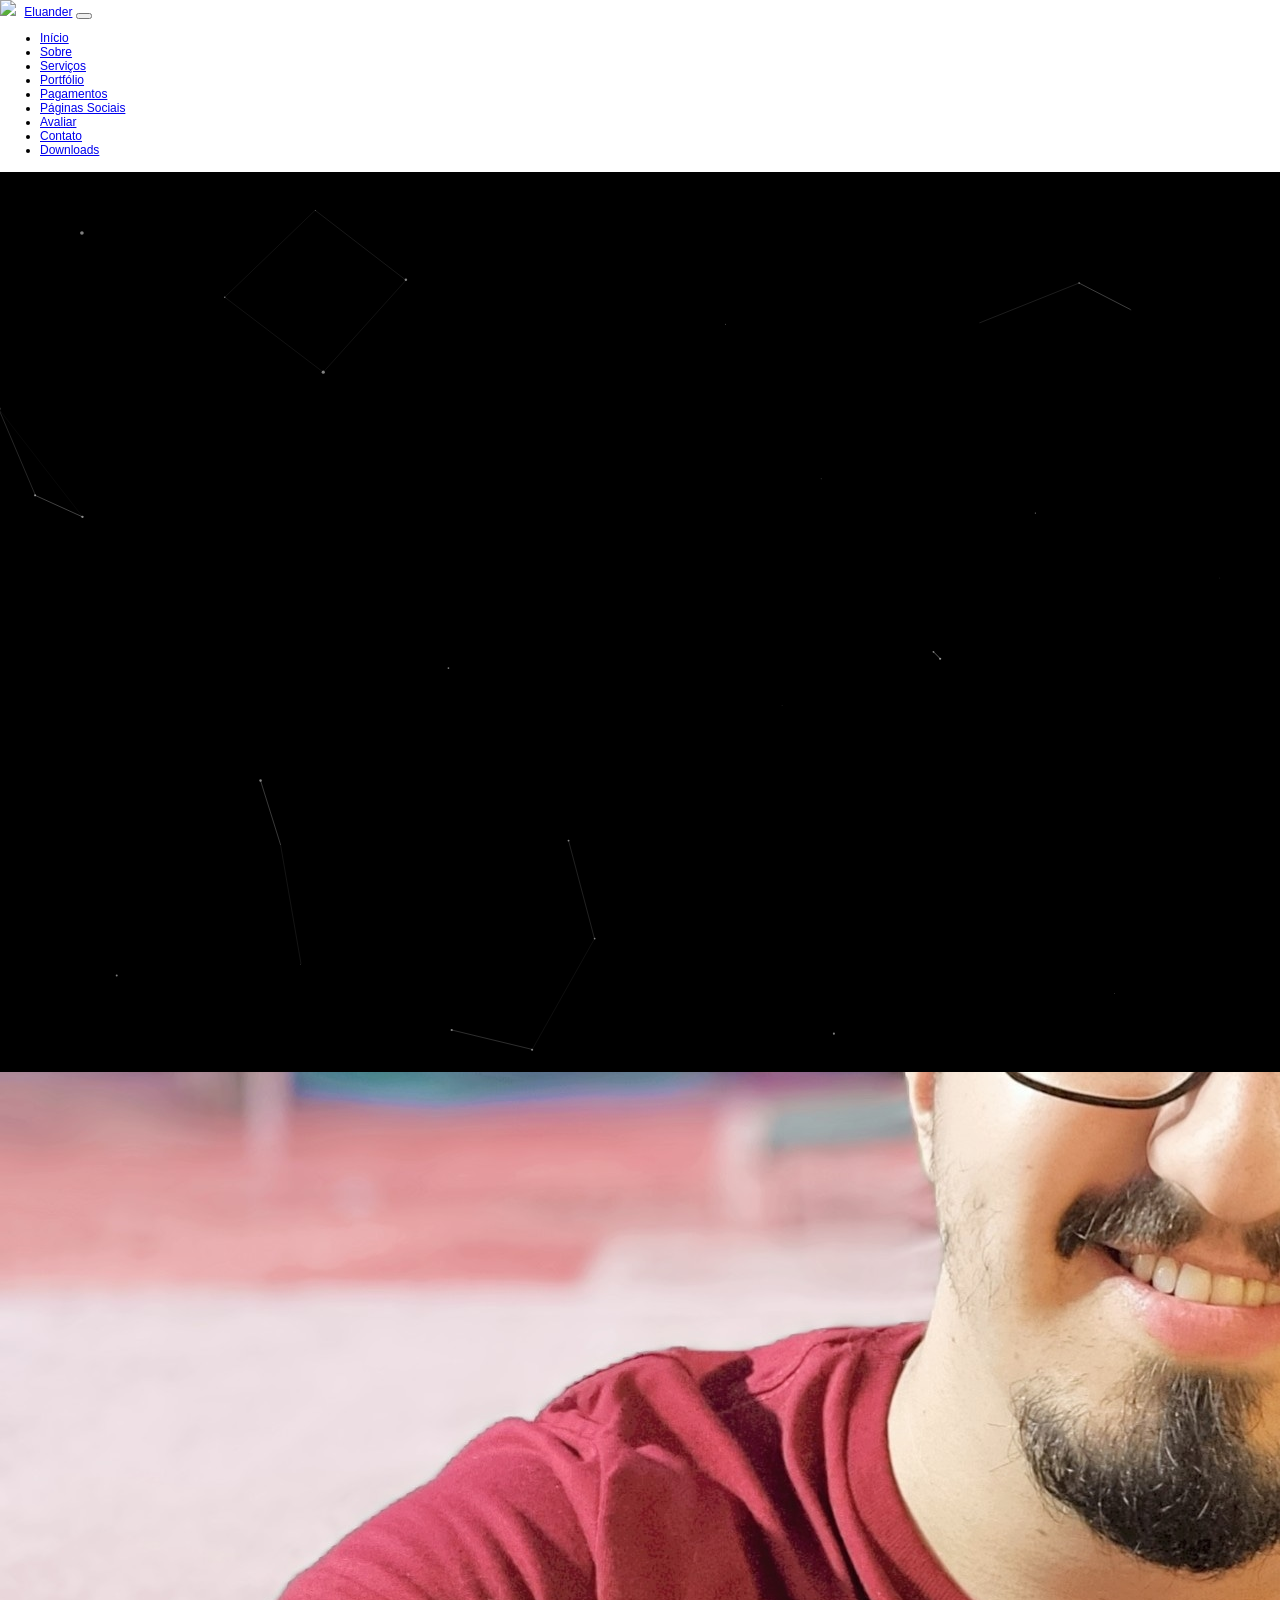
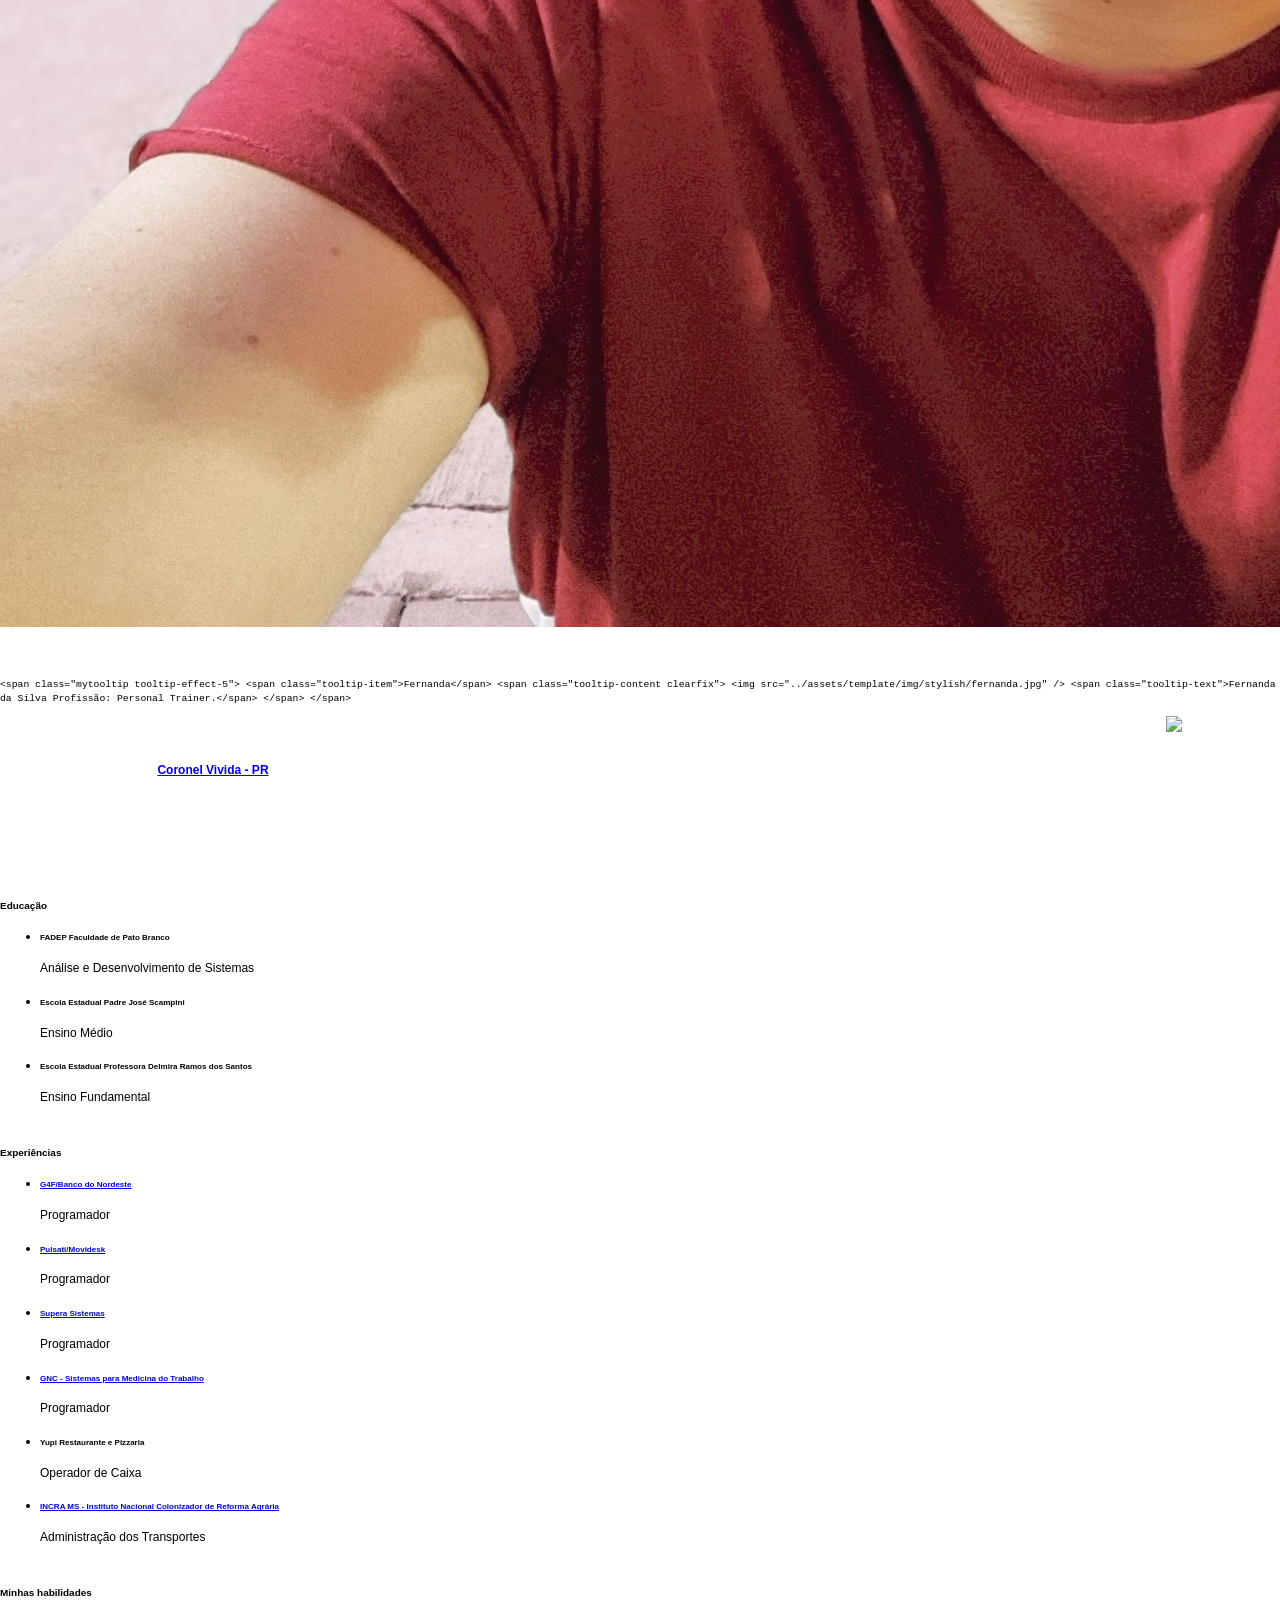
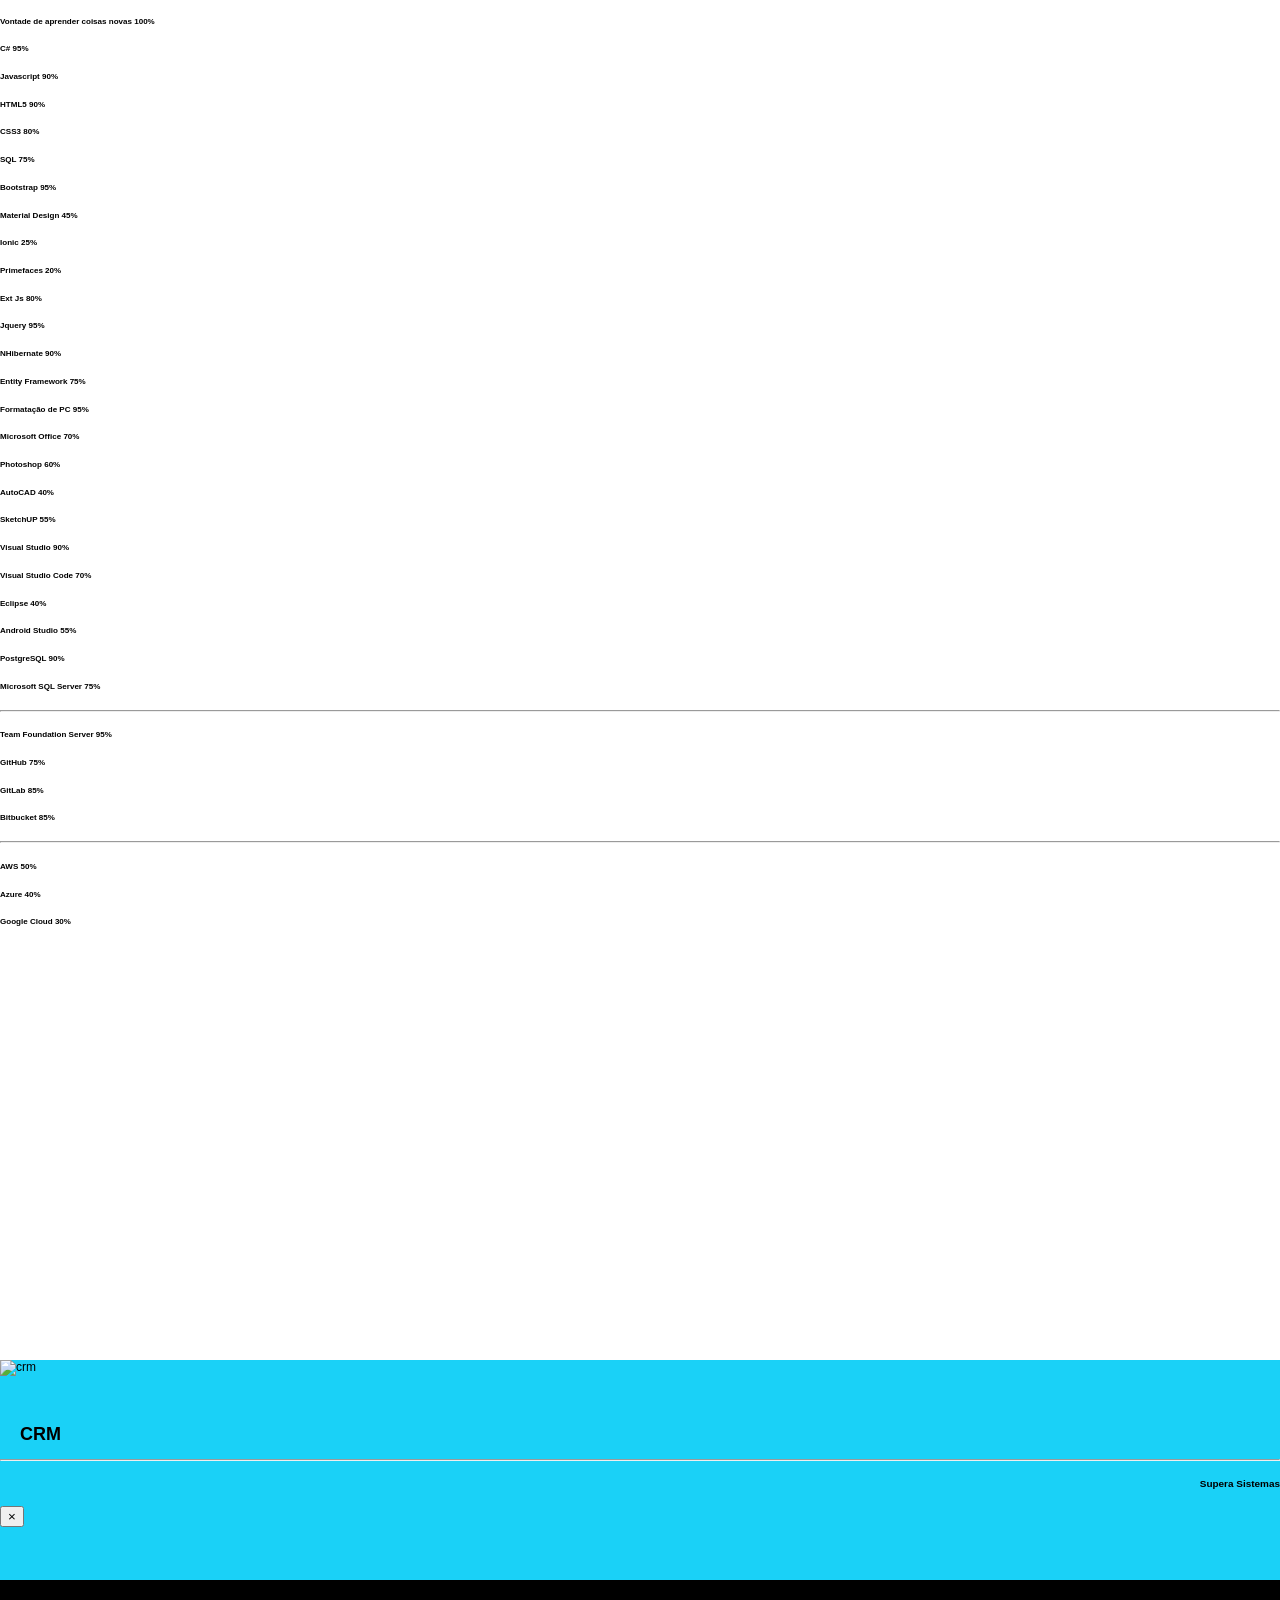
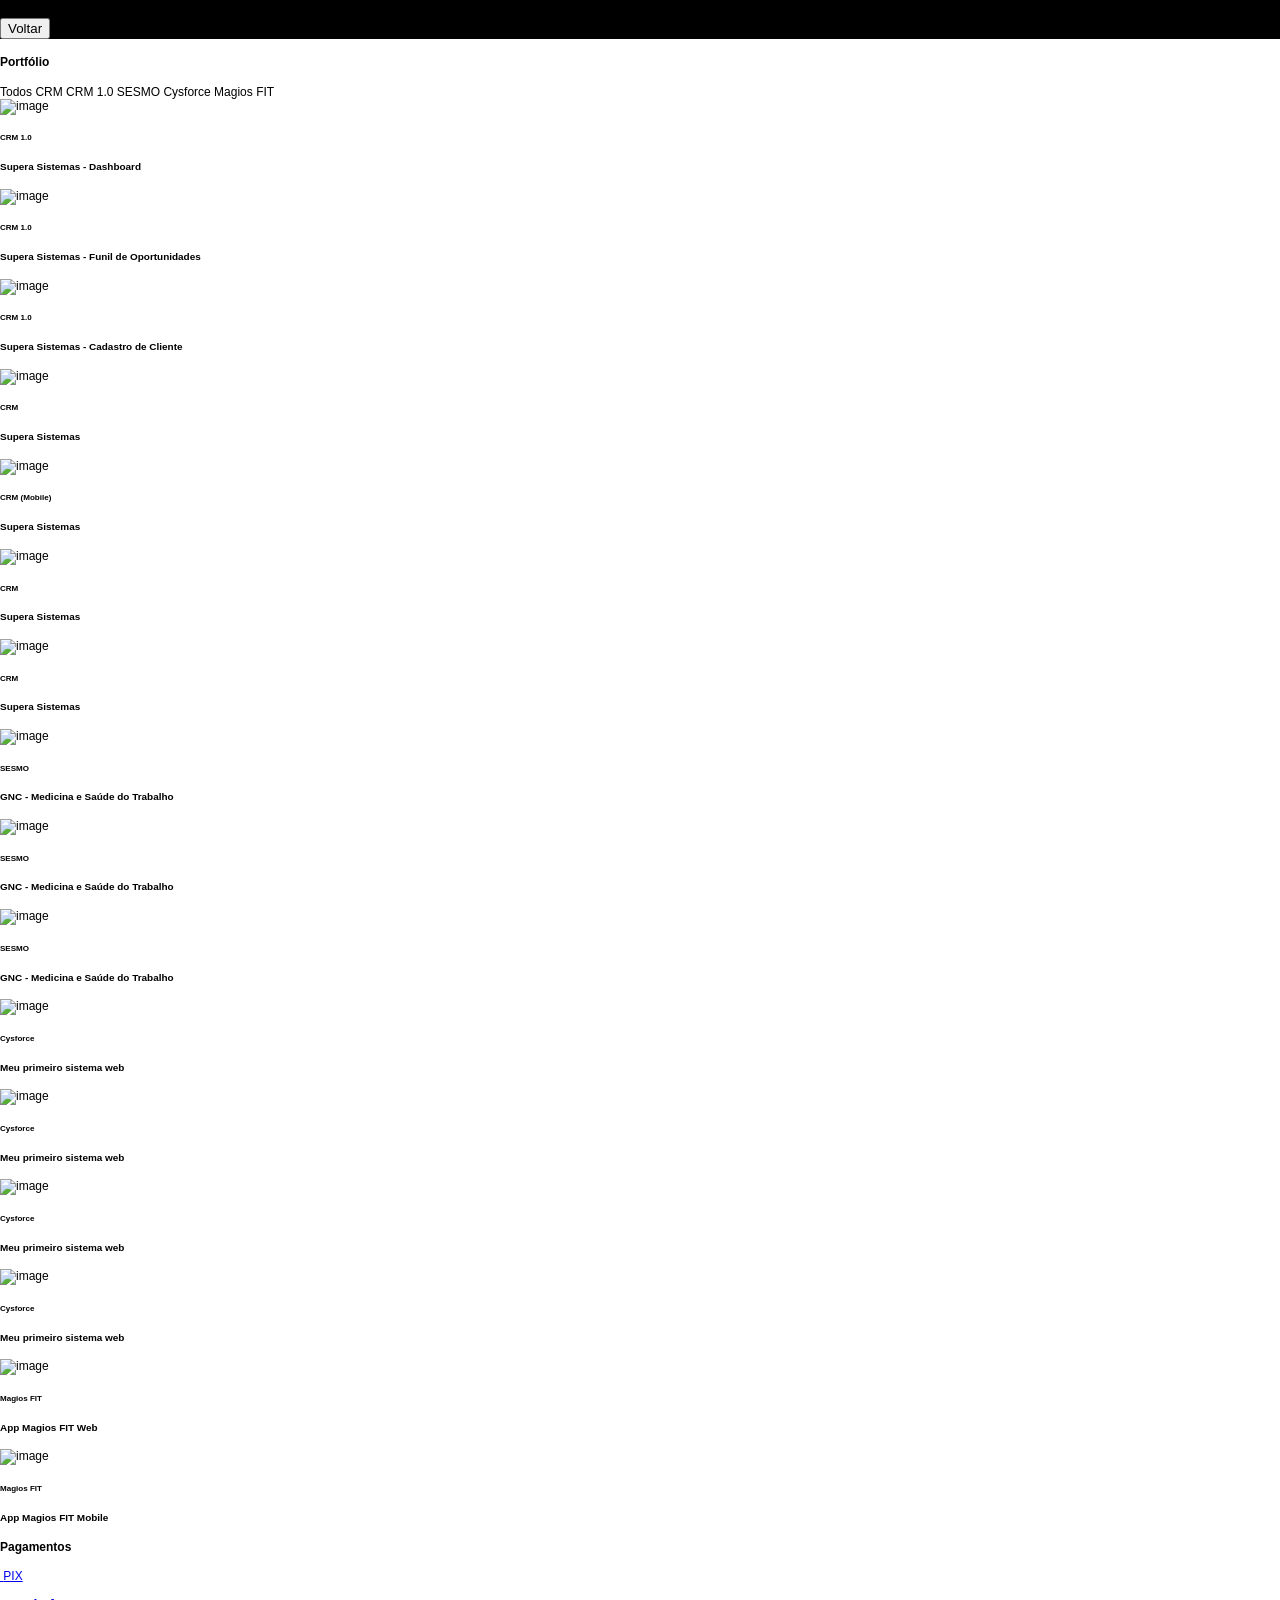
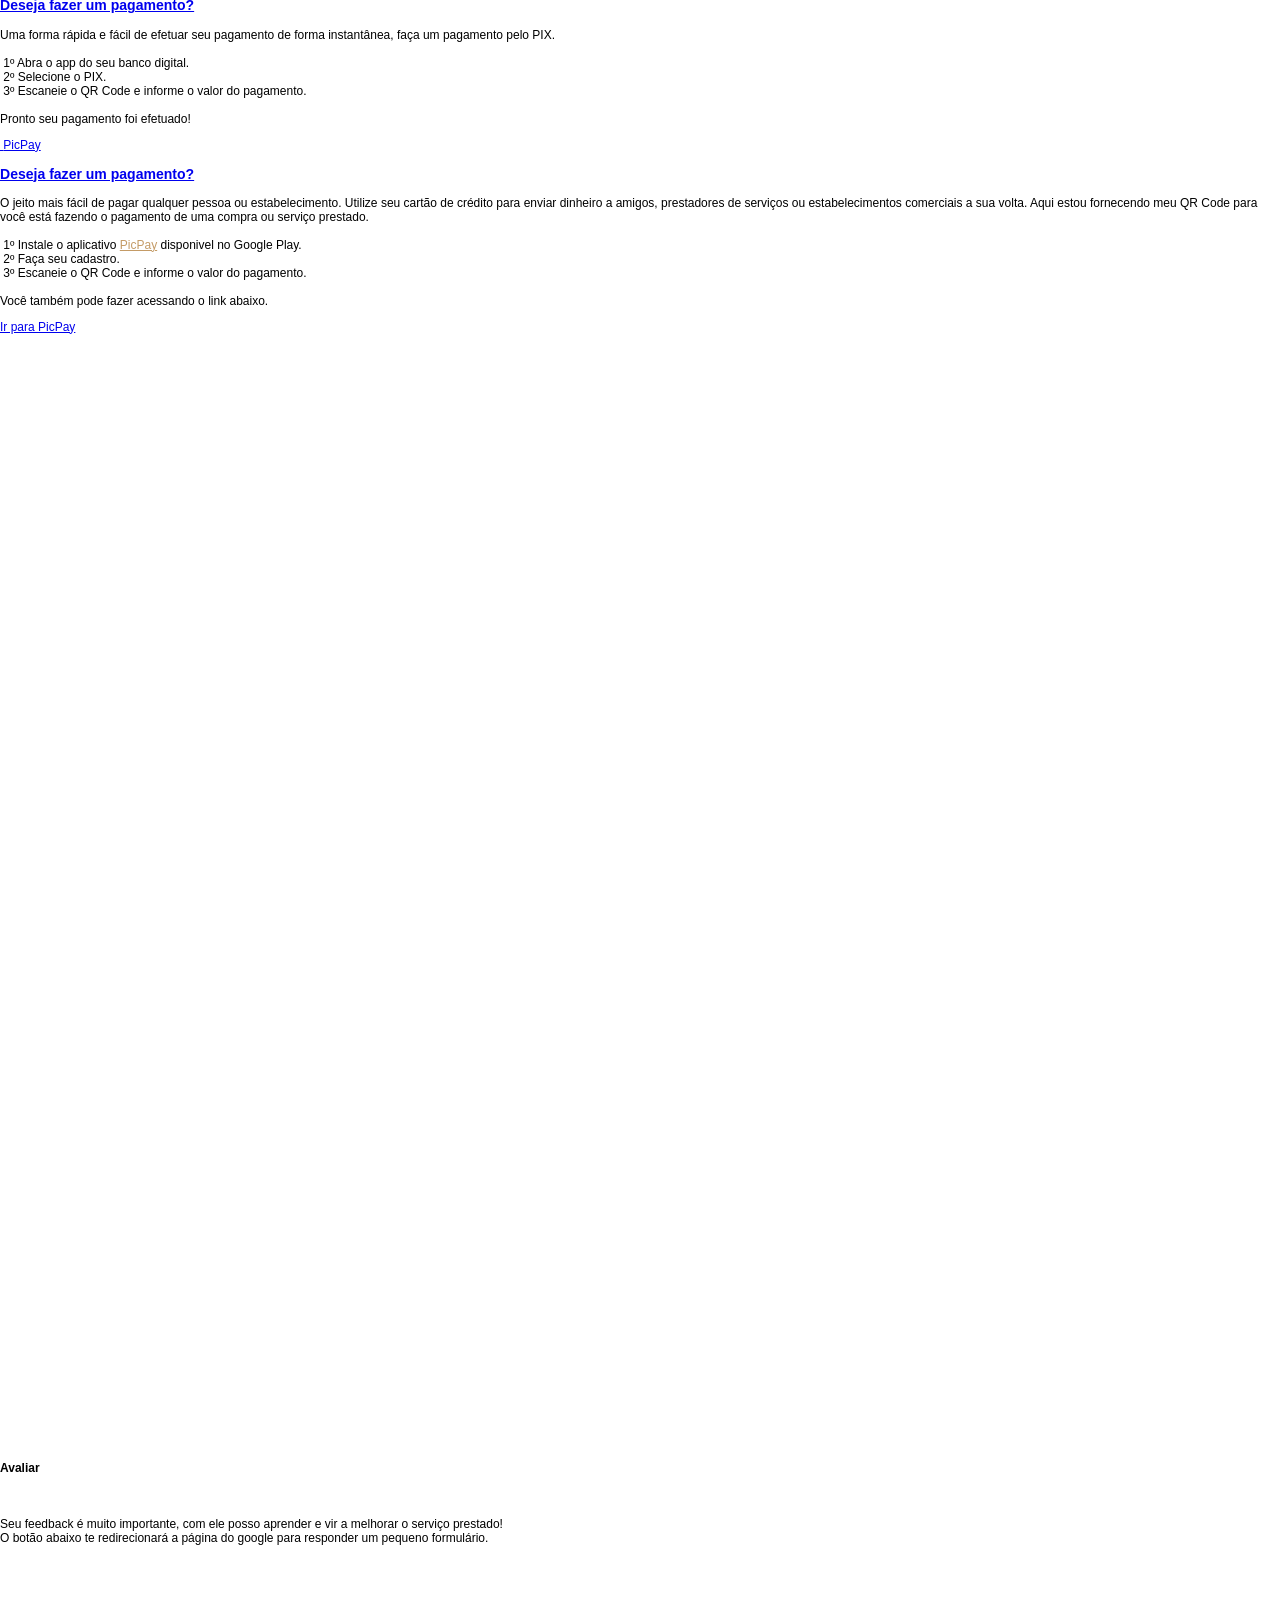
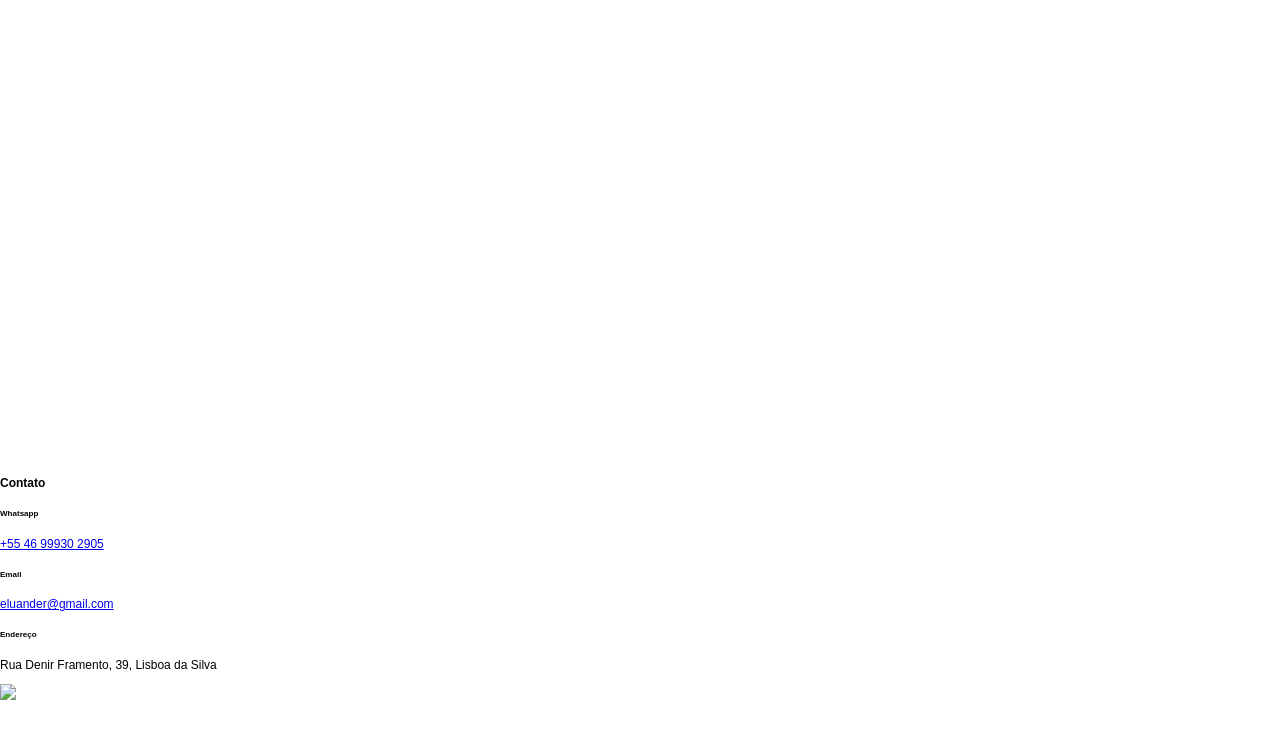
==== index.html @ bae62e08 "Update index.html" ====
<!DOCTYPE html>
 <html lang="pt-BR">
    <head>
    	<!-- Metas -->
        <meta charset="utf-8">
		<meta http-equiv="X-UA-Compatible" content="IE=edge" />
                <meta name="viewport" content="width=device-width, initial-scale=1, maximum-scale=1" />
		<meta name="keywords" content="Eluander J. F. Lopes" />
		
		<meta property="og:locale" content="pt-BR" />
		<meta property="og:type" content="article" />
		<meta property="og:title" content="Eluander J. F. Lopes" />
		<meta property="og:description" content="Desenvolvedor .NET" />
		<meta property="og:url" content="https://eluander.com.br" />
		<meta property="og:site-name" content="Eluander J. F. Lopes" />
		<meta property="og:image" content="https://eluander.com.br/img/png/eluander-logo-dark-full-v2.png" />
	    
	        <link rel="manifest" href="./manifest.json">
	        <link rel="canonical" href="https://eluander.com.br">

		<!-- Title  -->
		<title>Eluander J. F. Lopes</title>

		<!-- Favicon -->
		<link rel="shortcut icon" href="img/favicon.ico" />

		<!-- Fonts -->
		<link href="https://fonts.googleapis.com/css?family=Open+Sans:300,400,500,600,700,800" rel="stylesheet" />
		<link href="https://fonts.googleapis.com/css?family=Josefin+Sans:100i,300,400,600,700" rel="stylesheet">
		
		<!-- Plugins -->
		<link rel="stylesheet" href="css/plugins.css" />
		
		<!-- Complementos -->
		<link href="css/plugins/stylish-tooltip.css" rel="stylesheet">

                <!-- Core Style Css -->
                <link rel="stylesheet" href="css/style.css" />
		
		<!-- particulas banner principal -->
		<style>
			/* ---- reset ---- */
			body {
			  margin: 0;
			  font: normal 75% Arial, Helvetica, sans-serif;
			}

			canvas {
			  display: block;
			  vertical-align: bottom;
			}
			/* ---- particles.js container ---- */

			#particles-js {
			  position: absolute;
			  width: 100%;
			  height: 100%;
			  background-color: #000000;
			}
		</style>
	        
	    	<!-- Global site tag (gtag.js) - Google Analytics -->
		<script async src="https://www.googletagmanager.com/gtag/js?id=UA-54009801-1"></script>
		<script>
  			window.dataLayer = window.dataLayer || [];
  			function gtag(){dataLayer.push(arguments);}
  			gtag('js', new Date());

  			gtag('config', 'UA-54009801-1');
		</script>
		<script data-ad-client="ca-pub-4523560099925599" async src="https://pagead2.googlesyndication.com/pagead/js/adsbygoogle.js"></script>
	    	<script src="https://platform.linkedin.com/badges/js/profile.js" async defer type="text/javascript"></script>
    </head>
    <body class="dark-theme">
	<script> 
		if (navigator.serviceWorker) { 
			navigator.serviceWorker.register('./sw.js')
				.then(function(){
					console.log("Service Worker Registrado");
				})
				.catch(function(){
					console.log("Service NÃO Worker Registrado");
				}); 
		} 
	</script>
	    
    	<!-- =====================================
    	==== Start Loading -->
    	<div class="loading">
    		<div class="text-center middle">
    			<div class="lds-ellipsis"><div></div><div></div><div></div><div></div></div>
    		</div>
    	</div>
    	<!-- End Loading ====
    	======================================= -->

       
    	<!-- =====================================
    	==== Start Navbar -->
		<nav class="navbar navbar-expand-lg">
			<div class="container">

			  <!-- Logo -->
			  <img class="logo" src="img/svg/eluander-logo-v2.svg" style="width: 40px;" />
			  <a class="logo" href="#" style="margin-left: 5px;">Eluander</a>

			  <button class="navbar-toggler" type="button" data-toggle="collapse" data-target="#navbarSupportedContent" aria-controls="navbarSupportedContent" aria-expanded="false" aria-label="Toggle navigation">
			    <span class="icon-bar"><i class="fas fa-bars"></i></span>
			  </button>

			  <!-- navbar links -->
		    	<div class="collapse navbar-collapse" id="navbarSupportedContent">
		    	<ul class="navbar-nav ml-auto">
		    		<li class="nav-item">
		    		<a class="nav-link active" href="#" data-scroll-nav="0">Início</a>
		    		</li>
		    		<li class="nav-item">
		    		<a class="nav-link" href="#" data-scroll-nav="1">Sobre</a>
		    		</li>
		    		<li class="nav-item">
		    		<a class="nav-link" href="#" data-scroll-nav="2">Serviços</a>
		    		</li>
		    		<li class="nav-item">
		    		<a class="nav-link" href="#" data-scroll-nav="3">Portfólio</a>
		    		</li>
		    		<!--<li class="nav-item">
		    				<a class="nav-link" href="#" data-scroll-nav="4">Comentários</a>
		    				</li>
		    				<li class="nav-item">
		    				<a class="nav-link" href="#" data-scroll-nav="5">Blog</a>
		    				</li>-->
		    		<li class="nav-item">
		    		<a class="nav-link" href="#" data-scroll-nav="6">Pagamentos</a>
		    		</li>
		    		<li class="nav-item">
		    		<a class="nav-link" href="#" data-scroll-nav="7">Páginas Sociais</a>
		    		</li>
		    		<li class="nav-item">
		    		<a class="nav-link" href="#" data-scroll-nav="8">Avaliar</a>
		    		</li>
		    		<li class="nav-item">
		    		<a class="nav-link" href="#" data-scroll-nav="9">Contato</a>
		    		</li>
				<li class="nav-item">
		    		<a class="nav-link text-danger" href="./downloads">Downloads</a>
		    		</li>
		    	</ul>
		    	</div>
		    </div>
		</nav>
    	<!-- End Navbar ====
    	======================================= -->


    	<!-- =====================================
    	==== Start Header -->
    	<header class="header valign bg-img" data-scroll-index="0" data-overlay-dark="5" data-background="img/bg7.png" data-stellar-background-ratio="0.5">
		
			<div id="particles-js"></div>
		
    		 <div class="container">
				<div class="row">
				    <div class="vertical-center full-width text-center caption">
					<h2>Bem vindo a minha página</h2>
					<h1 class="cd-headline clip">
					<span class="blc">Eu sou</span>
					<span class="cd-words-wrapper">
						<b class="is-visible"> Eluander</b>
						<b> Desenvolvedor</b>
					</span>
					</h1>
				    </div>
				</div>
			</div>

    		<div class="arrow">
				<a href="#" data-scroll-nav="1">
					<i class="fas fa-chevron-down"></i>
				</a>
			</div>
    	</header>
    	<!-- End Header ====
    	======================================= -->


    	<!-- ========================================= Start Sobre -->
<section class="hero section-padding" data-scroll-index="1">
  <div class="container">
    <div class="row">
      <div class="col-lg-5">
        <div class="hero-img mb-md50">
          <img src="img/hero.jpg" alt="">
        </div>
      </div>
      <div class="col-lg-7">
        <div class="content">
          <h4 class="title title-left" style="color: #fff;">Quem sou eu? </h4>
          <div class="collapse m-t-15" id="tt5" aria-expanded="true">
            <code>&lt;span class="mytooltip tooltip-effect-5"&gt;
                      &lt;span class="tooltip-item"&gt;Fernanda&lt;/span&gt;
                        &lt;span class="tooltip-content clearfix"&gt;
                        &lt;img src="../assets/template/img/stylish/fernanda.jpg" /&gt;
                        &lt;span class="tooltip-text">Fernanda da Silva Profissão: Personal Trainer.&lt;/span&gt;
                      &lt;/span&gt;
                       &lt;/span&gt;
                     </code>
          </div>
          <p style="text-align: justify; color: #fff;">Eu sou <span>Eluander Josué Frigo Lopes</span>, nascido na cidade de Campo
            Grande - MS e após concluir o ensino médio, mudei para o estado do Paraná, onde passei por algumas cidades,
            até conhecer minha esposa <span class="mytooltip tooltip-effect-5">
              <span class="tooltip-item">Fernanda</span> <span class="tooltip-content clearfix">
                <img src="img/stylish/fernanda.jpg" width="180" /><br />
                <span class="tooltip-text p-t-10"><b>Fernanda da Silva</b><br> Profissão: Personal Trainer
                  <br />
                </span>
              </span>
            </span> 
			
			e decidimos morar juntos em <a href="https://www.google.com/maps/place/Cel.+Vivida,+PR"
              target="_blank" title="Ir para Maps"><b>Coronel Vivida -
                PR</b></a>. </p>

          <p style="text-align: justify; color: #fff;">Me formei no ano de 2015 no curso de <i>Análise e Desenvolvimento de
              Sistemas</i>, mas sempre digo que meu maior aprendizado foi adquirido com muitas
            pesquisas, cursos e principalmente na prática dentro das empresas que trabalhei. Trabalho com
            desenvolvimento
            de sistemas web desde o final de 2013 e até hoje não parei mais. Sou curioso e gosto de
            estar aprendendo coisas novas, com muita determinação busco estar evoluindo
            continuamente tanto meu lado pessoal, quanto meu lado profissional.</p>

          <p style="text-align: justify; color: #fff;">Não me contento com pouco, quero sempre mais!</p>


          <div class="social-icon">
            <a href="https://www.facebook.com/eluander" target="_blank" title="facebook">
              <span class="icon"><i class="fab fa-facebook-f"></i></span>
            </a>
            <a href="https://www.instagram.com/eluanderj" target="_blank" title="instagram">
              <span class="icon"><i class="fab fa-instagram"></i></span>
            </a>
            <a href="https://www.linkedin.com/in/eluander" target="_blank" title="linkedin">
              <span class="icon"><i class="fab fa-linkedin-in"></i></span>
            </a>
            <a href="https://br.pinterest.com/eluanderl" target="_blank" title="pinterest">
              <span class="icon"><i class="fab fa-pinterest"></i></span>
            </a>
            <a href="https://github.com/Eluander" target="_blank" title="github">
              <span class="icon"><i class="fab fa-github"></i></span>
            </a>
            <a href="https://www.youtube.com/channel/UCBVFOT9sP1DQ35jrUa_CCkA" target="_blank" title="youtube">
              <span class="icon"><i class="fab fa-youtube"></i></span>
            </a>
          </div>

          <span class="buton text-center">
            <a href="https://api.whatsapp.com/send?phone=5546999302905&text=Continue%20para%20entrar%20em%20contato%20com%20Eluander."
              front="Whatsapp" back="&#xf098;"></a>
          </span>
          <span class="buton buton-bord text-center">
            <a href="CV.pdf" front="Download C.V" back="&#xf019;" download="CV.pdf"></a>
          </span>
          <span class="buton text-center">
            <a href="data/Eluander.apk" front="Baixar meu app" back="&#xf04b;"
              download="Eluander.apk"></a>
          </span>
          <span class="buton buton-bord text-center">
            <a href="mailto:eluander@gmail.com" front="Contrate-me" back="&#xf0e0;"></a>
          </span>
          <span class="buton text-center">
            <a href="https://forms.gle/pGG9yC7GzqDXbv6o6" front="Avaliar" back="&#xf075;" target="_blank"></a>
          </span>
        </div>
      </div>
    </div>
  </div>
</section>
<!-- End Sobre =========================================== -->


<!-- ========================================= Start Profissional -->
<section class="resume bg-img" data-overlay-dark="9" data-background="img/magios/magios-chibi.svg"
  data-scroll-index="1">
  <div class="container">
    <div class="row">
      <div class="col-lg-3 col-sm-6">
        <div class="item mb-md50">
          <span class="icon icon-pencil"></span><br>
          <h5 class="title title-left">Educação</h5>
          <ul>
            <li>
              <h6>FADEP Faculdade de Pato Branco</h6>
              <p>Análise e Desenvolvimento de Sistemas</p>
            </li>
            <li>
              <h6>Escola Estadual Padre José Scampini</h6>
              <p>Ensino Médio</p>
            </li>
            <li>
              <h6>Escola Estadual Professora Delmira Ramos dos Santos</h6>
              <p>Ensino Fundamental</p>
            </li>
          </ul>
        </div>
      </div>
      <div class="col-lg-3 col-sm-6">
        <div class="item mb-md50">
          <span class="icon icon-briefcase"></span><br>
          <h5 class="title title-left">Experiências</h5>
          <ul>
            <li>
              <h6><a href="https://www.bnb.gov.br/" target="_blank" title="Ir para">G4F/Banco do Nordeste <i
                    class="fas fa-sign-in-alt"></i></a></h6>
              <p>Programador</p>
            </li>
            <li>
              <h6><a href="https://www.movidesk.com" target="_blank" title="Ir para">Pulsati/Movidesk <i
                    class="fas fa-sign-in-alt"></i></a></h6>
              <p>Programador</p>
            </li>
            <li>
              <h6><a href="http://www.superasistemas.com.br" target="_blank" title="Ir para">Supera Sistemas <i
                    class="fas fa-sign-in-alt"></i></a></h6>
              <p>Programador</p>
            </li>
            <li>
              <h6><a href="https://www.sesmo.com.br/Gnc" target="_blank" title="Ir para">GNC - Sistemas para Medicina do
                  Trabalho <i class="fas fa-sign-in-alt"></i></a></h6>
              <p>Programador</p>
            </li>
            <li>
              <h6>Yupi Restaurante e Pizzaria</h6>
              <p>Operador de Caixa</p>
            </li>
            <li>
              <h6><a href="http://www.incra.gov.br/ms" target="_blank" title="Ir para">INCRA MS - Instituto Nacional
                  Colonizador de Reforma Agrária <i class="fas fa-sign-in-alt"></i></a></h6>
              <p>Administração dos Transportes</p>
            </li>
          </ul>
        </div>
      </div>
      <div class="col-lg-6">
        <div class="item mb-md50">
          <span class="icon icon-layers"></span><br>
          <h5 class="title title-left">Minhas habilidades</h5>

          <div class="testimonials bg-img">
            <div class="offset-md-1 col-md-10">
              <div class="owl-carousel owl-theme">

                <div class="item skills">
                  <div class="skill">
                    <h6>Vontade de aprender coisas novas <span>100%</span></h6>
                    <div class="skills-progress"><span data-value='100%'></span></div>
                  </div>
			
                  <div class="skill">
                    <h6>C# <span>95%</span></h6>
                    <div class="skills-progress"><span data-value='95%'></span></div>
                  </div>
                  <div class="skill">
                    <h6>Javascript <span>90%</span></h6>
                    <div class="skills-progress"><span data-value='90%'></span></div>
                  </div>
                  <div class="skill">
                    <h6>HTML5 <span>90%</span></h6>
                    <div class="skills-progress"><span data-value='90%'></span></div>
                  </div>
		  <div class="skill">
                    <h6>CSS3 <span>80%</span></h6>
                    <div class="skills-progress"><span data-value='80%'></span></div>
                  </div>
		  <div class="skill">
                    <h6>SQL <span>75%</span></h6>
                    <div class="skills-progress"><span data-value='75%'></span></div>
                  </div>     
		</div>

                <div class="item skills">
                  <div class="skill">
                    <h6>Bootstrap <span>95%</span></h6>
                    <div class="skills-progress"><span data-value='95%'></span></div>
                  </div>
                  <div class="skill">
                    <h6>Material Design <span>45%</span></h6>
                    <div class="skills-progress"><span data-value='45%'></span></div>
                  </div>
                  <div class="skill">
                    <h6>Ionic <span>25%</span></h6>
                    <div class="skills-progress"><span data-value='25%'></span></div>
                  </div>
                  <div class="skill">
                    <h6>Primefaces <span>20%</span></h6>
                    <div class="skills-progress"><span data-value='20%'></span></div>
                  </div>
                  <div class="skill">
                    <h6>Ext Js <span>80%</span></h6>
                    <div class="skills-progress"><span data-value='80%'></span></div>
                  </div>
                  <div class="skill">
                    <h6>Jquery <span>95%</span></h6>
                    <div class="skills-progress"><span data-value='95%'></span></div>
                  </div>
                  <div class="skill">
                    <h6>NHibernate <span>90%</span></h6>
                    <div class="skills-progress"><span data-value='90%'></span></div>
                  </div>
		   <div class="skill">
                    <h6>Entity Framework <span>75%</span></h6>
                    <div class="skills-progress"><span data-value='75%'></span></div>
                  </div>
                </div>

                <div class="item skills">
                  <div class="skill">
                    <h6>Formatação de PC <span>95%</span></h6>
                    <div class="skills-progress"><span data-value='95%'></span></div>
                  </div>
                  <div class="skill">
                    <h6>Microsoft Office <span>70%</span></h6>
                    <div class="skills-progress"><span data-value='70%'></span></div>
                  </div>
                  <div class="skill">
                    <h6>Photoshop <span>60%</span></h6>
                    <div class="skills-progress"><span data-value='60%'></span></div>
                  </div>
                  <div class="skill">
                    <h6>AutoCAD <span>40%</span></h6>
                    <div class="skills-progress"><span data-value='40%'></span></div>
                  </div>
                  <div class="skill">
                    <h6>SketchUP <span>55%</span></h6>
                    <div class="skills-progress"><span data-value='55%'></span></div>
                  </div>
                  <div class="skill">
                    <h6>Visual Studio <span>90%</span></h6>
                    <div class="skills-progress"><span data-value='90%'></span></div>
                  </div>
                  <div class="skill">
                    <h6>Visual Studio Code <span>70%</span></h6>
                    <div class="skills-progress"><span data-value='70%'></span></div>
                  </div>
                  <div class="skill">
                    <h6>Eclipse <span>40%</span></h6>
                    <div class="skills-progress"><span data-value='40%'></span></div>
                  </div>
                  <div class="skill">
                    <h6>Android Studio <span>55%</span></h6>
                    <div class="skills-progress"><span data-value='55%'></span></div>
                  </div>
                </div>

                <div class="item skills">
                  <div class="skill">
                    <h6>PostgreSQL <span>90%</span></h6>
                    <div class="skills-progress"><span data-value='90%'></span></div>
                  </div>
                  <div class="skill">
                    <h6>Microsoft SQL Server <span>75%</span></h6>
                    <div class="skills-progress"><span data-value='75%'></span></div>
                  </div>

                  <hr>

                  <div class="skill">
                    <h6>Team Foundation Server <span>95%</span></h6>
                    <div class="skills-progress"><span data-value='95%'></span></div>
                  </div>
                  <div class="skill">
                    <h6>GitHub <span>75%</span></h6>
                    <div class="skills-progress"><span data-value='75%'></span></div>
                  </div>
                  <div class="skill">
                    <h6>GitLab <span>85%</span></h6>
                    <div class="skills-progress"><span data-value='85%'></span></div>
                  </div>
                  <div class="skill">
                    <h6>Bitbucket <span>85%</span></h6>
                    <div class="skills-progress"><span data-value='85%'></span></div>
                  </div>

                  <hr>

                  <div class="skill">
                    <h6>AWS <span>50%</span></h6>
                    <div class="skills-progress"><span data-value='50%'></span></div>
                  </div>
                  <div class="skill">
                    <h6>Azure <span>40%</span></h6>
                    <div class="skills-progress"><span data-value='40%'></span></div>
                  </div>
		   <div class="skill">
                    <h6>Google Cloud <span>30%</span></h6>
                    <div class="skills-progress"><span data-value='30%'></span></div>
                  </div>
                </div>

              </div>
            </div>
          </div>
        </div>
      </div>
    </div>
  </div>
</section>
<!-- End Profissional =========================================== -->


<!-- ========================================= Start Services -->
<section class="services section-padding" data-scroll-index="2">
  <div class="container">
    <div class="row">

      <div class="section-head full-width">
        <h4 class="title" style="color: #fff;">Meus serviços</h4>
      </div>

      <div class="col-lg-4 col-md-6">
        <div class="item mb-md50">
          <span class="icon icon-laptop"></span>
          <h6 style="color: #fff;">CRM</h6>
          <p style="color: #fff;">Projeto iniciou dentro da Supera Sistemas, onde me deram a oportunidade de desenvolver o sistemas comercial
            desde o início. Meu primeiro contato com sistemas multitency.</p>
        </div>
      </div>
      <div class="col-lg-4 col-md-6 active bolt">
        <div class="item mb-md50">
          <span class="icon icon-layers"></span>
          <h6 style="color: #fff;">Supera Web</h6>
          <p style="color: #fff;">Também da Supera Sistemas, assumi a responsabilidade de manuntenção nesse sistema, ainda quando estava
            desenvolvendo o CRM por ter usado uma tecnologia muito semelhante em outra empresa que trabalhei.</p>

        </div>
      </div>
      <div class="col-lg-4 col-md-6">
        <div class="item mb-md50">
          <span class="icon icon-megaphone"></span>
          <h6 style="color: #fff;">SESMO</h6>
          <p style="color: #fff;">Este foi meu sistema de entrada no mundo da programação, onde trabalhei com profissionais que me ensinaram
            a desenvolver, ensinaram técnicas que levo comigo até hoje.</p>

        </div>
      </div>
      <div class="bord full-width"></div>
      <div class="col-lg-4 col-md-6">
        <div class="item mb-md50">
          <span class="icon icon-shield"></span>
          <h6 style="color: #fff;">Cysforce</h6>
          <p style="color: #fff;">Desenvolvido a fins de apresentação de trabalho de conclusão de curso, sistema desenvolvido para academias
            e me fez aprender a desenvolver um sistema apartir do zero, me levou a muitas pesquisas e me trouxe muito
            conhecimento.</p><br />

        </div>
      </div>
      <div class="col-lg-4 col-md-6 active">
        <div class="item mb-sm50">
          <span class="icon icon-mobile"></span>
          <h6 style="color: #fff;">Restaurante Web</h6>
          <p style="color: #fff;">Pensando controlar o caixa de restaurantes, este passou pro uma melhor analise e passou a ser um sistema
            não voltado somente ao caixa, mas atendendo aos Garçons, Cozinha e Caixa.</p>

        </div>
      </div>
      <div class="col-lg-4 col-md-6">
        <div class="item">
          <span class="icon icon-gears"></span>
          <h6 style="color: #fff;">Cyspert</h6>
          <p style="color: #fff;">Foi desenvolvido para atender supermercados, cuja a idéia do projeto é de criar uma espécie de Folheto de
            Divulgações de Produtos online, posteriormente atendendo diversos varejistas.</p>

        </div>
      </div>

      <!-- Modal -->
      <div class="modal fade" id="modal-crm" role="dialog">
        <div class="modal-dialog modal-lg">

          <!-- Modal content-->
          <div class="modal-content" style="z-index: 1; background-color: black;">
            <div class="modal-header" style="background-color: #1ad1f7; height: 220px;">

              <div class="container">
                <div class="row">

                  <div class="col-xs-12 col-ms-6 col-lg-6 items crm">
                    <div class="item-img">
                      <img src="img/meus-servicos/crm/001.png" class="img-responsive;" alt="crm"
                        style="width: 340px; position: absolute;" />
                      <div class="gallery full-width">
                        <div class="item-img-overlay text-center">

                          <a href="img/meus-servicos/crm/001.png" data-dismiss="modal" class="link">
                            <i class="fas fa-eye" style="padding: 5px; color: #ffb405;"></i>
                          </a>
                        </div>
                      </div>
                    </div>
                  </div>

                  <div class="hidden-xs col-ms-6 col-lg-6">
                    <div class="block" style="padding-top: 35px;">
                      <h2 style="padding-left: 20px; border-bottom: 1px #fff;">CRM</h2>
                      <hr style="margin-top: 0px;" />
                      <h5 style="text-align: right;">Supera Sistemas</h5>
                    </div>
                  </div>
                </div>
              </div>

              <button type="button" class="close" data-dismiss="modal">&times;</button>
            </div>
            <div class="modal-body">
              <p>Some text in the modal.</p>
            </div>
            <div class="modal-footer">
              <button type="button" class="btn btn-primary" data-dismiss="modal">Voltar</button>
            </div>
          </div>

        </div>
      </div>

    </div>
  </div>
</section>
<!-- End Services =========================================== -->


<!-- ========================================= Start Numbers -->
<div class="numbers bg-img" data-stellar-background-ratio="0.5" data-overlay-dark="8"
  data-background="img/b3.jpg" style="display: none;">
  <div class="container">
    <div class="row">
      <div class="col-lg-3 col-md-6">
        <div class="item mb-md50">
          <span class="icon icon-happy"></span>
          <h2 class="count">340</h2>
          <p>Happy Customers</p>
        </div>
      </div>
      <div class="col-lg-3 col-md-6">
        <div class="item mb-md50">
          <span class="icon icon-layers"></span>
          <h2 class="count">950</h2>
          <p>Projects Complated</p>
        </div>
      </div>
      <div class="col-lg-3 col-md-6">
        <div class="item mb-sm50">
          <span class="icon icon-download"></span>
          <h2 class="count">520</h2>
          <p>Files Downloaded</p>
        </div>
      </div>
      <div class="col-lg-3 col-md-6">
        <div class="item">
          <span class="icon icon-pencil"></span>
          <h2 class="count">6350</h2>
          <p>Lines Of Code</p>
        </div>
      </div>
    </div>
  </div>
</div>
<!-- End Numbers =========================================== -->


<!-- ========================================= Start Portfólio -->
<section class="portfolio section-padding" data-scroll-index="3" data-overlay-dark="8">
  <div class="container">
    <div class="row">

      <!-- Section-Head -->
      <div class="section-head full-width">
        <h4 class="title">Portfólio</h4>
      </div>

    </div>

    <div class="row justify-content-center">

      <!-- filter links -->
      <div class="filtering text-center mb-50">
        <span data-filter='*' class="active">Todos</span>
        <span data-filter='.crm'>CRM</span>
        <span data-filter='.crmv1'>CRM 1.0</span>
        <span data-filter='.sesmo'>SESMO</span>
        <span data-filter='.cysforce'>Cysforce</span>
	<span data-filter='.magios-fit'>Magios FIT</span>
      </div>

      <!-- gallery -->
      <div class="gallery full-width">

        <!-- gallery item -->
        <div class="col-md-6 col-lg-4 items crmv1">
          <div class="item-img">
            <img src="img/meus-servicos/crmv1/001.png" alt="image">
            <div class="item-img-overlay text-center valign">
              <div class="overlay-info vertical-center full-width">
                <h6>CRM 1.0</h6>
                <h5>Supera Sistemas - Dashboard</h5>
              </div>
              <a href="img/meus-servicos/crmv1/001.png" class="link">
                <i class="fas fa-eye"></i>
              </a>
            </div>
          </div>
        </div>

        <!-- gallery item -->
        <div class="col-md-6 col-lg-4 items crmv1">
          <div class="item-img">
            <img src="img/meus-servicos/crmv1/002.png" alt="image">
            <div class="item-img-overlay text-center valign">
              <div class="overlay-info vertical-center full-width">
                <h6>CRM 1.0</h6>
                <h5>Supera Sistemas - Funil de Oportunidades</h5>
              </div>
              <a href="img/meus-servicos/crmv1/002.png" class="link">
                <i class="fas fa-eye"></i>
              </a>
            </div>
          </div>
        </div>

        <!-- gallery item -->
        <div class="col-md-6 col-lg-4 items crmv1">
          <div class="item-img">
            <img src="img/meus-servicos/crmv1/003.png" alt="image">
            <div class="item-img-overlay text-center valign">
              <div class="overlay-info vertical-center full-width">
                <h6>CRM 1.0</h6>
                <h5>Supera Sistemas - Cadastro de Cliente</h5>
              </div>
              <a href="img/meus-servicos/crmv1/003.png" class="link">
                <i class="fas fa-eye"></i>
              </a>
            </div>
          </div>
        </div>

        <!-- gallery item -->
        <div class="col-md-6 col-lg-4 items crm">
          <div class="item-img">
            <img src="img/meus-servicos/crm/001.png" alt="image">
            <div class="item-img-overlay text-center valign">
              <div class="overlay-info vertical-center full-width">
                <h6>CRM</h6>
                <h5>Supera Sistemas</h5>
              </div>
              <a href="img/meus-servicos/crm/001.png" class="link">
                <i class="fas fa-eye"></i>
              </a>
            </div>
          </div>
        </div>

        <!-- gallery item -->
        <div class="col-md-6 col-lg-4 items crm">
          <div class="item-img">
            <img src="img/meus-servicos/crm/002.png" alt="image">
            <div class="item-img-overlay text-center valign">
              <div class="overlay-info vertical-center full-width">
                <h6>CRM (Mobile)</h6>
                <h5>Supera Sistemas</h5>
              </div>
              <a href="img/meus-servicos/crm/002.png" class="link">
                <i class="fas fa-eye"></i>
              </a>
            </div>
          </div>
        </div>

        <!-- gallery item -->
        <div class="col-md-6 col-lg-4 items crm">
          <div class="item-img">
            <img src="img/meus-servicos/crm/003.png" alt="image">
            <div class="item-img-overlay text-center valign">
              <div class="overlay-info vertical-center full-width">
                <h6>CRM</h6>
                <h5>Supera Sistemas</h5>
              </div>
              <a href="img/meus-servicos/crm/003.png" class="link">
                <i class="fas fa-eye"></i>
              </a>
            </div>
          </div>
        </div>

        <!-- gallery item -->
        <div class="col-md-6 col-lg-4 items crm">
          <div class="item-img">
            <img src="img/meus-servicos/crm/004.png" alt="image">
            <div class="item-img-overlay text-center valign">
              <div class="overlay-info vertical-center full-width">
                <h6>CRM</h6>
                <h5>Supera Sistemas</h5>
              </div>
              <a href="img/meus-servicos/crm/004.png" class="link">
                <i class="fas fa-eye"></i>
              </a>
            </div>
          </div>
        </div>

        <!-- gallery item -->
        <div class="col-md-6 col-lg-4 items sesmo">
          <div class="item-img">
            <img src="img/meus-servicos/sesmo/001.png" alt="image">
            <div class="item-img-overlay text-center valign">
              <div class="overlay-info vertical-center full-width">
                <h6>SESMO</h6>
                <h5>GNC - Medicina e Saúde do Trabalho</h5>
              </div>
              <a href="img/meus-servicos/sesmo/001.png" class="link">
                <i class="fas fa-eye"></i>
              </a>
            </div>
          </div>
        </div>

        <!-- gallery item -->
        <div class="col-md-6 col-lg-4 items sesmo">
          <div class="item-img">
            <img src="img/meus-servicos/sesmo/002.png" alt="image">
            <div class="item-img-overlay text-center valign">
              <div class="overlay-info vertical-center full-width">
                <h6>SESMO</h6>
                <h5>GNC - Medicina e Saúde do Trabalho</h5>
              </div>
              <a href="img/meus-servicos/sesmo/002.png" class="link">
                <i class="fas fa-eye"></i>
              </a>
            </div>
          </div>
        </div>

        <!-- gallery item -->
        <div class="col-md-6 col-lg-4 items sesmo">
          <div class="item-img">
            <img src="img/meus-servicos/sesmo/003.png" alt="image">
            <div class="item-img-overlay text-center valign">
              <div class="overlay-info vertical-center full-width">
                <h6>SESMO</h6>
                <h5>GNC - Medicina e Saúde do Trabalho</h5>
              </div>
              <a href="img/meus-servicos/sesmo/003.png" class="link">
                <i class="fas fa-eye"></i>
              </a>
            </div>
          </div>
        </div>

        <!-- gallery item -->
        <div class="col-md-6 col-lg-4 items cysforce">
          <div class="item-img">
            <img src="img/meus-servicos/cysforce/001.png" alt="image">
            <div class="item-img-overlay text-center valign">
              <div class="overlay-info vertical-center full-width">
                <h6>Cysforce</h6>
                <h5>Meu primeiro sistema web</h5>
              </div>
              <a href="img/meus-servicos/cysforce/001.png" class="link">
                <i class="fas fa-eye"></i>
              </a>
            </div>
          </div>
        </div>

        <!-- gallery item -->
        <div class="col-md-6 col-lg-4 items cysforce">
          <div class="item-img">
            <img src="img/meus-servicos/cysforce/002.png" alt="image">
            <div class="item-img-overlay text-center valign">
              <div class="overlay-info vertical-center full-width">
                <h6>Cysforce</h6>
                <h5>Meu primeiro sistema web</h5>
              </div>
              <a href="img/meus-servicos/cysforce/002.png" class="link">
                <i class="fas fa-eye"></i>
              </a>
            </div>
          </div>
        </div>

        <!-- gallery item -->
        <div class="col-md-6 col-lg-4 items cysforce">
          <div class="item-img">
            <img src="img/meus-servicos/cysforce/003.png" alt="image">
            <div class="item-img-overlay text-center valign">
              <div class="overlay-info vertical-center full-width">
                <h6>Cysforce</h6>
                <h5>Meu primeiro sistema web</h5>
              </div>
              <a href="img/meus-servicos/cysforce/003.png" class="link">
                <i class="fas fa-eye"></i>
              </a>
            </div>
          </div>
        </div>

        <!-- gallery item -->
        <div class="col-md-6 col-lg-4 items cysforce">
          <div class="item-img">
            <img src="img/meus-servicos/cysforce/004.png" alt="image">
            <div class="item-img-overlay text-center valign">
              <div class="overlay-info vertical-center full-width">
                <h6>Cysforce</h6>
                <h5>Meu primeiro sistema web</h5>
              </div>
              <a href="img/meus-servicos/cysforce/004.png" class="link">
                <i class="fas fa-eye"></i>
              </a>
            </div>
          </div>
        </div>
	      
	<!-- gallery item -->
        <div class="col-md-6 col-lg-4 items magios-fit">
          <div class="item-img">
            <img src="img/meus-servicos/magios-fit/0001.png" alt="image">
            <div class="item-img-overlay text-center valign">
              <div class="overlay-info vertical-center full-width">
                <h6>Magios FIT</h6>
                <h5>App Magios FIT Web</h5>
              </div>
              <a href="img/meus-servicos/magios-fit/0001.png" class="link">
                <i class="fas fa-eye"></i>
              </a>
            </div>
          </div>
        </div>
	     
	<!-- gallery item -->
        <div class="col-md-6 col-lg-4 items magios-fit">
          <div class="item-img">
            <img src="img/meus-servicos/magios-fit/0002.png" alt="image">
            <div class="item-img-overlay text-center valign">
              <div class="overlay-info vertical-center full-width">
                <h6>Magios FIT</h6>
                <h5>App Magios FIT Mobile</h5>
              </div>
              <a href="img/meus-servicos/magios-fit/0002.png" class="link">
                <i class="fas fa-eye"></i>
              </a>
            </div>
          </div>
        </div>

        <div class="clearfix"></div>
      </div>

    </div>
  </div>
</section>
<!-- End Portfolio =========================================== -->


<!-- ========================================= Start Comentários -->
<section class="testimonials section-padding bg-img" data-overlay-dark="8"
  data-background="img/b2.jpg" data-scroll-index="4" style="display: none;">
  <div class="container">
    <div class="row">

      <!-- Section-Head -->
      <div class="section-head full-width mb-50">
        <span class="icon icon-quote"></span><br>
        <h4 class="title">Comentários</h4>
      </div>

      <div class="offset-md-1 col-md-10">
        <div class="owl-carousel owl-theme text-center">
          <div class="citem">
            <p>Lorem Ipsum is simply dummy text of the printing and industry. Lorem Ipsum has been the industry's
              standard dummy, when an unknown printer took a galley of type a type specimen book.</p>
            <h5>Alex Smith</h5>
            <h6>Envato Author</h6>
          </div>
          <div class="citem">
            <p>Lorem Ipsum is simply dummy text of the printing and industry. Lorem Ipsum has been the industry's
              standard dummy, when an unknown printer took a galley of type a type specimen book.</p>
            <h5>Alex Smith</h5>
            <h6>Envato Author</h6>
          </div>
          <div class="citem">
            <p>Lorem Ipsum is simply dummy text of the printing and industry. Lorem Ipsum has been the industry's
              standard dummy, when an unknown printer took a galley of type a type specimen book.</p>
            <h5>Alex Smith</h5>
            <h6>Envato Author</h6>
          </div>
        </div>
      </div>

    </div>
  </div>
</section>
<!-- End Comentários =========================================== -->


<!-- ========================================= Start Blog -->
<section class="blog section-padding" data-scroll-index="5" style="display: none;">
  <div class="container">
    <div class="row">

      <div class="section-head full-width">
        <h4 class="title">Blog</h4>
      </div>

      <div class="owl-carousel owl-theme">
        <div class="pitem">
          <div class="post-img">
            <a href="#0">
              <img src="img/blog/1.jpg" alt="">
            </a>
            <a href="#0" class="tag">WordPress</a>
          </div>
          <div class="content">
            <h3>
              <a href="#0">The Best WordPress Real Estate Themes & Plugins</a>
            </h3>
            <p>Real estate is an uber-competitive marketplace full of businesses competing for the same set of
              consumers. They're all looking for …</p>
            <div class="info">
              <span class="more">
                <a href="#0">Read More</a>
              </span>
              <span class="by">
                <a href="#0">By : Admin</a>
              </span>
            </div>
          </div>
        </div>
        <div class="pitem">
          <div class="post-img">
            <a href="#0">
              <img src="img/blog/2.jpg" alt="">
            </a>
            <a href="#0" class="tag">Trends</a>
          </div>
          <div class="content">
            <h3>
              <a href="#0">4 Deadly Sins of UI and UX Design You Need to Avoid</a>
            </h3>
            <p>It’s not wrong to say that perfection in web design is something that doesn't really exist. But that
              doesn't mean …</p>
            <div class="info">
              <span class="more">
                <a href="#0">Read More</a>
              </span>
              <span class="by">
                <a href="#0">By : Admin</a>
              </span>
            </div>
          </div>
        </div>
        <div class="pitem">
          <div class="post-img">
            <a href="#0">
              <img src="img/blog/3.jpg" alt="">
            </a>
            <a href="#0" class="tag">Trends</a>
          </div>
          <div class="content">
            <h3>
              <a href="#0">The Best Advice for Novice Web Designers in 2018</a>
            </h3>
            <p>When you're just getting started, it's hard to know what advice to listen to, and what to ignore. Finding
              your …</p>
            <div class="info">
              <span class="more">
                <a href="#0">Read More</a>
              </span>
              <span class="by">
                <a href="#0">By : Admin</a>
              </span>
            </div>
          </div>
        </div>
        <div class="pitem">
          <div class="post-img">
            <img src="img/blog/4.jpg" alt="">
            <a href="#0" class="tag">ThemeForest</a>
          </div>
          <div class="content">
            <h3>
              <a href="#0">20 Stellar Science Fiction After Effects Templates</a>
            </h3>
            <p>We’ve assembled a collection of sci-fi After Effects templates most likely to induce awe and wonder and
              tried to pick …</p>
            <div class="info">
              <span class="more">
                <a href="#0">Read More</a>
              </span>
              <span class="by">
                <a href="#0">By : Admin</a>
              </span>
            </div>
          </div>
        </div>
      </div>

    </div>
  </div>
</section>
<!-- End Blog =========================================== -->


<!-- ========================================= Start Pagamentos -->
<section class="blog section-padding bg-img" data-scroll-index="6" data-overlay-dark="8"
  data-background="img/b4.jpg">
  <div class="container">
    <div class="row">

      <div class="section-head full-width">
        <h4 class="title">Pagamentos</h4>
      </div>
      <div class="col-lg-1">
      </div>
      <div class="col-lg-5">

        <div class="pitem">
          <div class="post-img img-center">
            <a href="#0">
              <img src="img/pix/qr.png" alt="">
            </a>
            <a href="#0" class="tag">PIX</a>
          </div>
          <div class="content">
            <h3>
              <a href="#0">Deseja fazer um pagamento?</a>
            </h3>
            <p>Uma forma rápida e fácil de efetuar seu pagamento de forma instantânea, faça um pagamento pelo PIX.
              <br /><br />
              &nbsp;1º Abra o app do seu banco digital.
              <br />
              &nbsp;2º Selecione o PIX.
              <br />
              &nbsp;3º Escaneie o QR Code e informe o valor do pagamento.
              <br /><br />
	       Pronto seu pagamento foi efetuado!
            </p>
            <div class="info">
              <span class="more">
               
              </span>
            </div>
          </div>
        </div>

      </div>
      <div class="col-lg-5">

        <div class="pitem">
          <div class="post-img img-center">
            <a href="#0">
              <img src="img/picpay/picpay-me 2.png" alt="">
            </a>
            <a href="#0" class="tag">PicPay</a>
          </div>
          <div class="content">
            <h3>
              <a href="#0">Deseja fazer um pagamento?</a>
            </h3>
            <p>O jeito mais fácil de pagar qualquer pessoa ou estabelecimento. Utilize seu cartão de crédito para enviar
              dinheiro a amigos, prestadores de serviços ou estabelecimentos comerciais a sua volta. Aqui estou
              fornecendo meu QR Code
              para você está fazendo o pagamento de uma compra ou serviço prestado.
              <br /><br />
              &nbsp;1º Instale o aplicativo <a style="color: #C49B66;"
                href="https://play.google.com/store/apps/details?id=com.picpay">PicPay</a> disponivel no Google Play.
              <br />
              &nbsp;2º Faça seu cadastro.
              <br />
              &nbsp;3º Escaneie o QR Code e informe o valor do pagamento.
              <br /><br />
              Você também pode fazer acessando o link abaixo.</p>
            <div class="info">
              <span class="more">
                <a href="http://picpay.me/eluander" target="_blank">Ir para PicPay</a>
              </span>
            </div>
          </div>
        </div>
      </div>
      <div class="col-lg-1">
      </div>
    </div>
  </div>
</section>
<!-- End Pagamentos =========================================== -->


<!-- ========================================= Start Paginas -->
<section class="blog section-padding" data-scroll-index="7">
  <div class="container">
    <div class="row">

      <div class="section-head full-width">
        <h4 class="title" style="color: #fff;">Social</h4>
      </div>
      
      <div class="col-lg-4" align="center" style="padding: 10px;">

        <iframe src="https://www.facebook.com/plugins/page.php?href=https%3A%2F%2Fwww.facebook.com%2Fmagios.com.br&tabs=timeline&width=340&height=500&small_header=false&adapt_container_width=true&hide_cover=false&show_facepile=true&appId=206495346413510" width="340" height="500" style="border:none;overflow:hidden" scrolling="no" frameborder="0" allowTransparency="true" allow="encrypted-media"></iframe>
 
      </div>
      <div class="col-lg-4" align="center" style="padding: 10px;">

        <div class="badge-base LI-profile-badge" data-locale="pt_BR" data-size="large" data-theme="dark" data-type="HORIZONTAL" data-vanity="eluander" data-version="v1"></div>

      </div>
      <div class="col-lg-4" align="center" style="padding: 10px;">

        <iframe src="https://www.facebook.com/plugins/page.php?href=https%3A%2F%2Fwww.facebook.com%2Feluanderj&tabs=timeline&width=340&height=500&small_header=false&adapt_container_width=true&hide_cover=false&show_facepile=true&appId=206495346413510" width="340" height="500" style="border:none;overflow:hidden" scrolling="no" frameborder="0" allowTransparency="true" allow="encrypted-media"></iframe>

      </div>
      <!-- <div class="col-lg-4" align="center" style="padding: 10px;">

        <iframe src="https://www.facebook.com/plugins/page.php?href=https%3A%2F%2Fwww.facebook.com%2Fassistaanime%2F&tabs=timeline&width=340&height=500&small_header=false&adapt_container_width=true&hide_cover=false&show_facepile=true&appId=206495346413510" width="340" height="500" style="border:none;overflow:hidden" scrolling="no" frameborder="0" allowTransparency="true" allow="encrypted-media"></iframe>

      </div> -->
    </div>
  </div>
</section>
<!-- End Páginas =========================================== -->


<!-- ========================================= Start Paginas -->
<section class="blog section-padding bg-img" data-scroll-index="8" data-overlay-dark="7"
  data-background="img/png/Eluander.Windows-v2.png">
  <div class="container">
    <div class="row">

      <div class="section-head full-width">
        <h4 class="title">Avaliar</h4> <br />
        <p>Seu feedback é muito importante, com ele posso aprender e vir a melhorar o serviço prestado! <br />O
          botão abaixo te redirecionará a página do google para responder um pequeno formulário.</p>
      </div>
      <div class="col-lg-12" align="center">

        <iframe
          src="https://docs.google.com/forms/d/e/1FAIpQLSeqnBvWS1p9iMRJEOq7AoH9pWmzb8mWt1gCUaVdUjW8yCG_8g/viewform?embedded=true"
          width="100%" height="500" frameborder="0" marginheight="0" marginwidth="0">Carregando…</iframe>

      </div>
    </div>
  </div>
</section>
<!-- End Páginas =========================================== -->


<!-- ========================================= Start Contact -->
<section class="contact section-padding bg-img" data-scroll-index="9" data-overlay-dark="9"
  data-background="img/b3.jpg">
  <div class="container">
    <div class="row">

      <div class="section-head full-width">
        <h4 class="title">Contato</h4>
      </div>

      <!-- Section-Head -->
      <div class="section-head full-width mb-50" style="display: none;">
        <h4 class="title">Encaminhar email</h4>
      </div>

      <form class="form full-width" id="contact-form" method="post" action="contact.php" style="display: none;">
        <div class="messages"></div>

        <div class="controls">

          <div class="row">
            <div class="col-md-6">
              <div class="form-group">
                <input id="form_name" type="text" name="name" placeholder="Name *" required="required">
              </div>
            </div>

            <div class="col-md-6">
              <div class="form-group">
                <input id="form_email" type="email" name="email" placeholder="Email *" required="required">
              </div>
            </div>
          </div>
          <div class="row">
            <div class="col-md-12">
              <div class="form-group">
                <input id="form_subject" type="text" name="subject" placeholder="Subject">
              </div>
            </div>
          </div>
          <div class="row">
            <div class="col-md-12">
              <div class="form-group">
                <textarea id="form_message" name="message" placeholder="Your Message *" rows="4"
                  required="required"></textarea>
              </div>
            </div>
          </div>
          <div class="row">
            <div class="col-md-12">
              <div class="form-group">
                <span class="buton buton-lg">
                  <button type="submit" front="Send Message" back="&#xf35d;"></button>
                </span>
              </div>
            </div>
          </div>
        </div>
      </form>

      <div class="info full-width">
        <div class="row">
          <div class="col-md-4">
            <div class="item mb-sm50">
              <span class="icon icon-phone"></span>
              <div class="cont">
                <h6>Whatsapp</h6>
                <p><a
                    href="https://api.whatsapp.com/send?phone=5546999302905&text=Continue%20para%20entrar%20em%20contato%20com%20Eluander."
                    title="Ir para whatsapp">+55 46 99930 2905 <i class="fas fa-sign-in-alt"></i></a></p>
              </div>
            </div>
          </div>
          <div class="col-md-4">
            <div class="item mb-sm50">
              <span class="icon icon-envelope"></span>
              <div class="cont">
                <h6>Email</h6>
                <p><a href="mailto:eluander@gmail.com" title="Ir para email">eluander@gmail.com <i
                      class="fas fa-sign-in-alt"></i></a></p>
              </div>
            </div>
          </div>
          <div class="col-md-4">
            <div class="item">
              <span class="icon icon-map-pin"></span>
              <div class="cont">
                <h6>Endereço</h6>
                <p>Rua Denir Framento, 39, Lisboa da Silva</p>
              </div>
            </div>
          </div>
        </div>
      </div>

    </div>
  </div>
</section>
<!-- End Contact =========================================== -->


<!-- ========================================= Start Footer -->
<footer class="footer">
  <img class="logo" src="img/svg/eluander-logo-full-v2.svg" style="width: 100px;" />
  <img class="logo-chibi" src="img/magios/magios-chibi.svg"
    style="width: 130px; position: relative; left: -45px; top: -5px;" />
  <p style="color: #fff;">Eluander J. F. Lopes &reg; Todos os direitos reservados</p>
</footer>
<!-- End Footer =========================================== -->


       
        <!-- jQuery -->
		<script src="js/jquery-3.0.0.min.js"></script>
		<script src="js/jquery-migrate-3.0.0.min.js"></script>

		<!-- popper.min -->
		<script src="js/popper.min.js"></script>

	  	<!-- bootstrap -->
		<script src="js/bootstrap.min.js"></script>

		<!-- scrollIt -->
		<script src="js/scrollIt.min.js"></script>

		<!-- animated.headline -->
		<script src="js/animated.headline.js"></script>

		<!-- jquery.waypoints.min -->
		<script src="js/jquery.waypoints.min.js"></script>

		<!-- jquery.counterup.min -->
		<script src="js/jquery.counterup.min.js"></script>

		<!-- owl carousel -->
		<script src="js/owl.carousel.min.js"></script>

		<!-- jquery.magnific-popup js -->
		<script src="js/jquery.magnific-popup.min.js"></script>

		<!-- stellar js -->
		<script src="js/jquery.stellar.min.js"></script>

      	<!-- isotope.pkgd.min js -->
      	<script src="js/isotope.pkgd.min.js"></script>

      	<!-- validator js -->
      	<script src="js/validator.js"></script>

      	<!-- custom scripts -->
        <script src="js/scripts.js"></script>
		
		<!-- stylish tooltip -->
		<script src="js/jQuery.style.switcher.js"></script>
		
		<!-- particulas banner principal -->
		<script type="text/javascript">
			var pJS = function(tag_id, params){

			  var canvas_el = document.querySelector('#'+tag_id+' > .particles-js-canvas-el');

			  /* particles.js variables with default values */
			  this.pJS = {
				canvas: {
				  el: canvas_el,
				  w: canvas_el.offsetWidth,
				  h: canvas_el.offsetHeight
				},
				particles: {
				  number: {
					value: 400,
					density: {
					  enable: true,
					  value_area: 800
					}
				  },
				  color: {
					value: '#fff'
				  },
				  shape: {
					type: 'circle',
					stroke: {
					  width: 0,
					  color: '#ff0000'
					},
					polygon: {
					  nb_sides: 5
					},
					image: {
					  src: '',
					  width: 100,
					  height: 100
					}
				  },
				  opacity: {
					value: 1,
					random: false,
					anim: {
					  enable: false,
					  speed: 2,
					  opacity_min: 0,
					  sync: false
					}
				  },
				  size: {
					value: 20,
					random: false,
					anim: {
					  enable: false,
					  speed: 20,
					  size_min: 0,
					  sync: false
					}
				  },
				  line_linked: {
					enable: true,
					distance: 100,
					color: '#fff',
					opacity: 1,
					width: 1
				  },
				  move: {
					enable: true,
					speed: 2,
					direction: 'none',
					random: false,
					straight: false,
					out_mode: 'out',
					bounce: false,
					attract: {
					  enable: false,
					  rotateX: 3000,
					  rotateY: 3000
					}
				  },
				  array: []
				},
				interactivity: {
				  detect_on: 'canvas',
				  events: {
					onhover: {
					  enable: true,
					  mode: 'grab'
					},
					onclick: {
					  enable: true,
					  mode: 'push'
					},
					resize: true
				  },
				  modes: {
					grab:{
					  distance: 100,
					  line_linked:{
						opacity: 1
					  }
					},
					bubble:{
					  distance: 200,
					  size: 80,
					  duration: 0.4
					},
					repulse:{
					  distance: 200,
					  duration: 0.4
					},
					push:{
					  particles_nb: 4
					},
					remove:{
					  particles_nb: 2
					}
				  },
				  mouse:{}
				},
				retina_detect: false,
				fn: {
				  interact: {},
				  modes: {},
				  vendors:{}
				},
				tmp: {}
			  };

			  var pJS = this.pJS;

			  /* params settings */
			  if(params){
				Object.deepExtend(pJS, params);
			  }

			  pJS.tmp.obj = {
				size_value: pJS.particles.size.value,
				size_anim_speed: pJS.particles.size.anim.speed,
				move_speed: pJS.particles.move.speed,
				line_linked_distance: pJS.particles.line_linked.distance,
				line_linked_width: pJS.particles.line_linked.width,
				mode_grab_distance: pJS.interactivity.modes.grab.distance,
				mode_bubble_distance: pJS.interactivity.modes.bubble.distance,
				mode_bubble_size: pJS.interactivity.modes.bubble.size,
				mode_repulse_distance: pJS.interactivity.modes.repulse.distance
			  };


			  pJS.fn.retinaInit = function(){

				if(pJS.retina_detect && window.devicePixelRatio > 1){
				  pJS.canvas.pxratio = window.devicePixelRatio; 
				  pJS.tmp.retina = true;
				} 
				else{
				  pJS.canvas.pxratio = 1;
				  pJS.tmp.retina = false;
				}

				pJS.canvas.w = pJS.canvas.el.offsetWidth * pJS.canvas.pxratio;
				pJS.canvas.h = pJS.canvas.el.offsetHeight * pJS.canvas.pxratio;

				pJS.particles.size.value = pJS.tmp.obj.size_value * pJS.canvas.pxratio;
				pJS.particles.size.anim.speed = pJS.tmp.obj.size_anim_speed * pJS.canvas.pxratio;
				pJS.particles.move.speed = pJS.tmp.obj.move_speed * pJS.canvas.pxratio;
				pJS.particles.line_linked.distance = pJS.tmp.obj.line_linked_distance * pJS.canvas.pxratio;
				pJS.interactivity.modes.grab.distance = pJS.tmp.obj.mode_grab_distance * pJS.canvas.pxratio;
				pJS.interactivity.modes.bubble.distance = pJS.tmp.obj.mode_bubble_distance * pJS.canvas.pxratio;
				pJS.particles.line_linked.width = pJS.tmp.obj.line_linked_width * pJS.canvas.pxratio;
				pJS.interactivity.modes.bubble.size = pJS.tmp.obj.mode_bubble_size * pJS.canvas.pxratio;
				pJS.interactivity.modes.repulse.distance = pJS.tmp.obj.mode_repulse_distance * pJS.canvas.pxratio;

			  };



			  /* ---------- pJS functions - canvas ------------ */

			  pJS.fn.canvasInit = function(){
				pJS.canvas.ctx = pJS.canvas.el.getContext('2d');
			  };

			  pJS.fn.canvasSize = function(){

				pJS.canvas.el.width = pJS.canvas.w;
				pJS.canvas.el.height = pJS.canvas.h;

				if(pJS && pJS.interactivity.events.resize){

				  window.addEventListener('resize', function(){

					  pJS.canvas.w = pJS.canvas.el.offsetWidth;
					  pJS.canvas.h = pJS.canvas.el.offsetHeight;

					  /* resize canvas */
					  if(pJS.tmp.retina){
						pJS.canvas.w *= pJS.canvas.pxratio;
						pJS.canvas.h *= pJS.canvas.pxratio;
					  }

					  pJS.canvas.el.width = pJS.canvas.w;
					  pJS.canvas.el.height = pJS.canvas.h;

					  /* repaint canvas on anim disabled */
					  if(!pJS.particles.move.enable){
						pJS.fn.particlesEmpty();
						pJS.fn.particlesCreate();
						pJS.fn.particlesDraw();
						pJS.fn.vendors.densityAutoParticles();
					  }

					/* density particles enabled */
					pJS.fn.vendors.densityAutoParticles();

				  });

				}

			  };


			  pJS.fn.canvasPaint = function(){
				pJS.canvas.ctx.fillRect(0, 0, pJS.canvas.w, pJS.canvas.h);
			  };

			  pJS.fn.canvasClear = function(){
				pJS.canvas.ctx.clearRect(0, 0, pJS.canvas.w, pJS.canvas.h);
			  };


			  /* --------- pJS functions - particles ----------- */

			  pJS.fn.particle = function(color, opacity, position){

				/* size */
				this.radius = (pJS.particles.size.random ? Math.random() : 1) * pJS.particles.size.value;
				if(pJS.particles.size.anim.enable){
				  this.size_status = false;
				  this.vs = pJS.particles.size.anim.speed / 100;
				  if(!pJS.particles.size.anim.sync){
					this.vs = this.vs * Math.random();
				  }
				}

				/* position */
				this.x = position ? position.x : Math.random() * pJS.canvas.w;
				this.y = position ? position.y : Math.random() * pJS.canvas.h;

				/* check position  - into the canvas */
				if(this.x > pJS.canvas.w - this.radius*2) this.x = this.x - this.radius;
				else if(this.x < this.radius*2) this.x = this.x + this.radius;
				if(this.y > pJS.canvas.h - this.radius*2) this.y = this.y - this.radius;
				else if(this.y < this.radius*2) this.y = this.y + this.radius;

				/* check position - avoid overlap */
				if(pJS.particles.move.bounce){
				  pJS.fn.vendors.checkOverlap(this, position);
				}

				/* color */
				this.color = {};
				if(typeof(color.value) == 'object'){

				  if(color.value instanceof Array){
					var color_selected = color.value[Math.floor(Math.random() * pJS.particles.color.value.length)];
					this.color.rgb = hexToRgb(color_selected);
				  }else{
					if(color.value.r != undefined && color.value.g != undefined && color.value.b != undefined){
					  this.color.rgb = {
						r: color.value.r,
						g: color.value.g,
						b: color.value.b
					  }
					}
					if(color.value.h != undefined && color.value.s != undefined && color.value.l != undefined){
					  this.color.hsl = {
						h: color.value.h,
						s: color.value.s,
						l: color.value.l
					  }
					}
				  }

				}
				else if(color.value == 'random'){
				  this.color.rgb = {
					r: (Math.floor(Math.random() * (255 - 0 + 1)) + 0),
					g: (Math.floor(Math.random() * (255 - 0 + 1)) + 0),
					b: (Math.floor(Math.random() * (255 - 0 + 1)) + 0)
				  }
				}
				else if(typeof(color.value) == 'string'){
				  this.color = color;
				  this.color.rgb = hexToRgb(this.color.value);
				}

				/* opacity */
				this.opacity = (pJS.particles.opacity.random ? Math.random() : 1) * pJS.particles.opacity.value;
				if(pJS.particles.opacity.anim.enable){
				  this.opacity_status = false;
				  this.vo = pJS.particles.opacity.anim.speed / 100;
				  if(!pJS.particles.opacity.anim.sync){
					this.vo = this.vo * Math.random();
				  }
				}

				/* animation - velocity for speed */
				var velbase = {}
				switch(pJS.particles.move.direction){
				  case 'top':
					velbase = { x:0, y:-1 };
				  break;
				  case 'top-right':
					velbase = { x:0.5, y:-0.5 };
				  break;
				  case 'right':
					velbase = { x:1, y:-0 };
				  break;
				  case 'bottom-right':
					velbase = { x:0.5, y:0.5 };
				  break;
				  case 'bottom':
					velbase = { x:0, y:1 };
				  break;
				  case 'bottom-left':
					velbase = { x:-0.5, y:1 };
				  break;
				  case 'left':
					velbase = { x:-1, y:0 };
				  break;
				  case 'top-left':
					velbase = { x:-0.5, y:-0.5 };
				  break;
				  default:
					velbase = { x:0, y:0 };
				  break;
				}

				if(pJS.particles.move.straight){
				  this.vx = velbase.x;
				  this.vy = velbase.y;
				  if(pJS.particles.move.random){
					this.vx = this.vx * (Math.random());
					this.vy = this.vy * (Math.random());
				  }
				}else{
				  this.vx = velbase.x + Math.random()-0.5;
				  this.vy = velbase.y + Math.random()-0.5;
				}

				// var theta = 2.0 * Math.PI * Math.random();
				// this.vx = Math.cos(theta);
				// this.vy = Math.sin(theta);

				this.vx_i = this.vx;
				this.vy_i = this.vy;

				

				/* if shape is image */

				var shape_type = pJS.particles.shape.type;
				if(typeof(shape_type) == 'object'){
				  if(shape_type instanceof Array){
					var shape_selected = shape_type[Math.floor(Math.random() * shape_type.length)];
					this.shape = shape_selected;
				  }
				}else{
				  this.shape = shape_type;
				}

				if(this.shape == 'image'){
				  var sh = pJS.particles.shape;
				  this.img = {
					src: sh.image.src,
					ratio: sh.image.width / sh.image.height
				  }
				  if(!this.img.ratio) this.img.ratio = 1;
				  if(pJS.tmp.img_type == 'svg' && pJS.tmp.source_svg != undefined){
					pJS.fn.vendors.createSvgImg(this);
					if(pJS.tmp.pushing){
					  this.img.loaded = false;
					}
				  }
				}

				

			  };


			  pJS.fn.particle.prototype.draw = function() {

				var p = this;

				if(p.radius_bubble != undefined){
				  var radius = p.radius_bubble; 
				}else{
				  var radius = p.radius;
				}

				if(p.opacity_bubble != undefined){
				  var opacity = p.opacity_bubble;
				}else{
				  var opacity = p.opacity;
				}

				if(p.color.rgb){
				  var color_value = 'rgba('+p.color.rgb.r+','+p.color.rgb.g+','+p.color.rgb.b+','+opacity+')';
				}else{
				  var color_value = 'hsla('+p.color.hsl.h+','+p.color.hsl.s+'%,'+p.color.hsl.l+'%,'+opacity+')';
				}

				pJS.canvas.ctx.fillStyle = color_value;
				pJS.canvas.ctx.beginPath();

				switch(p.shape){

				  case 'circle':
					pJS.canvas.ctx.arc(p.x, p.y, radius, 0, Math.PI * 2, false);
				  break;

				  case 'edge':
					pJS.canvas.ctx.rect(p.x-radius, p.y-radius, radius*2, radius*2);
				  break;

				  case 'triangle':
					pJS.fn.vendors.drawShape(pJS.canvas.ctx, p.x-radius, p.y+radius / 1.66, radius*2, 3, 2);
				  break;

				  case 'polygon':
					pJS.fn.vendors.drawShape(
					  pJS.canvas.ctx,
					  p.x - radius / (pJS.particles.shape.polygon.nb_sides/3.5), // startX
					  p.y - radius / (2.66/3.5), // startY
					  radius*2.66 / (pJS.particles.shape.polygon.nb_sides/3), // sideLength
					  pJS.particles.shape.polygon.nb_sides, // sideCountNumerator
					  1 // sideCountDenominator
					);
				  break;

				  case 'star':
					pJS.fn.vendors.drawShape(
					  pJS.canvas.ctx,
					  p.x - radius*2 / (pJS.particles.shape.polygon.nb_sides/4), // startX
					  p.y - radius / (2*2.66/3.5), // startY
					  radius*2*2.66 / (pJS.particles.shape.polygon.nb_sides/3), // sideLength
					  pJS.particles.shape.polygon.nb_sides, // sideCountNumerator
					  2 // sideCountDenominator
					);
				  break;

				  case 'image':

					function draw(){
					  pJS.canvas.ctx.drawImage(
						img_obj,
						p.x-radius,
						p.y-radius,
						radius*2,
						radius*2 / p.img.ratio
					  );
					}

					if(pJS.tmp.img_type == 'svg'){
					  var img_obj = p.img.obj;
					}else{
					  var img_obj = pJS.tmp.img_obj;
					}

					if(img_obj){
					  draw();
					}

				  break;

				}

				pJS.canvas.ctx.closePath();

				if(pJS.particles.shape.stroke.width > 0){
				  pJS.canvas.ctx.strokeStyle = pJS.particles.shape.stroke.color;
				  pJS.canvas.ctx.lineWidth = pJS.particles.shape.stroke.width;
				  pJS.canvas.ctx.stroke();
				}
				
				pJS.canvas.ctx.fill();
				
			  };


			  pJS.fn.particlesCreate = function(){
				for(var i = 0; i < pJS.particles.number.value; i++) {
				  pJS.particles.array.push(new pJS.fn.particle(pJS.particles.color, pJS.particles.opacity.value));
				}
			  };

			  pJS.fn.particlesUpdate = function(){

				for(var i = 0; i < pJS.particles.array.length; i++){

				  /* the particle */
				  var p = pJS.particles.array[i];

				  // var d = ( dx = pJS.interactivity.mouse.click_pos_x - p.x ) * dx + ( dy = pJS.interactivity.mouse.click_pos_y - p.y ) * dy;
				  // var f = -BANG_SIZE / d;
				  // if ( d < BANG_SIZE ) {
				  //     var t = Math.atan2( dy, dx );
				  //     p.vx = f * Math.cos(t);
				  //     p.vy = f * Math.sin(t);
				  // }

				  /* move the particle */
				  if(pJS.particles.move.enable){
					var ms = pJS.particles.move.speed/2;
					p.x += p.vx * ms;
					p.y += p.vy * ms;
				  }

				  /* change opacity status */
				  if(pJS.particles.opacity.anim.enable) {
					if(p.opacity_status == true) {
					  if(p.opacity >= pJS.particles.opacity.value) p.opacity_status = false;
					  p.opacity += p.vo;
					}else {
					  if(p.opacity <= pJS.particles.opacity.anim.opacity_min) p.opacity_status = true;
					  p.opacity -= p.vo;
					}
					if(p.opacity < 0) p.opacity = 0;
				  }

				  /* change size */
				  if(pJS.particles.size.anim.enable){
					if(p.size_status == true){
					  if(p.radius >= pJS.particles.size.value) p.size_status = false;
					  p.radius += p.vs;
					}else{
					  if(p.radius <= pJS.particles.size.anim.size_min) p.size_status = true;
					  p.radius -= p.vs;
					}
					if(p.radius < 0) p.radius = 0;
				  }

				  /* change particle position if it is out of canvas */
				  if(pJS.particles.move.out_mode == 'bounce'){
					var new_pos = {
					  x_left: p.radius,
					  x_right:  pJS.canvas.w,
					  y_top: p.radius,
					  y_bottom: pJS.canvas.h
					}
				  }else{
					var new_pos = {
					  x_left: -p.radius,
					  x_right: pJS.canvas.w + p.radius,
					  y_top: -p.radius,
					  y_bottom: pJS.canvas.h + p.radius
					}
				  }

				  if(p.x - p.radius > pJS.canvas.w){
					p.x = new_pos.x_left;
					p.y = Math.random() * pJS.canvas.h;
				  }
				  else if(p.x + p.radius < 0){
					p.x = new_pos.x_right;
					p.y = Math.random() * pJS.canvas.h;
				  }
				  if(p.y - p.radius > pJS.canvas.h){
					p.y = new_pos.y_top;
					p.x = Math.random() * pJS.canvas.w;
				  }
				  else if(p.y + p.radius < 0){
					p.y = new_pos.y_bottom;
					p.x = Math.random() * pJS.canvas.w;
				  }

				  /* out of canvas modes */
				  switch(pJS.particles.move.out_mode){
					case 'bounce':
					  if (p.x + p.radius > pJS.canvas.w) p.vx = -p.vx;
					  else if (p.x - p.radius < 0) p.vx = -p.vx;
					  if (p.y + p.radius > pJS.canvas.h) p.vy = -p.vy;
					  else if (p.y - p.radius < 0) p.vy = -p.vy;
					break;
				  }

				  /* events */
				  if(isInArray('grab', pJS.interactivity.events.onhover.mode)){
					pJS.fn.modes.grabParticle(p);
				  }

				  if(isInArray('bubble', pJS.interactivity.events.onhover.mode) || isInArray('bubble', pJS.interactivity.events.onclick.mode)){
					pJS.fn.modes.bubbleParticle(p);
				  }

				  if(isInArray('repulse', pJS.interactivity.events.onhover.mode) || isInArray('repulse', pJS.interactivity.events.onclick.mode)){
					pJS.fn.modes.repulseParticle(p);
				  }

				  /* interaction auto between particles */
				  if(pJS.particles.line_linked.enable || pJS.particles.move.attract.enable){
					for(var j = i + 1; j < pJS.particles.array.length; j++){
					  var p2 = pJS.particles.array[j];

					  /* link particles */
					  if(pJS.particles.line_linked.enable){
						pJS.fn.interact.linkParticles(p,p2);
					  }

					  /* attract particles */
					  if(pJS.particles.move.attract.enable){
						pJS.fn.interact.attractParticles(p,p2);
					  }

					  /* bounce particles */
					  if(pJS.particles.move.bounce){
						pJS.fn.interact.bounceParticles(p,p2);
					  }

					}
				  }


				}

			  };

			  pJS.fn.particlesDraw = function(){

				/* clear canvas */
				pJS.canvas.ctx.clearRect(0, 0, pJS.canvas.w, pJS.canvas.h);

				/* update each particles param */
				pJS.fn.particlesUpdate();

				/* draw each particle */
				for(var i = 0; i < pJS.particles.array.length; i++){
				  var p = pJS.particles.array[i];
				  p.draw();
				}

			  };

			  pJS.fn.particlesEmpty = function(){
				pJS.particles.array = [];
			  };

			  pJS.fn.particlesRefresh = function(){

				/* init all */
				cancelRequestAnimFrame(pJS.fn.checkAnimFrame);
				cancelRequestAnimFrame(pJS.fn.drawAnimFrame);
				pJS.tmp.source_svg = undefined;
				pJS.tmp.img_obj = undefined;
				pJS.tmp.count_svg = 0;
				pJS.fn.particlesEmpty();
				pJS.fn.canvasClear();
				
				/* restart */
				pJS.fn.vendors.start();

			  };


			  /* ---------- pJS functions - particles interaction ------------ */

			  pJS.fn.interact.linkParticles = function(p1, p2){

				var dx = p1.x - p2.x,
					dy = p1.y - p2.y,
					dist = Math.sqrt(dx*dx + dy*dy);

				/* draw a line between p1 and p2 if the distance between them is under the config distance */
				if(dist <= pJS.particles.line_linked.distance){

				  var opacity_line = pJS.particles.line_linked.opacity - (dist / (1/pJS.particles.line_linked.opacity)) / pJS.particles.line_linked.distance;

				  if(opacity_line > 0){        
					
					/* style */
					var color_line = pJS.particles.line_linked.color_rgb_line;
					pJS.canvas.ctx.strokeStyle = 'rgba('+color_line.r+','+color_line.g+','+color_line.b+','+opacity_line+')';
					pJS.canvas.ctx.lineWidth = pJS.particles.line_linked.width;
					//pJS.canvas.ctx.lineCap = 'round'; /* performance issue */
					
					/* path */
					pJS.canvas.ctx.beginPath();
					pJS.canvas.ctx.moveTo(p1.x, p1.y);
					pJS.canvas.ctx.lineTo(p2.x, p2.y);
					pJS.canvas.ctx.stroke();
					pJS.canvas.ctx.closePath();

				  }

				}

			  };


			  pJS.fn.interact.attractParticles  = function(p1, p2){

				/* condensed particles */
				var dx = p1.x - p2.x,
					dy = p1.y - p2.y,
					dist = Math.sqrt(dx*dx + dy*dy);

				if(dist <= pJS.particles.line_linked.distance){

				  var ax = dx/(pJS.particles.move.attract.rotateX*1000),
					  ay = dy/(pJS.particles.move.attract.rotateY*1000);

				  p1.vx -= ax;
				  p1.vy -= ay;

				  p2.vx += ax;
				  p2.vy += ay;

				}
				

			  }


			  pJS.fn.interact.bounceParticles = function(p1, p2){

				var dx = p1.x - p2.x,
					dy = p1.y - p2.y,
					dist = Math.sqrt(dx*dx + dy*dy),
					dist_p = p1.radius+p2.radius;

				if(dist <= dist_p){
				  p1.vx = -p1.vx;
				  p1.vy = -p1.vy;

				  p2.vx = -p2.vx;
				  p2.vy = -p2.vy;
				}

			  }


			  /* ---------- pJS functions - modes events ------------ */

			  pJS.fn.modes.pushParticles = function(nb, pos){

				pJS.tmp.pushing = true;

				for(var i = 0; i < nb; i++){
				  pJS.particles.array.push(
					new pJS.fn.particle(
					  pJS.particles.color,
					  pJS.particles.opacity.value,
					  {
						'x': pos ? pos.pos_x : Math.random() * pJS.canvas.w,
						'y': pos ? pos.pos_y : Math.random() * pJS.canvas.h
					  }
					)
				  )
				  if(i == nb-1){
					if(!pJS.particles.move.enable){
					  pJS.fn.particlesDraw();
					}
					pJS.tmp.pushing = false;
				  }
				}

			  };


			  pJS.fn.modes.removeParticles = function(nb){

				pJS.particles.array.splice(0, nb);
				if(!pJS.particles.move.enable){
				  pJS.fn.particlesDraw();
				}

			  };


			  pJS.fn.modes.bubbleParticle = function(p){

				/* on hover event */
				if(pJS.interactivity.events.onhover.enable && isInArray('bubble', pJS.interactivity.events.onhover.mode)){

				  var dx_mouse = p.x - pJS.interactivity.mouse.pos_x,
					  dy_mouse = p.y - pJS.interactivity.mouse.pos_y,
					  dist_mouse = Math.sqrt(dx_mouse*dx_mouse + dy_mouse*dy_mouse),
					  ratio = 1 - dist_mouse / pJS.interactivity.modes.bubble.distance;

				  function init(){
					p.opacity_bubble = p.opacity;
					p.radius_bubble = p.radius;
				  }

				  /* mousemove - check ratio */
				  if(dist_mouse <= pJS.interactivity.modes.bubble.distance){

					if(ratio >= 0 && pJS.interactivity.status == 'mousemove'){
					  
					  /* size */
					  if(pJS.interactivity.modes.bubble.size != pJS.particles.size.value){

						if(pJS.interactivity.modes.bubble.size > pJS.particles.size.value){
						  var size = p.radius + (pJS.interactivity.modes.bubble.size*ratio);
						  if(size >= 0){
							p.radius_bubble = size;
						  }
						}else{
						  var dif = p.radius - pJS.interactivity.modes.bubble.size,
							  size = p.radius - (dif*ratio);
						  if(size > 0){
							p.radius_bubble = size;
						  }else{
							p.radius_bubble = 0;
						  }
						}

					  }

					  /* opacity */
					  if(pJS.interactivity.modes.bubble.opacity != pJS.particles.opacity.value){

						if(pJS.interactivity.modes.bubble.opacity > pJS.particles.opacity.value){
						  var opacity = pJS.interactivity.modes.bubble.opacity*ratio;
						  if(opacity > p.opacity && opacity <= pJS.interactivity.modes.bubble.opacity){
							p.opacity_bubble = opacity;
						  }
						}else{
						  var opacity = p.opacity - (pJS.particles.opacity.value-pJS.interactivity.modes.bubble.opacity)*ratio;
						  if(opacity < p.opacity && opacity >= pJS.interactivity.modes.bubble.opacity){
							p.opacity_bubble = opacity;
						  }
						}

					  }

					}

				  }else{
					init();
				  }


				  /* mouseleave */
				  if(pJS.interactivity.status == 'mouseleave'){
					init();
				  }
				
				}

				/* on click event */
				else if(pJS.interactivity.events.onclick.enable && isInArray('bubble', pJS.interactivity.events.onclick.mode)){


				  if(pJS.tmp.bubble_clicking){
					var dx_mouse = p.x - pJS.interactivity.mouse.click_pos_x,
						dy_mouse = p.y - pJS.interactivity.mouse.click_pos_y,
						dist_mouse = Math.sqrt(dx_mouse*dx_mouse + dy_mouse*dy_mouse),
						time_spent = (new Date().getTime() - pJS.interactivity.mouse.click_time)/1000;

					if(time_spent > pJS.interactivity.modes.bubble.duration){
					  pJS.tmp.bubble_duration_end = true;
					}

					if(time_spent > pJS.interactivity.modes.bubble.duration*2){
					  pJS.tmp.bubble_clicking = false;
					  pJS.tmp.bubble_duration_end = false;
					}
				  }


				  function process(bubble_param, particles_param, p_obj_bubble, p_obj, id){

					if(bubble_param != particles_param){

					  if(!pJS.tmp.bubble_duration_end){
						if(dist_mouse <= pJS.interactivity.modes.bubble.distance){
						  if(p_obj_bubble != undefined) var obj = p_obj_bubble;
						  else var obj = p_obj;
						  if(obj != bubble_param){
							var value = p_obj - (time_spent * (p_obj - bubble_param) / pJS.interactivity.modes.bubble.duration);
							if(id == 'size') p.radius_bubble = value;
							if(id == 'opacity') p.opacity_bubble = value;
						  }
						}else{
						  if(id == 'size') p.radius_bubble = undefined;
						  if(id == 'opacity') p.opacity_bubble = undefined;
						}
					  }else{
						if(p_obj_bubble != undefined){
						  var value_tmp = p_obj - (time_spent * (p_obj - bubble_param) / pJS.interactivity.modes.bubble.duration),
							  dif = bubble_param - value_tmp;
							  value = bubble_param + dif;
						  if(id == 'size') p.radius_bubble = value;
						  if(id == 'opacity') p.opacity_bubble = value;
						}
					  }

					}

				  }

				  if(pJS.tmp.bubble_clicking){
					/* size */
					process(pJS.interactivity.modes.bubble.size, pJS.particles.size.value, p.radius_bubble, p.radius, 'size');
					/* opacity */
					process(pJS.interactivity.modes.bubble.opacity, pJS.particles.opacity.value, p.opacity_bubble, p.opacity, 'opacity');
				  }

				}

			  };


			  pJS.fn.modes.repulseParticle = function(p){

				if(pJS.interactivity.events.onhover.enable && isInArray('repulse', pJS.interactivity.events.onhover.mode) && pJS.interactivity.status == 'mousemove') {

				  var dx_mouse = p.x - pJS.interactivity.mouse.pos_x,
					  dy_mouse = p.y - pJS.interactivity.mouse.pos_y,
					  dist_mouse = Math.sqrt(dx_mouse*dx_mouse + dy_mouse*dy_mouse);

				  var normVec = {x: dx_mouse/dist_mouse, y: dy_mouse/dist_mouse},
					  repulseRadius = pJS.interactivity.modes.repulse.distance,
					  velocity = 100,
					  repulseFactor = clamp((1/repulseRadius)*(-1*Math.pow(dist_mouse/repulseRadius,2)+1)*repulseRadius*velocity, 0, 50);
				  
				  var pos = {
					x: p.x + normVec.x * repulseFactor,
					y: p.y + normVec.y * repulseFactor
				  }

				  if(pJS.particles.move.out_mode == 'bounce'){
					if(pos.x - p.radius > 0 && pos.x + p.radius < pJS.canvas.w) p.x = pos.x;
					if(pos.y - p.radius > 0 && pos.y + p.radius < pJS.canvas.h) p.y = pos.y;
				  }else{
					p.x = pos.x;
					p.y = pos.y;
				  }
				
				}


				else if(pJS.interactivity.events.onclick.enable && isInArray('repulse', pJS.interactivity.events.onclick.mode)) {

				  if(!pJS.tmp.repulse_finish){
					pJS.tmp.repulse_count++;
					if(pJS.tmp.repulse_count == pJS.particles.array.length){
					  pJS.tmp.repulse_finish = true;
					}
				  }

				  if(pJS.tmp.repulse_clicking){

					var repulseRadius = Math.pow(pJS.interactivity.modes.repulse.distance/6, 3);

					var dx = pJS.interactivity.mouse.click_pos_x - p.x,
						dy = pJS.interactivity.mouse.click_pos_y - p.y,
						d = dx*dx + dy*dy;

					var force = -repulseRadius / d * 1;

					function process(){

					  var f = Math.atan2(dy,dx);
					  p.vx = force * Math.cos(f);
					  p.vy = force * Math.sin(f);

					  if(pJS.particles.move.out_mode == 'bounce'){
						var pos = {
						  x: p.x + p.vx,
						  y: p.y + p.vy
						}
						if (pos.x + p.radius > pJS.canvas.w) p.vx = -p.vx;
						else if (pos.x - p.radius < 0) p.vx = -p.vx;
						if (pos.y + p.radius > pJS.canvas.h) p.vy = -p.vy;
						else if (pos.y - p.radius < 0) p.vy = -p.vy;
					  }

					}

					// default
					if(d <= repulseRadius){
					  process();
					}

					// bang - slow motion mode
					// if(!pJS.tmp.repulse_finish){
					//   if(d <= repulseRadius){
					//     process();
					//   }
					// }else{
					//   process();
					// }
					

				  }else{

					if(pJS.tmp.repulse_clicking == false){

					  p.vx = p.vx_i;
					  p.vy = p.vy_i;
					
					}

				  }

				}

			  }


			  pJS.fn.modes.grabParticle = function(p){

				if(pJS.interactivity.events.onhover.enable && pJS.interactivity.status == 'mousemove'){

				  var dx_mouse = p.x - pJS.interactivity.mouse.pos_x,
					  dy_mouse = p.y - pJS.interactivity.mouse.pos_y,
					  dist_mouse = Math.sqrt(dx_mouse*dx_mouse + dy_mouse*dy_mouse);

				  /* draw a line between the cursor and the particle if the distance between them is under the config distance */
				  if(dist_mouse <= pJS.interactivity.modes.grab.distance){

					var opacity_line = pJS.interactivity.modes.grab.line_linked.opacity - (dist_mouse / (1/pJS.interactivity.modes.grab.line_linked.opacity)) / pJS.interactivity.modes.grab.distance;

					if(opacity_line > 0){

					  /* style */
					  var color_line = pJS.particles.line_linked.color_rgb_line;
					  pJS.canvas.ctx.strokeStyle = 'rgba('+251+','+195+','+94+','+opacity_line+')';
					  pJS.canvas.ctx.lineWidth = pJS.particles.line_linked.width;
					  //pJS.canvas.ctx.lineCap = 'round'; /* performance issue */
					  
					  /* path */
					  pJS.canvas.ctx.beginPath();
					  pJS.canvas.ctx.moveTo(p.x, p.y);
					  pJS.canvas.ctx.lineTo(pJS.interactivity.mouse.pos_x, pJS.interactivity.mouse.pos_y);
					  pJS.canvas.ctx.stroke();
					  pJS.canvas.ctx.closePath();

					}

				  }

				}

			  };



			  /* ---------- pJS functions - vendors ------------ */

			  pJS.fn.vendors.eventsListeners = function(){

				/* events target element */
				if(pJS.interactivity.detect_on == 'window'){
				  pJS.interactivity.el = window;
				}else{
				  pJS.interactivity.el = pJS.canvas.el;
				}


				/* detect mouse pos - on hover / click event */
				if(pJS.interactivity.events.onhover.enable || pJS.interactivity.events.onclick.enable){

				  /* el on mousemove */
				  pJS.interactivity.el.addEventListener('mousemove', function(e){

					if(pJS.interactivity.el == window){
					  var pos_x = e.clientX,
						  pos_y = e.clientY;
					}
					else{
					  var pos_x = e.offsetX || e.clientX,
						  pos_y = e.offsetY || e.clientY;
					}

					pJS.interactivity.mouse.pos_x = pos_x;
					pJS.interactivity.mouse.pos_y = pos_y;

					if(pJS.tmp.retina){
					  pJS.interactivity.mouse.pos_x *= pJS.canvas.pxratio;
					  pJS.interactivity.mouse.pos_y *= pJS.canvas.pxratio;
					}

					pJS.interactivity.status = 'mousemove';

				  });

				  /* el on onmouseleave */
				  pJS.interactivity.el.addEventListener('mouseleave', function(e){

					pJS.interactivity.mouse.pos_x = null;
					pJS.interactivity.mouse.pos_y = null;
					pJS.interactivity.status = 'mouseleave';

				  });

				}

				/* on click event */
				if(pJS.interactivity.events.onclick.enable){

				  pJS.interactivity.el.addEventListener('click', function(){

					pJS.interactivity.mouse.click_pos_x = pJS.interactivity.mouse.pos_x;
					pJS.interactivity.mouse.click_pos_y = pJS.interactivity.mouse.pos_y;
					pJS.interactivity.mouse.click_time = new Date().getTime();

					if(pJS.interactivity.events.onclick.enable){

					  switch(pJS.interactivity.events.onclick.mode){

						case 'push':
						  if(pJS.particles.move.enable){
							pJS.fn.modes.pushParticles(pJS.interactivity.modes.push.particles_nb, pJS.interactivity.mouse);
						  }else{
							if(pJS.interactivity.modes.push.particles_nb == 1){
							  pJS.fn.modes.pushParticles(pJS.interactivity.modes.push.particles_nb, pJS.interactivity.mouse);
							}
							else if(pJS.interactivity.modes.push.particles_nb > 1){
							  pJS.fn.modes.pushParticles(pJS.interactivity.modes.push.particles_nb);
							}
						  }
						break;

						case 'remove':
						  pJS.fn.modes.removeParticles(pJS.interactivity.modes.remove.particles_nb);
						break;

						case 'bubble':
						  pJS.tmp.bubble_clicking = true;
						break;

						case 'repulse':
						  pJS.tmp.repulse_clicking = true;
						  pJS.tmp.repulse_count = 0;
						  pJS.tmp.repulse_finish = false;
						  setTimeout(function(){
							pJS.tmp.repulse_clicking = false;
						  }, pJS.interactivity.modes.repulse.duration*1000)
						break;

					  }

					}

				  });
					
				}


			  };

			  pJS.fn.vendors.densityAutoParticles = function(){

				if(pJS.particles.number.density.enable){

				  /* calc area */
				  var area = pJS.canvas.el.width * pJS.canvas.el.height / 1000;
				  if(pJS.tmp.retina){
					area = area/(pJS.canvas.pxratio*2);
				  }

				  /* calc number of particles based on density area */
				  var nb_particles = area * pJS.particles.number.value / pJS.particles.number.density.value_area;

				  /* add or remove X particles */
				  var missing_particles = pJS.particles.array.length - nb_particles;
				  if(missing_particles < 0) pJS.fn.modes.pushParticles(Math.abs(missing_particles));
				  else pJS.fn.modes.removeParticles(missing_particles);

				}

			  };


			  pJS.fn.vendors.checkOverlap = function(p1, position){
				for(var i = 0; i < pJS.particles.array.length; i++){
				  var p2 = pJS.particles.array[i];

				  var dx = p1.x - p2.x,
					  dy = p1.y - p2.y,
					  dist = Math.sqrt(dx*dx + dy*dy);

				  if(dist <= p1.radius + p2.radius){
					p1.x = position ? position.x : Math.random() * pJS.canvas.w;
					p1.y = position ? position.y : Math.random() * pJS.canvas.h;
					pJS.fn.vendors.checkOverlap(p1);
				  }
				}
			  };


			  pJS.fn.vendors.createSvgImg = function(p){

				/* set color to svg element */
				var svgXml = pJS.tmp.source_svg,
					rgbHex = /#([0-9A-F]{3,6})/gi,
					coloredSvgXml = svgXml.replace(rgbHex, function (m, r, g, b) {
					  if(p.color.rgb){
						var color_value = 'rgba('+p.color.rgb.r+','+p.color.rgb.g+','+p.color.rgb.b+','+p.opacity+')';
					  }else{
						var color_value = 'hsla('+p.color.hsl.h+','+p.color.hsl.s+'%,'+p.color.hsl.l+'%,'+p.opacity+')';
					  }
					  return color_value;
					});

				/* prepare to create img with colored svg */
				var svg = new Blob([coloredSvgXml], {type: 'image/svg+xml;charset=utf-8'}),
					DOMURL = window.URL || window.webkitURL || window,
					url = DOMURL.createObjectURL(svg);

				/* create particle img obj */
				var img = new Image();
				img.addEventListener('load', function(){
				  p.img.obj = img;
				  p.img.loaded = true;
				  DOMURL.revokeObjectURL(url);
				  pJS.tmp.count_svg++;
				});
				img.src = url;

			  };


			  pJS.fn.vendors.destroypJS = function(){
				cancelAnimationFrame(pJS.fn.drawAnimFrame);
				canvas_el.remove();
				pJSDom = null;
			  };


			  pJS.fn.vendors.drawShape = function(c, startX, startY, sideLength, sideCountNumerator, sideCountDenominator){

				// By Programming Thomas - https://programmingthomas.wordpress.com/2013/04/03/n-sided-shapes/
				var sideCount = sideCountNumerator * sideCountDenominator;
				var decimalSides = sideCountNumerator / sideCountDenominator;
				var interiorAngleDegrees = (180 * (decimalSides - 2)) / decimalSides;
				var interiorAngle = Math.PI - Math.PI * interiorAngleDegrees / 180; // convert to radians
				c.save();
				c.beginPath();
				c.translate(startX, startY);
				c.moveTo(0,0);
				for (var i = 0; i < sideCount; i++) {
				  c.lineTo(sideLength,0);
				  c.translate(sideLength,0);
				  c.rotate(interiorAngle);
				}
				//c.stroke();
				c.fill();
				c.restore();

			  };

			  pJS.fn.vendors.exportImg = function(){
				window.open(pJS.canvas.el.toDataURL('image/png'), '_blank');
			  };


			  pJS.fn.vendors.loadImg = function(type){

				pJS.tmp.img_error = undefined;

				if(pJS.particles.shape.image.src != ''){

				  if(type == 'svg'){

					var xhr = new XMLHttpRequest();
					xhr.open('GET', pJS.particles.shape.image.src);
					xhr.onreadystatechange = function (data) {
					  if(xhr.readyState == 4){
						if(xhr.status == 200){
						  pJS.tmp.source_svg = data.currentTarget.response;
						  pJS.fn.vendors.checkBeforeDraw();
						}else{
						  console.log('Error pJS - Image not found');
						  pJS.tmp.img_error = true;
						}
					  }
					}
					xhr.send();

				  }else{

					var img = new Image();
					img.addEventListener('load', function(){
					  pJS.tmp.img_obj = img;
					  pJS.fn.vendors.checkBeforeDraw();
					});
					img.src = pJS.particles.shape.image.src;

				  }

				}else{
				  console.log('Error pJS - No image.src');
				  pJS.tmp.img_error = true;
				}

			  };


			  pJS.fn.vendors.draw = function(){

				if(pJS.particles.shape.type == 'image'){

				  if(pJS.tmp.img_type == 'svg'){

					if(pJS.tmp.count_svg >= pJS.particles.number.value){
					  pJS.fn.particlesDraw();
					  if(!pJS.particles.move.enable) cancelRequestAnimFrame(pJS.fn.drawAnimFrame);
					  else pJS.fn.drawAnimFrame = requestAnimFrame(pJS.fn.vendors.draw);
					}else{
					  //console.log('still loading...');
					  if(!pJS.tmp.img_error) pJS.fn.drawAnimFrame = requestAnimFrame(pJS.fn.vendors.draw);
					}

				  }else{

					if(pJS.tmp.img_obj != undefined){
					  pJS.fn.particlesDraw();
					  if(!pJS.particles.move.enable) cancelRequestAnimFrame(pJS.fn.drawAnimFrame);
					  else pJS.fn.drawAnimFrame = requestAnimFrame(pJS.fn.vendors.draw);
					}else{
					  if(!pJS.tmp.img_error) pJS.fn.drawAnimFrame = requestAnimFrame(pJS.fn.vendors.draw);
					}

				  }

				}else{
				  pJS.fn.particlesDraw();
				  if(!pJS.particles.move.enable) cancelRequestAnimFrame(pJS.fn.drawAnimFrame);
				  else pJS.fn.drawAnimFrame = requestAnimFrame(pJS.fn.vendors.draw);
				}

			  };


			  pJS.fn.vendors.checkBeforeDraw = function(){

				// if shape is image
				if(pJS.particles.shape.type == 'image'){

				  if(pJS.tmp.img_type == 'svg' && pJS.tmp.source_svg == undefined){
					pJS.tmp.checkAnimFrame = requestAnimFrame(check);
				  }else{
					//console.log('images loaded! cancel check');
					cancelRequestAnimFrame(pJS.tmp.checkAnimFrame);
					if(!pJS.tmp.img_error){
					  pJS.fn.vendors.init();
					  pJS.fn.vendors.draw();
					}
					
				  }

				}else{
				  pJS.fn.vendors.init();
				  pJS.fn.vendors.draw();
				}

			  };


			  pJS.fn.vendors.init = function(){

				/* init canvas + particles */
				pJS.fn.retinaInit();
				pJS.fn.canvasInit();
				pJS.fn.canvasSize();
				pJS.fn.canvasPaint();
				pJS.fn.particlesCreate();
				pJS.fn.vendors.densityAutoParticles();

				/* particles.line_linked - convert hex colors to rgb */
				pJS.particles.line_linked.color_rgb_line = hexToRgb(pJS.particles.line_linked.color);

			  };


			  pJS.fn.vendors.start = function(){

				if(isInArray('image', pJS.particles.shape.type)){
				  pJS.tmp.img_type = pJS.particles.shape.image.src.substr(pJS.particles.shape.image.src.length - 3);
				  pJS.fn.vendors.loadImg(pJS.tmp.img_type);
				}else{
				  pJS.fn.vendors.checkBeforeDraw();
				}

			  };




			  /* ---------- pJS - start ------------ */


			  pJS.fn.vendors.eventsListeners();

			  pJS.fn.vendors.start();
			  


			};

			/* ---------- global functions - vendors ------------ */

			Object.deepExtend = function(destination, source) {
			  for (var property in source) {
				if (source[property] && source[property].constructor &&
				 source[property].constructor === Object) {
				  destination[property] = destination[property] || {};
				  arguments.callee(destination[property], source[property]);
				} else {
				  destination[property] = source[property];
				}
			  }
			  return destination;
			};

			window.requestAnimFrame = (function(){
			  return  window.requestAnimationFrame ||
				window.webkitRequestAnimationFrame ||
				window.mozRequestAnimationFrame    ||
				window.oRequestAnimationFrame      ||
				window.msRequestAnimationFrame     ||
				function(callback){
				  window.setTimeout(callback, 1000 / 60);
				};
			})();

			window.cancelRequestAnimFrame = ( function() {
			  return window.cancelAnimationFrame         ||
				window.webkitCancelRequestAnimationFrame ||
				window.mozCancelRequestAnimationFrame    ||
				window.oCancelRequestAnimationFrame      ||
				window.msCancelRequestAnimationFrame     ||
				clearTimeout
			} )();

			function hexToRgb(hex){
			  // By Tim Down - http://stackoverflow.com/a/5624139/3493650
			  // Expand shorthand form (e.g. "03F") to full form (e.g. "0033FF")
			  var shorthandRegex = /^#?([a-f\d])([a-f\d])([a-f\d])$/i;
			  hex = hex.replace(shorthandRegex, function(m, r, g, b) {
				 return r + r + g + g + b + b;
			  });
			  var result = /^#?([a-f\d]{2})([a-f\d]{2})([a-f\d]{2})$/i.exec(hex);
			  return result ? {
				  r: parseInt(result[1], 16),
				  g: parseInt(result[2], 16),
				  b: parseInt(result[3], 16)
			  } : null;
			};

			function clamp(number, min, max) {
			  return Math.min(Math.max(number, min), max);
			};

			function isInArray(value, array) {
			  return array.indexOf(value) > -1;
			}


			/* ---------- particles.js functions - start ------------ */

			window.pJSDom = [];

			window.particlesJS = function(tag_id, params){

			  //console.log(params);

			  /* no string id? so it's object params, and set the id with default id */
			  if(typeof(tag_id) != 'string'){
				params = tag_id;
				tag_id = 'particles-js';
			  }

			  /* no id? set the id to default id */
			  if(!tag_id){
				tag_id = 'particles-js';
			  }

			  /* pJS elements */
			  var pJS_tag = document.getElementById(tag_id),
				  pJS_canvas_class = 'particles-js-canvas-el',
				  exist_canvas = pJS_tag.getElementsByClassName(pJS_canvas_class);

			  /* remove canvas if exists into the pJS target tag */
			  if(exist_canvas.length){
				while(exist_canvas.length > 0){
				  pJS_tag.removeChild(exist_canvas[0]);
				}
			  }

			  /* create canvas element */
			  var canvas_el = document.createElement('canvas');
			  canvas_el.className = pJS_canvas_class;

			  /* set size canvas */
			  canvas_el.style.width = "100%";
			  canvas_el.style.height = "100%";

			  /* append canvas */
			  var canvas = document.getElementById(tag_id).appendChild(canvas_el);

			  /* launch particle.js */
			  if(canvas != null){
				pJSDom.push(new pJS(tag_id, params));
			  }

			};

			window.particlesJS.load = function(tag_id, path_config_json, callback){

			  /* load json config */
			  var xhr = new XMLHttpRequest();
			  xhr.open('GET', path_config_json);
			  xhr.onreadystatechange = function (data) {
				if(xhr.readyState == 4){
				  if(xhr.status == 200){
					var params = JSON.parse(data.currentTarget.response);
					window.particlesJS(tag_id, params);
					if(callback) callback();
				  }else{
					console.log('Error pJS - XMLHttpRequest status: '+xhr.status);
					console.log('Error pJS - File config not found');
				  }
				}
			  };
			  xhr.send();

			};
        </script>
		<script type="text/javascript">
			particlesJS("particles-js", {
			  "particles": {
				"number": {
				  "value": 20,
				  "density": {
					"enable": true,
					"value_area": 800
				  }
				},
				"color": {
				  "value": "#ffffff"
				},
				"shape": {
				  "type": "circle",
				  "stroke": {
					"width": 0,
					"color": "#000000"
				  },
				  "polygon": {
					"nb_sides": 5
				  },
				  "image": {
					"src": "img/github.svg",
					"width": 100,
					"height": 100
				  }
				},
				"opacity": {
				  "value": 0.5,
				  "random": false,
				  "anim": {
					"enable": false,
					"speed": 1,
					"opacity_min": 0.1,
					"sync": false
				  }
				},
				"size": {
				  "value": 2,
				  "random": true,
				  "anim": {
					"enable": false,
					"speed": 40,
					"size_min": 0.1,
					"sync": false
				  }
				},
				"line_linked": {
				  "enable": true,
				  "distance": 150,
				  "color": "#ffffff",
				  "opacity": 0.4,
				  "width": 1
				},
				"move": {
				  "enable": true,
				  "speed": 2,
				  "direction": "none",
				  "random": false,
				  "straight": false,
				  "out_mode": "out",
				  "bounce": false,
				  "attract": {
					"enable": false,
					"rotateX": 600,
					"rotateY": 1200
				  }
				}
			  },
			  "interactivity": {
				"detect_on": "canvas",
				"events": {
				  "onhover": {
					"enable": true,
					"mode": "grab"
				  },
				  "onclick": {
					"enable": true,
					"mode": "push"
				  },
				  "resize": true
				},
				"modes": {
				  "grab": {
					"distance": 150,
					"line_linked": {
					  "opacity": 1
					}
				  },
				  "bubble": {
					"distance": 400,
					"size": 40,
					"duration": 2,
					"opacity": 8,
					"speed": 3
				  },
				  "repulse": {
					"distance": 200,
					"duration": 0.4
				  },
				  "push": {
					"particles_nb": 4
				  },
				  "remove": {
					"particles_nb": 2
				  }
				}
			  },
			  "retina_detect": true
			});
			
		</script>

<!-- person json -->
<script src="js/person.js"></script>

    </body>
</html>
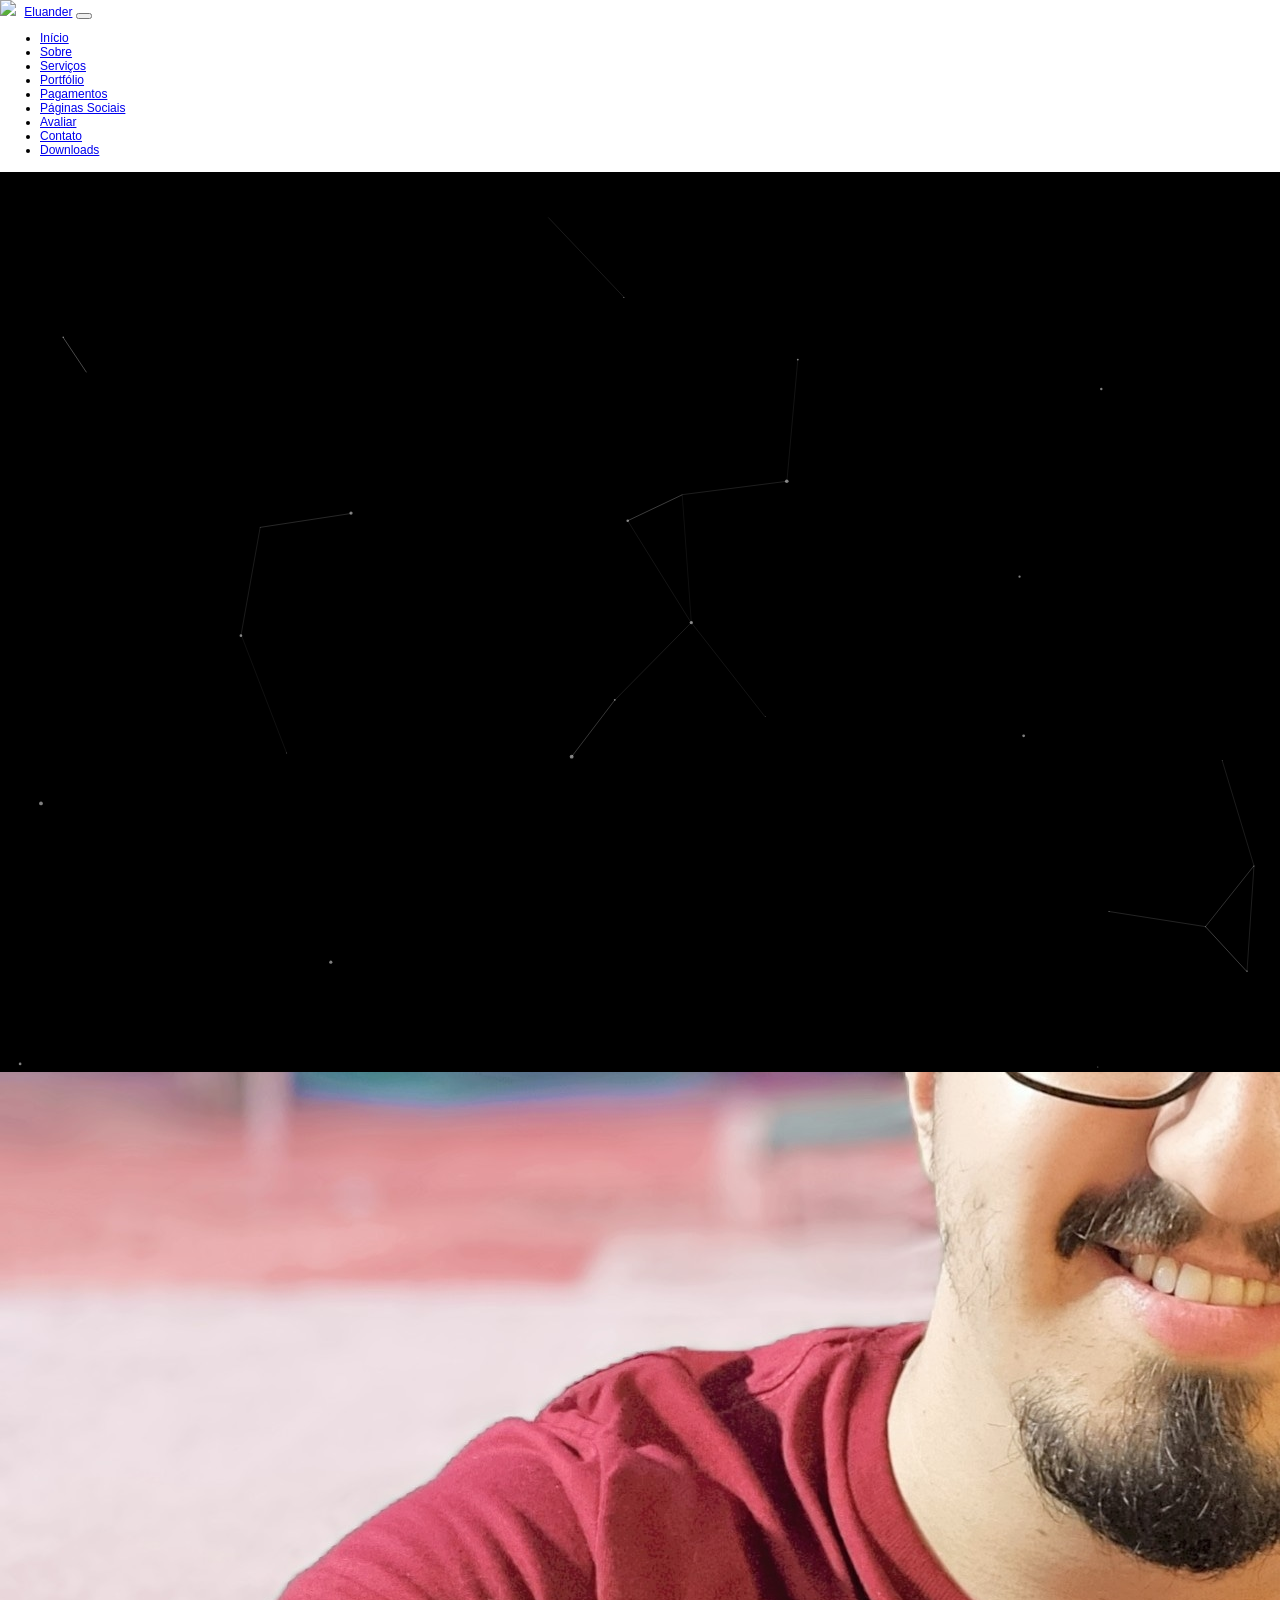
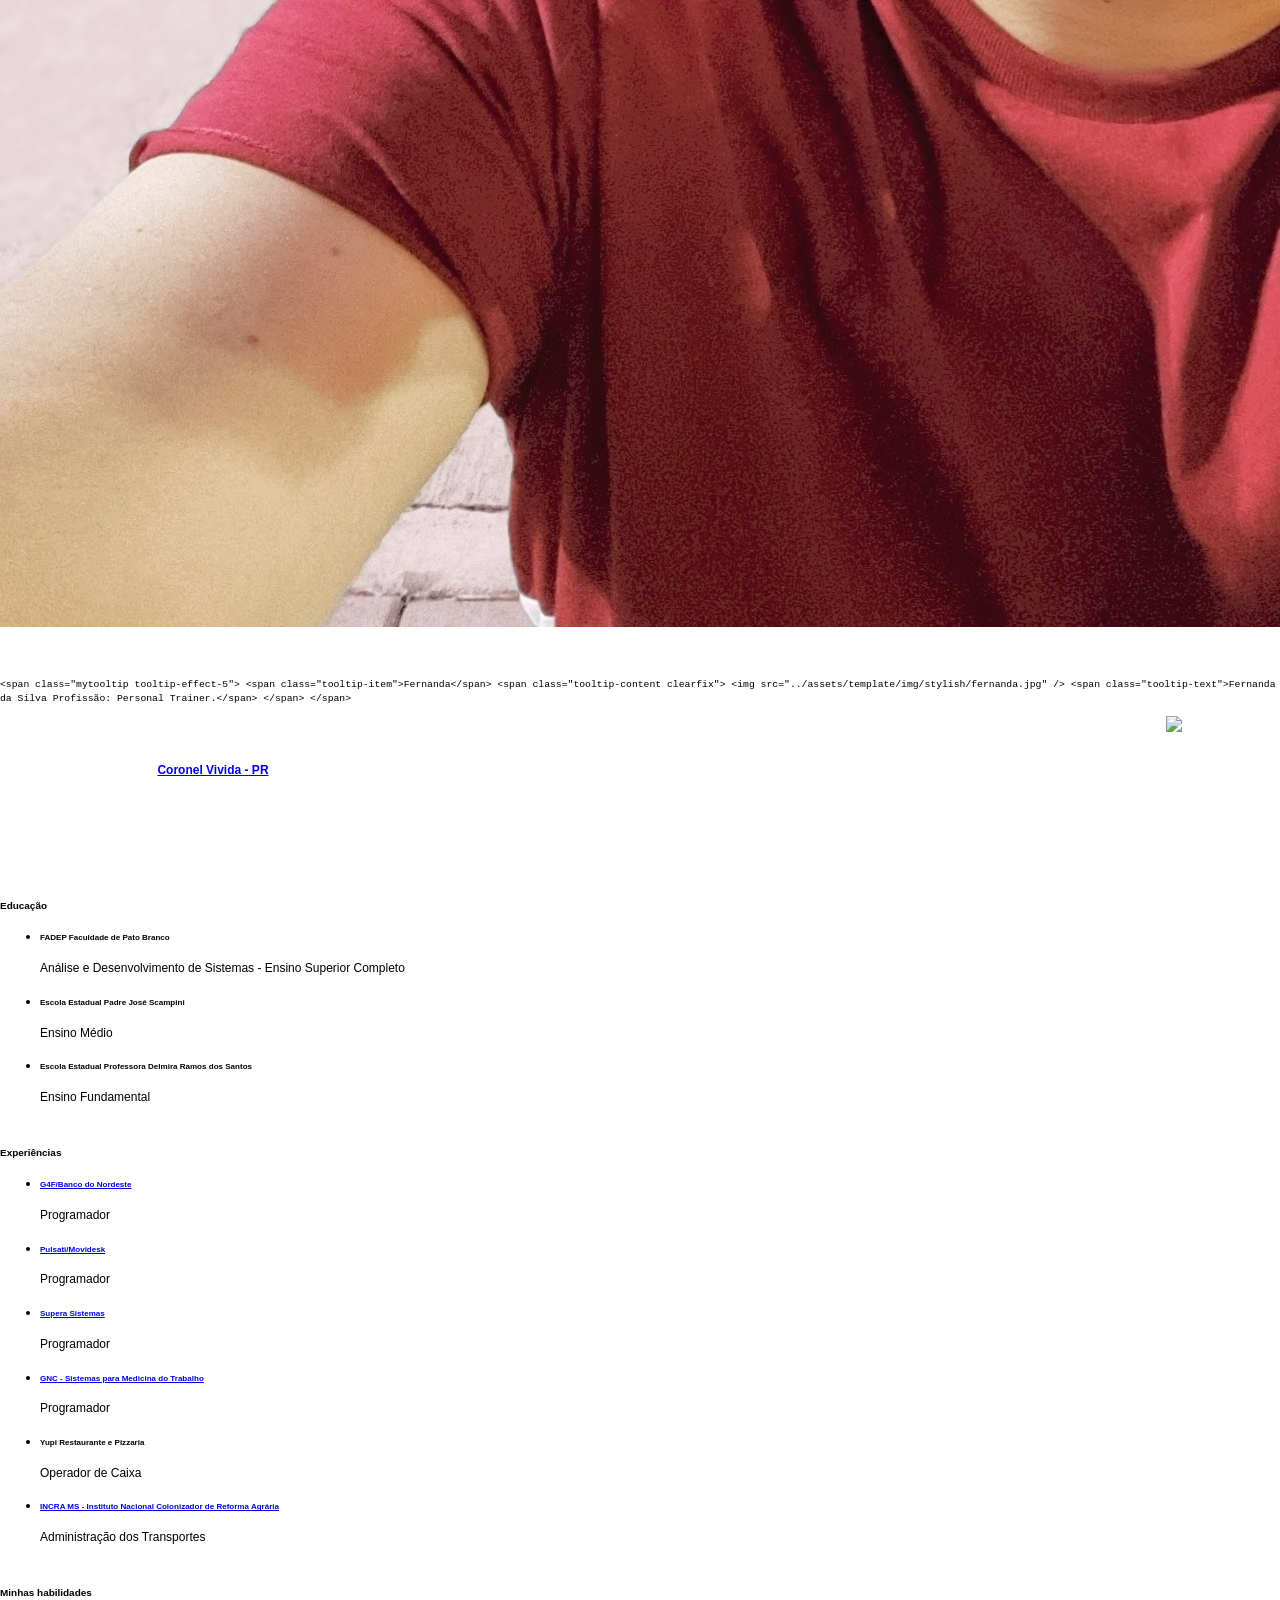
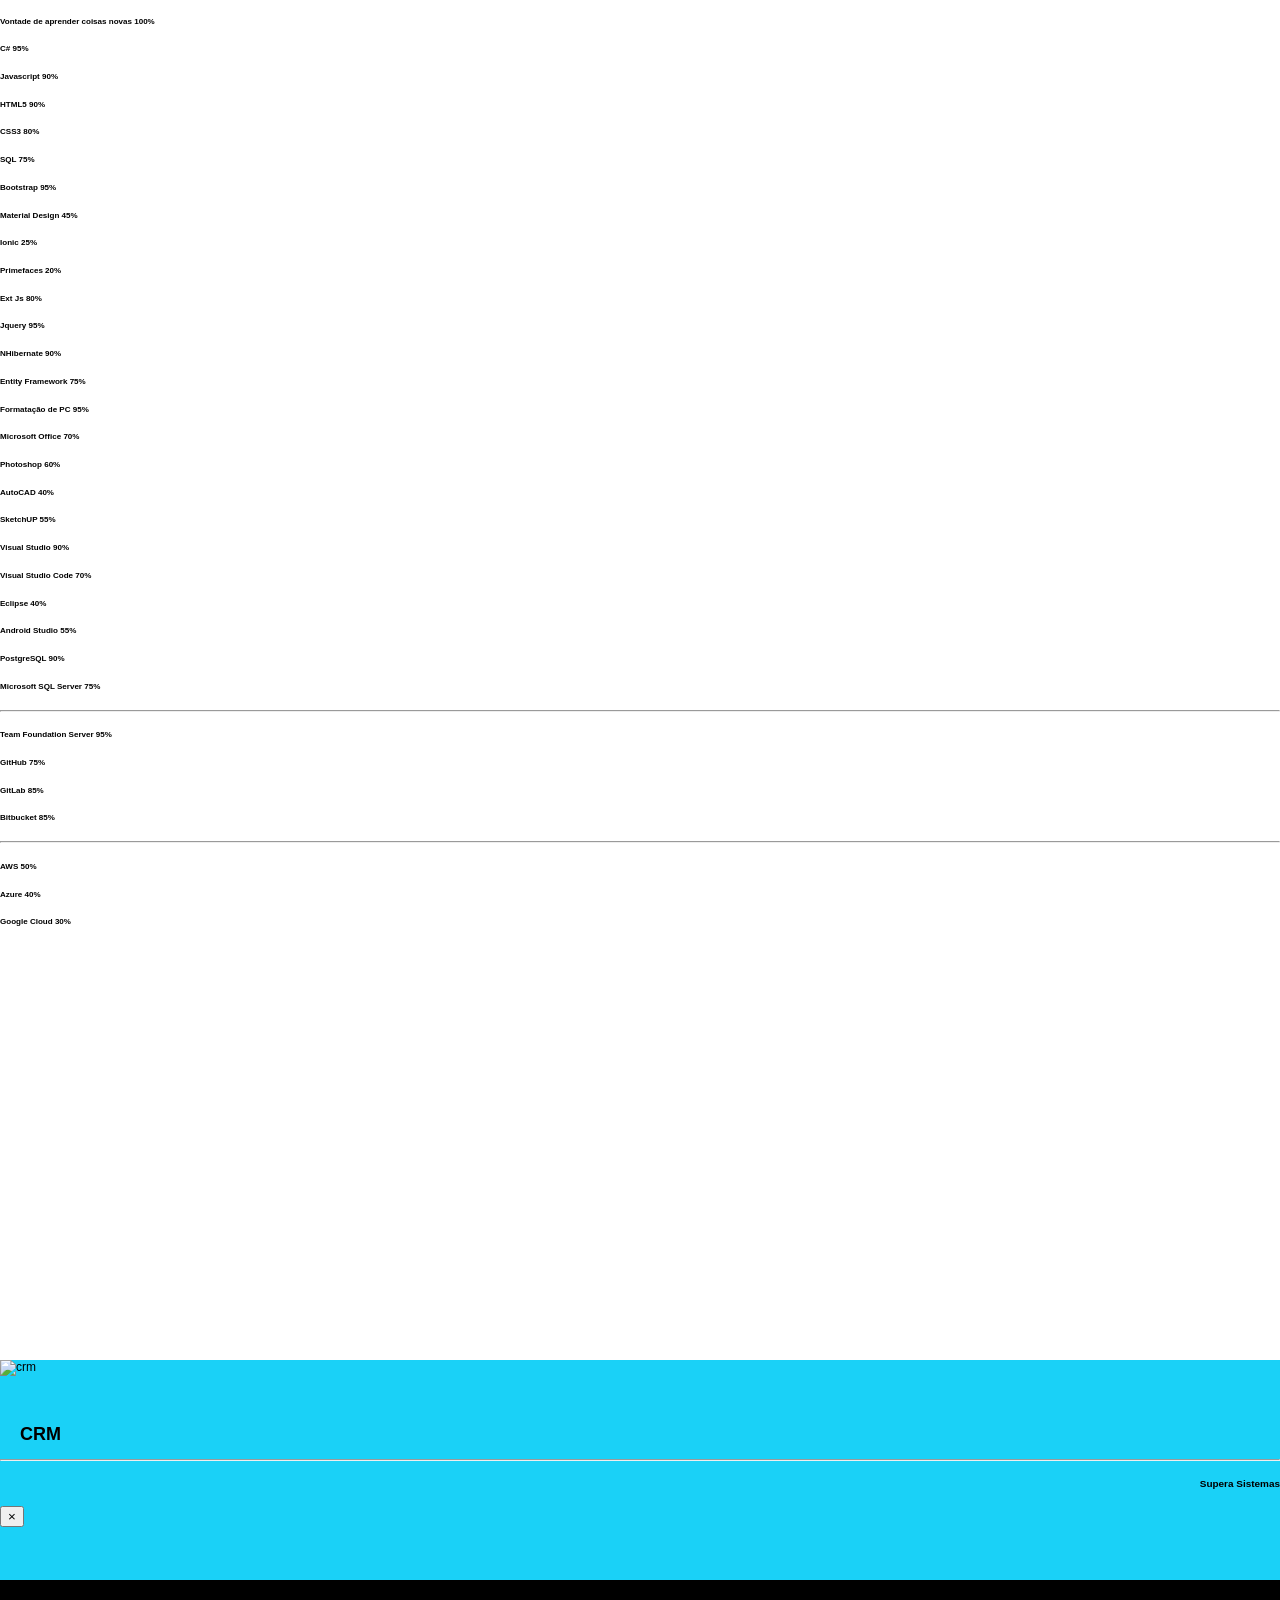
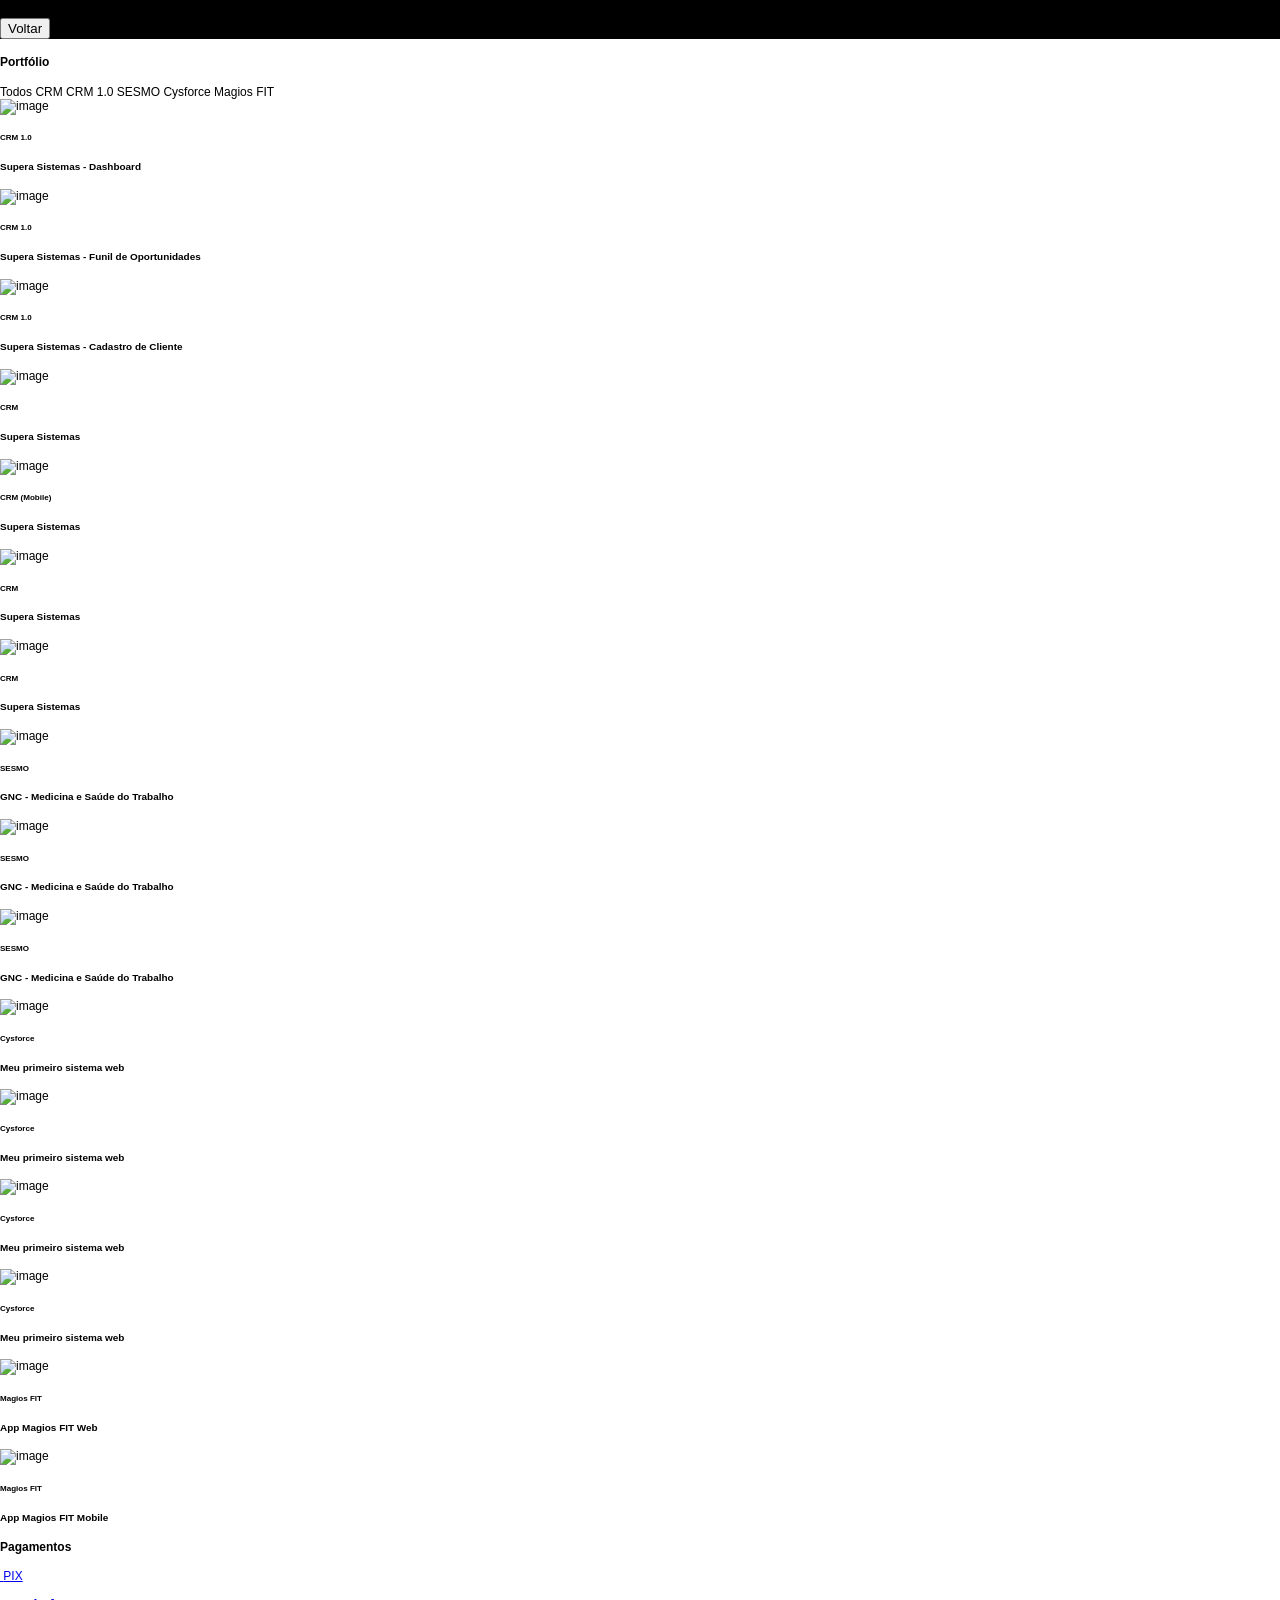
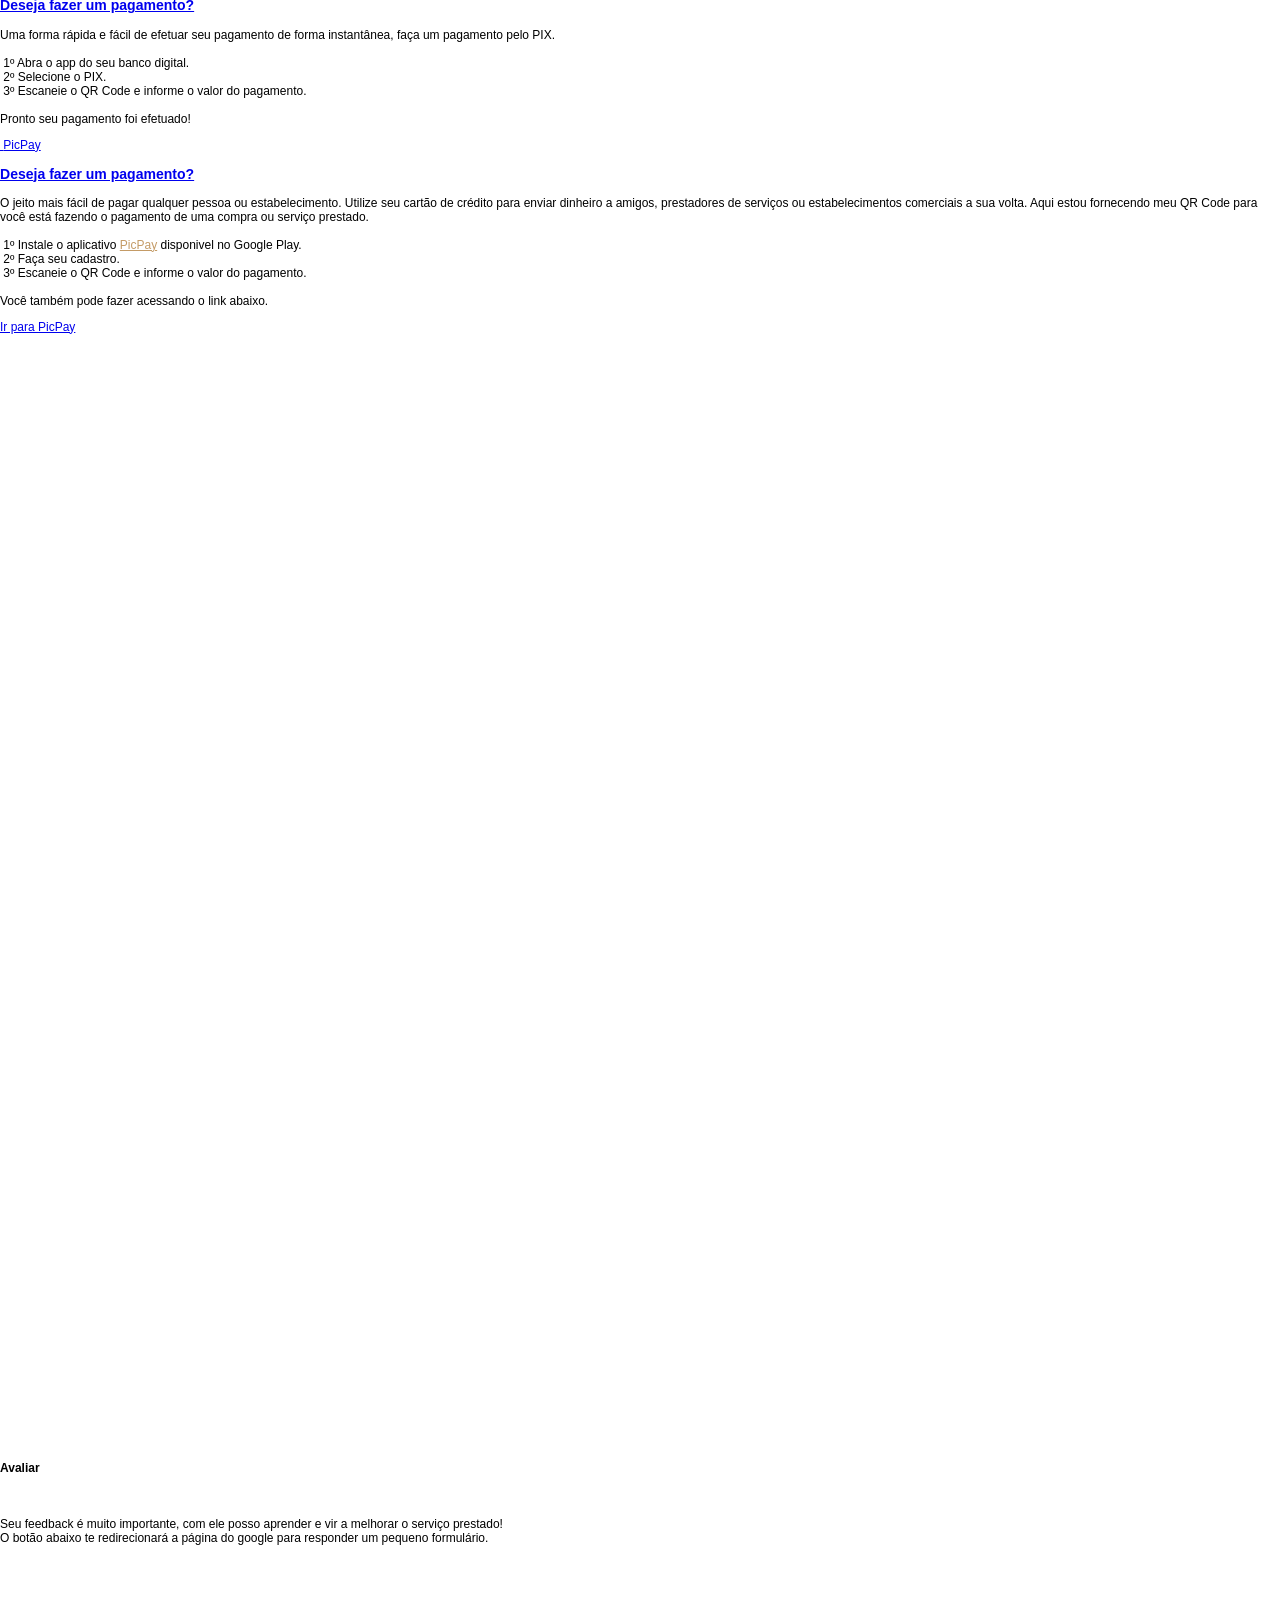
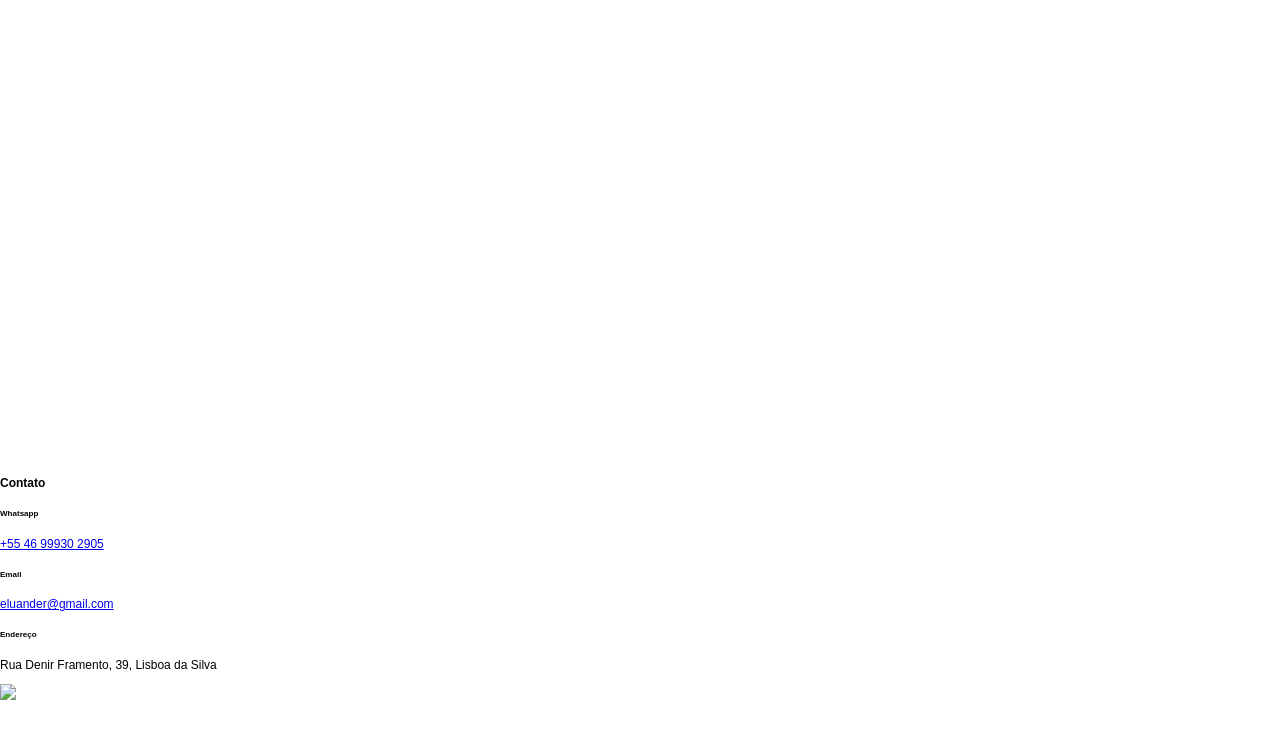
==== commit 40b0035b: "Update index.html" ====
--- a/index.html
+++ b/index.html
@@ -289,7 +289,7 @@
           <ul>
             <li>
               <h6>FADEP Faculdade de Pato Branco</h6>
-              <p>Análise e Desenvolvimento de Sistemas</p>
+              <p>Análise e Desenvolvimento de Sistemas - Ensino Superior Completo</p>
             </li>
             <li>
               <h6>Escola Estadual Padre José Scampini</h6>
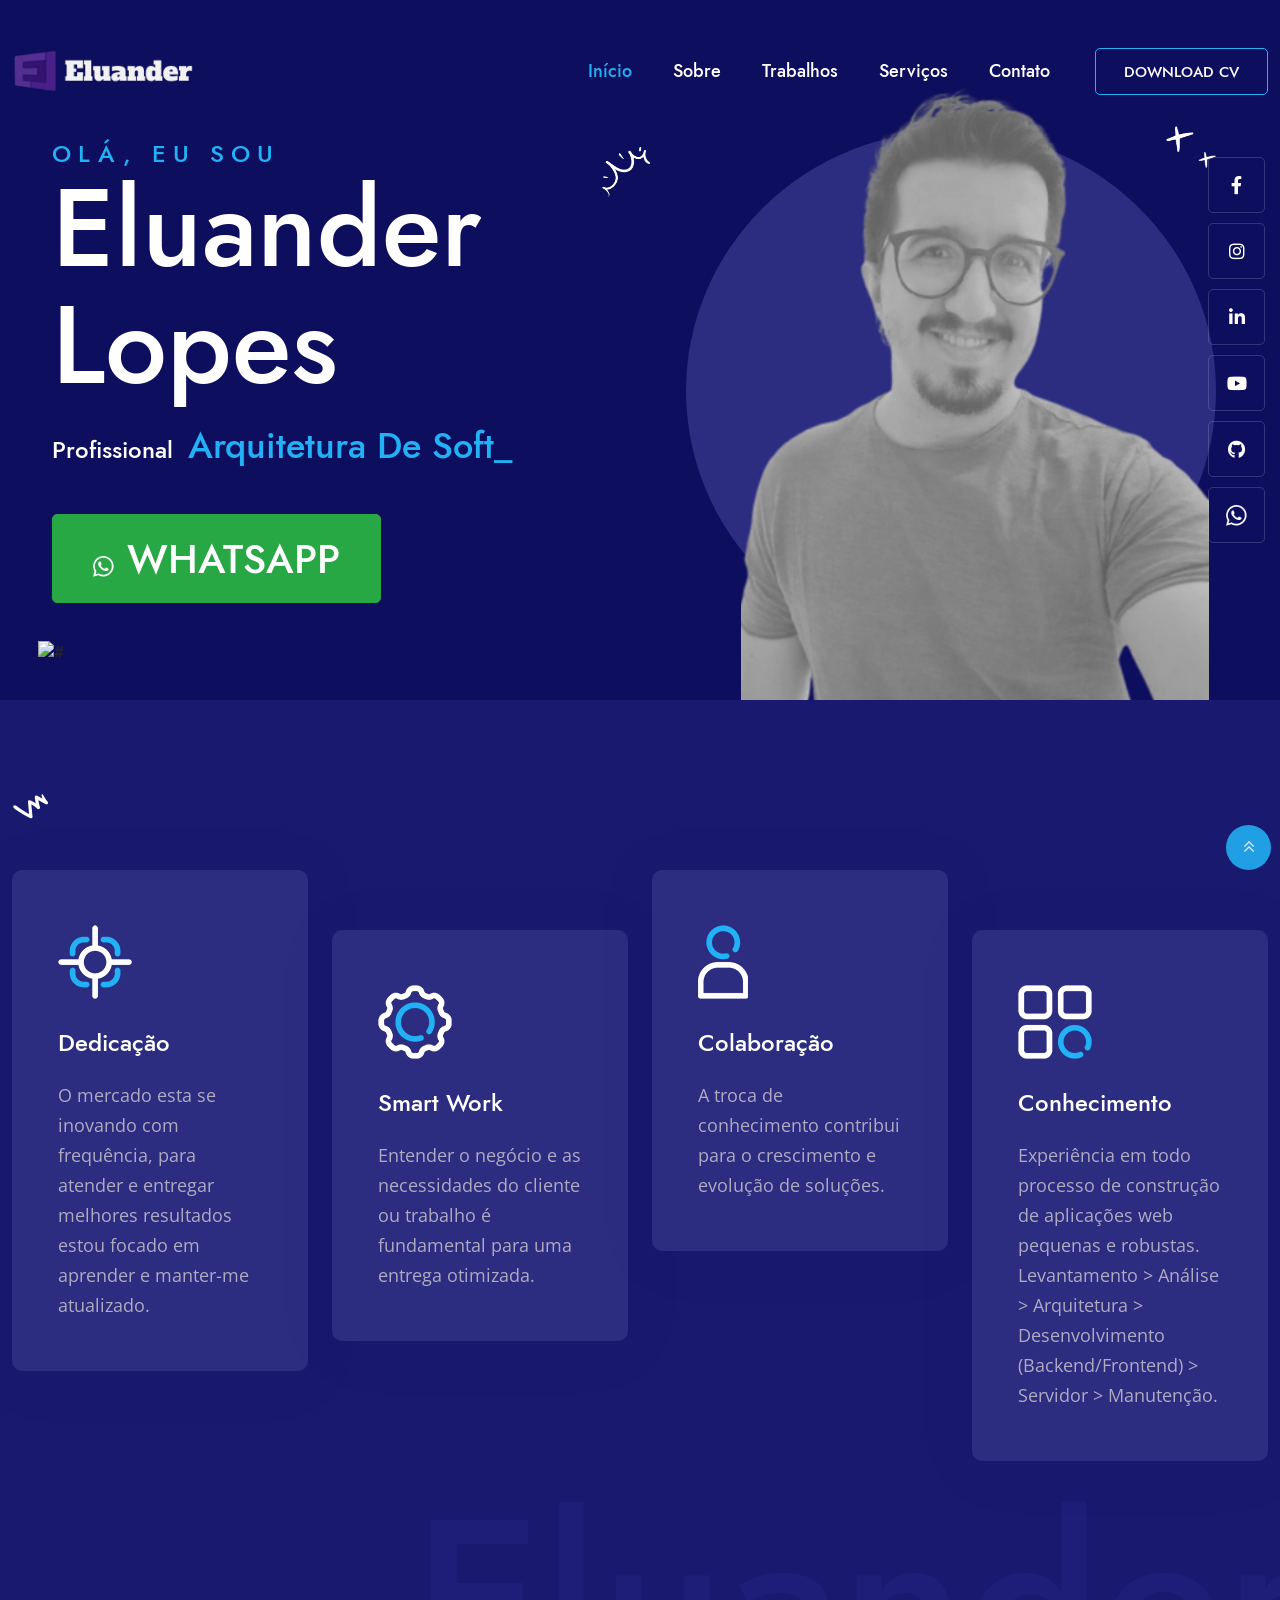
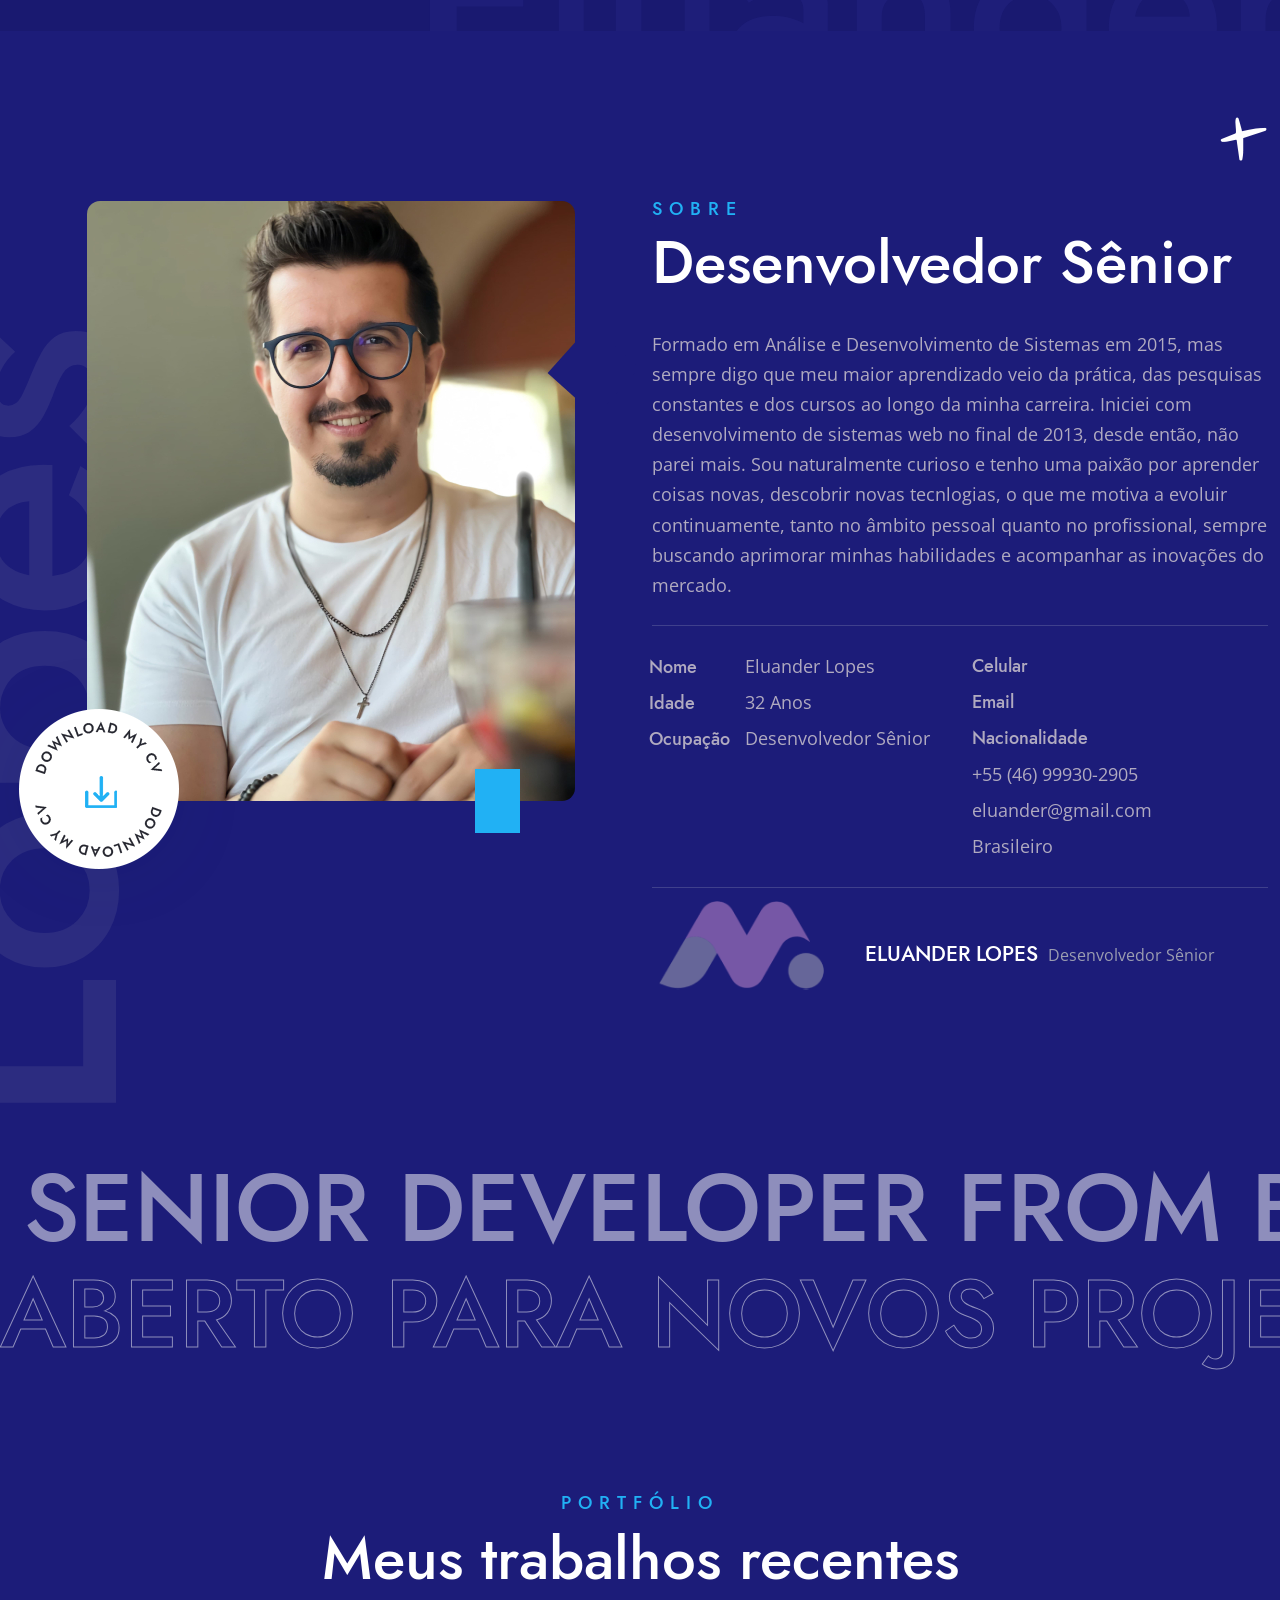
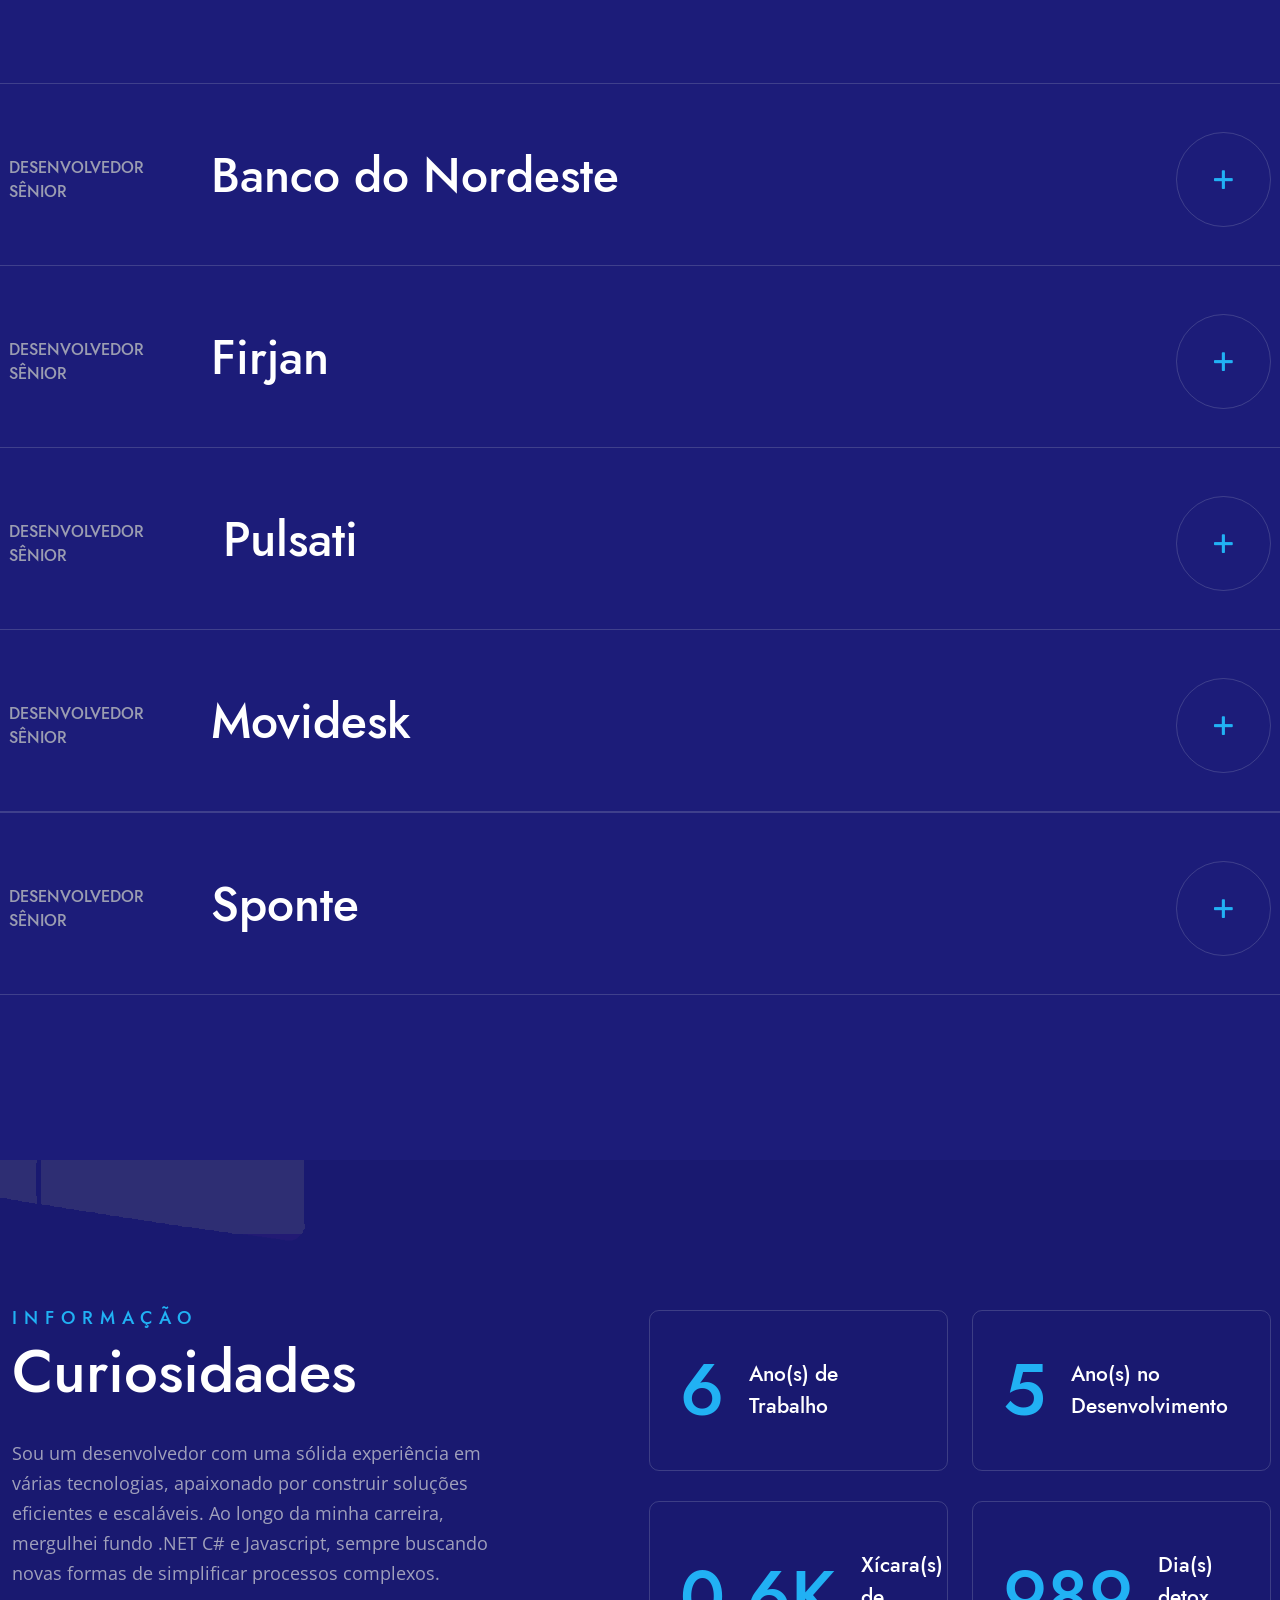
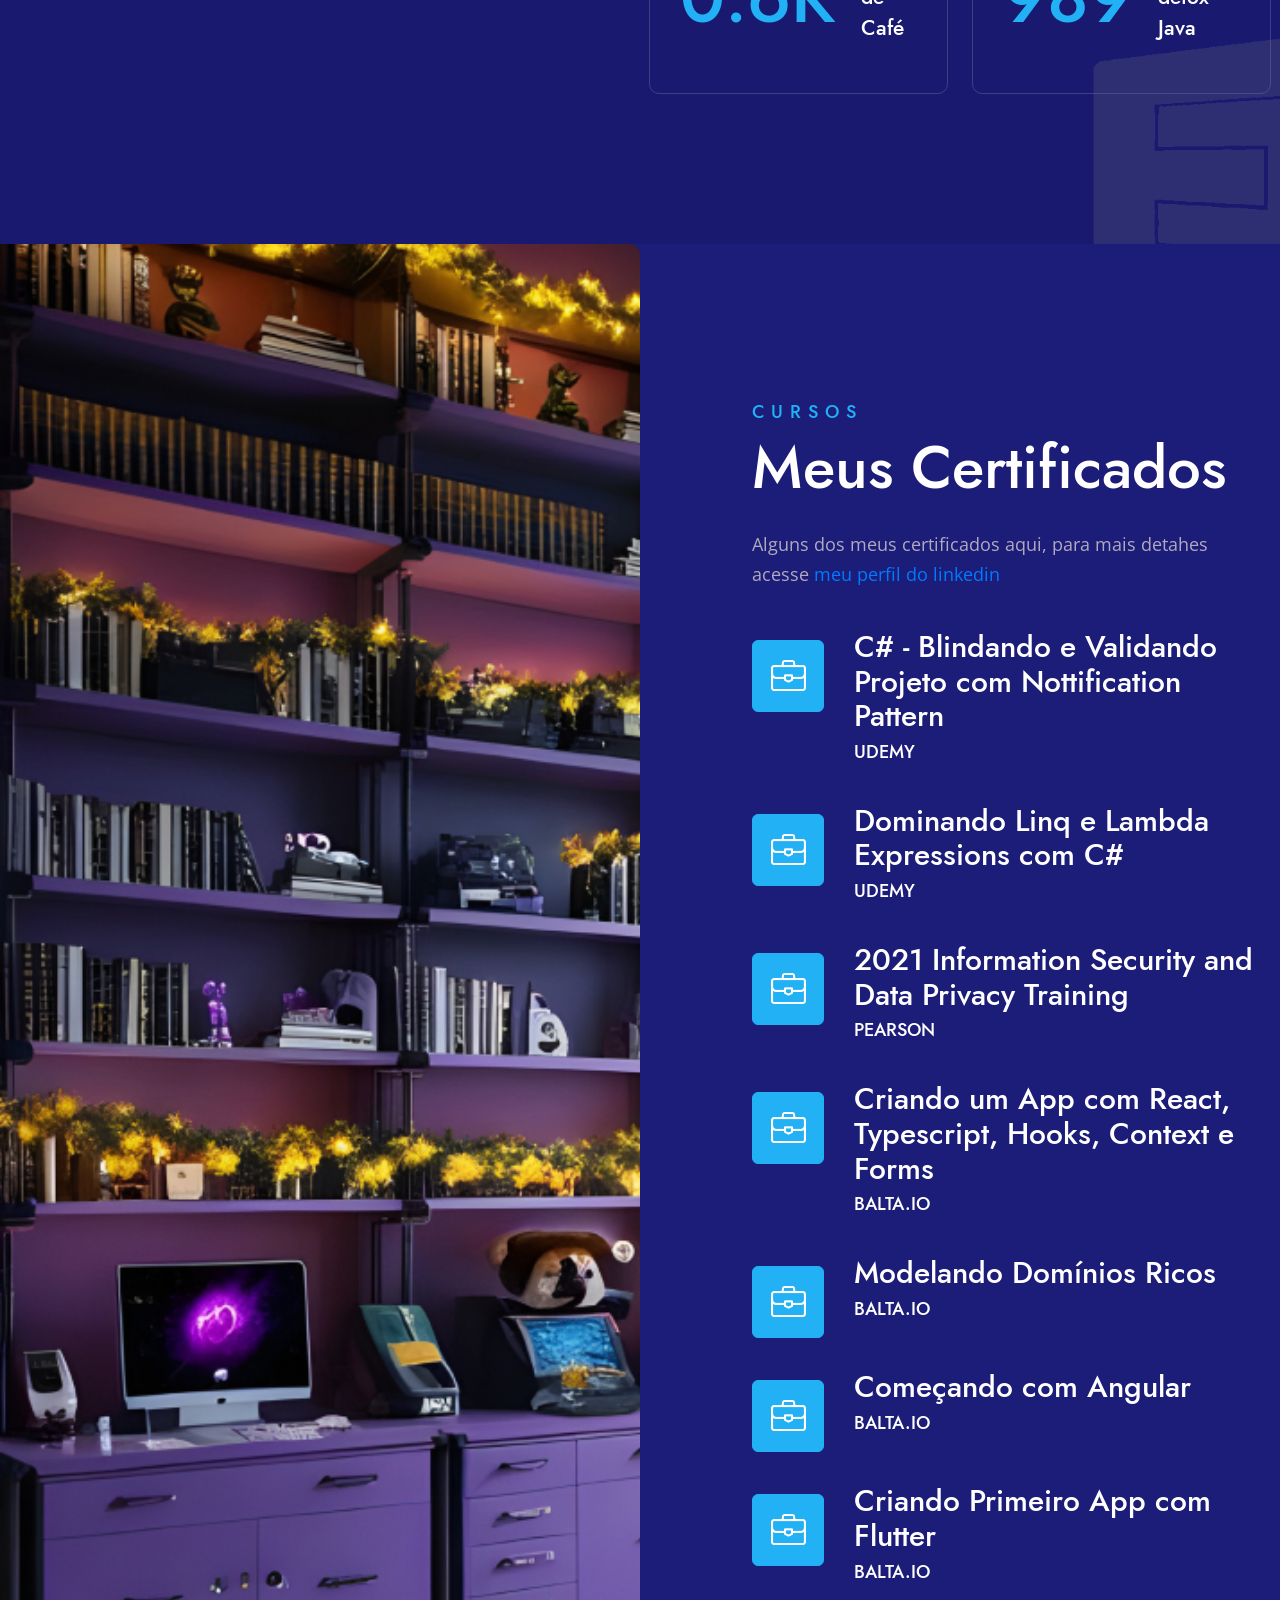
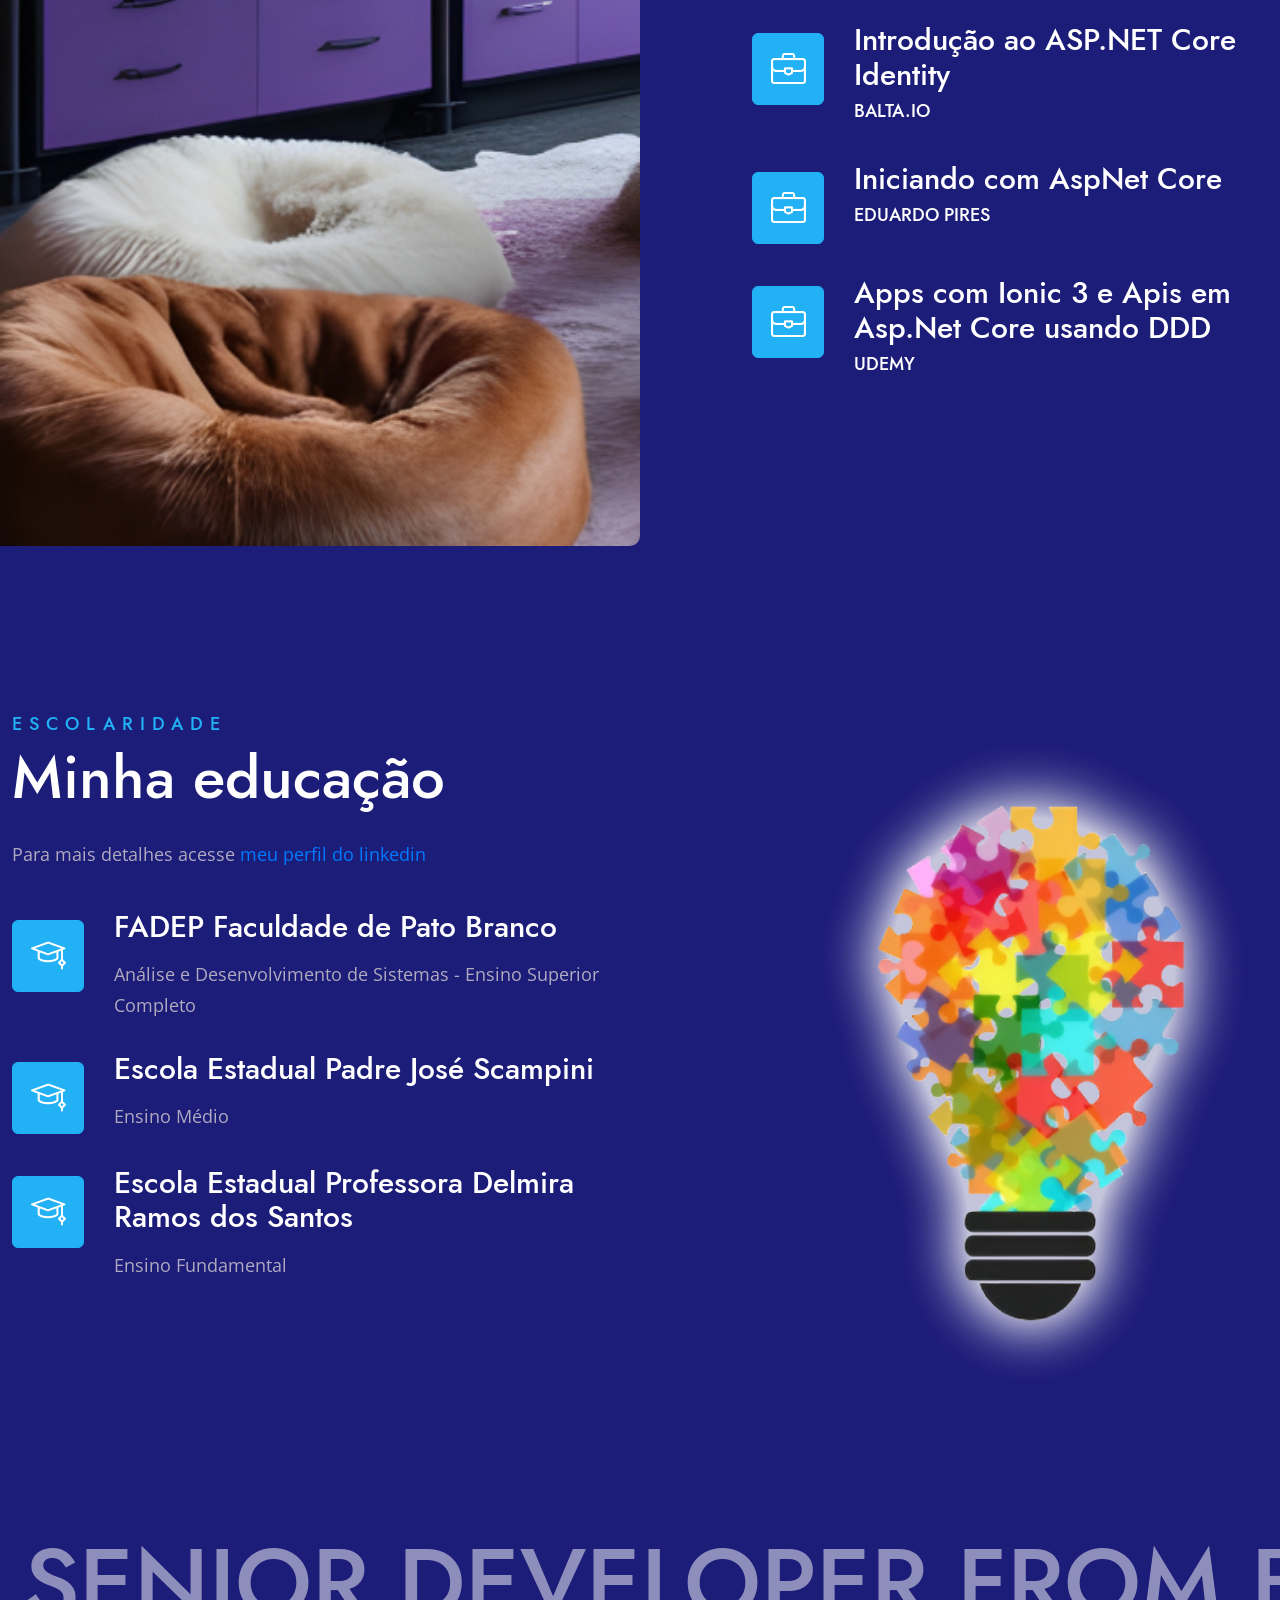
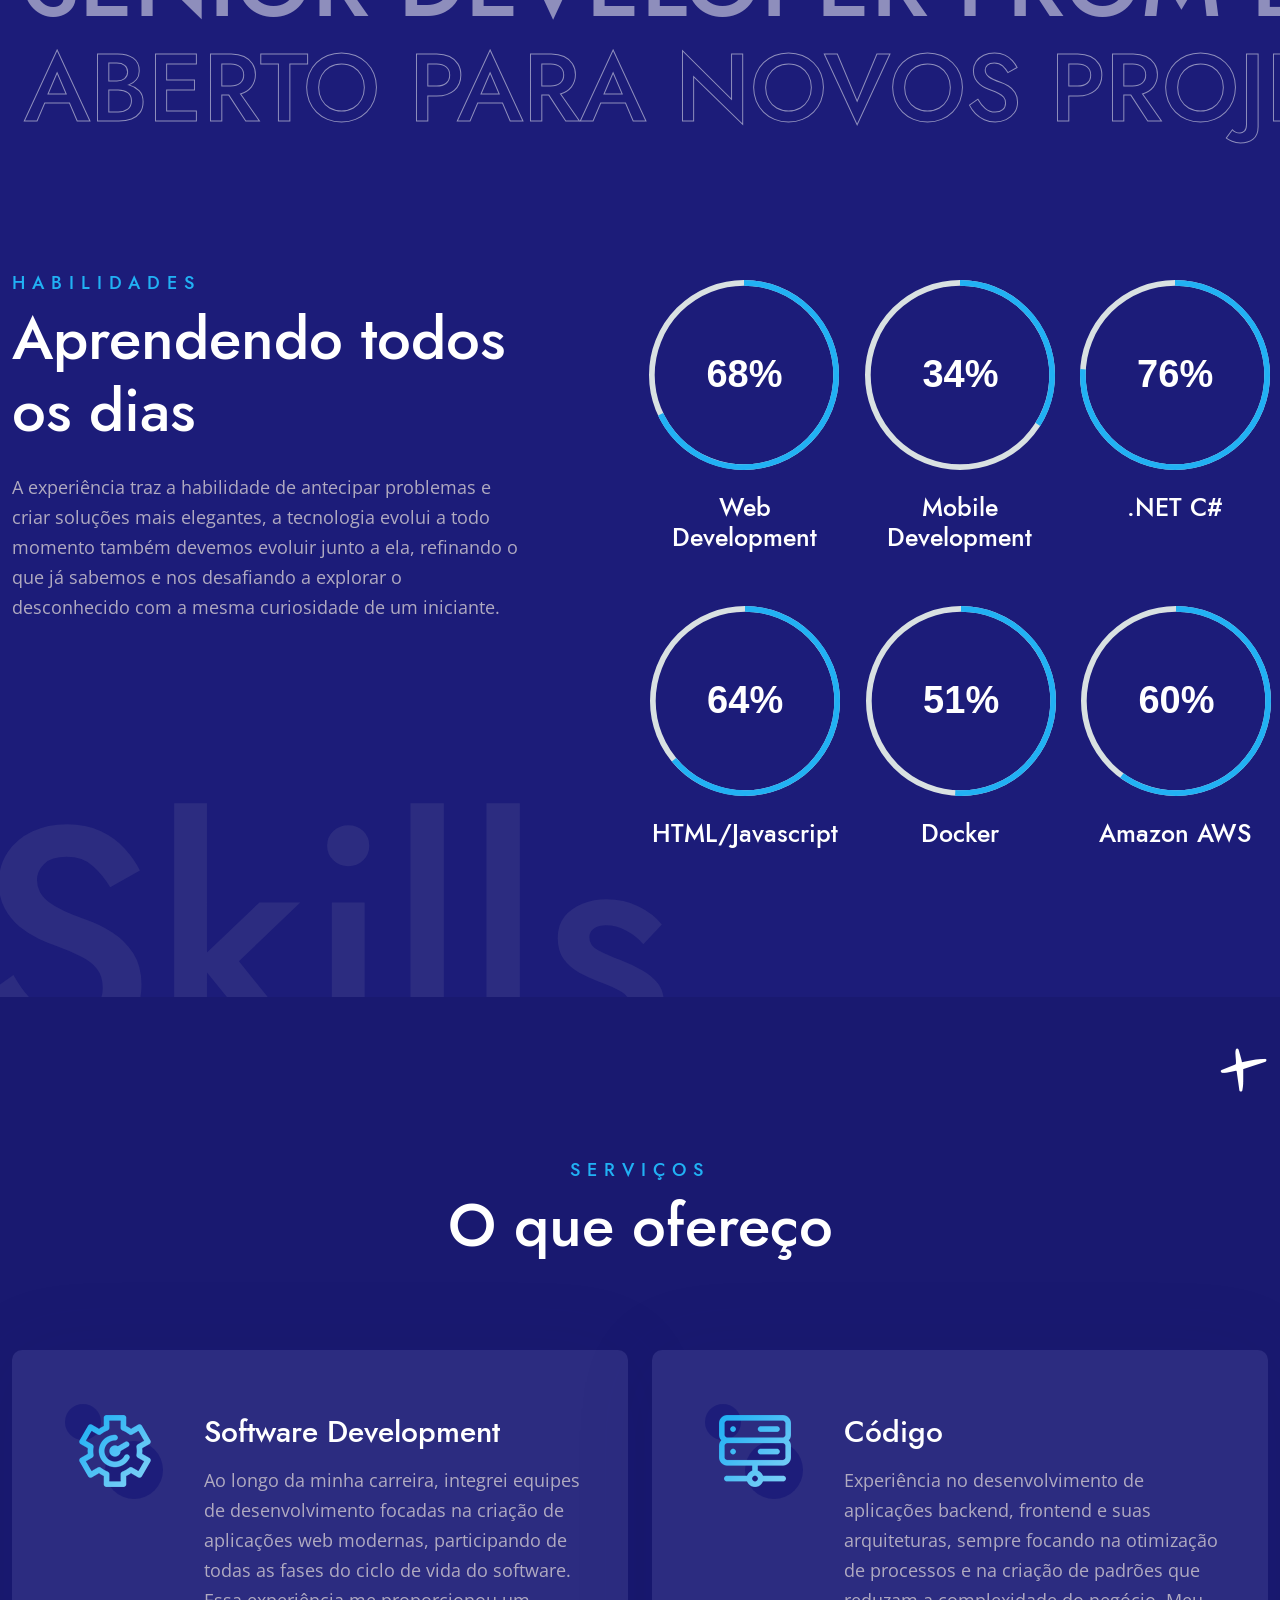
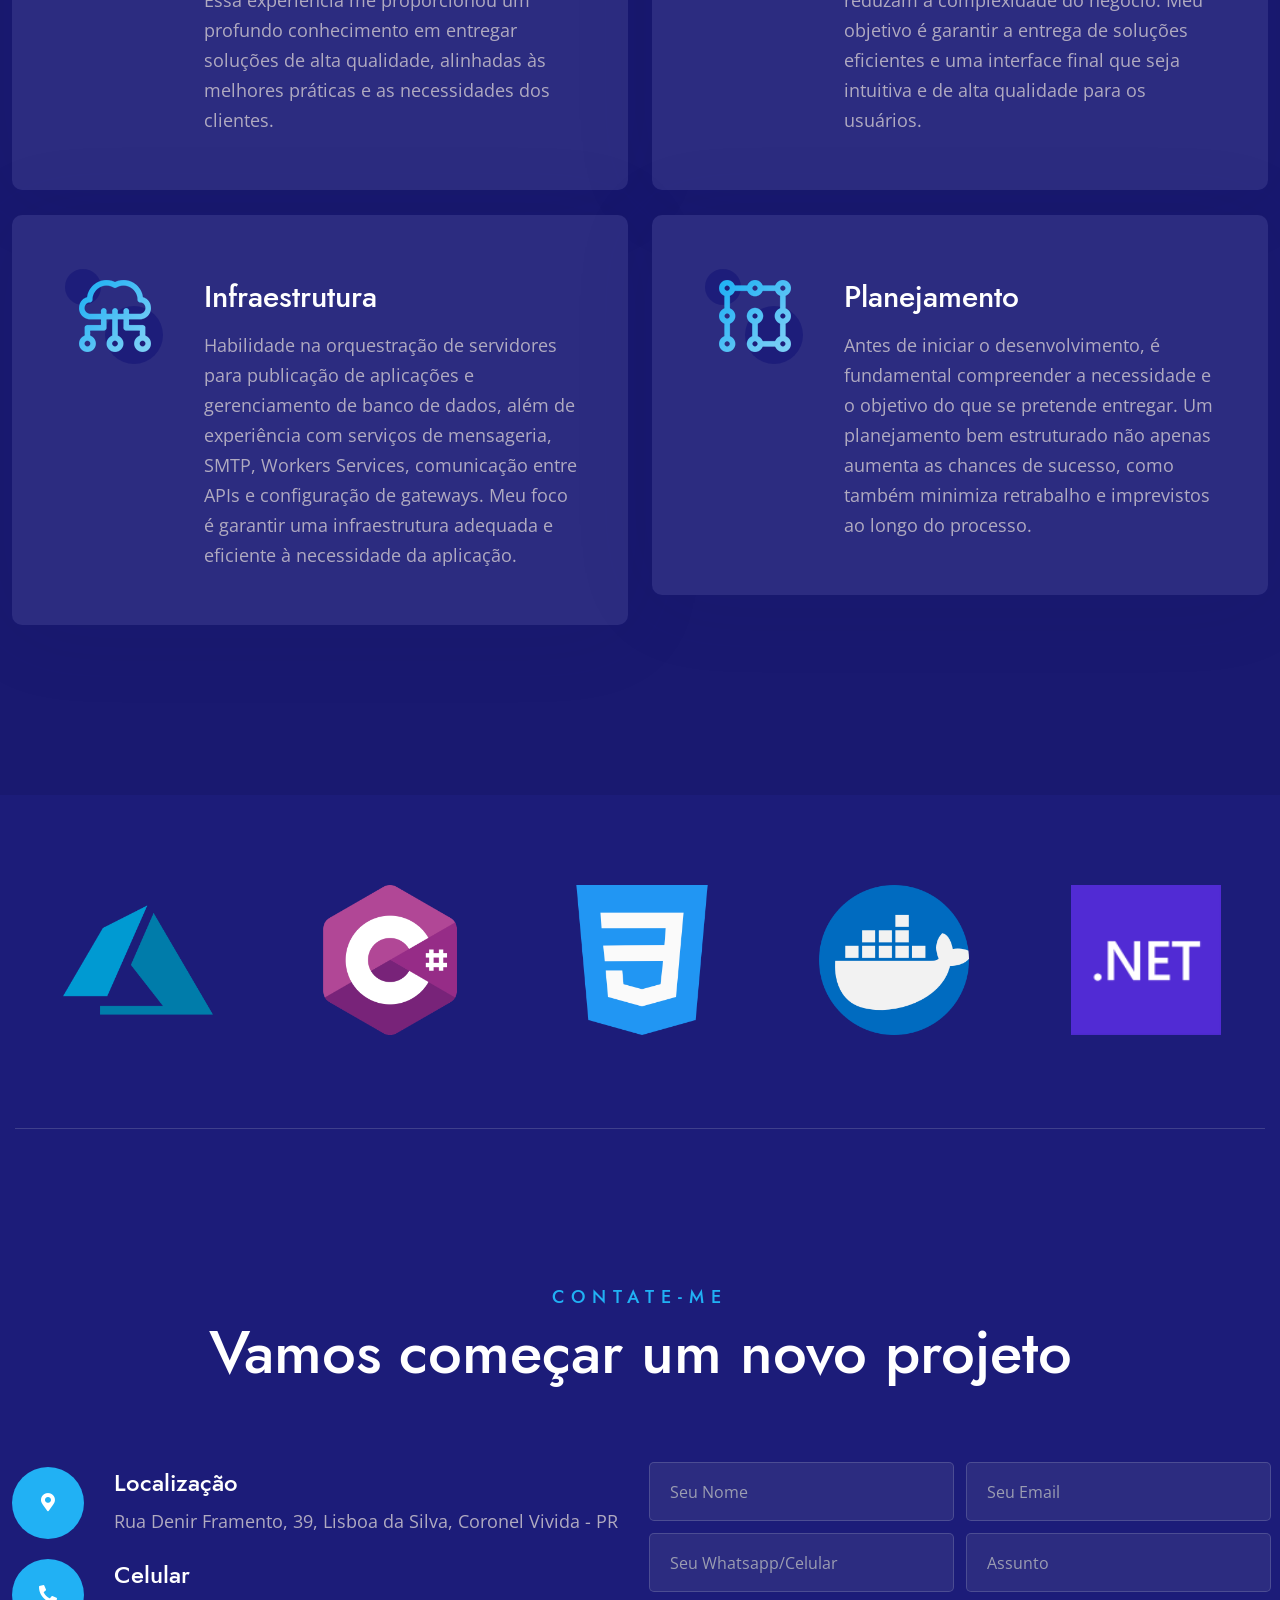
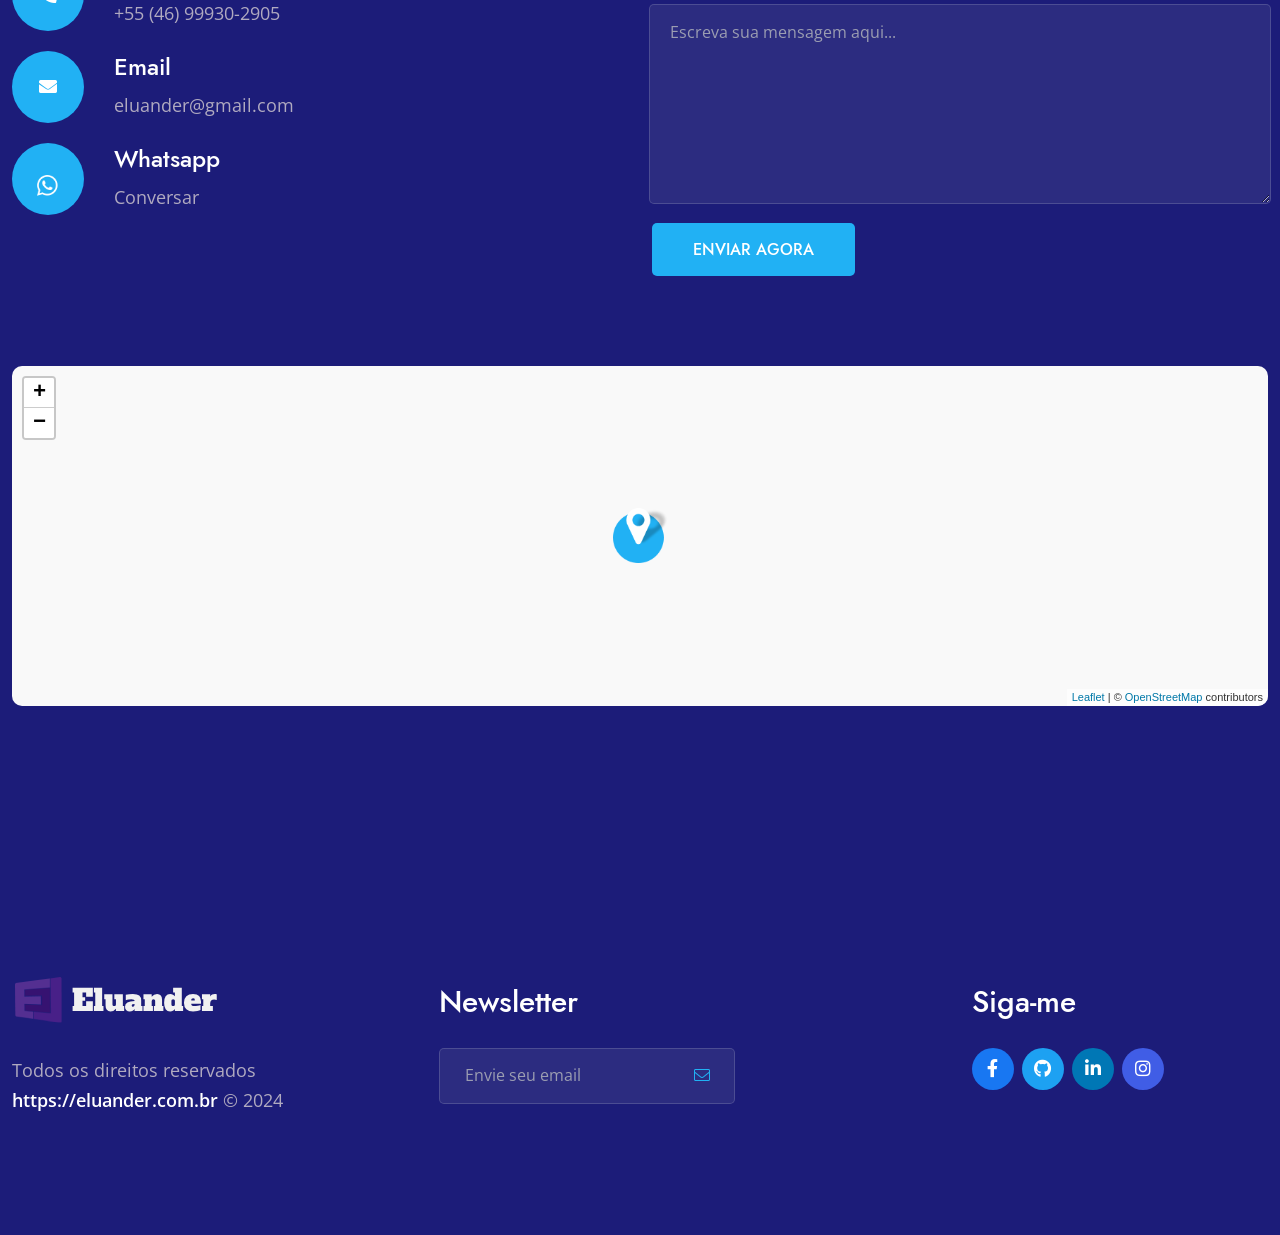
==== commit 1416f203: "atualiza versão v2" ====
--- a/index.html
+++ b/index.html
@@ -1,3061 +1,1742 @@
-<!DOCTYPE html>
- <html lang="pt-BR">
-    <head>
-    	<!-- Metas -->
-        <meta charset="utf-8">
-		<meta http-equiv="X-UA-Compatible" content="IE=edge" />
-                <meta name="viewport" content="width=device-width, initial-scale=1, maximum-scale=1" />
-		<meta name="keywords" content="Eluander J. F. Lopes" />
-		
-		<meta property="og:locale" content="pt-BR" />
-		<meta property="og:type" content="article" />
-		<meta property="og:title" content="Eluander J. F. Lopes" />
-		<meta property="og:description" content="Desenvolvedor .NET" />
-		<meta property="og:url" content="https://eluander.com.br" />
-		<meta property="og:site-name" content="Eluander J. F. Lopes" />
-		<meta property="og:image" content="https://eluander.com.br/img/png/eluander-logo-dark-full-v2.png" />
-	    
-	        <link rel="manifest" href="./manifest.json">
-	        <link rel="canonical" href="https://eluander.com.br">
-
-		<!-- Title  -->
-		<title>Eluander J. F. Lopes</title>
-
-		<!-- Favicon -->
-		<link rel="shortcut icon" href="img/favicon.ico" />
-
-		<!-- Fonts -->
-		<link href="https://fonts.googleapis.com/css?family=Open+Sans:300,400,500,600,700,800" rel="stylesheet" />
-		<link href="https://fonts.googleapis.com/css?family=Josefin+Sans:100i,300,400,600,700" rel="stylesheet">
-		
-		<!-- Plugins -->
-		<link rel="stylesheet" href="css/plugins.css" />
-		
-		<!-- Complementos -->
-		<link href="css/plugins/stylish-tooltip.css" rel="stylesheet">
-
-                <!-- Core Style Css -->
-                <link rel="stylesheet" href="css/style.css" />
-		
-		<!-- particulas banner principal -->
-		<style>
-			/* ---- reset ---- */
-			body {
-			  margin: 0;
-			  font: normal 75% Arial, Helvetica, sans-serif;
-			}
-
-			canvas {
-			  display: block;
-			  vertical-align: bottom;
-			}
-			/* ---- particles.js container ---- */
-
-			#particles-js {
-			  position: absolute;
-			  width: 100%;
-			  height: 100%;
-			  background-color: #000000;
-			}
-		</style>
-	        
-	    	<!-- Global site tag (gtag.js) - Google Analytics -->
-		<script async src="https://www.googletagmanager.com/gtag/js?id=UA-54009801-1"></script>
-		<script>
-  			window.dataLayer = window.dataLayer || [];
-  			function gtag(){dataLayer.push(arguments);}
-  			gtag('js', new Date());
-
-  			gtag('config', 'UA-54009801-1');
-		</script>
-		<script data-ad-client="ca-pub-4523560099925599" async src="https://pagead2.googlesyndication.com/pagead/js/adsbygoogle.js"></script>
-	    	<script src="https://platform.linkedin.com/badges/js/profile.js" async defer type="text/javascript"></script>
-    </head>
-    <body class="dark-theme">
-	<script> 
-		if (navigator.serviceWorker) { 
-			navigator.serviceWorker.register('./sw.js')
-				.then(function(){
-					console.log("Service Worker Registrado");
-				})
-				.catch(function(){
-					console.log("Service NÃO Worker Registrado");
-				}); 
-		} 
-	</script>
-	    
-    	<!-- =====================================
-    	==== Start Loading -->
-    	<div class="loading">
-    		<div class="text-center middle">
-    			<div class="lds-ellipsis"><div></div><div></div><div></div><div></div></div>
-    		</div>
-    	</div>
-    	<!-- End Loading ====
-    	======================================= -->
-
-       
-    	<!-- =====================================
-    	==== Start Navbar -->
-		<nav class="navbar navbar-expand-lg">
-			<div class="container">
-
-			  <!-- Logo -->
-			  <img class="logo" src="img/svg/eluander-logo-v2.svg" style="width: 40px;" />
-			  <a class="logo" href="#" style="margin-left: 5px;">Eluander</a>
-
-			  <button class="navbar-toggler" type="button" data-toggle="collapse" data-target="#navbarSupportedContent" aria-controls="navbarSupportedContent" aria-expanded="false" aria-label="Toggle navigation">
-			    <span class="icon-bar"><i class="fas fa-bars"></i></span>
-			  </button>
-
-			  <!-- navbar links -->
-		    	<div class="collapse navbar-collapse" id="navbarSupportedContent">
-		    	<ul class="navbar-nav ml-auto">
-		    		<li class="nav-item">
-		    		<a class="nav-link active" href="#" data-scroll-nav="0">Início</a>
-		    		</li>
-		    		<li class="nav-item">
-		    		<a class="nav-link" href="#" data-scroll-nav="1">Sobre</a>
-		    		</li>
-		    		<li class="nav-item">
-		    		<a class="nav-link" href="#" data-scroll-nav="2">Serviços</a>
-		    		</li>
-		    		<li class="nav-item">
-		    		<a class="nav-link" href="#" data-scroll-nav="3">Portfólio</a>
-		    		</li>
-		    		<!--<li class="nav-item">
-		    				<a class="nav-link" href="#" data-scroll-nav="4">Comentários</a>
-		    				</li>
-		    				<li class="nav-item">
-		    				<a class="nav-link" href="#" data-scroll-nav="5">Blog</a>
-		    				</li>-->
-		    		<li class="nav-item">
-		    		<a class="nav-link" href="#" data-scroll-nav="6">Pagamentos</a>
-		    		</li>
-		    		<li class="nav-item">
-		    		<a class="nav-link" href="#" data-scroll-nav="7">Páginas Sociais</a>
-		    		</li>
-		    		<li class="nav-item">
-		    		<a class="nav-link" href="#" data-scroll-nav="8">Avaliar</a>
-		    		</li>
-		    		<li class="nav-item">
-		    		<a class="nav-link" href="#" data-scroll-nav="9">Contato</a>
-		    		</li>
-				<li class="nav-item">
-		    		<a class="nav-link text-danger" href="./downloads">Downloads</a>
-		    		</li>
-		    	</ul>
-		    	</div>
-		    </div>
-		</nav>
-    	<!-- End Navbar ====
-    	======================================= -->
-
-
-    	<!-- =====================================
-    	==== Start Header -->
-    	<header class="header valign bg-img" data-scroll-index="0" data-overlay-dark="5" data-background="img/bg7.png" data-stellar-background-ratio="0.5">
-		
-			<div id="particles-js"></div>
-		
-    		 <div class="container">
-				<div class="row">
-				    <div class="vertical-center full-width text-center caption">
-					<h2>Bem vindo a minha página</h2>
-					<h1 class="cd-headline clip">
-					<span class="blc">Eu sou</span>
-					<span class="cd-words-wrapper">
-						<b class="is-visible"> Eluander</b>
-						<b> Desenvolvedor</b>
-					</span>
-					</h1>
-				    </div>
-				</div>
-			</div>
-
-    		<div class="arrow">
-				<a href="#" data-scroll-nav="1">
-					<i class="fas fa-chevron-down"></i>
-				</a>
-			</div>
-    	</header>
-    	<!-- End Header ====
-    	======================================= -->
-
-
-    	<!-- ========================================= Start Sobre -->
-<section class="hero section-padding" data-scroll-index="1">
-  <div class="container">
-    <div class="row">
-      <div class="col-lg-5">
-        <div class="hero-img mb-md50">
-          <img src="img/hero.jpg" alt="">
+<!doctype html>
+<html class="no-js" lang="pt-BR">
+
+<head>
+    <meta charset="utf-8">
+    <meta http-equiv="x-ua-compatible" content="ie=edge">
+    <title>Eluander J. F. Lopes - Senior Developer .NET</title>
+    
+    <meta name="description" content="">
+    <meta name="viewport" content="width=device-width, initial-scale=1">
+    <meta name="keywords" content="Eluander J. F. Lopes" />
+    
+    <link rel="shortcut icon" type="image/x-icon" href="images/logo/favicon-16x16.png">
+    <link rel="icon" type="image/png" sizes="16x16"  href="images/logo/favicon-16x16.png">
+    <link rel="icon" type="image/png" sizes="32x32"  href="images/logo/favicon-32x32.png">
+    <link rel="apple-touch-icon" sizes="57x57" href="images/logo/apple-touch-icon-57x57.png">
+    <link rel="apple-touch-icon" sizes="60x60" href="images/logo/apple-touch-icon-60x60.png">
+    <link rel="apple-touch-icon" sizes="72x72" href="images/logo/apple-touch-icon-72x72.png">
+    <link rel="apple-touch-icon" sizes="76x76" href="images/logo/apple-touch-icon-76x76.png">
+    <link rel="icon" type="image/png" sizes="96x96"  href="images/logo/apple-touch-icon-96x96.png">
+    <link rel="apple-touch-icon" sizes="114x114" href="images/logo/apple-touch-icon-114x114.png">
+    <link rel="apple-touch-icon" sizes="120x120" href="images/logo/apple-touch-icon-120x120.png">
+    <link rel="apple-touch-icon" sizes="144x144" href="images/logo/apple-touch-icon-144x144.png">
+    <link rel="apple-touch-icon" sizes="152x152" href="images/logo/apple-touch-icon-152x152.png">
+    <link rel="apple-touch-icon" sizes="180x180" href="images/logo/apple-touch-icon-180x180.png">
+    <link rel="icon" type="image/png" sizes="192x192"  href="images/logo/android-icon-192x192.png">
+    <meta name="msapplication-TileColor" content="#ffffff">
+    <meta name="theme-color" content="#ffffff">
+
+    <!-- Fonts -->
+    <link rel="preconnect" href="https://fonts.googleapis.com">
+    <link rel="preconnect" href="https://fonts.gstatic.com" crossorigin>
+    <link href="https://fonts.googleapis.com/css2?family=Open+Sans:ital,wght@0,300;0,400;0,500;0,700;0,800;1,300;1,400;1,500;1,600;1,700;1,800&display=swap" rel="stylesheet">
+
+
+    <!-- All css here -->
+    <link rel="stylesheet" href="css/bootstrap.min.css">
+    <link rel="stylesheet" href="css/fontawesome-all.min.css">
+    <link rel="stylesheet" href="css/flaticon.css">
+    <link rel="stylesheet" href="css/animate.css">
+    <link rel="stylesheet" href="css/aos.css">
+    <link rel="stylesheet" href="css/jquery.fancybox.min.css">
+    <link rel="stylesheet" href="css/slick.css">
+    <link rel="stylesheet" href="css/leaflet.css">
+    <link rel="stylesheet" href="css/meanmenu.css">
+    <link rel="stylesheet" href="css/default.css">
+    <link rel="stylesheet" href="css/style.css">
+    <link rel="stylesheet" href="css/responsive.css">
+
+    <!-- Social Meta -->
+    <meta property="og:locale" content="pt-BR" />
+    <meta property="og:type" content="article" />
+	<meta property="og:title" content="Eluander J. F. Lopes" />
+	<meta property="og:description" content="Desenvolvedor .NET" />
+	<meta property="og:url" content="https://eluander.com.br" />
+	<meta property="og:site-name" content="Eluander J. F. Lopes" />
+	<meta property="og:image" content="https://eluander.com.br/images/logo/eluander-logo-full-v2.png" />
+</head>
+
+<body class="body-midnight-blue position-relative">
+    <!--[if lte IE 9]>
+        <p class="browserupgrade">You are using an <strong>outdated</strong> browser. Please <a href="https://browsehappy.com/">upgrade your browser</a> to improve your experience and security.</p>
+    <![endif]-->
+
+
+    <div class="midnight-blue-body-effect1 position-fixed z-index-1 w-50">
+        <img src="images/slider/white_effect_1.png" alt="">
+    </div><!-- /midnight-blue-body-effect -->
+    <div class="midnight-blue-body-effect2 position-fixed right-0 bottom-0 z-index-1 w-50">
+        <img src="images/slider/white_effect_2.png" alt="">
+    </div><!-- /midnight-blue-body-effect -->
+
+    
+    <!--  ====== preloader=============================================  -->
+    <div id="preloader">
+        <div id="loading">
+            <div id="loading-center">
+                <div id="loading-center-absolute">
+                    <div class="object" id="object_one"></div>
+                    <div class="object" id="object_two"></div>
+                    <div class="object" id="object_three"></div>
+                </div>
+            </div>
         </div>
-      </div>
-      <div class="col-lg-7">
-        <div class="content">
-          <h4 class="title title-left" style="color: #fff;">Quem sou eu? </h4>
-          <div class="collapse m-t-15" id="tt5" aria-expanded="true">
-            <code>&lt;span class="mytooltip tooltip-effect-5"&gt;
-                      &lt;span class="tooltip-item"&gt;Fernanda&lt;/span&gt;
-                        &lt;span class="tooltip-content clearfix"&gt;
-                        &lt;img src="../assets/template/img/stylish/fernanda.jpg" /&gt;
-                        &lt;span class="tooltip-text">Fernanda da Silva Profissão: Personal Trainer.&lt;/span&gt;
-                      &lt;/span&gt;
-                       &lt;/span&gt;
-                     </code>
-          </div>
-          <p style="text-align: justify; color: #fff;">Eu sou <span>Eluander Josué Frigo Lopes</span>, nascido na cidade de Campo
-            Grande - MS e após concluir o ensino médio, mudei para o estado do Paraná, onde passei por algumas cidades,
-            até conhecer minha esposa <span class="mytooltip tooltip-effect-5">
-              <span class="tooltip-item">Fernanda</span> <span class="tooltip-content clearfix">
-                <img src="img/stylish/fernanda.jpg" width="180" /><br />
-                <span class="tooltip-text p-t-10"><b>Fernanda da Silva</b><br> Profissão: Personal Trainer
-                  <br />
-                </span>
-              </span>
-            </span> 
-			
-			e decidimos morar juntos em <a href="https://www.google.com/maps/place/Cel.+Vivida,+PR"
-              target="_blank" title="Ir para Maps"><b>Coronel Vivida -
-                PR</b></a>. </p>
-
-          <p style="text-align: justify; color: #fff;">Me formei no ano de 2015 no curso de <i>Análise e Desenvolvimento de
-              Sistemas</i>, mas sempre digo que meu maior aprendizado foi adquirido com muitas
-            pesquisas, cursos e principalmente na prática dentro das empresas que trabalhei. Trabalho com
-            desenvolvimento
-            de sistemas web desde o final de 2013 e até hoje não parei mais. Sou curioso e gosto de
-            estar aprendendo coisas novas, com muita determinação busco estar evoluindo
-            continuamente tanto meu lado pessoal, quanto meu lado profissional.</p>
-
-          <p style="text-align: justify; color: #fff;">Não me contento com pouco, quero sempre mais!</p>
-
-
-          <div class="social-icon">
-            <a href="https://www.facebook.com/eluander" target="_blank" title="facebook">
-              <span class="icon"><i class="fab fa-facebook-f"></i></span>
-            </a>
-            <a href="https://www.instagram.com/eluanderj" target="_blank" title="instagram">
-              <span class="icon"><i class="fab fa-instagram"></i></span>
-            </a>
-            <a href="https://www.linkedin.com/in/eluander" target="_blank" title="linkedin">
-              <span class="icon"><i class="fab fa-linkedin-in"></i></span>
-            </a>
-            <a href="https://br.pinterest.com/eluanderl" target="_blank" title="pinterest">
-              <span class="icon"><i class="fab fa-pinterest"></i></span>
-            </a>
-            <a href="https://github.com/Eluander" target="_blank" title="github">
-              <span class="icon"><i class="fab fa-github"></i></span>
-            </a>
-            <a href="https://www.youtube.com/channel/UCBVFOT9sP1DQ35jrUa_CCkA" target="_blank" title="youtube">
-              <span class="icon"><i class="fab fa-youtube"></i></span>
-            </a>
-          </div>
-
-          <span class="buton text-center">
-            <a href="https://api.whatsapp.com/send?phone=5546999302905&text=Continue%20para%20entrar%20em%20contato%20com%20Eluander."
-              front="Whatsapp" back="&#xf098;"></a>
-          </span>
-          <span class="buton buton-bord text-center">
-            <a href="CV.pdf" front="Download C.V" back="&#xf019;" download="CV.pdf"></a>
-          </span>
-          <span class="buton text-center">
-            <a href="data/Eluander.apk" front="Baixar meu app" back="&#xf04b;"
-              download="Eluander.apk"></a>
-          </span>
-          <span class="buton buton-bord text-center">
-            <a href="mailto:eluander@gmail.com" front="Contrate-me" back="&#xf0e0;"></a>
-          </span>
-          <span class="buton text-center">
-            <a href="https://forms.gle/pGG9yC7GzqDXbv6o6" front="Avaliar" back="&#xf075;" target="_blank"></a>
-          </span>
+    </div><!-- /preloader -->
+
+
+    <!--  ====== header-area-start
+    ============================================================ -->
+    <header>
+        <div id="header-sticky" class="transparent-header header-area">
+            <div class="header">
+                <div class="container">
+                    <div class="row align-items-center">
+                        <div class="col-xl-2 col-lg-2 col-md-3 col-sm-4 col-5">
+                            <div class="logo mt-50 mb-50 transition5">
+                                <a class="header-logo" href="index.html"><img src="images/logo/logo.png"
+                                        alt="THAMES"></a>
+                            </div>
+                        </div><!-- /col -->
+                        <div
+                            class="col-xl-10 col-lg-10 col-md-9 col-sm-8 col-7 pl-0 d-flex justify-content-end align-items-center">
+                            <div class="main-menu">
+                                <nav id="mobile-menu">
+                                    <ul class="d-block">
+                                        <li>
+                                            <a class="active" href="#home">Início</a>
+                                        </li>
+                                        <li>
+                                            <a href="#about">Sobre</a>
+                                        </li>
+                                        <li>
+                                            <a href="#work">Trabalhos</a>
+                                        </li>
+                                        <li>
+                                            <a href="#service">Serviços</a>
+                                        </li>
+                                        <li>
+                                            <a href="#contact">Contato</a>
+                                        </li>
+                                    </ul>
+                                </nav>
+                            </div><!-- /main-menu -->
+                            <div class="header-btn pl-45">
+                                <a href="/data/CV.pdf" download="Eluander-CV.pdf" class="white-text text-uppercase d-inline-block">download cv</a>
+                            </div><!-- /header-btn -->
+                            <div class="mobile-m-bar d-block d-lg-none ml-30">
+                                <a class="mobile-menubar theme-color primary-hover" href="javascript:void(0);"><i
+                                        class="far fa-bars"></i></a>
+                            </div>
+                        </div><!-- /col -->
+                    </div><!-- /row -->
+                </div><!-- /container -->
+            </div>
+        </div><!-- /header-bottom -->
+    </header>
+    <!--  header-area-end  -->
+
+
+    <!--  ====== header extra info start
+    ============================================================ -->
+
+    <!-- side-mobile-menu start -->
+    <div class="side-mobile-menu pt-15 pb-30 pl-30 pr-20 pb-100">
+        <div class="d-fle justify-content-between w-100">
+            <div class="close-icon d-inline-block float-right clear-both mt-20 mb-15">
+                <a href="javascript:void(0);"><span class="icon-clear theme-color"><i
+                            class="fa fa-times"></i></span></a>
+            </div>
         </div>
-      </div>
+        <div class="mobile-menu mt-10"></div>
+        <h5 class="text-white text-center mt-35 pb-1 d-inline-block ml-3">Contate-me</h5>
+        <ul class="social social-bg text-center d-flex mt-10 ml-3">
+            <li class="mr-2 rotate-hover">
+                <a class="facebook-bg text-center pr-0 text-white d-block transition-3 rotate" href="#" data-person-social-facebook><i
+                        class="fab fa-facebook-f"></i></a>
+            </li>
+            <li class="mr-2 rotate-hover">
+                <a class="instagram-bg text-center pr-0 text-white d-block rotate transition-3" href="#" data-person-social-instagram><i
+                        class="fab fa-instagram"></i></a>
+            </li>
+            <li class="mr-2 rotate-hover">
+                <a class="linkedin-bg text-center pr-0 text-white d-block rotate transition-3" href="#" data-person-social-linkedin><i
+                        class="fab fa-linkedin-in"></i></a>
+            </li>
+            <li class="mr-2 rotate-hover">
+                <a class="twitter-bg text-center pr-0 text-white d-block rotate transition-3" href="#" data-person-social-youtube><i
+                        class="fab fa-youtube"></i></a>
+            </li>
+            <li class="mr-2 rotate-hover">
+                <a class="twitter-bg text-center pr-0 text-white d-block rotate transition-3" href="#" data-person-whatsapp><i
+                    class="ico-whatsapp"></i></a>
+            </li>
+        </ul><!-- social -->
+    </div><!-- /side-mobile-menu -->
+    <div class="body-overlay"></div>
+    <!-- header extra info end  -->
+
+    <main class="over-hiddenn">
+
+        <!-- ====== slider-area-start
+        ==================================================== -->
+        <div id="home" class="slider-area slider-bg-color over-hidden">
+            <div class="single-slider slider-height over-hidden position-relative xxl-device-width">
+
+                <div id="scene" class="parallax position-absolute w-100 h-100 z-index1">
+                    <img data-depth="0.20" class="hero-shape hero-shape1 position-absolute d-none d-lg-inline-block"
+                        src="images/shape/shape1.png" alt="#"><!-- /hero-shape1 -->
+                    <img data-depth="0.15" class="hero-shape hero-shape2 position-absolute d-none d-lg-inline-block"
+                        src="images/shape/shape2.png" alt="#"><!-- /hero-shape2 -->
+                    <img data-depth="0.30" class="hero-shape hero-shape3 position-absolute d-none d-lg-inline-block"
+                        src="images/shape/shape3.png" alt="#"><!-- /hero-shape3 -->
+                    <img data-depth="0.10" class="hero-shape hero-shape4 position-absolute d-none d-lg-inline-block"
+                        src="images/shape/shape4.png" alt="#"><!-- /hero-shape4 -->
+                </div><!-- /parallax -->
+
+                <div class="container slider-height d-flex align-items-end">
+                    <div class="row justify-content-center align-items-center h-100">
+
+                        <div
+                            class="col-xl-5 col-lg-6 col-md-12 col-sm-11 col-12  d-flex align-items-center justify-content-center">
+                            <div class="slider-wrapper h-100">
+                                <div class="slider-content text-center mt--45 text-lg-left position-relative z-index11"
+                                    data-aos="fade-right" data-aos-duration="2200" data-aos-delay="1000">
+                                    <h1 class="mb-15 white-text" data-person-name>
+                                        <span class="sub-heading d-block text-uppercase theme-color mb-0">Olá, eu sou</span>
+                                        
+                                    </h1>
+                                    <h2 class="text-capitalize white-text mb-40">
+                                        Profissional
+                                        <span class="d-text d-block d-sm-inline-block">
+                                            <span class="typer theme-color d-inline-block pl-2" id="main"
+                                                data-words="Arquitetura de Software, Banco SQL, Servidor Docker, Amazon AWS, .NET C#, Javascript, Outros"
+                                                data-delay="100" data-colors="#80db66"></span><span
+                                                class="cursor theme-color d-inline-block" data-owner="main"></span>
+                                        </span>
+                                    </h2>
+                                    <a href="#" target="_blank"
+                                        class="btn position-relative over-hidden btn-success text-uppercase transition5" data-person-whatsapp>
+                                        <span class="d-inline-block">
+                                            <i class="ico-whatsapp"></i> Whatsapp
+                                        </span> </a>
+                                </div><!-- /slider-content -->
+                            </div><!-- /slider-wrapper -->
+                        </div><!-- /col -->
+
+                        <div
+                            class="col-xl-7 col-lg-6 col-md-7 col-sm-10 col-12 d-flex justify-content-center align-items-end h-100">
+                            <div class="slider-img pl-120 position-relative z-index1">
+                                <img src="images/slider/person.png" alt="hero image">
+                            </div><!-- /slider-img -->
+                        </div><!-- /col -->
+
+                    </div><!-- /row -->
+                </div><!-- /container -->
+
+
+                <div class="slider-social-link position-absolute right-0 d-none d-md-block z-index11">
+                    <ul class="social pr-60">
+                        <li class="mt-10 mb-10 rotate-hover">
+                            <a class="text-white text-center d-inline-block rotate" href="#" data-person-social-facebook><i
+                                    class="fab fa-facebook-f"></i></a>
+                        </li>
+                        <li class="mt-10 mb-10 rotate-hover">
+                            <a class="text-white text-center d-inline-block rotate" href="#" data-person-social-instagram><i
+                                    class="fab fa-instagram"></i></a>
+                        </li>
+                        <li class="mt-10 mb-10 rotate-hover">
+                            <a class="text-white text-center d-inline-block rotate" href="#" data-person-social-linkedin><i
+                                    class="fab fa-linkedin-in"></i></a>
+                        </li>
+                        <li class="mt-10 mb-10 rotate-hover">
+                            <a class="text-white text-center d-inline-block rotate" href="#" data-person-social-youtube><i
+                                    class="fab fa-youtube"></i></a>
+                        </li>
+                        <li class="mt-10 mb-10 rotate-hover">
+                            <a class="text-white text-center d-inline-block rotate" href="#" data-person-social-github><i
+                                    class="fab fa-github"></i></a>
+                        </li>
+                        <li class="mt-10 mb-10 rotate-hover">
+                            <a class="text-white text-center d-inline-block rotate" href="#" data-person-whatsapp><i
+                                    class="ico-whatsapp"></i></a>
+                        </li>
+                    </ul><!-- social -->
+                </div><!-- /slider-social-link -->
+            </div><!-- /single-slider -->
+
+        </div>
+        <!-- slider-area-end  -->
+
+
+
+        <!-- ====== intro-feature-area-start
+        ================================================== -->
+        <div class="intro-feature-area over-hidden section-bg position-relative">
+            <div class="container">
+                <div class="row single-intro-feature-wrapper justify-content-center pt-170 pb-140">
+                    <div class="col-xl-3  col-lg-3  col-md-6  col-sm-9 col-11">
+                        <div class="single-intro-feature-content secondary-bg border-radius10 transition5 mb-30" data-tilt
+                            data-tilt-max="10">
+                            <div class="intro-ft-icon d-inline-block mb-30 transition5">
+                                <img src="images/icon/intro-ft-icon1.png" alt="icon1">
+                            </div><!-- /intro ft-icon -->
+                            <div class="intro-feature-text">
+                                <h4 class="mb-22" data-person-attr-dedicacao></h4>
+                                <p data-person-attr-dedicacao-text></p>
+                            </div>
+                        </div><!-- /single-intro-feature-content -->
+                    </div><!-- /col -->
+
+                    <div class="col-xl-3  col-lg-3  col-md-6  col-sm-9 col-11">
+                        <div class="single-intro-feature-content secondary-bg border-radius10 transition5 mb-30 intro-feature-margin mt-60"
+                            data-tilt data-tilt-max="10">
+                            <div class="intro-ft-icon d-inline-block mb-30 transition5">
+                                <img src="images/icon/intro-ft-icon2.png" alt="icon1">
+                            </div><!-- /intro ft-icon -->
+                            <div class="intro-feature-text">
+                                <h4 class="mb-22" data-person-attr-smartwork></h4>
+                                <p data-person-attr-smartwork-text></p>
+                            </div>
+                        </div><!-- /single-intro-feature-content -->
+                    </div><!-- /col -->
+
+                    <div class="col-xl-3  col-lg-3  col-md-6  col-sm-9 col-11">
+                        <div class="single-intro-feature-content secondary-bg border-radius10 transition5 mb-30" data-tilt
+                            data-tilt-max="10">
+                            <div class="intro-ft-icon d-inline-block mb-30 transition5">
+                                <img src="images/icon/intro-ft-icon3.png" alt="icon1">
+                            </div><!-- /intro ft-icon -->
+                            <div class="intro-feature-text">
+                                <h4 class="mb-22" data-person-attr-colaboracao></h4>
+                                <p data-person-attr-colaboracao-text></p>
+                            </div>
+                        </div><!-- /single-intro-feature-content -->
+                    </div><!-- /col -->
+
+                    <div class="col-xl-3  col-lg-3  col-md-6  col-sm-9 col-11">
+                        <div class="single-intro-feature-content secondary-bg border-radius10 transition5 mb-30 intro-feature-margin mt-60"
+                            data-tilt data-tilt-max="10">
+                            <div class="intro-ft-icon d-inline-block mb-30 transition5">
+                                <img src="images/icon/intro-ft-icon4.png" alt="icon1">
+                            </div><!-- /intro ft-icon -->
+                            <div class="intro-feature-text">
+                                <h4 class="mb-22" data-person-attr-conhecimento> </h4>
+                                <p data-person-attr-conhecimento-text> </p>
+                            </div>
+                        </div><!-- /single-intro-feature-content -->
+                    </div><!-- /col -->
+                </div><!-- /row -->
+            </div><!-- /container -->
+            <div class="intro-feature-text-style position-absolute d-none d-md-inline-block">
+                <span class="d-inline-block" data-person-name-theme></span>
+            </div><!-- /intro-feature-text -->
+            <div class="intro-feature-icon position-absolute d-none d-md-inline-block zoom-animation">
+                <img src="images/shape/content-shape1.png" alt="intro shape 1">
+            </div><!-- /intro-feature-icon -->
+        </div>
+        <!-- intro-area-end  -->
+
+
+
+        <!-- ====== about-area-start
+        ==================================================== -->
+        <div id="about" class="about-area over-hidden">
+            <div class="about-content-wrapper about-margin mt-170 mb-110 position-relative">
+                <div class="container">
+                    <div class="row justify-content-center">
+
+                        <div class="col-xl-6 col-lg-6 col-md-8 offset-md-0 col-sm-10 col-10">
+                            <div class="about-img-wrapper position-relative mb-90">
+                                <div class="about-img position-relative z-index11" data-aos="fade-right"
+                                    data-aos-duration="2000" data-aos-delay="100">
+                                    <div class="about-img-over pl-50 transition5 d-inline-block position-relative">
+                                        <div class="position-relative z-index11" data-tilt data-tilt-max="10">
+                                            <img class="border-radius13 position-relative z-index11"
+                                                src="images/about/about-img.jpg" alt="about image 1">
+                                        </div>
+
+                                        <div class="about-shape1 position-absolute" data-aos="fade-right"
+                                            data-aos-duration="2000" data-aos-delay="800"></div><!-- /about-shape1 -->
+                                        <div class="about-shape2 position-absolute z-index11" data-aos="fade-right"
+                                            data-aos-duration="2000" data-aos-delay="800"></div><!-- /about-shape2 -->
+                                        <div class="about-download-wrapper position-absolute z-index11">
+                                            <img class="download-bg rotate-animation d-inline-block"
+                                                src="images/about/download-bg.png" alt="about image 2">
+                                            <a href="/data/CV.pdf" download="Eluander-CV.pdf" class="cv-download-link transition5">
+                                                <img class="d-icon d-inline-block position-absolute"
+                                                    src="images/icon/download-icon.png" alt="about image 3">
+                                            </a>
+                                        </div><!-- /about-download -->
+
+                                    </div>
+                                </div><!-- /about-img -->
+                            </div><!-- /about-img-wrapper -->
+                        </div><!-- /col -->
+
+                        <div class="col-xl-6 col-lg-6  col-md-12 col-sm-12 col-12">
+                            <div class="about-content position-relative mb-50">
+                                <div class="position-relative">
+                                    <div class="title">
+                                        <span class="theme-color text-uppercase d-block mb-1 mt--5">Sobre</span>
+                                        <h2 class="mb-30" data-person-titulo> </h2>
+                                    </div><!-- /title -->
+                                </div>
+                                <p class="mb-25">Formado em Análise e Desenvolvimento de Sistemas em 2015, mas sempre digo 
+                                    que meu maior aprendizado veio da prática, das pesquisas constantes e dos cursos ao longo 
+                                    da minha carreira. Iniciei com desenvolvimento de sistemas web no final de 2013, 
+                                    desde então, não parei mais. Sou naturalmente curioso e tenho uma paixão por aprender coisas 
+                                    novas, descobrir novas tecnlogias, o que me motiva a evoluir continuamente, tanto no âmbito 
+                                    pessoal quanto no profissional, sempre buscando aprimorar minhas habilidades e acompanhar as inovações do 
+                                    mercado.</p>
+                                <div class="about-info-wrapper pt-25 pb-20 mt-25">
+                                    <div class="row">
+                                        <div class="col-xl-6  col-lg-12  col-md-6  col-sm-12 col-12">
+                                            <ul class="about-info">
+                                                <li class="d-inline-block pr-10">
+                                                    <p class="jostMedium-font-family mb-6">Nome</p>
+                                                    <p class="jostMedium-font-family mb-6">Idade</p>
+                                                    <p class="jostMedium-font-family mb-6">Ocupação</p>
+                                                </li><!-- /li -->
+                                                <li class="d-inline-block">
+                                                    <p class="mb-6" data-person-name></p>
+                                                    <p class="mb-6" data-person-idade></p>
+                                                    <p class="mb-6" data-person-titulo></p>
+                                                </li><!-- /li -->
+                                            </ul>
+                                        </div><!-- /col -->
+                                        <div class="col-xl-6  col-lg-12  col-md-6  col-sm-12 col-12">
+                                            <ul class="about-info">
+                                                <li class="d-inline-block pr-10">
+                                                    <p class="jostMedium-font-family mb-6">Celular</p>
+                                                    <p class="jostMedium-font-family mb-6">Email</p>
+                                                    <p class="jostMedium-font-family mb-6">Nacionalidade</p>
+                                                </li><!-- /li -->
+                                                <li class="d-inline-block">
+                                                    <p class="mb-6" data-person-celular></p>
+                                                    <p class="mb-6" data-person-email></p>
+                                                    <p class="mb-6" data-person-nacionalidade></p>
+                                                </li><!-- /li -->
+                                            </ul>
+                                        </div><!-- /col -->
+                                    </div><!-- /row -->
+                                </div><!-- /about-info-wrapper -->
+                                <div class="about-footer-content d-sm-flex align-items-center mt-lg-2 mt-sm-4 mt-3">
+                                    <div class="signature pt-12 pr-45">
+                                        <img src="images/about/signature.png" alt="signature">
+                                    </div>
+                                    <div class="about-footer-content-right mt-20 text-left">
+                                        <h6 class="d-xl-inline-block text-uppercase pr5 mb-0" data-person-name></h6>
+                                        <span class="openS-font-family meta-text-color" data-person-titulo></span>
+                                    </div>
+                                </div><!-- /about-footer-content -->
+                            </div><!-- /about-content -->
+                        </div><!-- /col -->
+
+                    </div><!-- /row -->
+                </div><!-- /container -->
+
+                <div class="about-text-style position-absolute d-none d-md-inline-block">
+                    <span class="d-inline-block section-text-color" data-person-last-name></span>
+                </div><!-- /intro-feature-text -->
+                <div class="about-icon position-absolute d-none d-md-inline-block z-index1 zoom-animation">
+                    <img src="images/shape/content-shape2.png" alt="about shape 2">
+                </div><!-- /intro-feature-icon -->
+
+            </div><!-- /about-wrapper -->
+        </div>
+        <!-- about-area-end -->
+
+
+
+        <!-- ====== portfolio-area-start
+        ==================================================== -->
+        <div id="work" class="portfolio-area over-hidden pb-165">
+
+            <div class="marquee-w mb-125">
+                <div class="marquee">
+                    <span class="pl-4" data-person-marketing-1></span>
+                    <span class="pl-4" data-person-marketing-1></span>
+                </div>
+                <div class="marquee marquee2 pb-1">
+                    <span data-person-marketing-2></span>
+                    <span data-person-marketing-2></span>
+                </div>
+            </div><!-- /marquee -->
+
+            <div class="portfolio-wrapper position-relative mt--5">
+                <div class="container">
+                    <div class="row">
+                        <div class="col-xl-12 col-lg-12  col-md-12  col-sm-12 col-12">
+                            <div class="title text-center">
+                                <span class="theme-color text-uppercase d-block mb-6">Portfólio</span>
+                                <h2>Meus trabalhos recentes</h2>
+                            </div><!-- /title -->
+                        </div><!-- /col -->
+                    </div><!-- /row -->
+
+                    <div class="row portfolio mt-80">
+                        <div class="col-12">
+                            <div class="row single-portfolio position-relative theme-border-top align-items-center">
+                                <div class="col-xl-2 col-lg-2 col-md-7  col-sm- col-">
+                                    <div class="port-category">
+                                        <span class="meta-text-color text-uppercase" data-person-work-bnb-funcao></span>
+                                    </div>
+                                </div><!-- /col -->
+                                <div class="col-xl-5 col-lg-5 col-md-6 col-sm- col- pl-lg-0">
+                                    <h3 data-person-work-bnb-nome></h3>
+                                </div><!-- /col -->
+                                <div
+                                    class="col-xl-5  col-lg-5 col-md-6  col-sm- col- d-flex justify-content-end align-items-center">
+                                    <img class="port-img position-absolute left-0 ml-xl-3 transition5"
+                                        src="images/portfolio/port-img1.jpg" data-person-work-bnb-imagem alt="portfolio image 1">
+                                    <div class="port-content text-center transition5 z-index11" data-toggle="modal"
+                                        data-target="#exampleModal-p1">
+                                        <span class="d-inline-block"><i class="far fa-plus"></i>
+                                        </span>
+                                    </div><!-- /port-content -->
+                                </div><!-- /col -->
+                            </div><!-- /single-prot -->
+                        </div><!-- /col -->
+
+                        <div class="col-12">
+                            <div class="row single-portfolio position-relative theme-border-top align-items-center">
+                                <div class="col-xl-2 col-lg-2 col-md-7 col-sm- col-">
+                                    <div class="port-category">
+                                        <span class="meta-text-color text-uppercase" data-person-work-firjan-funcao></span>
+                                    </div>
+                                </div><!-- /col -->
+                                <div class="col-xl-5 col-lg-5 col-md-6  col-sm- col- pl-lg-0">
+                                    <h3 data-person-work-firjan-nome></h3>
+                                </div><!-- /col -->
+                                <div
+                                    class="col-xl-5  col-lg-5 col-md-6  col-sm- col- d-flex justify-content-end align-items-center">
+                                    <img class="port-img position-absolute left-0 ml-xl-3 transition5"
+                                        src="images/portfolio/port-img2.jpg" data-person-work-firjan-imagem alt="portfolio image2">
+                                    <div class="port-content text-center transition5 z-index11" data-toggle="modal"
+                                        data-target="#exampleModal-p2">
+                                        <span class="d-inline-block"><i class="far fa-plus"></i>
+                                        </span>
+                                    </div><!-- /port-content -->
+                                </div><!-- /col -->
+                            </div><!-- /single-prot -->
+                        </div><!-- /col -->
+
+                        <div class="col-12">
+                            <div class="row single-portfolio position-relative theme-border-top align-items-center">
+                                <div class="col-xl-2 col-lg-2 col-md-7 col-sm- col-">
+                                    <div class="port-category">
+                                        <span class="meta-text-color text-uppercase" data-person-work-pulsati-funcao></span>
+                                    </div>
+                                </div><!-- /col -->
+                                <div class="col-xl-5 col-lg-5 col-md-6 col-sm- col- ml-lg-0">
+                                    <h3 data-person-work-pulsati-nome></h3>
+                                </div><!-- /col -->
+                                <div
+                                    class="col-xl-5 col-lg-5 col-md-6  col-sm- col- d-flex justify-content-end align-items-center">
+                                    <img class="port-img position-absolute left-0 ml-xl-3 transition5"
+                                        src="images/portfolio/port-img3.jpg" data-person-work-pulsati-imagem alt="portfolio image 3">
+                                    <div class="port-content text-center transition5 z-index11" data-toggle="modal"
+                                        data-target="#exampleModal-p3">
+                                        <span class="d-inline-block"><i class="far fa-plus"></i>
+                                        </span>
+                                    </div><!-- /port-content -->
+                                </div><!-- /col -->
+                            </div><!-- /single-prot -->
+                        </div><!-- /col -->
+
+                        <div class="col-12">
+                            <div
+                                class="row single-portfolio position-relative theme-border-top theme-border-bottom align-items-center">
+                                <div class="col-xl-2 col-lg-2 col-md-7 col-sm- col-">
+                                    <div class="port-category">
+                                        <span class="meta-text-color text-uppercase" data-person-work-movidesk-funcao></span>
+                                    </div>
+                                </div><!-- /col -->
+                                <div class="col-xl-5 col-lg-5 col-md-6  col-sm- col- pl-lg-0">
+                                    <h3 data-person-work-movidesk-nome></h3>
+                                </div><!-- /col -->
+                                <div
+                                    class="col-xl-5  col-lg-5 col-md-6 col-sm- col- d-flex justify-content-end align-items-center">
+                                    <img class="port-img position-absolute left-0 ml-xl-3 transition5"
+                                        src="images/portfolio/port-img4.jpg" data-person-work-movidesk-imagem alt="portfolio image 4">
+                                    <div class="port-content text-center transition5 z-index11" data-toggle="modal"
+                                        data-target="#exampleModal-p4">
+                                        <span class="d-inline-block"><i class="far fa-plus"></i>
+                                        </span>
+                                    </div><!-- /port-content -->
+                                </div><!-- /col -->
+                            </div><!-- /single-prot -->
+                        </div><!-- /col -->
+
+                        <div class="col-12">
+                            <div
+                                class="row single-portfolio position-relative theme-border-top theme-border-bottom align-items-center">
+                                <div class="col-xl-2 col-lg-2 col-md-7 col-sm- col-">
+                                    <div class="port-category">
+                                        <span class="meta-text-color text-uppercase" data-person-work-sponte-funcao></span>
+                                    </div>
+                                </div><!-- /col -->
+                                <div class="col-xl-5 col-lg-5 col-md-6  col-sm- col- pl-lg-0">
+                                    <h3 data-person-work-sponte-nome></h3>
+                                </div><!-- /col -->
+                                <div
+                                    class="col-xl-5  col-lg-5 col-md-6 col-sm- col- d-flex justify-content-end align-items-center">
+                                    <img class="port-img position-absolute left-0 ml-xl-3 transition5"
+                                        src="images/portfolio/port-img4.jpg" data-person-work-sponte-imagem alt="portfolio image 4">
+                                    <div class="port-content text-center transition5 z-index11" data-toggle="modal"
+                                        data-target="#exampleModal-p5">
+                                        <span class="d-inline-block"><i class="far fa-plus"></i>
+                                        </span>
+                                    </div><!-- /port-content -->
+                                </div><!-- /col -->
+                            </div><!-- /single-prot -->
+                        </div><!-- /col -->
+
+                    </div><!-- /row -->
+
+
+                    <!-- Modal1 start -->
+                    <div class="modal fade" id="exampleModal-p1" tabindex="-1" role="dialog"
+                        aria-labelledby="exampleModal-p1" aria-hidden="true">
+                        <div class="modal-dialog" role="document">
+                            <div class="modal-content">
+                                <div class="close-icon float-right pt-10 pr-10">
+                                    <button type="button" class="close d-inline-block" data-dismiss="modal"
+                                        aria-label="Close">
+                                        <span aria-hidden="true"><i class="fa fa-times"></i></span>
+                                    </button>
+                                </div>
+                                <div class="modal-content border-0">
+                                    <div class="modal-body pl-50 pr-50 pt-10 pb-20">
+                                        <div class="blog-modal-img">
+                                            <img class="w-100" data-person-work-bnb-imagem src="images/portfolio/port-img1-large.jpg"
+                                                alt="product image 02">
+                                        </div>
+                                        <div class="row">
+                                            <div class="col-xl-7 col-lg-7  col-md-12 col-sm-12 col-12">
+                                                <div class="content-wrapper" data-person-work-bnb-descricao>
+                                                    <h2 class="modal-title" data-person-work-bnb-nome></h2>
+                                                   
+                                                </div>
+                                            </div><!-- /col -->
+                                            <div class="col-xl-5 col-lg-5  col-md-12 col-sm-12 col-12">
+                                                <div
+                                                    class="meta-wrapper form-bg mt-60 pt-40 pb-45 pr-20 pl-45 mt-40 mb-10">
+                                                    <ul class="item-meta">
+                                                        <li data-person-work-bnb-dtfim> <span class="pl-2 openS-font-family pr-10" data-person-work-bnb-dtinicio></span>| </li>
+                                                        <li>Duração :<span class="pl-2 openS-font-family" data-person-work-bnb-duracao></span></li>
+                                                    </ul>
+                                                    <a href="#" data-person-work-bnb-url class="btn position-relative over-hidden text-white theme-bg theme-border2 text-uppercase mt-20 pt-2 pb-2">Redirecionar</a>
+                                                </div>
+                                            </div><!-- /col -->
+                                        </div><!-- /row -->
+                                    </div><!-- /modal-body -->
+                                </div>
+                            </div>
+                        </div>
+                    </div>
+                    <!-- Modal end -->
+
+                    <!-- Modal2 start -->
+                    <div class="modal fade" id="exampleModal-p2" tabindex="-2" role="dialog"
+                        aria-labelledby="exampleModal-p1" aria-hidden="true">
+                        <div class="modal-dialog" role="document">
+                            <div class="modal-content">
+                                <div class="close-icon float-right pt-10 pr-10">
+                                    <button type="button" class="close d-inline-block" data-dismiss="modal"
+                                        aria-label="Close">
+                                        <span aria-hidden="true"><i class="fa fa-times"></i></span>
+                                    </button>
+                                </div>
+                                <div class="modal-content border-0">
+                                    <div class="modal-body pl-50 pr-50 pt-10 pb-20">
+                                        <div class="blog-modal-img">
+                                            <img class="w-100" src="images/portfolio/port-img2-large.jpg" data-person-work-firjan-imagem
+                                                alt="product image 02">
+                                        </div>
+                                        <div class="row">
+                                            <div class="col-xl-7 col-lg-7  col-md-12 col-sm-12 col-12">
+                                                <div class="content-wrapper" data-person-work-firjan-descricao>
+                                                    <h2 class="modal-title" data-person-work-firjan-nome></h2>
+                                                    
+                                                </div>
+                                            </div><!-- /col -->
+                                            <div class="col-xl-5 col-lg-5  col-md-12 col-sm-12 col-12">
+                                                <div
+                                                    class="meta-wrapper form-bg mt-60 pt-40 pb-45 pr-20 pl-45 mt-40 mb-10">
+                                                    <ul class="item-meta">
+                                                        <li data-person-work-firjan-dtfim> <span class="pl-2 openS-font-family pr-10" data-person-work-firjan-dtinicio></span>| </li>
+                                                        <li>Duração :<span class="pl-2 openS-font-family" data-person-work-firjan-duracao></span></li>
+                                                    </ul>
+                                                    <a href="#" data-person-work-firjan-url class="btn position-relative over-hidden text-white theme-bg theme-border2 text-uppercase mt-20 pt-2 pb-2">Redirecionar</a>
+                                                </div>
+                                            </div><!-- /col -->
+                                        </div><!-- /row -->
+                                    </div><!-- /modal-body -->
+                                </div>
+                            </div>
+                        </div>
+                    </div>
+                    <!-- Modal end -->
+
+                    <!-- Modal3 start -->
+                    <div class="modal fade" id="exampleModal-p3" tabindex="-3" role="dialog"
+                        aria-labelledby="exampleModal-p1" aria-hidden="true">
+                        <div class="modal-dialog" role="document">
+                            <div class="modal-content">
+                                <div class="close-icon float-right pt-10 pr-10">
+                                    <button type="button" class="close d-inline-block" data-dismiss="modal"
+                                        aria-label="Close">
+                                        <span aria-hidden="true"><i class="fa fa-times"></i></span>
+                                    </button>
+                                </div>
+                                <div class="modal-content border-0">
+                                    <div class="modal-body pl-50 pr-50 pt-10 pb-20">
+                                        <div class="blog-modal-img">
+                                            <img class="w-100" src="images/portfolio/port-img3-large.jpg" data-person-work-pulsati-imagem
+                                                alt="product image 02">
+                                        </div>
+                                        <div class="row">
+                                            <div class="col-xl-7 col-lg-7  col-md-12 col-sm-12 col-12">
+                                                <div class="content-wrapper" data-person-work-pulsati-descricao>
+                                                    <h2 class="modal-title" data-person-work-pulsati-nome></h2>
+                                                    
+                                                </div>
+                                            </div><!-- /col -->
+                                            <div class="col-xl-5 col-lg-5  col-md-12 col-sm-12 col-12">
+                                                <div
+                                                    class="meta-wrapper form-bg mt-60 pt-40 pb-45 pr-20 pl-45 mt-40 mb-10">
+                                                    <ul class="item-meta">
+                                                        <li data-person-work-pulsati-dtfim> <span class="pl-2 openS-font-family pr-10" data-person-work-pulsati-dtinicio></span>| </li>
+                                                        <li>Duração :<span class="pl-2 openS-font-family" data-person-work-pulsati-duracao></span></li>
+                                                    </ul>
+                                                    <a href="#" data-person-work-pulsati-url class="btn position-relative over-hidden text-white theme-bg theme-border2 text-uppercase mt-20 pt-2 pb-2">Redirecionar</a>
+                                                </div>
+                                            </div><!-- /col -->
+                                        </div><!-- /row -->
+                                    </div><!-- /modal-body -->
+                                </div>
+                            </div>
+                        </div>
+                    </div>
+                    <!-- Modal end -->
+
+                    <!-- Modal4 start -->
+                    <div class="modal fade" id="exampleModal-p4" tabindex="-4" role="dialog"
+                        aria-labelledby="exampleModal-p1" aria-hidden="true">
+                        <div class="modal-dialog" role="document">
+                            <div class="modal-content">
+                                <div class="close-icon float-right pt-10 pr-10">
+                                    <button type="button" class="close d-inline-block" data-dismiss="modal"
+                                        aria-label="Close">
+                                        <span aria-hidden="true"><i class="fa fa-times"></i></span>
+                                    </button>
+                                </div>
+                                <div class="modal-content border-0">
+                                    <div class="modal-body pl-50 pr-50 pt-10 pb-20">
+                                        <div class="blog-modal-img">
+                                            <img class="w-100" src="images/portfolio/port-img4-large.jpg" data-person-work-movidesk-imagem
+                                                alt="product image 02">
+                                        </div>
+                                        <div class="row">
+                                            <div class="col-xl-7 col-lg-7  col-md-12 col-sm-12 col-12">
+                                                <div class="content-wrapper" data-person-work-movidesk-descricao>
+                                                    <h2 class="modal-title" data-person-work-movidesk-nome></h2>
+                                                   
+                                                </div>
+                                            </div><!-- /col -->
+                                            <div class="col-xl-5 col-lg-5  col-md-12 col-sm-12 col-12">
+                                                <div
+                                                    class="meta-wrapper form-bg mt-60 pt-40 pb-45 pr-20 pl-45 mt-40 mb-10">
+                                                    <ul class="item-meta">
+                                                        <li data-person-work-movidesk-dtfim> <span class="pl-2 openS-font-family pr-10" data-person-work-movidesk-dtinicio></span>| </li>
+                                                        <li>Duração :<span class="pl-2 openS-font-family" data-person-work-movidesk-duracao></span></li>
+                                                    </ul>
+                                                    <a href="#" data-person-work-movidesk-url class="btn position-relative over-hidden text-white theme-bg theme-border2 text-uppercase mt-20 pt-2 pb-2">Redirecionar</a>
+                                                </div>
+                                            </div><!-- /col -->
+                                        </div><!-- /row -->
+                                    </div><!-- /modal-body -->
+                                </div>
+                            </div>
+                        </div>
+                    </div>
+                    <!-- Modal end -->
+
+                    <!-- Modal4 start -->
+                    <div class="modal fade" id="exampleModal-p5" tabindex="-5" role="dialog"
+                        aria-labelledby="exampleModal-p5" aria-hidden="true">
+                        <div class="modal-dialog" role="document">
+                            <div class="modal-content">
+                                <div class="close-icon float-right pt-10 pr-10">
+                                    <button type="button" class="close d-inline-block" data-dismiss="modal"
+                                        aria-label="Close">
+                                        <span aria-hidden="true"><i class="fa fa-times"></i></span>
+                                    </button>
+                                </div>
+                                <div class="modal-content border-0">
+                                    <div class="modal-body pl-50 pr-50 pt-10 pb-20">
+                                        <div class="blog-modal-img">
+                                            <img class="w-100" src="images/portfolio/port-img4-large.jpg" data-person-work-sponte-imagem
+                                                alt="product image 02">
+                                        </div>
+                                        <div class="row">
+                                            <div class="col-xl-7 col-lg-7  col-md-12 col-sm-12 col-12">
+                                                <div class="content-wrapper" data-person-work-sponte-descricao>
+                                                    <h2 class="modal-title" data-person-work-sponte-nome></h2>
+                                                    
+                                                </div>
+                                            </div><!-- /col -->
+                                            <div class="col-xl-5 col-lg-5  col-md-12 col-sm-12 col-12">
+                                                <div
+                                                    class="meta-wrapper form-bg mt-60 pt-40 pb-45 pr-20 pl-45 mt-40 mb-10">
+                                                    <ul class="item-meta">
+                                                        <li data-person-work-sponte-dtfim> <span class="pl-2 openS-font-family pr-10" data-person-work-sponte-dtinicio></span>| </li>
+                                                        <li>Duração :<span class="pl-2 openS-font-family" data-person-work-sponte-duracao></span></li>
+                                                    </ul>
+                                                    <a href="#" data-person-work-sponte-url class="btn position-relative over-hidden text-white theme-bg theme-border2 text-uppercase mt-20 pt-2 pb-2">Redirecionar</a>
+                                                </div>
+                                            </div><!-- /col -->
+                                        </div><!-- /row -->
+                                    </div><!-- /modal-body -->
+                                </div>
+                            </div>
+                        </div>
+                    </div>
+                    <!-- Modal end -->
+
+                </div><!-- /container -->
+            </div><!-- /portfolio-wrapper -->
+        </div>
+        <!-- portfolio-area-end -->
+
+
+
+        <!-- ====== fun-fact-area-start
+        ==================================================== -->
+        <div class="fun-fact-area section-bg position-relative over-hidden pt-150 pb-120" data-aos="fade-up"
+            data-aos-duration="1800">
+            <div class="container">
+                <div class="row">
+                    <div class="col-xl-5  col-lg-6  col-md-12 col-sm- col-">
+                        <div class="fun-fact-content mb-50 mr-lg-2 mr-xl-0">
+                            <div class="position-relative">
+                                <div class="title">
+                                    <span class="theme-color text-uppercase d-block mb-1 mt--5">Informação</span>
+                                    <h2 class="mb-30 text-white">Curiosidades</h2>
+                                </div><!-- /title -->
+                            </div>
+                            <p>Sou um desenvolvedor com uma sólida experiência em várias tecnologias, 
+                                apaixonado por construir soluções eficientes e escaláveis. 
+                                Ao longo da minha carreira, mergulhei fundo .NET C# e Javascript, 
+                                sempre buscando novas formas de simplificar processos complexos.</p>
+                        </div><!-- fun-fact-content -->
+                    </div><!-- /col -->
+
+                    <div class="col-xl-6 offset-xl-1 col-lg-6  col-md-12  col-sm- col-">
+                        <div class="row justify-content-center align-items-center">
+                            <div class="col-xl-6 col-lg-6  col-md-6  col-sm-6 col-10">
+                                <div class="single-fact d-block d-flex align-items-center  border-radius10 mb-30">
+                                    <div class="mr-25 d-flex align-content-start justify-content-center" data-person-curiosidade-anos-trabalhando>
+                                        
+                                    </div>
+                                    <h3 class="text-white mb-0">Ano(s) de <br> Trabalho</h3>
+                                </div><!-- /single-fact -->
+                            </div><!-- /col -->
+
+                            <div class="col-xl-6 col-lg-6  col-md-6  col-sm-6 col-10">
+                                <div class="single-fact d-block d-flex align-items-center border-radius10 mb-30">
+                                    <div class="mr-25 d-flex align-content-start justify-content-center" data-person-curiosidade-anos-dev>
+                                        
+                                    </div>
+                                    <h3 class="text-white mb-0">Ano(s) no <br> Desenvolvimento</h3>
+                                </div><!-- /single-fact -->
+                            </div><!-- /col -->
+
+                            <div class="col-xl-6 col-lg-6  col-md-6  col-sm-6 col-10">
+                                <div class="single-fact d-block d-flex align-items-center border-radius10 mb-30">
+                                    <div class="mr-25 d-flex align-content-start justify-content-center" data-person-curiosidade-xicaras>
+                                        
+                                    </div>
+                                    <h3 class="text-white mb-0">Xícara(s) de <br> Café</h3>
+                                </div><!-- /single-fact -->
+                            </div><!-- /col -->
+
+                            <div class="col-xl-6 col-lg-6  col-md-6  col-sm-6 col-10">
+                                <div class="single-fact d-block d-flex align-items-center border-radius10 mb-30">
+                                    <div class="mr-25 d-flex align-content-start justify-content-center" data-person-curiosidade-detox>
+                                        
+                                    </div>
+                                    <h3 class="text-white mb-0">Dia(s) <br> detox Java</h3>
+                                </div><!-- /single-fact -->
+                            </div><!-- /col -->
+
+                        </div><!-- /row -->
+                    </div><!-- /col -->
+
+                </div><!-- /row -->
+            </div><!-- /container -->
+
+            <div class="fact-style1 position-absolute d-none d-md-inline-block">
+                <img src="images/shape/fact-icon1.png" alt="shape 1">
+            </div><!-- /fact-style1 -->
+            <div class="fact-style2 position-absolute d-none d-md-inline-block">
+                <img src="images/shape/fact-icon2.png" alt="shape 2">
+            </div><!-- /fact-style2 -->
+        </div>
+        <!-- fun-fact-area-end  -->
+
+        <!-- ====== experience-area-start
+        ==================================================== -->
+        <div class="experience-area over-hidden pb-165">
+            <div class="experience-wrapper extra-width position-relative">
+                <div class="experience-bg-img left-0 top-0 bottom-0 bg-cover no-repeat w-50 position-absolute"
+                    data-background="images/work/work-img.jpg"></div>
+                <div class="container">
+                    <div class="row">
+                        <div class="col-xl-6 col-lg-6 col-md-12 col-sm-12 col-12 d-none">
+                            <div class="experience-img" data-aos="fade-right" data-aos-duration="2000">
+                            </div><!-- /experience-img -->
+                        </div><!-- /col -->
+                        <div class="col-xl-6 col-lg-6 offset-lg-6 col-md-12 col-sm-12 col-12">
+                            <div class="experience-margin mt-160 pb-80 pl-100 mb-50">
+                                <div class="position-relative">
+                                    <div class="title">
+                                        <span class="theme-color text-uppercase d-block mb-6 mt--5">Cursos</span>
+                                        <h2 class="mb-25">Meus Certificados</h2>
+                                        <p>Alguns dos meus certificados aqui, para mais detahes acesse 
+                                            <a class="btn-link" data-person-social-linkedin href="">meu perfil do linkedin</a></p>
+                                    </div><!-- /title -->
+                                </div>
+                                <div class="experience-wrapper pt-25">
+                                    <ul class="experience-content">
+                                        <li class="mb-32 d-flex align-items-start rotate-hover">
+                                            <div
+                                                class="experience-ser-icon d-inline-block text-center mt-10 mr-30 transition3">
+                                                <span class="theme-color d-inline-block">
+                                                    <span class="d-block rotate flat-family flaticon-briefcase"></span>
+                                                </span>
+                                            </div><!-- /experience-ser-icon -->
+                                            <div class="experience-service-text d-inline-block">
+                                                <h3 class="mb-2" data-person-certificado-1-descricao></h3>
+                                                <h4 data-person-certificado-1-emissora></h4>
+                                            </div>
+                                        </li>
+                                        <li class="mb-32 d-flex align-items-start rotate-hover">
+                                            <div
+                                                class="experience-ser-icon d-inline-block text-center mt-10 mr-30 transition3">
+                                                <span class="theme-color d-inline-block">
+                                                    <span class="d-block rotate flat-family flaticon-briefcase"></span>
+                                                </span>
+                                            </div><!-- /experience-ser-icon -->
+                                            <div class="experience-service-text d-inline-block">
+                                                <h3 class="mb-2" data-person-certificado-2-descricao></h3>
+                                                <h4 data-person-certificado-2-emissora></h4>
+                                            </div>
+                                        </li>
+                                        <li class="mb-32 d-flex align-items-start rotate-hover">
+                                            <div
+                                                class="experience-ser-icon d-inline-block text-center mt-10 mr-30 transition3">
+                                                <span class="theme-color d-inline-block">
+                                                    <span class="d-block rotate flat-family flaticon-briefcase"></span>
+                                                </span>
+                                            </div><!-- /experience-ser-icon -->
+                                            <div class="experience-service-text d-inline-block">
+                                                <h3 class="mb-2" data-person-certificado-3-descricao></h3>
+                                                <h4 data-person-certificado-3-emissora></h4>
+                                            </div>
+                                        </li>
+                                        <li class="mb-32 d-flex align-items-start rotate-hover">
+                                            <div
+                                                class="experience-ser-icon d-inline-block text-center mt-10 mr-30 transition3">
+                                                <span class="theme-color d-inline-block">
+                                                    <span class="d-block rotate flat-family flaticon-briefcase"></span>
+                                                </span>
+                                            </div><!-- /experience-ser-icon -->
+                                            <div class="experience-service-text d-inline-block">
+                                                <h3 class="mb-2" data-person-certificado-4-descricao></h3>
+                                                <h4 data-person-certificado-4-emissora></h4>
+                                            </div>
+                                        </li>
+                                        <li class="mb-32 d-flex align-items-start rotate-hover">
+                                            <div
+                                                class="experience-ser-icon d-inline-block text-center mt-10 mr-30 transition3">
+                                                <span class="theme-color d-inline-block">
+                                                    <span class="d-block rotate flat-family flaticon-briefcase"></span>
+                                                </span>
+                                            </div><!-- /experience-ser-icon -->
+                                            <div class="experience-service-text d-inline-block">
+                                                <h3 class="mb-2" data-person-certificado-5-descricao></h3>
+                                                <h4 data-person-certificado-5-emissora></h4>
+                                            </div>
+                                        </li>
+                                        <li class="mb-32 d-flex align-items-start rotate-hover">
+                                            <div
+                                                class="experience-ser-icon d-inline-block text-center mt-10 mr-30 transition3">
+                                                <span class="theme-color d-inline-block">
+                                                    <span class="d-block rotate flat-family flaticon-briefcase"></span>
+                                                </span>
+                                            </div><!-- /experience-ser-icon -->
+                                            <div class="experience-service-text d-inline-block">
+                                                <h3 class="mb-2" data-person-certificado-6-descricao></h3>
+                                                <h4 data-person-certificado-6-emissora></h4>
+                                            </div>
+                                        </li>
+                                        <li class="mb-32 d-flex align-items-start rotate-hover">
+                                            <div
+                                                class="experience-ser-icon d-inline-block text-center mt-10 mr-30 transition3">
+                                                <span class="theme-color d-inline-block">
+                                                    <span class="d-block rotate flat-family flaticon-briefcase"></span>
+                                                </span>
+                                            </div><!-- /experience-ser-icon -->
+                                            <div class="experience-service-text d-inline-block">
+                                                <h3 class="mb-2" data-person-certificado-7-descricao></h3>
+                                                <h4 data-person-certificado-7-emissora></h4>
+                                            </div>
+                                        </li>
+                                        <li class="mb-32 d-flex align-items-start rotate-hover">
+                                            <div
+                                                class="experience-ser-icon d-inline-block text-center mt-10 mr-30 transition3">
+                                                <span class="theme-color d-inline-block">
+                                                    <span class="d-block rotate flat-family flaticon-briefcase"></span>
+                                                </span>
+                                            </div><!-- /experience-ser-icon -->
+                                            <div class="experience-service-text d-inline-block">
+                                                <h3 class="mb-2" data-person-certificado-8-descricao></h3>
+                                                <h4 data-person-certificado-8-emissora></h4>
+                                            </div>
+                                        </li>
+                                        <li class="mb-32 d-flex align-items-start rotate-hover">
+                                            <div
+                                                class="experience-ser-icon d-inline-block text-center mt-10 mr-30 transition3">
+                                                <span class="theme-color d-inline-block">
+                                                    <span class="d-block rotate flat-family flaticon-briefcase"></span>
+                                                </span>
+                                            </div><!-- /experience-ser-icon -->
+                                            <div class="experience-service-text d-inline-block">
+                                                <h3 class="mb-2" data-person-certificado-9-descricao></h3>
+                                                <h4 data-person-certificado-9-emissora></h4>
+                                            </div>
+                                        </li>
+                                        <li class="mb-32 d-flex align-items-start rotate-hover">
+                                            <div
+                                                class="experience-ser-icon d-inline-block text-center mt-10 mr-30 transition3">
+                                                <span class="theme-color d-inline-block">
+                                                    <span class="d-block rotate flat-family flaticon-briefcase"></span>
+                                                </span>
+                                            </div><!-- /experience-ser-icon -->
+                                            <div class="experience-service-text d-inline-block">
+                                                <h3 class="mb-2" data-person-certificado-10-descricao></h3>
+                                                <h4 data-person-certificado-10-emissora></h4>
+                                            </div>
+                                        </li>
+                                    </ul>
+                                </div><!-- /experience-wrapper -->
+                            </div><!-- /experience-margin -->
+                        </div><!-- /col -->
+                    </div><!-- /row -->
+                </div><!-- /container -->
+            </div><!-- /experience-wrapper -->
+        </div>
+        <!-- experience-area-end -->
+
+
+
+        <!-- ====== education-area-start
+        ==================================================== -->
+        <div class="education-area over-hidden">
+            <div class="container">
+                <div class="row position-relative">
+                    <div class="col-xl-6 col-lg-6  col-md-12 col-sm-12 col-12">
+                        <div class="position-relative">
+                            <div class="title">
+                                <span class="theme-color text-uppercase d-block mb-1">Escolaridade</span>
+                                <h2 class="mb-25">Minha educação</h2>
+                                <p>Para mais detalhes acesse 
+                                    <a class="btn-link" data-person-social-linkedin href="">meu perfil do linkedin</a></p>
+                            </div><!-- /title -->
+                        </div>
+                        <div class="education-wrapper mr-20 pt-25 mb-50">
+                            <ul class="education-content">
+                                <li class="mb-32 d-flex align-items-start rotate-hover">
+                                    <div class="experience-ser-icon d-inline-block text-center mt-10 mr-30 transition3">
+                                        <span class="theme-color d-inline-block">
+                                            <span class="d-block rotate flat-family flaticon-graduation-cap"></span>
+                                        </span>
+                                    </div><!-- /education-ser-icon -->
+                                    <div class="experience-service-text d-inline-block">
+                                        <h3 class="mb-2" data-person-escolaridade-1-instituicao></h3>
+                                        <p class="mb-0 mt-15" data-person-escolaridade-1-descricao></p>
+                                    </div>
+                                </li>
+                                <li class="mb-32 d-flex align-items-start rotate-hover">
+                                    <div class="experience-ser-icon d-inline-block text-center mt-10 mr-30 transition3">
+                                        <span class="theme-color d-inline-block">
+                                            <span class="d-block rotate flat-family flaticon-graduation-cap"></span>
+                                        </span>
+                                    </div><!-- /education-ser-icon -->
+                                    <div class="experience-service-text d-inline-block">
+                                        <h3 class="mb-2" data-person-escolaridade-2-instituicao></h3>
+                                        <p class="mb-0 mt-15" data-person-escolaridade-2-descricao></p>
+                                    </div>
+                                </li>
+                                <li class="mb-32 d-flex align-items-start rotate-hover">
+                                    <div class="experience-ser-icon d-inline-block text-center mt-10 mr-30 transition3">
+                                        <span class="theme-color d-inline-block">
+                                            <span class="d-block rotate flat-family flaticon-graduation-cap"></span>
+                                        </span>
+                                    </div><!-- /education-ser-icon -->
+                                    <div class="experience-service-text d-inline-block">
+                                        <h3 class="mb-2" data-person-escolaridade-3-instituicao></h3>
+                                        <p class="mb-0 mt-15" data-person-escolaridade-3-descricao></p>
+                                    </div>
+                                </li>
+                            </ul>
+                        </div><!-- /education-wrapper -->
+                    </div><!-- /col -->
+                    <div
+                        class="col-xl-5 offset-xl-1 col-lg-6 col-md-12 col-sm-12 col-12 d-lg-blok d-flex align-items-center justify-content-center">
+                        <div class="education-img position-relative text-center" data-aos="fade-left"
+                            data-aos-duration="2000">
+                            <img class="border-radius12" src="images/education/education-img.png" alt="education image">
+                        </div><!-- /education-img -->
+                    </div><!-- /col -->
+                </div><!-- /row -->
+            </div><!-- /container -->
+        </div>
+        <!-- education-area-end -->
+
+
+        <!-- ====== skill-area-start
+        ==================================================== -->
+        <div id="skills" class="skill-area over-hidden position-relative pt-130 pb-110">
+
+            <div class="marquee-w mb-125">
+                <div class="marquee">
+                    <span class="pl-4" data-person-marketing-1></span>
+                    <span class="pl-4" data-person-marketing-1></span>
+                </div>
+                <div class="marquee marquee2 pb-1">
+                    <span class="pl-4" data-person-marketing-2></span>
+                    <span class="pl-4" data-person-marketing-2></span>
+                </div>
+            </div><!-- /marquee -->
+
+            <div class="container">
+                <div class="row align-items-start justify-content-center">
+                    <div class="col-xl-5 col-lg-5  col-md-12  col-sm-12 col-12">
+                        <div class="position-relative">
+                            <div class="title mb-50">
+                                <span class="theme-color text-uppercase d-block mb-6">Habilidades</span>
+                                <h2 class="mb-25">Aprendendo todos os dias</h2>
+                                <p>A experiência traz a habilidade de antecipar problemas e criar soluções mais elegantes, 
+                                    a tecnologia evolui a todo momento também devemos evoluir junto a ela, refinando o que 
+                                    já sabemos e nos desafiando a explorar o desconhecido com a mesma curiosidade de um iniciante.</p>
+                            </div><!-- /title -->
+                        </div>
+                    </div><!-- /col -->
+                    <div class="col-xl-6 col-lg-7 offset-xl-1 col-md-12  col-sm-12 col-12" data-aos="fade-up"
+                        data-aos-anchor-placement="top-bottom" data-aos-duration="1400">
+                        <div class="row justify-content-center mt-10">
+                            <div class="col-xl-4 col-lg-4 col-md-4 col-sm-6 col-9 mb-30">
+                                <div class="single-skill mb-15 text-center text-lg-left">
+                                    <div class="progress-circular over-hidden">
+                                        <input type="text" class="knob" value="0" data-rel="80" data-linecap=""
+                                            data-width="190" data-height="190" data-bgcolor="#d9e1e2"
+                                            data-fgcolor="#21B1F4" data-thickness=".06" data-readonly="true" disabled=""
+                                            readonly="readonly">
+                                        <h4 class="mt-15 text-center">Web Development</h4>
+                                    </div>
+                                </div>
+                            </div><!-- /col -->
+                            <div class="col-xl-4 col-lg-4 col-md-4 col-sm-6 col-9 mb-30">
+                                <div class="single-skill text-center">
+                                    <div class="progress-circular over-hidden">
+                                        <input type="text" class="knob" value="0" data-rel="40" data-linecap=""
+                                            data-width="190" data-height="190" data-bgcolor="#d9e1e2"
+                                            data-fgcolor="#21B1F4" data-thickness=".06" data-readonly="true" disabled=""
+                                            readonly="readonly">
+                                        <h4 class="mt-15 text-center">Mobile Development</h4>
+                                    </div>
+                                </div>
+                            </div><!-- /col -->
+                            <div class="col-xl-4 col-lg-4 col-md-4 col-sm-6 col-9 mb-30">
+                                <div class="single-skill mb-15 text-center text-lg-left">
+                                    <div class="progress-circular over-hidden">
+                                        <input type="text" class="knob" value="0" data-rel="90" data-linecap=""
+                                            data-width="190" data-height="190" data-bgcolor="#d9e1e2"
+                                            data-fgcolor="#21B1F4" data-thickness=".06" data-readonly="true" disabled=""
+                                            readonly="readonly">
+                                        <h4 class="mt-15 text-center">.NET C#</h4>
+                                    </div>
+                                </div>
+                            </div><!-- /col -->
+                            <div class="col-xl-4 col-lg-4 col-md-4 col-sm-6 col-9 mb-30">
+                                <div class="single-skill text-center">
+                                    <div class="progress-circular over-hidden">
+                                        <input type="text" class="knob" value="0" data-rel="75" data-linecap=""
+                                            data-width="190" data-height="190" data-bgcolor="#d9e1e2"
+                                            data-fgcolor="#21B1F4" data-thickness=".06" data-readonly="true" disabled=""
+                                            readonly="readonly">
+                                        <h4 class="mt-15 text-center">HTML/Javascript</h4>
+                                    </div>
+                                </div>
+                            </div><!-- /col -->
+                            <div class="col-xl-4 col-lg-4 col-md-4 col-sm-6 col-9 mb-30">
+                                <div class="single-skill text-center text-lg-right">
+                                    <div class="progress-circular over-hidden">
+                                        <input type="text" class="knob" value="0" data-rel="60" data-linecap=""
+                                            data-width="190" data-height="190" data-bgcolor="#d9e1e2"
+                                            data-fgcolor="#21B1F4" data-thickness=".06" data-readonly="true" disabled=""
+                                            readonly="readonly">
+                                        <h4 class="mt-15 text-center">Docker</h4>
+                                    </div>
+                                </div>
+                            </div><!-- /col -->
+                            <div class="col-xl-4 col-lg-4 col-md-4 col-sm-6 col-9 mb-30">
+                                <div class="single-skill text-center text-lg-right">
+                                    <div class="progress-circular over-hidden">
+                                        <input type="text" class="knob" value="0" data-rel="70" data-linecap=""
+                                            data-width="190" data-height="190" data-bgcolor="#d9e1e2"
+                                            data-fgcolor="#21B1F4" data-thickness=".06" data-readonly="true" disabled=""
+                                            readonly="readonly">
+                                        <h4 class="mt-15 text-center">Amazon AWS</h4>
+                                    </div>
+                                </div>
+                            </div><!-- /col -->
+                        </div><!-- /row -->
+                    </div><!-- /col -->
+                </div><!-- /row -->
+            </div><!-- /container -->
+
+            <div class="skill-text-style position-absolute z-index-1 d-none d-md-inline-block">
+                <span class="d-inline-block section-text-color">Skills</span>
+            </div><!-- /intro-feature-text -->
+
+        </div>
+        <!-- skill-area-end -->
+
+
+
+        <!-- ====== service-area-start
+        ==================================================== -->
+        <div id="service" class="service-area section-bg over-hidden pt-160 pb-145">
+            <div class="service-wrapper position-relative">
+                <div class="container">
+                    <div class="row align-items-start">
+                        <div class="col-xl-12 col-lg-12  col-md-12  col-sm-12 col-12">
+                            <div class="title text-center">
+                                <span class="theme-color text-uppercase d-block mb-6">Serviços</span>
+                                <h2 class="text-white">O que ofereço</h2>
+                            </div><!-- /title -->
+                        </div><!-- /col -->
+                    </div><!-- /row -->
+                    <div class="row service-wrappers mt-80">
+                        <div class="col-xl-6  col-lg-6  col-md-6  col-sm-12 col-12" data-aos="fade-up"
+                            data-aos-anchor-placement="top-bottom" data-aos-duration="1000" data-aos-delay="500">
+                            <div
+                                class="single-service shadow-hover transition3 secondary-bg border-radius10 pl-50 pr-50 pt-65 pb-55 mb-25">
+                                <div class="row">
+                                    <div class="col-xl-3  col-lg-3  col-md-6  col-sm-4 col-4 text-lg-center">
+                                        <div
+                                            class="service-ser-icon d-inline-block text-center position-relative mb-15">
+                                            <img class="position-relative z-index1" src="images/icon/ser-icon1.png"
+                                                alt="icon">
+                                            <div
+                                                class="service-small-circle service-circle rounded-circle transition5 secondary-bg d-inline-block position-absolute">
+                                            </div>
+                                            <div
+                                                class="service-large-circle service-circle rounded-circle transition5 secondary-bg d-inline-block position-absolute">
+                                            </div>
+                                        </div><!-- /service-ser-icon -->
+                                    </div><!-- /col -->
+                                    <div class="col-xl-9  col-lg-9  col-md-12  col-sm-12 col-12">
+                                        <div class="service-text d-inline-block ml-xl-2">
+                                            <h3 class="mb-15">Software Development</h3>
+                                            <p class="mb-0">Ao longo da minha carreira, integrei equipes de desenvolvimento focadas na criação de aplicações web modernas, 
+                                                participando de todas as fases do ciclo de vida do software. Essa experiência me proporcionou um profundo conhecimento em 
+                                                entregar soluções de alta qualidade, alinhadas às melhores práticas e as necessidades dos clientes.
+                                            </p>
+                                        </div>
+                                    </div><!-- /col -->
+                                </div>
+                            </div><!-- /single-service -->
+                        </div><!-- /col -->
+                        <div class="col-xl-6  col-lg-6  col-md-6  col-sm-12 col-12" data-aos="fade-up"
+                            data-aos-anchor-placement="top-bottom" data-aos-duration="1000">
+                            <div
+                                class="single-service shadow-hover transition3 secondary-bg border-radius10 pl-50 pr-50 pt-65 pb-55 mb-25">
+                                <div class="row">
+                                    <div class="col-xl-3  col-lg-3  col-md-6  col-sm-4 col-4 text-lg-center">
+                                        <div
+                                            class="service-ser-icon d-inline-block text-center position-relative mb-15">
+                                            <img class="position-relative z-index1" src="images/icon/ser-icon3.png"
+                                                alt="icon">
+                                            <div
+                                                class="service-small-circle service-circle rounded-circle transition5 secondary-bg d-inline-block position-absolute">
+                                            </div>
+                                            <div
+                                                class="service-large-circle service-circle rounded-circle transition5 secondary-bg d-inline-block position-absolute">
+                                            </div>
+                                        </div><!-- /service-ser-icon -->
+                                    </div><!-- /col -->
+                                    <div class="col-xl-9  col-lg-9  col-md-12  col-sm-12 col-12">
+                                        <div class="service-text d-inline-block ml-xl-2">
+                                            <h3 class="mb-15">Código</h3>
+                                            <p class="mb-0">Experiência no desenvolvimento de aplicações backend, frontend e suas arquiteturas, sempre focando na otimização 
+                                                de processos e na criação de padrões que reduzam a complexidade do negócio. Meu objetivo é garantir a entrega de soluções eficientes e uma 
+                                                interface final que seja intuitiva e de alta qualidade para os usuários.</p>
+                                        </div>
+                                    </div><!-- /col -->
+                                </div>
+                            </div><!-- /single-service -->
+                        </div><!-- /col -->
+                        <div class="col-xl-6  col-lg-6  col-md-6  col-sm-12 col-12" data-aos="fade-up"
+                            data-aos-anchor-placement="top-bottom" data-aos-duration="1200" data-aos-delay="500">
+                            <div
+                                class="single-service shadow-hover transition3 secondary-bg border-radius10 pl-50 pr-50 pt-65 pb-55 mb-25">
+                                <div class="row">
+                                    <div class="col-xl-3  col-lg-3  col-md-6  col-sm-4 col-4 text-lg-center">
+                                        <div
+                                            class="service-ser-icon d-inline-block text-center position-relative mb-15">
+                                            <img class="position-relative z-index1" src="images/icon/ser-icon2.png"
+                                                alt="icon">
+                                            <div
+                                                class="service-small-circle service-circle rounded-circle transition5 secondary-bg d-inline-block position-absolute">
+                                            </div>
+                                            <div
+                                                class="service-large-circle service-circle rounded-circle transition5 secondary-bg d-inline-block position-absolute">
+                                            </div>
+                                        </div><!-- /service-ser-icon -->
+                                    </div><!-- /col -->
+                                    <div class="col-xl-9  col-lg-9  col-md-12  col-sm-12 col-12">
+                                        <div class="service-text d-inline-block ml-xl-2">
+                                            <h3 class="mb-15">Infraestrutura</h3>
+                                            <p class="mb-0">Habilidade na orquestração de servidores para publicação de aplicações 
+                                                e gerenciamento de banco de dados, além de experiência com serviços de mensageria, SMTP, 
+                                                Workers Services, comunicação entre APIs e configuração de gateways. Meu foco é garantir 
+                                                uma infraestrutura adequada e eficiente à necessidade da aplicação.</p>
+                                        </div>
+                                    </div><!-- /col -->
+                                </div>
+                            </div><!-- /single-service -->
+                        </div><!-- /col -->
+                        <div class="col-xl-6  col-lg-6  col-md-6  col-sm-12 col-12" data-aos="fade-up"
+                            data-aos-anchor-placement="top-bottom" data-aos-duration="1200">
+                            <div
+                                class="single-service shadow-hover transition3 secondary-bg border-radius10 pl-50 pr-50 pt-65 pb-55 mb-25">
+                                <div class="row">
+                                    <div class="col-xl-3  col-lg-3  col-md-6  col-sm-4 col-4 text-lg-center">
+                                        <div
+                                            class="service-ser-icon d-inline-block text-center position-relative mb-15">
+                                            <img class="position-relative z-index1" src="images/icon/ser-icon4.png"
+                                                alt="icon">
+                                            <div
+                                                class="service-small-circle service-circle rounded-circle transition5 secondary-bg d-inline-block position-absolute">
+                                            </div>
+                                            <div
+                                                class="service-large-circle service-circle rounded-circle transition5 secondary-bg d-inline-block position-absolute">
+                                            </div>
+                                        </div><!-- /service-ser-icon -->
+                                    </div><!-- /col -->
+                                    <div class="col-xl-9  col-lg-9  col-md-12  col-sm-12 col-12">
+                                        <div class="service-text d-inline-block ml-xl-2">
+                                            <h3 class="mb-15">Planejamento</h3>
+                                            <p class="mb-0">Antes de iniciar o desenvolvimento, é fundamental compreender a necessidade e o objetivo do que se 
+                                                pretende entregar. Um planejamento bem estruturado não apenas aumenta as chances de sucesso, como também minimiza 
+                                                retrabalho e imprevistos ao longo do processo.</p>
+                                        </div>
+                                    </div><!-- /col -->
+                                </div>
+                            </div><!-- /single-service -->
+                        </div><!-- /col -->
+                    </div><!-- /row -->
+                </div><!-- /container -->
+
+                <div class="about-icon position-absolute d-none d-md-inline-block z-index1 zoom-animation">
+                    <img src="images/shape/content-shape2.png" alt="shape 2">
+                </div><!-- /intro-feature-icon -->
+
+            </div><!-- /service-wrapper -->
+        </div>
+        <!-- service-area-end -->
+
+
+
+        <!-- ====== brand-area-start
+        ==================================================== -->
+        <div class="brand-area brand-height over-hidden">
+            <div class="container">
+                <div class="row">
+                    <div class="col-xl-12 col-lg-12  col-md-12  col-sm-12 col-12">
+                        <ul class="brand-active  mt-70 mb-90">
+                            <li class="d-inline-block position-relative over-hidden">
+                                <a class="single-brand pt-20 d-block text-center transition3" href="#">
+                                    <img class="img w15-px" src="images/icon/for-dev/aws.png" alt="AWS">
+                                </a>
+                            </li>
+                            <li class="d-inline-block position-relative over-hidden">
+                                <a class="single-brand pt-20 d-block text-center transition3" href="#">
+                                    <img class="img w15-px" src="images/icon/for-dev/azure.png" alt="Azure">
+                                </a>
+                            </li>
+                            <li class="d-inline-block position-relative over-hidden">
+                                <a class="single-brand pt-20 d-block text-center transition3" href="#">
+                                    <img class="img w15-px" src="images/icon/for-dev/c-sharp.png" alt="CSharp">
+                                </a>
+                            </li>
+                            <li class="d-inline-block position-relative over-hidden">
+                                <a class="single-brand pt-20 d-block text-center transition3" href="#">
+                                    <img class="img w15-px" src="images/icon/for-dev/css-3.png" alt="CSS3">
+                                </a>
+                            </li>
+                            <li class="d-inline-block position-relative over-hidden">
+                                <a class="single-brand pt-20 d-block text-center transition3" href="#">
+                                    <img class="img w15-px" src="images/icon/for-dev/docker.png" alt="Docker">
+                                </a>
+                            </li>
+                            <li class="d-inline-block position-relative over-hidden">
+                                <a class="single-brand pt-20 d-block text-center transition3" href="#">
+                                    <img class="img w15-px" src="images/icon/for-dev/dotnet.png" alt=".NET">
+                                </a>
+                            </li>
+                            <li class="d-inline-block position-relative over-hidden">
+                                <a class="single-brand pt-20 d-block text-center transition3" href="#">
+                                    <img class="img w15-px" src="images/icon/for-dev/github.png" alt="Github">
+                                </a>
+                            </li>
+                            <li class="d-inline-block position-relative over-hidden">
+                                <a class="single-brand pt-20 d-block text-center transition3" href="#">
+                                    <img class="img w15-px" src="images/icon/for-dev/gitlab.png" alt="Gitlab">
+                                </a>
+                            </li>
+                            <li class="d-inline-block position-relative over-hidden">
+                                <a class="single-brand pt-20 d-block text-center transition3" href="#">
+                                    <img class="img w15-px" src="images/icon/for-dev/google-cloud.png" alt="Google Cloud">
+                                </a>
+                            </li>
+                            <li class="d-inline-block position-relative over-hidden">
+                                <a class="single-brand pt-20 d-block text-center transition3" href="#">
+                                    <img class="img w15-px" src="images/icon/for-dev/html-5.png" alt="HTML5">
+                                </a>
+                            </li>
+                            <li class="d-inline-block position-relative over-hidden">
+                                <a class="single-brand pt-20 d-block text-center transition3" href="#">
+                                    <img class="img w15-px" src="images/icon/for-dev/javascript.png" alt="Javascript">
+                                </a>
+                            </li>
+                            <li class="d-inline-block position-relative over-hidden">
+                                <a class="single-brand pt-20 d-block text-center transition3" href="#">
+                                    <img class="img w15-px" src="images/icon/for-dev/postgre.png" alt="PostgreSQL">
+                                </a>
+                            </li>
+                            <li class="d-inline-block position-relative over-hidden">
+                                <a class="single-brand pt-20 d-block text-center transition3" href="#">
+                                    <img class="img w15-px" src="images/icon/for-dev/typescript.png" alt="Typescript">
+                                </a>
+                            </li>
+                            <li class="d-inline-block position-relative over-hidden">
+                                <a class="single-brand pt-20 d-block text-center transition3" href="#">
+                                    <img class="img w15-px" src="images/icon/for-dev/visual-studio.png" alt="Visual Studio">
+                                </a>
+                            </li>
+                        </ul>
+                    </div><!-- /col -->
+                </div><!-- /row -->
+                <div class="theme-border-bottom"></div>
+            </div><!-- /container -->
+        </div>
+        <!-- brand-area-end  -->
+
+
+
+        <!-- ====== contact-area-start
+        ==================================================== -->
+        <div id="contact" class="contact-area over-hidden mb-160 mt-155">
+            <div id="hero-btn" class="contact-wrapper position-relative">
+                <div class="container">
+                    <div class="row align-items-start">
+                        <div class="col-xl-12 col-lg-12  col-md-12  col-sm-12 col-12">
+                            <div class="title text-center">
+                                <span class="theme-color text-uppercase d-block mb-6">Contate-me</span>
+                                <h2>Vamos começar um novo projeto</h2>
+                            </div><!-- /title -->
+                        </div><!-- /col -->
+                    </div><!-- /row -->
+                    <div class="row">
+                        <div class="col-xl-6 col-lg-5 col-md-12  col-sm-12 col-12">
+                            <div class="contact-wrapper mt-70">
+                                <ul class="contact-info-content">
+                                    <li
+                                        class="contact-location s-contact mb-20 transition-3 d-lg-flex align-items-center">
+                                        <div class="contact-icon d-inline-block text-center theme-bg mr-30">
+                                            <span class="text-white d-inline-block">
+                                                <i class="fas fa-map-marker-alt"></i>
+                                            </span>
+                                        </div><!-- /contact-icon -->
+                                        <div class="contact-text d-inline-block">
+                                            <h4 class="mb-2">Localização</h4>
+                                            <p class="text-color mb-0">
+                                                <span data-person-endereco-rua></span>,
+                                                <span data-person-endereco-numero></span>, 
+                                                <span data-person-endereco-bairro></span>,
+                                                <span data-person-endereco-cidade></span> -
+                                                <span data-person-endereco-uf></span></p>
+                                        </div>
+                                    </li><!-- /contact-location -->
+                                    <li
+                                        class="contact-email s-contact mb-20 transition-3 d-lg-flex  align-items-center">
+                                        <div class="contact-icon d-inline-block text-center theme-bg mr-30">
+                                            <span class="text-white d-inline-block">
+                                                <i class="fas fa-phone-alt"></i>
+                                            </span>
+                                        </div><!-- /contact-icon -->
+                                        <div class="contact-text">
+                                            <h4 class="mb-2">Celular</h4>
+                                            <p class="mb-0">
+                                                <a class="text-color primary-hover d-block" href="cel:" data-person-celular></a>
+                                            </p>
+                                        </div>
+                                    </li><!-- /contact-email -->
+                                    <li
+                                        class="contact-phone s-contact mb-20 transition-3 d-lg-flex  align-items-center">
+                                        <div class="contact-icon d-inline-block text-center theme-bg mr-30">
+                                            <span class="text-white d-inline-block">
+                                                <i class="fas fa-envelope"></i>
+                                            </span>
+                                        </div><!-- /contact-icon -->
+                                        <div class="contact-text d-inline-block">
+                                            <h4 class="mb-2">Email</h4>
+                                            <p class="mb-0">
+                                                <a class="text-color primary-hover d-block"
+                                                    href="mailto:" data-person-email></a>
+                                            </p>
+                                        </div>
+                                    </li>
+                                    <li
+                                        class="contact-phone s-contact mb-20 transition-3 d-lg-flex  align-items-center">
+                                        <div class="contact-icon d-inline-block text-center theme-bg mr-30">
+                                            <span class="text-white d-inline-block" style="line-height: 86px;">
+                                                <i class="ico-whatsapp"></i>
+                                            </span>
+                                        </div><!-- /contact-icon -->
+                                        <div class="contact-text d-inline-block">
+                                            <h4 class="mb-2">Whatsapp</h4>
+                                            <p class="mb-0">
+                                                <a target="_blank" class="text-color primary-hover d-block"
+                                                    href="#" data-person-whatsapp>Conversar</a>
+                                            </p>
+                                        </div>
+                                    </li><!-- /contact-phone -->
+                                </ul><!-- /contact-info-content -->
+                            </div><!-- /contact-wrapper -->
+                        </div><!-- /col -->
+                        <div class="col-xl-6 col-lg-7 col-md-12  col-sm-12 col-12">
+                            <div class="contact-wrapper">
+                                <div class="contact-form mt-45">
+                                    <form action="php/mail.php" method="POST" id="contact-form">
+                                        <div class="contact-info pt-20">
+                                            <div class="row">
+                                                <div class="col-xl-6 col-lg-6 col-md-6 col-sm-6 col-12 pr6 mb-12"
+                                                    data-aos="fade-up" data-aos-anchor-placement="top-bottom"
+                                                    data-aos-duration="2000">
+                                                    <input
+                                                        class="name w-100 theme-border pl-20 pt-15 pb-15 pr-10 border-radius5 openS-font-family"
+                                                        type="text" name="inputName" id="inputName"
+                                                        placeholder="Seu Nome">
+                                                    <!-- /name -->
+                                                </div><!-- /col -->
+                                                <div class="col-xl-6 col-lg-6 col-md-6 col-sm-6 col-12 pl6 pr-12 mb-12"
+                                                    data-aos="fade-up" data-aos-anchor-placement="top-bottom"
+                                                    data-aos-duration="2500">
+                                                    <input
+                                                        class="email w-100 theme-border pl-20 pt-15 pb-15 pr-10 form-color border-radius5 openS-font-family"
+                                                        type="email" name="inputEmail" id="inputEmail"
+                                                        placeholder="Seu Email">
+                                                    <!-- /email -->
+                                                </div><!-- /col -->
+                                                <div class="col-xl-6 col-lg-6 col-md-6 col-sm-6 col-12 pr6 mb-12"
+                                                    data-aos="fade-up" data-aos-anchor-placement="top-bottom"
+                                                    data-aos-duration="2000">
+                                                    <input
+                                                        class="phone w-100 theme-border pl-20 pt-15 pb-15 pr-10 form-color border-radius5 openS-font-family"
+                                                        type="text" name="inputPhone" id="inputPhone"
+                                                        placeholder="Seu Whatsapp/Celular">
+                                                    <!-- /phone -->
+                                                </div><!-- /col -->
+                                                <div class="col-xl-6 col-lg-6 col-md-6 col-sm-6 col-12 pl6 pr-12 mb-12"
+                                                    data-aos="fade-up" data-aos-anchor-placement="top-bottom"
+                                                    data-aos-duration="2500">
+                                                    <input
+                                                        class="subject w-100 theme-border pl-20 pt-15 pb-15 pr-10 form-color border-radius5 openS-font-family"
+                                                        type="text" name="inputSubject" id="inputSubject"
+                                                        placeholder="Assunto">
+                                                    <!-- /subject -->
+                                                </div><!-- /col -->
+                                            </div><!-- /row -->
+                                            <div class="row ">
+                                                <div class="col-xl-12 col-lg-12 col-md-12 col-sm-12 col-12 pl-12 pr-12 mb-12"
+                                                    data-aos="fade-up" data-aos-anchor-placement="top-bottom"
+                                                    data-aos-duration="2000">
+                                                    <textarea
+                                                        class="massage w-100 theme-border pl-20 pt-15 pr-10 primary-color border-radius5 openS-font-family"
+                                                        name="inputMessage" id="inputMessage"
+                                                        placeholder="Escreva sua mensagem aqui..."></textarea>
+                                                </div><!-- /col -->
+                                            </div><!-- /row -->
+                                            <button
+                                                class="btn position-relative over-hidden text-white d-inline-block theme-bg white-text text-uppercase"
+                                                type="submit" name="submit" data-aos="fade-up"
+                                                data-aos-anchor-placement="top-bottom" data-aos-duration="2500">Enviar Agora</button>
+                                        </div>
+                                    </form>
+                                    <p class="form-message mt-20"></p>
+                                </div><!-- /contact-form -->
+                            </div><!-- /contact-wrapper -->
+                        </div><!-- /col -->
+                    </div><!-- /row -->
+                    <div class="row">
+                        <div class="col-xl-12  col-lg-12  col-md-12  col-sm-12 col-12" data-aos="fade-up"
+                            data-aos-anchor-placement="top-bottom" data-aos-duration="2000" data-aos-delay="500">
+                            <div class="map-wrapper mt-70" id="mapwrapper"> </div>
+                        </div><!-- /col -->
+                    </div><!-- /row -->
+                </div><!-- /container -->
+            </div><!-- /contact-wrapper -->
+        </div>
+        <!-- contact-area-end  -->
+
+    </main>
+
+
+    <!-- ====== footer-area-start 
+    ============================================ -->
+    <footer>
+        <div class="footer-area over-hidden pt-110 mb-80">
+            <div class="footer-top">
+                <div class="container">
+                    <div class="row">
+                        <div class="col-xl-4  col-lg-5  col-md-8  col-sm-7 col-12">
+                            <div class="footer-widget footer-logo pb-40">
+                                <div class="foot-logo mb-30">
+                                    <img src="images/logo/logo.png" alt="Themes">
+                                </div>
+                                <div class="copyright-text">
+                                    <p class="mb-0">Todos os direitos reservados
+                                        <a href="#" class="c-theme white-text f-600" data-person-site></a>
+                                        © 2024
+                                    </p>
+                                </div>
+                            </div>
+                        </div><!-- /col -->
+                        <div
+                            class="col-xl-3 offset-xl-2 col-lg-3  col-md-4 col-sm-4 col-12 d-none d-sm-block d-lg-none">
+                            <div class="footer-widget pb-40">
+                                <h4 class="mb-28 mt-2">Siga-me</h4>
+                                <ul class="social social-bg text-center d-flex">
+                                    <li class="mr-2 rotate-hover">
+                                        <a class="facebook-bg text-center pr-0 text-white d-block transition-3 rotate"
+                                            href="#" data-person-social-facebook><i class="fab fa-facebook-f"></i></a>
+                                    </li>
+                                    <li class="mr-2 rotate-hover">
+                                        <a class="twitter-bg text-center pr-0 text-white d-block rotate transition-3"
+                                            href="#" data-person-social-github><i class="fab fa-github"></i></a>
+                                    </li>
+                                    <li class="mr-2 rotate-hover">
+                                        <a class="linkedin-bg text-center pr-0 text-white d-block rotate transition-3"
+                                            href="#" data-person-social-linkedin><i class="fab fa-linkedin-in"></i></a>
+                                    </li>
+                                    <li class="mr-2 rotate-hover">
+                                        <a class="instagram-bg text-center pr-0 text-white d-block rotate transition-3"
+                                            href="#" data-person-social-instagram><i class="fab fa-instagram"></i></a>
+                                    </li>
+                                </ul><!-- social -->
+                            </div>
+                        </div><!-- /col -->
+                        <div class="col-xl-3  col-lg-4  col-md-12  col-sm-12 col-12">
+                            <div class="footer-widget pb-40">
+                                <h4 class="mb-28 mt-2">Newsletter</h4>
+                                <div class="newsletter-form">
+                                    <form action="#">
+                                        <div class="subscribe-info position-relative">
+                                            <input
+                                                class="sub-name theme-border pl-25 pt-15 pb-15 pr-10 w-100 secondary-color2 border-radius5 secondary-bg"
+                                                type="email" name="email" id="Email" placeholder="Envie seu email">
+                                            <span class="d-block position-absolute theme-color cursor-pointer"><i
+                                                    class="fal fa-envelope"></i></span>
+                                        </div>
+                                    </form>
+                                </div>
+                            </div>
+                        </div><!-- /col -->
+                        <div class="col-xl-3 offset-xl-2 col-lg-3  col-md-4 col-sm-4 col-12  d-sm-none d-lg-block">
+                            <div class="footer-widget pb-40">
+                                <h4 class="mb-28 mt-2">Siga-me</h4>
+                                <ul class="social social-bg text-center d-flex">
+                                    <li class="mr-2 rotate-hover">
+                                        <a class="facebook-bg text-center pr-0 text-white d-block transition-3 rotate"
+                                            href="#" data-person-social-facebook><i class="fab fa-facebook-f"></i></a>
+                                    </li>
+                                    <li class="mr-2 rotate-hover">
+                                        <a class="twitter-bg text-center pr-0 text-white d-block rotate transition-3"
+                                            href="#" data-person-social-github><i class="fab fa-github"></i></a>
+                                    </li>
+                                    <li class="mr-2 rotate-hover">
+                                        <a class="linkedin-bg text-center pr-0 text-white d-block rotate transition-3"
+                                            href="#" data-person-social-linkedin><i class="fab fa-linkedin-in"></i></a>
+                                    </li>
+                                    <li class="mr-2 rotate-hover">
+                                        <a class="instagram-bg text-center pr-0 text-white d-block rotate transition-3"
+                                            href="#" data-person-social-instagram><i class="fab fa-instagram"></i></a>
+                                    </li>
+                                </ul><!-- social -->
+                            </div>
+                        </div><!-- /col -->
+                    </div><!-- /row -->
+                </div><!-- /container -->
+            </div>
+        </div>
+    </footer>
+    <!-- footer-area-end  -->
+
+
+    <!-- back top -->
+    <div id="scroll" class="scrollTop text-right">
+        <a href="#" class="theme-bg white-text text-center d-inline-block mr-10 transition5">
+            <span><i class="fal fa-angle-double-up"></i></span>
+        </a>
     </div>
-  </div>
-</section>
-<!-- End Sobre =========================================== -->
-
-
-<!-- ========================================= Start Profissional -->
-<section class="resume bg-img" data-overlay-dark="9" data-background="img/magios/magios-chibi.svg"
-  data-scroll-index="1">
-  <div class="container">
-    <div class="row">
-      <div class="col-lg-3 col-sm-6">
-        <div class="item mb-md50">
-          <span class="icon icon-pencil"></span><br>
-          <h5 class="title title-left">Educação</h5>
-          <ul>
-            <li>
-              <h6>FADEP Faculdade de Pato Branco</h6>
-              <p>Análise e Desenvolvimento de Sistemas - Ensino Superior Completo</p>
-            </li>
-            <li>
-              <h6>Escola Estadual Padre José Scampini</h6>
-              <p>Ensino Médio</p>
-            </li>
-            <li>
-              <h6>Escola Estadual Professora Delmira Ramos dos Santos</h6>
-              <p>Ensino Fundamental</p>
-            </li>
-          </ul>
-        </div>
-      </div>
-      <div class="col-lg-3 col-sm-6">
-        <div class="item mb-md50">
-          <span class="icon icon-briefcase"></span><br>
-          <h5 class="title title-left">Experiências</h5>
-          <ul>
-            <li>
-              <h6><a href="https://www.bnb.gov.br/" target="_blank" title="Ir para">G4F/Banco do Nordeste <i
-                    class="fas fa-sign-in-alt"></i></a></h6>
-              <p>Programador</p>
-            </li>
-            <li>
-              <h6><a href="https://www.movidesk.com" target="_blank" title="Ir para">Pulsati/Movidesk <i
-                    class="fas fa-sign-in-alt"></i></a></h6>
-              <p>Programador</p>
-            </li>
-            <li>
-              <h6><a href="http://www.superasistemas.com.br" target="_blank" title="Ir para">Supera Sistemas <i
-                    class="fas fa-sign-in-alt"></i></a></h6>
-              <p>Programador</p>
-            </li>
-            <li>
-              <h6><a href="https://www.sesmo.com.br/Gnc" target="_blank" title="Ir para">GNC - Sistemas para Medicina do
-                  Trabalho <i class="fas fa-sign-in-alt"></i></a></h6>
-              <p>Programador</p>
-            </li>
-            <li>
-              <h6>Yupi Restaurante e Pizzaria</h6>
-              <p>Operador de Caixa</p>
-            </li>
-            <li>
-              <h6><a href="http://www.incra.gov.br/ms" target="_blank" title="Ir para">INCRA MS - Instituto Nacional
-                  Colonizador de Reforma Agrária <i class="fas fa-sign-in-alt"></i></a></h6>
-              <p>Administração dos Transportes</p>
-            </li>
-          </ul>
-        </div>
-      </div>
-      <div class="col-lg-6">
-        <div class="item mb-md50">
-          <span class="icon icon-layers"></span><br>
-          <h5 class="title title-left">Minhas habilidades</h5>
-
-          <div class="testimonials bg-img">
-            <div class="offset-md-1 col-md-10">
-              <div class="owl-carousel owl-theme">
-
-                <div class="item skills">
-                  <div class="skill">
-                    <h6>Vontade de aprender coisas novas <span>100%</span></h6>
-                    <div class="skills-progress"><span data-value='100%'></span></div>
-                  </div>
-			
-                  <div class="skill">
-                    <h6>C# <span>95%</span></h6>
-                    <div class="skills-progress"><span data-value='95%'></span></div>
-                  </div>
-                  <div class="skill">
-                    <h6>Javascript <span>90%</span></h6>
-                    <div class="skills-progress"><span data-value='90%'></span></div>
-                  </div>
-                  <div class="skill">
-                    <h6>HTML5 <span>90%</span></h6>
-                    <div class="skills-progress"><span data-value='90%'></span></div>
-                  </div>
-		  <div class="skill">
-                    <h6>CSS3 <span>80%</span></h6>
-                    <div class="skills-progress"><span data-value='80%'></span></div>
-                  </div>
-		  <div class="skill">
-                    <h6>SQL <span>75%</span></h6>
-                    <div class="skills-progress"><span data-value='75%'></span></div>
-                  </div>     
-		</div>
-
-                <div class="item skills">
-                  <div class="skill">
-                    <h6>Bootstrap <span>95%</span></h6>
-                    <div class="skills-progress"><span data-value='95%'></span></div>
-                  </div>
-                  <div class="skill">
-                    <h6>Material Design <span>45%</span></h6>
-                    <div class="skills-progress"><span data-value='45%'></span></div>
-                  </div>
-                  <div class="skill">
-                    <h6>Ionic <span>25%</span></h6>
-                    <div class="skills-progress"><span data-value='25%'></span></div>
-                  </div>
-                  <div class="skill">
-                    <h6>Primefaces <span>20%</span></h6>
-                    <div class="skills-progress"><span data-value='20%'></span></div>
-                  </div>
-                  <div class="skill">
-                    <h6>Ext Js <span>80%</span></h6>
-                    <div class="skills-progress"><span data-value='80%'></span></div>
-                  </div>
-                  <div class="skill">
-                    <h6>Jquery <span>95%</span></h6>
-                    <div class="skills-progress"><span data-value='95%'></span></div>
-                  </div>
-                  <div class="skill">
-                    <h6>NHibernate <span>90%</span></h6>
-                    <div class="skills-progress"><span data-value='90%'></span></div>
-                  </div>
-		   <div class="skill">
-                    <h6>Entity Framework <span>75%</span></h6>
-                    <div class="skills-progress"><span data-value='75%'></span></div>
-                  </div>
-                </div>
-
-                <div class="item skills">
-                  <div class="skill">
-                    <h6>Formatação de PC <span>95%</span></h6>
-                    <div class="skills-progress"><span data-value='95%'></span></div>
-                  </div>
-                  <div class="skill">
-                    <h6>Microsoft Office <span>70%</span></h6>
-                    <div class="skills-progress"><span data-value='70%'></span></div>
-                  </div>
-                  <div class="skill">
-                    <h6>Photoshop <span>60%</span></h6>
-                    <div class="skills-progress"><span data-value='60%'></span></div>
-                  </div>
-                  <div class="skill">
-                    <h6>AutoCAD <span>40%</span></h6>
-                    <div class="skills-progress"><span data-value='40%'></span></div>
-                  </div>
-                  <div class="skill">
-                    <h6>SketchUP <span>55%</span></h6>
-                    <div class="skills-progress"><span data-value='55%'></span></div>
-                  </div>
-                  <div class="skill">
-                    <h6>Visual Studio <span>90%</span></h6>
-                    <div class="skills-progress"><span data-value='90%'></span></div>
-                  </div>
-                  <div class="skill">
-                    <h6>Visual Studio Code <span>70%</span></h6>
-                    <div class="skills-progress"><span data-value='70%'></span></div>
-                  </div>
-                  <div class="skill">
-                    <h6>Eclipse <span>40%</span></h6>
-                    <div class="skills-progress"><span data-value='40%'></span></div>
-                  </div>
-                  <div class="skill">
-                    <h6>Android Studio <span>55%</span></h6>
-                    <div class="skills-progress"><span data-value='55%'></span></div>
-                  </div>
-                </div>
-
-                <div class="item skills">
-                  <div class="skill">
-                    <h6>PostgreSQL <span>90%</span></h6>
-                    <div class="skills-progress"><span data-value='90%'></span></div>
-                  </div>
-                  <div class="skill">
-                    <h6>Microsoft SQL Server <span>75%</span></h6>
-                    <div class="skills-progress"><span data-value='75%'></span></div>
-                  </div>
-
-                  <hr>
-
-                  <div class="skill">
-                    <h6>Team Foundation Server <span>95%</span></h6>
-                    <div class="skills-progress"><span data-value='95%'></span></div>
-                  </div>
-                  <div class="skill">
-                    <h6>GitHub <span>75%</span></h6>
-                    <div class="skills-progress"><span data-value='75%'></span></div>
-                  </div>
-                  <div class="skill">
-                    <h6>GitLab <span>85%</span></h6>
-                    <div class="skills-progress"><span data-value='85%'></span></div>
-                  </div>
-                  <div class="skill">
-                    <h6>Bitbucket <span>85%</span></h6>
-                    <div class="skills-progress"><span data-value='85%'></span></div>
-                  </div>
-
-                  <hr>
-
-                  <div class="skill">
-                    <h6>AWS <span>50%</span></h6>
-                    <div class="skills-progress"><span data-value='50%'></span></div>
-                  </div>
-                  <div class="skill">
-                    <h6>Azure <span>40%</span></h6>
-                    <div class="skills-progress"><span data-value='40%'></span></div>
-                  </div>
-		   <div class="skill">
-                    <h6>Google Cloud <span>30%</span></h6>
-                    <div class="skills-progress"><span data-value='30%'></span></div>
-                  </div>
-                </div>
-
-              </div>
-            </div>
-          </div>
-        </div>
-      </div>
-    </div>
-  </div>
-</section>
-<!-- End Profissional =========================================== -->
-
-
-<!-- ========================================= Start Services -->
-<section class="services section-padding" data-scroll-index="2">
-  <div class="container">
-    <div class="row">
-
-      <div class="section-head full-width">
-        <h4 class="title" style="color: #fff;">Meus serviços</h4>
-      </div>
-
-      <div class="col-lg-4 col-md-6">
-        <div class="item mb-md50">
-          <span class="icon icon-laptop"></span>
-          <h6 style="color: #fff;">CRM</h6>
-          <p style="color: #fff;">Projeto iniciou dentro da Supera Sistemas, onde me deram a oportunidade de desenvolver o sistemas comercial
-            desde o início. Meu primeiro contato com sistemas multitency.</p>
-        </div>
-      </div>
-      <div class="col-lg-4 col-md-6 active bolt">
-        <div class="item mb-md50">
-          <span class="icon icon-layers"></span>
-          <h6 style="color: #fff;">Supera Web</h6>
-          <p style="color: #fff;">Também da Supera Sistemas, assumi a responsabilidade de manuntenção nesse sistema, ainda quando estava
-            desenvolvendo o CRM por ter usado uma tecnologia muito semelhante em outra empresa que trabalhei.</p>
-
-        </div>
-      </div>
-      <div class="col-lg-4 col-md-6">
-        <div class="item mb-md50">
-          <span class="icon icon-megaphone"></span>
-          <h6 style="color: #fff;">SESMO</h6>
-          <p style="color: #fff;">Este foi meu sistema de entrada no mundo da programação, onde trabalhei com profissionais que me ensinaram
-            a desenvolver, ensinaram técnicas que levo comigo até hoje.</p>
-
-        </div>
-      </div>
-      <div class="bord full-width"></div>
-      <div class="col-lg-4 col-md-6">
-        <div class="item mb-md50">
-          <span class="icon icon-shield"></span>
-          <h6 style="color: #fff;">Cysforce</h6>
-          <p style="color: #fff;">Desenvolvido a fins de apresentação de trabalho de conclusão de curso, sistema desenvolvido para academias
-            e me fez aprender a desenvolver um sistema apartir do zero, me levou a muitas pesquisas e me trouxe muito
-            conhecimento.</p><br />
-
-        </div>
-      </div>
-      <div class="col-lg-4 col-md-6 active">
-        <div class="item mb-sm50">
-          <span class="icon icon-mobile"></span>
-          <h6 style="color: #fff;">Restaurante Web</h6>
-          <p style="color: #fff;">Pensando controlar o caixa de restaurantes, este passou pro uma melhor analise e passou a ser um sistema
-            não voltado somente ao caixa, mas atendendo aos Garçons, Cozinha e Caixa.</p>
-
-        </div>
-      </div>
-      <div class="col-lg-4 col-md-6">
-        <div class="item">
-          <span class="icon icon-gears"></span>
-          <h6 style="color: #fff;">Cyspert</h6>
-          <p style="color: #fff;">Foi desenvolvido para atender supermercados, cuja a idéia do projeto é de criar uma espécie de Folheto de
-            Divulgações de Produtos online, posteriormente atendendo diversos varejistas.</p>
-
-        </div>
-      </div>
-
-      <!-- Modal -->
-      <div class="modal fade" id="modal-crm" role="dialog">
-        <div class="modal-dialog modal-lg">
-
-          <!-- Modal content-->
-          <div class="modal-content" style="z-index: 1; background-color: black;">
-            <div class="modal-header" style="background-color: #1ad1f7; height: 220px;">
-
-              <div class="container">
-                <div class="row">
-
-                  <div class="col-xs-12 col-ms-6 col-lg-6 items crm">
-                    <div class="item-img">
-                      <img src="img/meus-servicos/crm/001.png" class="img-responsive;" alt="crm"
-                        style="width: 340px; position: absolute;" />
-                      <div class="gallery full-width">
-                        <div class="item-img-overlay text-center">
-
-                          <a href="img/meus-servicos/crm/001.png" data-dismiss="modal" class="link">
-                            <i class="fas fa-eye" style="padding: 5px; color: #ffb405;"></i>
-                          </a>
-                        </div>
-                      </div>
-                    </div>
-                  </div>
-
-                  <div class="hidden-xs col-ms-6 col-lg-6">
-                    <div class="block" style="padding-top: 35px;">
-                      <h2 style="padding-left: 20px; border-bottom: 1px #fff;">CRM</h2>
-                      <hr style="margin-top: 0px;" />
-                      <h5 style="text-align: right;">Supera Sistemas</h5>
-                    </div>
-                  </div>
-                </div>
-              </div>
-
-              <button type="button" class="close" data-dismiss="modal">&times;</button>
-            </div>
-            <div class="modal-body">
-              <p>Some text in the modal.</p>
-            </div>
-            <div class="modal-footer">
-              <button type="button" class="btn btn-primary" data-dismiss="modal">Voltar</button>
-            </div>
-          </div>
-
-        </div>
-      </div>
-
-    </div>
-  </div>
-</section>
-<!-- End Services =========================================== -->
-
-
-<!-- ========================================= Start Numbers -->
-<div class="numbers bg-img" data-stellar-background-ratio="0.5" data-overlay-dark="8"
-  data-background="img/b3.jpg" style="display: none;">
-  <div class="container">
-    <div class="row">
-      <div class="col-lg-3 col-md-6">
-        <div class="item mb-md50">
-          <span class="icon icon-happy"></span>
-          <h2 class="count">340</h2>
-          <p>Happy Customers</p>
-        </div>
-      </div>
-      <div class="col-lg-3 col-md-6">
-        <div class="item mb-md50">
-          <span class="icon icon-layers"></span>
-          <h2 class="count">950</h2>
-          <p>Projects Complated</p>
-        </div>
-      </div>
-      <div class="col-lg-3 col-md-6">
-        <div class="item mb-sm50">
-          <span class="icon icon-download"></span>
-          <h2 class="count">520</h2>
-          <p>Files Downloaded</p>
-        </div>
-      </div>
-      <div class="col-lg-3 col-md-6">
-        <div class="item">
-          <span class="icon icon-pencil"></span>
-          <h2 class="count">6350</h2>
-          <p>Lines Of Code</p>
-        </div>
-      </div>
-    </div>
-  </div>
-</div>
-<!-- End Numbers =========================================== -->
-
-
-<!-- ========================================= Start Portfólio -->
-<section class="portfolio section-padding" data-scroll-index="3" data-overlay-dark="8">
-  <div class="container">
-    <div class="row">
-
-      <!-- Section-Head -->
-      <div class="section-head full-width">
-        <h4 class="title">Portfólio</h4>
-      </div>
-
-    </div>
-
-    <div class="row justify-content-center">
-
-      <!-- filter links -->
-      <div class="filtering text-center mb-50">
-        <span data-filter='*' class="active">Todos</span>
-        <span data-filter='.crm'>CRM</span>
-        <span data-filter='.crmv1'>CRM 1.0</span>
-        <span data-filter='.sesmo'>SESMO</span>
-        <span data-filter='.cysforce'>Cysforce</span>
-	<span data-filter='.magios-fit'>Magios FIT</span>
-      </div>
-
-      <!-- gallery -->
-      <div class="gallery full-width">
-
-        <!-- gallery item -->
-        <div class="col-md-6 col-lg-4 items crmv1">
-          <div class="item-img">
-            <img src="img/meus-servicos/crmv1/001.png" alt="image">
-            <div class="item-img-overlay text-center valign">
-              <div class="overlay-info vertical-center full-width">
-                <h6>CRM 1.0</h6>
-                <h5>Supera Sistemas - Dashboard</h5>
-              </div>
-              <a href="img/meus-servicos/crmv1/001.png" class="link">
-                <i class="fas fa-eye"></i>
-              </a>
-            </div>
-          </div>
-        </div>
-
-        <!-- gallery item -->
-        <div class="col-md-6 col-lg-4 items crmv1">
-          <div class="item-img">
-            <img src="img/meus-servicos/crmv1/002.png" alt="image">
-            <div class="item-img-overlay text-center valign">
-              <div class="overlay-info vertical-center full-width">
-                <h6>CRM 1.0</h6>
-                <h5>Supera Sistemas - Funil de Oportunidades</h5>
-              </div>
-              <a href="img/meus-servicos/crmv1/002.png" class="link">
-                <i class="fas fa-eye"></i>
-              </a>
-            </div>
-          </div>
-        </div>
-
-        <!-- gallery item -->
-        <div class="col-md-6 col-lg-4 items crmv1">
-          <div class="item-img">
-            <img src="img/meus-servicos/crmv1/003.png" alt="image">
-            <div class="item-img-overlay text-center valign">
-              <div class="overlay-info vertical-center full-width">
-                <h6>CRM 1.0</h6>
-                <h5>Supera Sistemas - Cadastro de Cliente</h5>
-              </div>
-              <a href="img/meus-servicos/crmv1/003.png" class="link">
-                <i class="fas fa-eye"></i>
-              </a>
-            </div>
-          </div>
-        </div>
-
-        <!-- gallery item -->
-        <div class="col-md-6 col-lg-4 items crm">
-          <div class="item-img">
-            <img src="img/meus-servicos/crm/001.png" alt="image">
-            <div class="item-img-overlay text-center valign">
-              <div class="overlay-info vertical-center full-width">
-                <h6>CRM</h6>
-                <h5>Supera Sistemas</h5>
-              </div>
-              <a href="img/meus-servicos/crm/001.png" class="link">
-                <i class="fas fa-eye"></i>
-              </a>
-            </div>
-          </div>
-        </div>
-
-        <!-- gallery item -->
-        <div class="col-md-6 col-lg-4 items crm">
-          <div class="item-img">
-            <img src="img/meus-servicos/crm/002.png" alt="image">
-            <div class="item-img-overlay text-center valign">
-              <div class="overlay-info vertical-center full-width">
-                <h6>CRM (Mobile)</h6>
-                <h5>Supera Sistemas</h5>
-              </div>
-              <a href="img/meus-servicos/crm/002.png" class="link">
-                <i class="fas fa-eye"></i>
-              </a>
-            </div>
-          </div>
-        </div>
-
-        <!-- gallery item -->
-        <div class="col-md-6 col-lg-4 items crm">
-          <div class="item-img">
-            <img src="img/meus-servicos/crm/003.png" alt="image">
-            <div class="item-img-overlay text-center valign">
-              <div class="overlay-info vertical-center full-width">
-                <h6>CRM</h6>
-                <h5>Supera Sistemas</h5>
-              </div>
-              <a href="img/meus-servicos/crm/003.png" class="link">
-                <i class="fas fa-eye"></i>
-              </a>
-            </div>
-          </div>
-        </div>
-
-        <!-- gallery item -->
-        <div class="col-md-6 col-lg-4 items crm">
-          <div class="item-img">
-            <img src="img/meus-servicos/crm/004.png" alt="image">
-            <div class="item-img-overlay text-center valign">
-              <div class="overlay-info vertical-center full-width">
-                <h6>CRM</h6>
-                <h5>Supera Sistemas</h5>
-              </div>
-              <a href="img/meus-servicos/crm/004.png" class="link">
-                <i class="fas fa-eye"></i>
-              </a>
-            </div>
-          </div>
-        </div>
-
-        <!-- gallery item -->
-        <div class="col-md-6 col-lg-4 items sesmo">
-          <div class="item-img">
-            <img src="img/meus-servicos/sesmo/001.png" alt="image">
-            <div class="item-img-overlay text-center valign">
-              <div class="overlay-info vertical-center full-width">
-                <h6>SESMO</h6>
-                <h5>GNC - Medicina e Saúde do Trabalho</h5>
-              </div>
-              <a href="img/meus-servicos/sesmo/001.png" class="link">
-                <i class="fas fa-eye"></i>
-              </a>
-            </div>
-          </div>
-        </div>
-
-        <!-- gallery item -->
-        <div class="col-md-6 col-lg-4 items sesmo">
-          <div class="item-img">
-            <img src="img/meus-servicos/sesmo/002.png" alt="image">
-            <div class="item-img-overlay text-center valign">
-              <div class="overlay-info vertical-center full-width">
-                <h6>SESMO</h6>
-                <h5>GNC - Medicina e Saúde do Trabalho</h5>
-              </div>
-              <a href="img/meus-servicos/sesmo/002.png" class="link">
-                <i class="fas fa-eye"></i>
-              </a>
-            </div>
-          </div>
-        </div>
-
-        <!-- gallery item -->
-        <div class="col-md-6 col-lg-4 items sesmo">
-          <div class="item-img">
-            <img src="img/meus-servicos/sesmo/003.png" alt="image">
-            <div class="item-img-overlay text-center valign">
-              <div class="overlay-info vertical-center full-width">
-                <h6>SESMO</h6>
-                <h5>GNC - Medicina e Saúde do Trabalho</h5>
-              </div>
-              <a href="img/meus-servicos/sesmo/003.png" class="link">
-                <i class="fas fa-eye"></i>
-              </a>
-            </div>
-          </div>
-        </div>
-
-        <!-- gallery item -->
-        <div class="col-md-6 col-lg-4 items cysforce">
-          <div class="item-img">
-            <img src="img/meus-servicos/cysforce/001.png" alt="image">
-            <div class="item-img-overlay text-center valign">
-              <div class="overlay-info vertical-center full-width">
-                <h6>Cysforce</h6>
-                <h5>Meu primeiro sistema web</h5>
-              </div>
-              <a href="img/meus-servicos/cysforce/001.png" class="link">
-                <i class="fas fa-eye"></i>
-              </a>
-            </div>
-          </div>
-        </div>
-
-        <!-- gallery item -->
-        <div class="col-md-6 col-lg-4 items cysforce">
-          <div class="item-img">
-            <img src="img/meus-servicos/cysforce/002.png" alt="image">
-            <div class="item-img-overlay text-center valign">
-              <div class="overlay-info vertical-center full-width">
-                <h6>Cysforce</h6>
-                <h5>Meu primeiro sistema web</h5>
-              </div>
-              <a href="img/meus-servicos/cysforce/002.png" class="link">
-                <i class="fas fa-eye"></i>
-              </a>
-            </div>
-          </div>
-        </div>
-
-        <!-- gallery item -->
-        <div class="col-md-6 col-lg-4 items cysforce">
-          <div class="item-img">
-            <img src="img/meus-servicos/cysforce/003.png" alt="image">
-            <div class="item-img-overlay text-center valign">
-              <div class="overlay-info vertical-center full-width">
-                <h6>Cysforce</h6>
-                <h5>Meu primeiro sistema web</h5>
-              </div>
-              <a href="img/meus-servicos/cysforce/003.png" class="link">
-                <i class="fas fa-eye"></i>
-              </a>
-            </div>
-          </div>
-        </div>
-
-        <!-- gallery item -->
-        <div class="col-md-6 col-lg-4 items cysforce">
-          <div class="item-img">
-            <img src="img/meus-servicos/cysforce/004.png" alt="image">
-            <div class="item-img-overlay text-center valign">
-              <div class="overlay-info vertical-center full-width">
-                <h6>Cysforce</h6>
-                <h5>Meu primeiro sistema web</h5>
-              </div>
-              <a href="img/meus-servicos/cysforce/004.png" class="link">
-                <i class="fas fa-eye"></i>
-              </a>
-            </div>
-          </div>
-        </div>
-	      
-	<!-- gallery item -->
-        <div class="col-md-6 col-lg-4 items magios-fit">
-          <div class="item-img">
-            <img src="img/meus-servicos/magios-fit/0001.png" alt="image">
-            <div class="item-img-overlay text-center valign">
-              <div class="overlay-info vertical-center full-width">
-                <h6>Magios FIT</h6>
-                <h5>App Magios FIT Web</h5>
-              </div>
-              <a href="img/meus-servicos/magios-fit/0001.png" class="link">
-                <i class="fas fa-eye"></i>
-              </a>
-            </div>
-          </div>
-        </div>
-	     
-	<!-- gallery item -->
-        <div class="col-md-6 col-lg-4 items magios-fit">
-          <div class="item-img">
-            <img src="img/meus-servicos/magios-fit/0002.png" alt="image">
-            <div class="item-img-overlay text-center valign">
-              <div class="overlay-info vertical-center full-width">
-                <h6>Magios FIT</h6>
-                <h5>App Magios FIT Mobile</h5>
-              </div>
-              <a href="img/meus-servicos/magios-fit/0002.png" class="link">
-                <i class="fas fa-eye"></i>
-              </a>
-            </div>
-          </div>
-        </div>
-
-        <div class="clearfix"></div>
-      </div>
-
-    </div>
-  </div>
-</section>
-<!-- End Portfolio =========================================== -->
-
-
-<!-- ========================================= Start Comentários -->
-<section class="testimonials section-padding bg-img" data-overlay-dark="8"
-  data-background="img/b2.jpg" data-scroll-index="4" style="display: none;">
-  <div class="container">
-    <div class="row">
-
-      <!-- Section-Head -->
-      <div class="section-head full-width mb-50">
-        <span class="icon icon-quote"></span><br>
-        <h4 class="title">Comentários</h4>
-      </div>
-
-      <div class="offset-md-1 col-md-10">
-        <div class="owl-carousel owl-theme text-center">
-          <div class="citem">
-            <p>Lorem Ipsum is simply dummy text of the printing and industry. Lorem Ipsum has been the industry's
-              standard dummy, when an unknown printer took a galley of type a type specimen book.</p>
-            <h5>Alex Smith</h5>
-            <h6>Envato Author</h6>
-          </div>
-          <div class="citem">
-            <p>Lorem Ipsum is simply dummy text of the printing and industry. Lorem Ipsum has been the industry's
-              standard dummy, when an unknown printer took a galley of type a type specimen book.</p>
-            <h5>Alex Smith</h5>
-            <h6>Envato Author</h6>
-          </div>
-          <div class="citem">
-            <p>Lorem Ipsum is simply dummy text of the printing and industry. Lorem Ipsum has been the industry's
-              standard dummy, when an unknown printer took a galley of type a type specimen book.</p>
-            <h5>Alex Smith</h5>
-            <h6>Envato Author</h6>
-          </div>
-        </div>
-      </div>
-
-    </div>
-  </div>
-</section>
-<!-- End Comentários =========================================== -->
-
-
-<!-- ========================================= Start Blog -->
-<section class="blog section-padding" data-scroll-index="5" style="display: none;">
-  <div class="container">
-    <div class="row">
-
-      <div class="section-head full-width">
-        <h4 class="title">Blog</h4>
-      </div>
-
-      <div class="owl-carousel owl-theme">
-        <div class="pitem">
-          <div class="post-img">
-            <a href="#0">
-              <img src="img/blog/1.jpg" alt="">
-            </a>
-            <a href="#0" class="tag">WordPress</a>
-          </div>
-          <div class="content">
-            <h3>
-              <a href="#0">The Best WordPress Real Estate Themes & Plugins</a>
-            </h3>
-            <p>Real estate is an uber-competitive marketplace full of businesses competing for the same set of
-              consumers. They're all looking for …</p>
-            <div class="info">
-              <span class="more">
-                <a href="#0">Read More</a>
-              </span>
-              <span class="by">
-                <a href="#0">By : Admin</a>
-              </span>
-            </div>
-          </div>
-        </div>
-        <div class="pitem">
-          <div class="post-img">
-            <a href="#0">
-              <img src="img/blog/2.jpg" alt="">
-            </a>
-            <a href="#0" class="tag">Trends</a>
-          </div>
-          <div class="content">
-            <h3>
-              <a href="#0">4 Deadly Sins of UI and UX Design You Need to Avoid</a>
-            </h3>
-            <p>It’s not wrong to say that perfection in web design is something that doesn't really exist. But that
-              doesn't mean …</p>
-            <div class="info">
-              <span class="more">
-                <a href="#0">Read More</a>
-              </span>
-              <span class="by">
-                <a href="#0">By : Admin</a>
-              </span>
-            </div>
-          </div>
-        </div>
-        <div class="pitem">
-          <div class="post-img">
-            <a href="#0">
-              <img src="img/blog/3.jpg" alt="">
-            </a>
-            <a href="#0" class="tag">Trends</a>
-          </div>
-          <div class="content">
-            <h3>
-              <a href="#0">The Best Advice for Novice Web Designers in 2018</a>
-            </h3>
-            <p>When you're just getting started, it's hard to know what advice to listen to, and what to ignore. Finding
-              your …</p>
-            <div class="info">
-              <span class="more">
-                <a href="#0">Read More</a>
-              </span>
-              <span class="by">
-                <a href="#0">By : Admin</a>
-              </span>
-            </div>
-          </div>
-        </div>
-        <div class="pitem">
-          <div class="post-img">
-            <img src="img/blog/4.jpg" alt="">
-            <a href="#0" class="tag">ThemeForest</a>
-          </div>
-          <div class="content">
-            <h3>
-              <a href="#0">20 Stellar Science Fiction After Effects Templates</a>
-            </h3>
-            <p>We’ve assembled a collection of sci-fi After Effects templates most likely to induce awe and wonder and
-              tried to pick …</p>
-            <div class="info">
-              <span class="more">
-                <a href="#0">Read More</a>
-              </span>
-              <span class="by">
-                <a href="#0">By : Admin</a>
-              </span>
-            </div>
-          </div>
-        </div>
-      </div>
-
-    </div>
-  </div>
-</section>
-<!-- End Blog =========================================== -->
-
-
-<!-- ========================================= Start Pagamentos -->
-<section class="blog section-padding bg-img" data-scroll-index="6" data-overlay-dark="8"
-  data-background="img/b4.jpg">
-  <div class="container">
-    <div class="row">
-
-      <div class="section-head full-width">
-        <h4 class="title">Pagamentos</h4>
-      </div>
-      <div class="col-lg-1">
-      </div>
-      <div class="col-lg-5">
-
-        <div class="pitem">
-          <div class="post-img img-center">
-            <a href="#0">
-              <img src="img/pix/qr.png" alt="">
-            </a>
-            <a href="#0" class="tag">PIX</a>
-          </div>
-          <div class="content">
-            <h3>
-              <a href="#0">Deseja fazer um pagamento?</a>
-            </h3>
-            <p>Uma forma rápida e fácil de efetuar seu pagamento de forma instantânea, faça um pagamento pelo PIX.
-              <br /><br />
-              &nbsp;1º Abra o app do seu banco digital.
-              <br />
-              &nbsp;2º Selecione o PIX.
-              <br />
-              &nbsp;3º Escaneie o QR Code e informe o valor do pagamento.
-              <br /><br />
-	       Pronto seu pagamento foi efetuado!
-            </p>
-            <div class="info">
-              <span class="more">
-               
-              </span>
-            </div>
-          </div>
-        </div>
-
-      </div>
-      <div class="col-lg-5">
-
-        <div class="pitem">
-          <div class="post-img img-center">
-            <a href="#0">
-              <img src="img/picpay/picpay-me 2.png" alt="">
-            </a>
-            <a href="#0" class="tag">PicPay</a>
-          </div>
-          <div class="content">
-            <h3>
-              <a href="#0">Deseja fazer um pagamento?</a>
-            </h3>
-            <p>O jeito mais fácil de pagar qualquer pessoa ou estabelecimento. Utilize seu cartão de crédito para enviar
-              dinheiro a amigos, prestadores de serviços ou estabelecimentos comerciais a sua volta. Aqui estou
-              fornecendo meu QR Code
-              para você está fazendo o pagamento de uma compra ou serviço prestado.
-              <br /><br />
-              &nbsp;1º Instale o aplicativo <a style="color: #C49B66;"
-                href="https://play.google.com/store/apps/details?id=com.picpay">PicPay</a> disponivel no Google Play.
-              <br />
-              &nbsp;2º Faça seu cadastro.
-              <br />
-              &nbsp;3º Escaneie o QR Code e informe o valor do pagamento.
-              <br /><br />
-              Você também pode fazer acessando o link abaixo.</p>
-            <div class="info">
-              <span class="more">
-                <a href="http://picpay.me/eluander" target="_blank">Ir para PicPay</a>
-              </span>
-            </div>
-          </div>
-        </div>
-      </div>
-      <div class="col-lg-1">
-      </div>
-    </div>
-  </div>
-</section>
-<!-- End Pagamentos =========================================== -->
-
-
-<!-- ========================================= Start Paginas -->
-<section class="blog section-padding" data-scroll-index="7">
-  <div class="container">
-    <div class="row">
-
-      <div class="section-head full-width">
-        <h4 class="title" style="color: #fff;">Social</h4>
-      </div>
-      
-      <div class="col-lg-4" align="center" style="padding: 10px;">
-
-        <iframe src="https://www.facebook.com/plugins/page.php?href=https%3A%2F%2Fwww.facebook.com%2Fmagios.com.br&tabs=timeline&width=340&height=500&small_header=false&adapt_container_width=true&hide_cover=false&show_facepile=true&appId=206495346413510" width="340" height="500" style="border:none;overflow:hidden" scrolling="no" frameborder="0" allowTransparency="true" allow="encrypted-media"></iframe>
- 
-      </div>
-      <div class="col-lg-4" align="center" style="padding: 10px;">
-
-        <div class="badge-base LI-profile-badge" data-locale="pt_BR" data-size="large" data-theme="dark" data-type="HORIZONTAL" data-vanity="eluander" data-version="v1"></div>
-
-      </div>
-      <div class="col-lg-4" align="center" style="padding: 10px;">
-
-        <iframe src="https://www.facebook.com/plugins/page.php?href=https%3A%2F%2Fwww.facebook.com%2Feluanderj&tabs=timeline&width=340&height=500&small_header=false&adapt_container_width=true&hide_cover=false&show_facepile=true&appId=206495346413510" width="340" height="500" style="border:none;overflow:hidden" scrolling="no" frameborder="0" allowTransparency="true" allow="encrypted-media"></iframe>
-
-      </div>
-      <!-- <div class="col-lg-4" align="center" style="padding: 10px;">
-
-        <iframe src="https://www.facebook.com/plugins/page.php?href=https%3A%2F%2Fwww.facebook.com%2Fassistaanime%2F&tabs=timeline&width=340&height=500&small_header=false&adapt_container_width=true&hide_cover=false&show_facepile=true&appId=206495346413510" width="340" height="500" style="border:none;overflow:hidden" scrolling="no" frameborder="0" allowTransparency="true" allow="encrypted-media"></iframe>
-
-      </div> -->
-    </div>
-  </div>
-</section>
-<!-- End Páginas =========================================== -->
-
-
-<!-- ========================================= Start Paginas -->
-<section class="blog section-padding bg-img" data-scroll-index="8" data-overlay-dark="7"
-  data-background="img/png/Eluander.Windows-v2.png">
-  <div class="container">
-    <div class="row">
-
-      <div class="section-head full-width">
-        <h4 class="title">Avaliar</h4> <br />
-        <p>Seu feedback é muito importante, com ele posso aprender e vir a melhorar o serviço prestado! <br />O
-          botão abaixo te redirecionará a página do google para responder um pequeno formulário.</p>
-      </div>
-      <div class="col-lg-12" align="center">
-
-        <iframe
-          src="https://docs.google.com/forms/d/e/1FAIpQLSeqnBvWS1p9iMRJEOq7AoH9pWmzb8mWt1gCUaVdUjW8yCG_8g/viewform?embedded=true"
-          width="100%" height="500" frameborder="0" marginheight="0" marginwidth="0">Carregando…</iframe>
-
-      </div>
-    </div>
-  </div>
-</section>
-<!-- End Páginas =========================================== -->
-
-
-<!-- ========================================= Start Contact -->
-<section class="contact section-padding bg-img" data-scroll-index="9" data-overlay-dark="9"
-  data-background="img/b3.jpg">
-  <div class="container">
-    <div class="row">
-
-      <div class="section-head full-width">
-        <h4 class="title">Contato</h4>
-      </div>
-
-      <!-- Section-Head -->
-      <div class="section-head full-width mb-50" style="display: none;">
-        <h4 class="title">Encaminhar email</h4>
-      </div>
-
-      <form class="form full-width" id="contact-form" method="post" action="contact.php" style="display: none;">
-        <div class="messages"></div>
-
-        <div class="controls">
-
-          <div class="row">
-            <div class="col-md-6">
-              <div class="form-group">
-                <input id="form_name" type="text" name="name" placeholder="Name *" required="required">
-              </div>
-            </div>
-
-            <div class="col-md-6">
-              <div class="form-group">
-                <input id="form_email" type="email" name="email" placeholder="Email *" required="required">
-              </div>
-            </div>
-          </div>
-          <div class="row">
-            <div class="col-md-12">
-              <div class="form-group">
-                <input id="form_subject" type="text" name="subject" placeholder="Subject">
-              </div>
-            </div>
-          </div>
-          <div class="row">
-            <div class="col-md-12">
-              <div class="form-group">
-                <textarea id="form_message" name="message" placeholder="Your Message *" rows="4"
-                  required="required"></textarea>
-              </div>
-            </div>
-          </div>
-          <div class="row">
-            <div class="col-md-12">
-              <div class="form-group">
-                <span class="buton buton-lg">
-                  <button type="submit" front="Send Message" back="&#xf35d;"></button>
-                </span>
-              </div>
-            </div>
-          </div>
-        </div>
-      </form>
-
-      <div class="info full-width">
-        <div class="row">
-          <div class="col-md-4">
-            <div class="item mb-sm50">
-              <span class="icon icon-phone"></span>
-              <div class="cont">
-                <h6>Whatsapp</h6>
-                <p><a
-                    href="https://api.whatsapp.com/send?phone=5546999302905&text=Continue%20para%20entrar%20em%20contato%20com%20Eluander."
-                    title="Ir para whatsapp">+55 46 99930 2905 <i class="fas fa-sign-in-alt"></i></a></p>
-              </div>
-            </div>
-          </div>
-          <div class="col-md-4">
-            <div class="item mb-sm50">
-              <span class="icon icon-envelope"></span>
-              <div class="cont">
-                <h6>Email</h6>
-                <p><a href="mailto:eluander@gmail.com" title="Ir para email">eluander@gmail.com <i
-                      class="fas fa-sign-in-alt"></i></a></p>
-              </div>
-            </div>
-          </div>
-          <div class="col-md-4">
-            <div class="item">
-              <span class="icon icon-map-pin"></span>
-              <div class="cont">
-                <h6>Endereço</h6>
-                <p>Rua Denir Framento, 39, Lisboa da Silva</p>
-              </div>
-            </div>
-          </div>
-        </div>
-      </div>
-
-    </div>
-  </div>
-</section>
-<!-- End Contact =========================================== -->
-
-
-<!-- ========================================= Start Footer -->
-<footer class="footer">
-  <img class="logo" src="img/svg/eluander-logo-full-v2.svg" style="width: 100px;" />
-  <img class="logo-chibi" src="img/magios/magios-chibi.svg"
-    style="width: 130px; position: relative; left: -45px; top: -5px;" />
-  <p style="color: #fff;">Eluander J. F. Lopes &reg; Todos os direitos reservados</p>
-</footer>
-<!-- End Footer =========================================== -->
-
-
-       
-        <!-- jQuery -->
-		<script src="js/jquery-3.0.0.min.js"></script>
-		<script src="js/jquery-migrate-3.0.0.min.js"></script>
-
-		<!-- popper.min -->
-		<script src="js/popper.min.js"></script>
-
-	  	<!-- bootstrap -->
-		<script src="js/bootstrap.min.js"></script>
-
-		<!-- scrollIt -->
-		<script src="js/scrollIt.min.js"></script>
-
-		<!-- animated.headline -->
-		<script src="js/animated.headline.js"></script>
-
-		<!-- jquery.waypoints.min -->
-		<script src="js/jquery.waypoints.min.js"></script>
-
-		<!-- jquery.counterup.min -->
-		<script src="js/jquery.counterup.min.js"></script>
-
-		<!-- owl carousel -->
-		<script src="js/owl.carousel.min.js"></script>
-
-		<!-- jquery.magnific-popup js -->
-		<script src="js/jquery.magnific-popup.min.js"></script>
-
-		<!-- stellar js -->
-		<script src="js/jquery.stellar.min.js"></script>
-
-      	<!-- isotope.pkgd.min js -->
-      	<script src="js/isotope.pkgd.min.js"></script>
-
-      	<!-- validator js -->
-      	<script src="js/validator.js"></script>
-
-      	<!-- custom scripts -->
-        <script src="js/scripts.js"></script>
-		
-		<!-- stylish tooltip -->
-		<script src="js/jQuery.style.switcher.js"></script>
-		
-		<!-- particulas banner principal -->
-		<script type="text/javascript">
-			var pJS = function(tag_id, params){
-
-			  var canvas_el = document.querySelector('#'+tag_id+' > .particles-js-canvas-el');
-
-			  /* particles.js variables with default values */
-			  this.pJS = {
-				canvas: {
-				  el: canvas_el,
-				  w: canvas_el.offsetWidth,
-				  h: canvas_el.offsetHeight
-				},
-				particles: {
-				  number: {
-					value: 400,
-					density: {
-					  enable: true,
-					  value_area: 800
-					}
-				  },
-				  color: {
-					value: '#fff'
-				  },
-				  shape: {
-					type: 'circle',
-					stroke: {
-					  width: 0,
-					  color: '#ff0000'
-					},
-					polygon: {
-					  nb_sides: 5
-					},
-					image: {
-					  src: '',
-					  width: 100,
-					  height: 100
-					}
-				  },
-				  opacity: {
-					value: 1,
-					random: false,
-					anim: {
-					  enable: false,
-					  speed: 2,
-					  opacity_min: 0,
-					  sync: false
-					}
-				  },
-				  size: {
-					value: 20,
-					random: false,
-					anim: {
-					  enable: false,
-					  speed: 20,
-					  size_min: 0,
-					  sync: false
-					}
-				  },
-				  line_linked: {
-					enable: true,
-					distance: 100,
-					color: '#fff',
-					opacity: 1,
-					width: 1
-				  },
-				  move: {
-					enable: true,
-					speed: 2,
-					direction: 'none',
-					random: false,
-					straight: false,
-					out_mode: 'out',
-					bounce: false,
-					attract: {
-					  enable: false,
-					  rotateX: 3000,
-					  rotateY: 3000
-					}
-				  },
-				  array: []
-				},
-				interactivity: {
-				  detect_on: 'canvas',
-				  events: {
-					onhover: {
-					  enable: true,
-					  mode: 'grab'
-					},
-					onclick: {
-					  enable: true,
-					  mode: 'push'
-					},
-					resize: true
-				  },
-				  modes: {
-					grab:{
-					  distance: 100,
-					  line_linked:{
-						opacity: 1
-					  }
-					},
-					bubble:{
-					  distance: 200,
-					  size: 80,
-					  duration: 0.4
-					},
-					repulse:{
-					  distance: 200,
-					  duration: 0.4
-					},
-					push:{
-					  particles_nb: 4
-					},
-					remove:{
-					  particles_nb: 2
-					}
-				  },
-				  mouse:{}
-				},
-				retina_detect: false,
-				fn: {
-				  interact: {},
-				  modes: {},
-				  vendors:{}
-				},
-				tmp: {}
-			  };
-
-			  var pJS = this.pJS;
-
-			  /* params settings */
-			  if(params){
-				Object.deepExtend(pJS, params);
-			  }
-
-			  pJS.tmp.obj = {
-				size_value: pJS.particles.size.value,
-				size_anim_speed: pJS.particles.size.anim.speed,
-				move_speed: pJS.particles.move.speed,
-				line_linked_distance: pJS.particles.line_linked.distance,
-				line_linked_width: pJS.particles.line_linked.width,
-				mode_grab_distance: pJS.interactivity.modes.grab.distance,
-				mode_bubble_distance: pJS.interactivity.modes.bubble.distance,
-				mode_bubble_size: pJS.interactivity.modes.bubble.size,
-				mode_repulse_distance: pJS.interactivity.modes.repulse.distance
-			  };
-
-
-			  pJS.fn.retinaInit = function(){
-
-				if(pJS.retina_detect && window.devicePixelRatio > 1){
-				  pJS.canvas.pxratio = window.devicePixelRatio; 
-				  pJS.tmp.retina = true;
-				} 
-				else{
-				  pJS.canvas.pxratio = 1;
-				  pJS.tmp.retina = false;
-				}
-
-				pJS.canvas.w = pJS.canvas.el.offsetWidth * pJS.canvas.pxratio;
-				pJS.canvas.h = pJS.canvas.el.offsetHeight * pJS.canvas.pxratio;
-
-				pJS.particles.size.value = pJS.tmp.obj.size_value * pJS.canvas.pxratio;
-				pJS.particles.size.anim.speed = pJS.tmp.obj.size_anim_speed * pJS.canvas.pxratio;
-				pJS.particles.move.speed = pJS.tmp.obj.move_speed * pJS.canvas.pxratio;
-				pJS.particles.line_linked.distance = pJS.tmp.obj.line_linked_distance * pJS.canvas.pxratio;
-				pJS.interactivity.modes.grab.distance = pJS.tmp.obj.mode_grab_distance * pJS.canvas.pxratio;
-				pJS.interactivity.modes.bubble.distance = pJS.tmp.obj.mode_bubble_distance * pJS.canvas.pxratio;
-				pJS.particles.line_linked.width = pJS.tmp.obj.line_linked_width * pJS.canvas.pxratio;
-				pJS.interactivity.modes.bubble.size = pJS.tmp.obj.mode_bubble_size * pJS.canvas.pxratio;
-				pJS.interactivity.modes.repulse.distance = pJS.tmp.obj.mode_repulse_distance * pJS.canvas.pxratio;
-
-			  };
-
-
-
-			  /* ---------- pJS functions - canvas ------------ */
-
-			  pJS.fn.canvasInit = function(){
-				pJS.canvas.ctx = pJS.canvas.el.getContext('2d');
-			  };
-
-			  pJS.fn.canvasSize = function(){
-
-				pJS.canvas.el.width = pJS.canvas.w;
-				pJS.canvas.el.height = pJS.canvas.h;
-
-				if(pJS && pJS.interactivity.events.resize){
-
-				  window.addEventListener('resize', function(){
-
-					  pJS.canvas.w = pJS.canvas.el.offsetWidth;
-					  pJS.canvas.h = pJS.canvas.el.offsetHeight;
-
-					  /* resize canvas */
-					  if(pJS.tmp.retina){
-						pJS.canvas.w *= pJS.canvas.pxratio;
-						pJS.canvas.h *= pJS.canvas.pxratio;
-					  }
-
-					  pJS.canvas.el.width = pJS.canvas.w;
-					  pJS.canvas.el.height = pJS.canvas.h;
-
-					  /* repaint canvas on anim disabled */
-					  if(!pJS.particles.move.enable){
-						pJS.fn.particlesEmpty();
-						pJS.fn.particlesCreate();
-						pJS.fn.particlesDraw();
-						pJS.fn.vendors.densityAutoParticles();
-					  }
-
-					/* density particles enabled */
-					pJS.fn.vendors.densityAutoParticles();
-
-				  });
-
-				}
-
-			  };
-
-
-			  pJS.fn.canvasPaint = function(){
-				pJS.canvas.ctx.fillRect(0, 0, pJS.canvas.w, pJS.canvas.h);
-			  };
-
-			  pJS.fn.canvasClear = function(){
-				pJS.canvas.ctx.clearRect(0, 0, pJS.canvas.w, pJS.canvas.h);
-			  };
-
-
-			  /* --------- pJS functions - particles ----------- */
-
-			  pJS.fn.particle = function(color, opacity, position){
-
-				/* size */
-				this.radius = (pJS.particles.size.random ? Math.random() : 1) * pJS.particles.size.value;
-				if(pJS.particles.size.anim.enable){
-				  this.size_status = false;
-				  this.vs = pJS.particles.size.anim.speed / 100;
-				  if(!pJS.particles.size.anim.sync){
-					this.vs = this.vs * Math.random();
-				  }
-				}
-
-				/* position */
-				this.x = position ? position.x : Math.random() * pJS.canvas.w;
-				this.y = position ? position.y : Math.random() * pJS.canvas.h;
-
-				/* check position  - into the canvas */
-				if(this.x > pJS.canvas.w - this.radius*2) this.x = this.x - this.radius;
-				else if(this.x < this.radius*2) this.x = this.x + this.radius;
-				if(this.y > pJS.canvas.h - this.radius*2) this.y = this.y - this.radius;
-				else if(this.y < this.radius*2) this.y = this.y + this.radius;
-
-				/* check position - avoid overlap */
-				if(pJS.particles.move.bounce){
-				  pJS.fn.vendors.checkOverlap(this, position);
-				}
-
-				/* color */
-				this.color = {};
-				if(typeof(color.value) == 'object'){
-
-				  if(color.value instanceof Array){
-					var color_selected = color.value[Math.floor(Math.random() * pJS.particles.color.value.length)];
-					this.color.rgb = hexToRgb(color_selected);
-				  }else{
-					if(color.value.r != undefined && color.value.g != undefined && color.value.b != undefined){
-					  this.color.rgb = {
-						r: color.value.r,
-						g: color.value.g,
-						b: color.value.b
-					  }
-					}
-					if(color.value.h != undefined && color.value.s != undefined && color.value.l != undefined){
-					  this.color.hsl = {
-						h: color.value.h,
-						s: color.value.s,
-						l: color.value.l
-					  }
-					}
-				  }
-
-				}
-				else if(color.value == 'random'){
-				  this.color.rgb = {
-					r: (Math.floor(Math.random() * (255 - 0 + 1)) + 0),
-					g: (Math.floor(Math.random() * (255 - 0 + 1)) + 0),
-					b: (Math.floor(Math.random() * (255 - 0 + 1)) + 0)
-				  }
-				}
-				else if(typeof(color.value) == 'string'){
-				  this.color = color;
-				  this.color.rgb = hexToRgb(this.color.value);
-				}
-
-				/* opacity */
-				this.opacity = (pJS.particles.opacity.random ? Math.random() : 1) * pJS.particles.opacity.value;
-				if(pJS.particles.opacity.anim.enable){
-				  this.opacity_status = false;
-				  this.vo = pJS.particles.opacity.anim.speed / 100;
-				  if(!pJS.particles.opacity.anim.sync){
-					this.vo = this.vo * Math.random();
-				  }
-				}
-
-				/* animation - velocity for speed */
-				var velbase = {}
-				switch(pJS.particles.move.direction){
-				  case 'top':
-					velbase = { x:0, y:-1 };
-				  break;
-				  case 'top-right':
-					velbase = { x:0.5, y:-0.5 };
-				  break;
-				  case 'right':
-					velbase = { x:1, y:-0 };
-				  break;
-				  case 'bottom-right':
-					velbase = { x:0.5, y:0.5 };
-				  break;
-				  case 'bottom':
-					velbase = { x:0, y:1 };
-				  break;
-				  case 'bottom-left':
-					velbase = { x:-0.5, y:1 };
-				  break;
-				  case 'left':
-					velbase = { x:-1, y:0 };
-				  break;
-				  case 'top-left':
-					velbase = { x:-0.5, y:-0.5 };
-				  break;
-				  default:
-					velbase = { x:0, y:0 };
-				  break;
-				}
-
-				if(pJS.particles.move.straight){
-				  this.vx = velbase.x;
-				  this.vy = velbase.y;
-				  if(pJS.particles.move.random){
-					this.vx = this.vx * (Math.random());
-					this.vy = this.vy * (Math.random());
-				  }
-				}else{
-				  this.vx = velbase.x + Math.random()-0.5;
-				  this.vy = velbase.y + Math.random()-0.5;
-				}
-
-				// var theta = 2.0 * Math.PI * Math.random();
-				// this.vx = Math.cos(theta);
-				// this.vy = Math.sin(theta);
-
-				this.vx_i = this.vx;
-				this.vy_i = this.vy;
-
-				
-
-				/* if shape is image */
-
-				var shape_type = pJS.particles.shape.type;
-				if(typeof(shape_type) == 'object'){
-				  if(shape_type instanceof Array){
-					var shape_selected = shape_type[Math.floor(Math.random() * shape_type.length)];
-					this.shape = shape_selected;
-				  }
-				}else{
-				  this.shape = shape_type;
-				}
-
-				if(this.shape == 'image'){
-				  var sh = pJS.particles.shape;
-				  this.img = {
-					src: sh.image.src,
-					ratio: sh.image.width / sh.image.height
-				  }
-				  if(!this.img.ratio) this.img.ratio = 1;
-				  if(pJS.tmp.img_type == 'svg' && pJS.tmp.source_svg != undefined){
-					pJS.fn.vendors.createSvgImg(this);
-					if(pJS.tmp.pushing){
-					  this.img.loaded = false;
-					}
-				  }
-				}
-
-				
-
-			  };
-
-
-			  pJS.fn.particle.prototype.draw = function() {
-
-				var p = this;
-
-				if(p.radius_bubble != undefined){
-				  var radius = p.radius_bubble; 
-				}else{
-				  var radius = p.radius;
-				}
-
-				if(p.opacity_bubble != undefined){
-				  var opacity = p.opacity_bubble;
-				}else{
-				  var opacity = p.opacity;
-				}
-
-				if(p.color.rgb){
-				  var color_value = 'rgba('+p.color.rgb.r+','+p.color.rgb.g+','+p.color.rgb.b+','+opacity+')';
-				}else{
-				  var color_value = 'hsla('+p.color.hsl.h+','+p.color.hsl.s+'%,'+p.color.hsl.l+'%,'+opacity+')';
-				}
-
-				pJS.canvas.ctx.fillStyle = color_value;
-				pJS.canvas.ctx.beginPath();
-
-				switch(p.shape){
-
-				  case 'circle':
-					pJS.canvas.ctx.arc(p.x, p.y, radius, 0, Math.PI * 2, false);
-				  break;
-
-				  case 'edge':
-					pJS.canvas.ctx.rect(p.x-radius, p.y-radius, radius*2, radius*2);
-				  break;
-
-				  case 'triangle':
-					pJS.fn.vendors.drawShape(pJS.canvas.ctx, p.x-radius, p.y+radius / 1.66, radius*2, 3, 2);
-				  break;
-
-				  case 'polygon':
-					pJS.fn.vendors.drawShape(
-					  pJS.canvas.ctx,
-					  p.x - radius / (pJS.particles.shape.polygon.nb_sides/3.5), // startX
-					  p.y - radius / (2.66/3.5), // startY
-					  radius*2.66 / (pJS.particles.shape.polygon.nb_sides/3), // sideLength
-					  pJS.particles.shape.polygon.nb_sides, // sideCountNumerator
-					  1 // sideCountDenominator
-					);
-				  break;
-
-				  case 'star':
-					pJS.fn.vendors.drawShape(
-					  pJS.canvas.ctx,
-					  p.x - radius*2 / (pJS.particles.shape.polygon.nb_sides/4), // startX
-					  p.y - radius / (2*2.66/3.5), // startY
-					  radius*2*2.66 / (pJS.particles.shape.polygon.nb_sides/3), // sideLength
-					  pJS.particles.shape.polygon.nb_sides, // sideCountNumerator
-					  2 // sideCountDenominator
-					);
-				  break;
-
-				  case 'image':
-
-					function draw(){
-					  pJS.canvas.ctx.drawImage(
-						img_obj,
-						p.x-radius,
-						p.y-radius,
-						radius*2,
-						radius*2 / p.img.ratio
-					  );
-					}
-
-					if(pJS.tmp.img_type == 'svg'){
-					  var img_obj = p.img.obj;
-					}else{
-					  var img_obj = pJS.tmp.img_obj;
-					}
-
-					if(img_obj){
-					  draw();
-					}
-
-				  break;
-
-				}
-
-				pJS.canvas.ctx.closePath();
-
-				if(pJS.particles.shape.stroke.width > 0){
-				  pJS.canvas.ctx.strokeStyle = pJS.particles.shape.stroke.color;
-				  pJS.canvas.ctx.lineWidth = pJS.particles.shape.stroke.width;
-				  pJS.canvas.ctx.stroke();
-				}
-				
-				pJS.canvas.ctx.fill();
-				
-			  };
-
-
-			  pJS.fn.particlesCreate = function(){
-				for(var i = 0; i < pJS.particles.number.value; i++) {
-				  pJS.particles.array.push(new pJS.fn.particle(pJS.particles.color, pJS.particles.opacity.value));
-				}
-			  };
-
-			  pJS.fn.particlesUpdate = function(){
-
-				for(var i = 0; i < pJS.particles.array.length; i++){
-
-				  /* the particle */
-				  var p = pJS.particles.array[i];
-
-				  // var d = ( dx = pJS.interactivity.mouse.click_pos_x - p.x ) * dx + ( dy = pJS.interactivity.mouse.click_pos_y - p.y ) * dy;
-				  // var f = -BANG_SIZE / d;
-				  // if ( d < BANG_SIZE ) {
-				  //     var t = Math.atan2( dy, dx );
-				  //     p.vx = f * Math.cos(t);
-				  //     p.vy = f * Math.sin(t);
-				  // }
-
-				  /* move the particle */
-				  if(pJS.particles.move.enable){
-					var ms = pJS.particles.move.speed/2;
-					p.x += p.vx * ms;
-					p.y += p.vy * ms;
-				  }
-
-				  /* change opacity status */
-				  if(pJS.particles.opacity.anim.enable) {
-					if(p.opacity_status == true) {
-					  if(p.opacity >= pJS.particles.opacity.value) p.opacity_status = false;
-					  p.opacity += p.vo;
-					}else {
-					  if(p.opacity <= pJS.particles.opacity.anim.opacity_min) p.opacity_status = true;
-					  p.opacity -= p.vo;
-					}
-					if(p.opacity < 0) p.opacity = 0;
-				  }
-
-				  /* change size */
-				  if(pJS.particles.size.anim.enable){
-					if(p.size_status == true){
-					  if(p.radius >= pJS.particles.size.value) p.size_status = false;
-					  p.radius += p.vs;
-					}else{
-					  if(p.radius <= pJS.particles.size.anim.size_min) p.size_status = true;
-					  p.radius -= p.vs;
-					}
-					if(p.radius < 0) p.radius = 0;
-				  }
-
-				  /* change particle position if it is out of canvas */
-				  if(pJS.particles.move.out_mode == 'bounce'){
-					var new_pos = {
-					  x_left: p.radius,
-					  x_right:  pJS.canvas.w,
-					  y_top: p.radius,
-					  y_bottom: pJS.canvas.h
-					}
-				  }else{
-					var new_pos = {
-					  x_left: -p.radius,
-					  x_right: pJS.canvas.w + p.radius,
-					  y_top: -p.radius,
-					  y_bottom: pJS.canvas.h + p.radius
-					}
-				  }
-
-				  if(p.x - p.radius > pJS.canvas.w){
-					p.x = new_pos.x_left;
-					p.y = Math.random() * pJS.canvas.h;
-				  }
-				  else if(p.x + p.radius < 0){
-					p.x = new_pos.x_right;
-					p.y = Math.random() * pJS.canvas.h;
-				  }
-				  if(p.y - p.radius > pJS.canvas.h){
-					p.y = new_pos.y_top;
-					p.x = Math.random() * pJS.canvas.w;
-				  }
-				  else if(p.y + p.radius < 0){
-					p.y = new_pos.y_bottom;
-					p.x = Math.random() * pJS.canvas.w;
-				  }
-
-				  /* out of canvas modes */
-				  switch(pJS.particles.move.out_mode){
-					case 'bounce':
-					  if (p.x + p.radius > pJS.canvas.w) p.vx = -p.vx;
-					  else if (p.x - p.radius < 0) p.vx = -p.vx;
-					  if (p.y + p.radius > pJS.canvas.h) p.vy = -p.vy;
-					  else if (p.y - p.radius < 0) p.vy = -p.vy;
-					break;
-				  }
-
-				  /* events */
-				  if(isInArray('grab', pJS.interactivity.events.onhover.mode)){
-					pJS.fn.modes.grabParticle(p);
-				  }
-
-				  if(isInArray('bubble', pJS.interactivity.events.onhover.mode) || isInArray('bubble', pJS.interactivity.events.onclick.mode)){
-					pJS.fn.modes.bubbleParticle(p);
-				  }
-
-				  if(isInArray('repulse', pJS.interactivity.events.onhover.mode) || isInArray('repulse', pJS.interactivity.events.onclick.mode)){
-					pJS.fn.modes.repulseParticle(p);
-				  }
-
-				  /* interaction auto between particles */
-				  if(pJS.particles.line_linked.enable || pJS.particles.move.attract.enable){
-					for(var j = i + 1; j < pJS.particles.array.length; j++){
-					  var p2 = pJS.particles.array[j];
-
-					  /* link particles */
-					  if(pJS.particles.line_linked.enable){
-						pJS.fn.interact.linkParticles(p,p2);
-					  }
-
-					  /* attract particles */
-					  if(pJS.particles.move.attract.enable){
-						pJS.fn.interact.attractParticles(p,p2);
-					  }
-
-					  /* bounce particles */
-					  if(pJS.particles.move.bounce){
-						pJS.fn.interact.bounceParticles(p,p2);
-					  }
-
-					}
-				  }
-
-
-				}
-
-			  };
-
-			  pJS.fn.particlesDraw = function(){
-
-				/* clear canvas */
-				pJS.canvas.ctx.clearRect(0, 0, pJS.canvas.w, pJS.canvas.h);
-
-				/* update each particles param */
-				pJS.fn.particlesUpdate();
-
-				/* draw each particle */
-				for(var i = 0; i < pJS.particles.array.length; i++){
-				  var p = pJS.particles.array[i];
-				  p.draw();
-				}
-
-			  };
-
-			  pJS.fn.particlesEmpty = function(){
-				pJS.particles.array = [];
-			  };
-
-			  pJS.fn.particlesRefresh = function(){
-
-				/* init all */
-				cancelRequestAnimFrame(pJS.fn.checkAnimFrame);
-				cancelRequestAnimFrame(pJS.fn.drawAnimFrame);
-				pJS.tmp.source_svg = undefined;
-				pJS.tmp.img_obj = undefined;
-				pJS.tmp.count_svg = 0;
-				pJS.fn.particlesEmpty();
-				pJS.fn.canvasClear();
-				
-				/* restart */
-				pJS.fn.vendors.start();
-
-			  };
-
-
-			  /* ---------- pJS functions - particles interaction ------------ */
-
-			  pJS.fn.interact.linkParticles = function(p1, p2){
-
-				var dx = p1.x - p2.x,
-					dy = p1.y - p2.y,
-					dist = Math.sqrt(dx*dx + dy*dy);
-
-				/* draw a line between p1 and p2 if the distance between them is under the config distance */
-				if(dist <= pJS.particles.line_linked.distance){
-
-				  var opacity_line = pJS.particles.line_linked.opacity - (dist / (1/pJS.particles.line_linked.opacity)) / pJS.particles.line_linked.distance;
-
-				  if(opacity_line > 0){        
-					
-					/* style */
-					var color_line = pJS.particles.line_linked.color_rgb_line;
-					pJS.canvas.ctx.strokeStyle = 'rgba('+color_line.r+','+color_line.g+','+color_line.b+','+opacity_line+')';
-					pJS.canvas.ctx.lineWidth = pJS.particles.line_linked.width;
-					//pJS.canvas.ctx.lineCap = 'round'; /* performance issue */
-					
-					/* path */
-					pJS.canvas.ctx.beginPath();
-					pJS.canvas.ctx.moveTo(p1.x, p1.y);
-					pJS.canvas.ctx.lineTo(p2.x, p2.y);
-					pJS.canvas.ctx.stroke();
-					pJS.canvas.ctx.closePath();
-
-				  }
-
-				}
-
-			  };
-
-
-			  pJS.fn.interact.attractParticles  = function(p1, p2){
-
-				/* condensed particles */
-				var dx = p1.x - p2.x,
-					dy = p1.y - p2.y,
-					dist = Math.sqrt(dx*dx + dy*dy);
-
-				if(dist <= pJS.particles.line_linked.distance){
-
-				  var ax = dx/(pJS.particles.move.attract.rotateX*1000),
-					  ay = dy/(pJS.particles.move.attract.rotateY*1000);
-
-				  p1.vx -= ax;
-				  p1.vy -= ay;
-
-				  p2.vx += ax;
-				  p2.vy += ay;
-
-				}
-				
-
-			  }
-
-
-			  pJS.fn.interact.bounceParticles = function(p1, p2){
-
-				var dx = p1.x - p2.x,
-					dy = p1.y - p2.y,
-					dist = Math.sqrt(dx*dx + dy*dy),
-					dist_p = p1.radius+p2.radius;
-
-				if(dist <= dist_p){
-				  p1.vx = -p1.vx;
-				  p1.vy = -p1.vy;
-
-				  p2.vx = -p2.vx;
-				  p2.vy = -p2.vy;
-				}
-
-			  }
-
-
-			  /* ---------- pJS functions - modes events ------------ */
-
-			  pJS.fn.modes.pushParticles = function(nb, pos){
-
-				pJS.tmp.pushing = true;
-
-				for(var i = 0; i < nb; i++){
-				  pJS.particles.array.push(
-					new pJS.fn.particle(
-					  pJS.particles.color,
-					  pJS.particles.opacity.value,
-					  {
-						'x': pos ? pos.pos_x : Math.random() * pJS.canvas.w,
-						'y': pos ? pos.pos_y : Math.random() * pJS.canvas.h
-					  }
-					)
-				  )
-				  if(i == nb-1){
-					if(!pJS.particles.move.enable){
-					  pJS.fn.particlesDraw();
-					}
-					pJS.tmp.pushing = false;
-				  }
-				}
-
-			  };
-
-
-			  pJS.fn.modes.removeParticles = function(nb){
-
-				pJS.particles.array.splice(0, nb);
-				if(!pJS.particles.move.enable){
-				  pJS.fn.particlesDraw();
-				}
-
-			  };
-
-
-			  pJS.fn.modes.bubbleParticle = function(p){
-
-				/* on hover event */
-				if(pJS.interactivity.events.onhover.enable && isInArray('bubble', pJS.interactivity.events.onhover.mode)){
-
-				  var dx_mouse = p.x - pJS.interactivity.mouse.pos_x,
-					  dy_mouse = p.y - pJS.interactivity.mouse.pos_y,
-					  dist_mouse = Math.sqrt(dx_mouse*dx_mouse + dy_mouse*dy_mouse),
-					  ratio = 1 - dist_mouse / pJS.interactivity.modes.bubble.distance;
-
-				  function init(){
-					p.opacity_bubble = p.opacity;
-					p.radius_bubble = p.radius;
-				  }
-
-				  /* mousemove - check ratio */
-				  if(dist_mouse <= pJS.interactivity.modes.bubble.distance){
-
-					if(ratio >= 0 && pJS.interactivity.status == 'mousemove'){
-					  
-					  /* size */
-					  if(pJS.interactivity.modes.bubble.size != pJS.particles.size.value){
-
-						if(pJS.interactivity.modes.bubble.size > pJS.particles.size.value){
-						  var size = p.radius + (pJS.interactivity.modes.bubble.size*ratio);
-						  if(size >= 0){
-							p.radius_bubble = size;
-						  }
-						}else{
-						  var dif = p.radius - pJS.interactivity.modes.bubble.size,
-							  size = p.radius - (dif*ratio);
-						  if(size > 0){
-							p.radius_bubble = size;
-						  }else{
-							p.radius_bubble = 0;
-						  }
-						}
-
-					  }
-
-					  /* opacity */
-					  if(pJS.interactivity.modes.bubble.opacity != pJS.particles.opacity.value){
-
-						if(pJS.interactivity.modes.bubble.opacity > pJS.particles.opacity.value){
-						  var opacity = pJS.interactivity.modes.bubble.opacity*ratio;
-						  if(opacity > p.opacity && opacity <= pJS.interactivity.modes.bubble.opacity){
-							p.opacity_bubble = opacity;
-						  }
-						}else{
-						  var opacity = p.opacity - (pJS.particles.opacity.value-pJS.interactivity.modes.bubble.opacity)*ratio;
-						  if(opacity < p.opacity && opacity >= pJS.interactivity.modes.bubble.opacity){
-							p.opacity_bubble = opacity;
-						  }
-						}
-
-					  }
-
-					}
-
-				  }else{
-					init();
-				  }
-
-
-				  /* mouseleave */
-				  if(pJS.interactivity.status == 'mouseleave'){
-					init();
-				  }
-				
-				}
-
-				/* on click event */
-				else if(pJS.interactivity.events.onclick.enable && isInArray('bubble', pJS.interactivity.events.onclick.mode)){
-
-
-				  if(pJS.tmp.bubble_clicking){
-					var dx_mouse = p.x - pJS.interactivity.mouse.click_pos_x,
-						dy_mouse = p.y - pJS.interactivity.mouse.click_pos_y,
-						dist_mouse = Math.sqrt(dx_mouse*dx_mouse + dy_mouse*dy_mouse),
-						time_spent = (new Date().getTime() - pJS.interactivity.mouse.click_time)/1000;
-
-					if(time_spent > pJS.interactivity.modes.bubble.duration){
-					  pJS.tmp.bubble_duration_end = true;
-					}
-
-					if(time_spent > pJS.interactivity.modes.bubble.duration*2){
-					  pJS.tmp.bubble_clicking = false;
-					  pJS.tmp.bubble_duration_end = false;
-					}
-				  }
-
-
-				  function process(bubble_param, particles_param, p_obj_bubble, p_obj, id){
-
-					if(bubble_param != particles_param){
-
-					  if(!pJS.tmp.bubble_duration_end){
-						if(dist_mouse <= pJS.interactivity.modes.bubble.distance){
-						  if(p_obj_bubble != undefined) var obj = p_obj_bubble;
-						  else var obj = p_obj;
-						  if(obj != bubble_param){
-							var value = p_obj - (time_spent * (p_obj - bubble_param) / pJS.interactivity.modes.bubble.duration);
-							if(id == 'size') p.radius_bubble = value;
-							if(id == 'opacity') p.opacity_bubble = value;
-						  }
-						}else{
-						  if(id == 'size') p.radius_bubble = undefined;
-						  if(id == 'opacity') p.opacity_bubble = undefined;
-						}
-					  }else{
-						if(p_obj_bubble != undefined){
-						  var value_tmp = p_obj - (time_spent * (p_obj - bubble_param) / pJS.interactivity.modes.bubble.duration),
-							  dif = bubble_param - value_tmp;
-							  value = bubble_param + dif;
-						  if(id == 'size') p.radius_bubble = value;
-						  if(id == 'opacity') p.opacity_bubble = value;
-						}
-					  }
-
-					}
-
-				  }
-
-				  if(pJS.tmp.bubble_clicking){
-					/* size */
-					process(pJS.interactivity.modes.bubble.size, pJS.particles.size.value, p.radius_bubble, p.radius, 'size');
-					/* opacity */
-					process(pJS.interactivity.modes.bubble.opacity, pJS.particles.opacity.value, p.opacity_bubble, p.opacity, 'opacity');
-				  }
-
-				}
-
-			  };
-
-
-			  pJS.fn.modes.repulseParticle = function(p){
-
-				if(pJS.interactivity.events.onhover.enable && isInArray('repulse', pJS.interactivity.events.onhover.mode) && pJS.interactivity.status == 'mousemove') {
-
-				  var dx_mouse = p.x - pJS.interactivity.mouse.pos_x,
-					  dy_mouse = p.y - pJS.interactivity.mouse.pos_y,
-					  dist_mouse = Math.sqrt(dx_mouse*dx_mouse + dy_mouse*dy_mouse);
-
-				  var normVec = {x: dx_mouse/dist_mouse, y: dy_mouse/dist_mouse},
-					  repulseRadius = pJS.interactivity.modes.repulse.distance,
-					  velocity = 100,
-					  repulseFactor = clamp((1/repulseRadius)*(-1*Math.pow(dist_mouse/repulseRadius,2)+1)*repulseRadius*velocity, 0, 50);
-				  
-				  var pos = {
-					x: p.x + normVec.x * repulseFactor,
-					y: p.y + normVec.y * repulseFactor
-				  }
-
-				  if(pJS.particles.move.out_mode == 'bounce'){
-					if(pos.x - p.radius > 0 && pos.x + p.radius < pJS.canvas.w) p.x = pos.x;
-					if(pos.y - p.radius > 0 && pos.y + p.radius < pJS.canvas.h) p.y = pos.y;
-				  }else{
-					p.x = pos.x;
-					p.y = pos.y;
-				  }
-				
-				}
-
-
-				else if(pJS.interactivity.events.onclick.enable && isInArray('repulse', pJS.interactivity.events.onclick.mode)) {
-
-				  if(!pJS.tmp.repulse_finish){
-					pJS.tmp.repulse_count++;
-					if(pJS.tmp.repulse_count == pJS.particles.array.length){
-					  pJS.tmp.repulse_finish = true;
-					}
-				  }
-
-				  if(pJS.tmp.repulse_clicking){
-
-					var repulseRadius = Math.pow(pJS.interactivity.modes.repulse.distance/6, 3);
-
-					var dx = pJS.interactivity.mouse.click_pos_x - p.x,
-						dy = pJS.interactivity.mouse.click_pos_y - p.y,
-						d = dx*dx + dy*dy;
-
-					var force = -repulseRadius / d * 1;
-
-					function process(){
-
-					  var f = Math.atan2(dy,dx);
-					  p.vx = force * Math.cos(f);
-					  p.vy = force * Math.sin(f);
-
-					  if(pJS.particles.move.out_mode == 'bounce'){
-						var pos = {
-						  x: p.x + p.vx,
-						  y: p.y + p.vy
-						}
-						if (pos.x + p.radius > pJS.canvas.w) p.vx = -p.vx;
-						else if (pos.x - p.radius < 0) p.vx = -p.vx;
-						if (pos.y + p.radius > pJS.canvas.h) p.vy = -p.vy;
-						else if (pos.y - p.radius < 0) p.vy = -p.vy;
-					  }
-
-					}
-
-					// default
-					if(d <= repulseRadius){
-					  process();
-					}
-
-					// bang - slow motion mode
-					// if(!pJS.tmp.repulse_finish){
-					//   if(d <= repulseRadius){
-					//     process();
-					//   }
-					// }else{
-					//   process();
-					// }
-					
-
-				  }else{
-
-					if(pJS.tmp.repulse_clicking == false){
-
-					  p.vx = p.vx_i;
-					  p.vy = p.vy_i;
-					
-					}
-
-				  }
-
-				}
-
-			  }
-
-
-			  pJS.fn.modes.grabParticle = function(p){
-
-				if(pJS.interactivity.events.onhover.enable && pJS.interactivity.status == 'mousemove'){
-
-				  var dx_mouse = p.x - pJS.interactivity.mouse.pos_x,
-					  dy_mouse = p.y - pJS.interactivity.mouse.pos_y,
-					  dist_mouse = Math.sqrt(dx_mouse*dx_mouse + dy_mouse*dy_mouse);
-
-				  /* draw a line between the cursor and the particle if the distance between them is under the config distance */
-				  if(dist_mouse <= pJS.interactivity.modes.grab.distance){
-
-					var opacity_line = pJS.interactivity.modes.grab.line_linked.opacity - (dist_mouse / (1/pJS.interactivity.modes.grab.line_linked.opacity)) / pJS.interactivity.modes.grab.distance;
-
-					if(opacity_line > 0){
-
-					  /* style */
-					  var color_line = pJS.particles.line_linked.color_rgb_line;
-					  pJS.canvas.ctx.strokeStyle = 'rgba('+251+','+195+','+94+','+opacity_line+')';
-					  pJS.canvas.ctx.lineWidth = pJS.particles.line_linked.width;
-					  //pJS.canvas.ctx.lineCap = 'round'; /* performance issue */
-					  
-					  /* path */
-					  pJS.canvas.ctx.beginPath();
-					  pJS.canvas.ctx.moveTo(p.x, p.y);
-					  pJS.canvas.ctx.lineTo(pJS.interactivity.mouse.pos_x, pJS.interactivity.mouse.pos_y);
-					  pJS.canvas.ctx.stroke();
-					  pJS.canvas.ctx.closePath();
-
-					}
-
-				  }
-
-				}
-
-			  };
-
-
-
-			  /* ---------- pJS functions - vendors ------------ */
-
-			  pJS.fn.vendors.eventsListeners = function(){
-
-				/* events target element */
-				if(pJS.interactivity.detect_on == 'window'){
-				  pJS.interactivity.el = window;
-				}else{
-				  pJS.interactivity.el = pJS.canvas.el;
-				}
-
-
-				/* detect mouse pos - on hover / click event */
-				if(pJS.interactivity.events.onhover.enable || pJS.interactivity.events.onclick.enable){
-
-				  /* el on mousemove */
-				  pJS.interactivity.el.addEventListener('mousemove', function(e){
-
-					if(pJS.interactivity.el == window){
-					  var pos_x = e.clientX,
-						  pos_y = e.clientY;
-					}
-					else{
-					  var pos_x = e.offsetX || e.clientX,
-						  pos_y = e.offsetY || e.clientY;
-					}
-
-					pJS.interactivity.mouse.pos_x = pos_x;
-					pJS.interactivity.mouse.pos_y = pos_y;
-
-					if(pJS.tmp.retina){
-					  pJS.interactivity.mouse.pos_x *= pJS.canvas.pxratio;
-					  pJS.interactivity.mouse.pos_y *= pJS.canvas.pxratio;
-					}
-
-					pJS.interactivity.status = 'mousemove';
-
-				  });
-
-				  /* el on onmouseleave */
-				  pJS.interactivity.el.addEventListener('mouseleave', function(e){
-
-					pJS.interactivity.mouse.pos_x = null;
-					pJS.interactivity.mouse.pos_y = null;
-					pJS.interactivity.status = 'mouseleave';
-
-				  });
-
-				}
-
-				/* on click event */
-				if(pJS.interactivity.events.onclick.enable){
-
-				  pJS.interactivity.el.addEventListener('click', function(){
-
-					pJS.interactivity.mouse.click_pos_x = pJS.interactivity.mouse.pos_x;
-					pJS.interactivity.mouse.click_pos_y = pJS.interactivity.mouse.pos_y;
-					pJS.interactivity.mouse.click_time = new Date().getTime();
-
-					if(pJS.interactivity.events.onclick.enable){
-
-					  switch(pJS.interactivity.events.onclick.mode){
-
-						case 'push':
-						  if(pJS.particles.move.enable){
-							pJS.fn.modes.pushParticles(pJS.interactivity.modes.push.particles_nb, pJS.interactivity.mouse);
-						  }else{
-							if(pJS.interactivity.modes.push.particles_nb == 1){
-							  pJS.fn.modes.pushParticles(pJS.interactivity.modes.push.particles_nb, pJS.interactivity.mouse);
-							}
-							else if(pJS.interactivity.modes.push.particles_nb > 1){
-							  pJS.fn.modes.pushParticles(pJS.interactivity.modes.push.particles_nb);
-							}
-						  }
-						break;
-
-						case 'remove':
-						  pJS.fn.modes.removeParticles(pJS.interactivity.modes.remove.particles_nb);
-						break;
-
-						case 'bubble':
-						  pJS.tmp.bubble_clicking = true;
-						break;
-
-						case 'repulse':
-						  pJS.tmp.repulse_clicking = true;
-						  pJS.tmp.repulse_count = 0;
-						  pJS.tmp.repulse_finish = false;
-						  setTimeout(function(){
-							pJS.tmp.repulse_clicking = false;
-						  }, pJS.interactivity.modes.repulse.duration*1000)
-						break;
-
-					  }
-
-					}
-
-				  });
-					
-				}
-
-
-			  };
-
-			  pJS.fn.vendors.densityAutoParticles = function(){
-
-				if(pJS.particles.number.density.enable){
-
-				  /* calc area */
-				  var area = pJS.canvas.el.width * pJS.canvas.el.height / 1000;
-				  if(pJS.tmp.retina){
-					area = area/(pJS.canvas.pxratio*2);
-				  }
-
-				  /* calc number of particles based on density area */
-				  var nb_particles = area * pJS.particles.number.value / pJS.particles.number.density.value_area;
-
-				  /* add or remove X particles */
-				  var missing_particles = pJS.particles.array.length - nb_particles;
-				  if(missing_particles < 0) pJS.fn.modes.pushParticles(Math.abs(missing_particles));
-				  else pJS.fn.modes.removeParticles(missing_particles);
-
-				}
-
-			  };
-
-
-			  pJS.fn.vendors.checkOverlap = function(p1, position){
-				for(var i = 0; i < pJS.particles.array.length; i++){
-				  var p2 = pJS.particles.array[i];
-
-				  var dx = p1.x - p2.x,
-					  dy = p1.y - p2.y,
-					  dist = Math.sqrt(dx*dx + dy*dy);
-
-				  if(dist <= p1.radius + p2.radius){
-					p1.x = position ? position.x : Math.random() * pJS.canvas.w;
-					p1.y = position ? position.y : Math.random() * pJS.canvas.h;
-					pJS.fn.vendors.checkOverlap(p1);
-				  }
-				}
-			  };
-
-
-			  pJS.fn.vendors.createSvgImg = function(p){
-
-				/* set color to svg element */
-				var svgXml = pJS.tmp.source_svg,
-					rgbHex = /#([0-9A-F]{3,6})/gi,
-					coloredSvgXml = svgXml.replace(rgbHex, function (m, r, g, b) {
-					  if(p.color.rgb){
-						var color_value = 'rgba('+p.color.rgb.r+','+p.color.rgb.g+','+p.color.rgb.b+','+p.opacity+')';
-					  }else{
-						var color_value = 'hsla('+p.color.hsl.h+','+p.color.hsl.s+'%,'+p.color.hsl.l+'%,'+p.opacity+')';
-					  }
-					  return color_value;
-					});
-
-				/* prepare to create img with colored svg */
-				var svg = new Blob([coloredSvgXml], {type: 'image/svg+xml;charset=utf-8'}),
-					DOMURL = window.URL || window.webkitURL || window,
-					url = DOMURL.createObjectURL(svg);
-
-				/* create particle img obj */
-				var img = new Image();
-				img.addEventListener('load', function(){
-				  p.img.obj = img;
-				  p.img.loaded = true;
-				  DOMURL.revokeObjectURL(url);
-				  pJS.tmp.count_svg++;
-				});
-				img.src = url;
-
-			  };
-
-
-			  pJS.fn.vendors.destroypJS = function(){
-				cancelAnimationFrame(pJS.fn.drawAnimFrame);
-				canvas_el.remove();
-				pJSDom = null;
-			  };
-
-
-			  pJS.fn.vendors.drawShape = function(c, startX, startY, sideLength, sideCountNumerator, sideCountDenominator){
-
-				// By Programming Thomas - https://programmingthomas.wordpress.com/2013/04/03/n-sided-shapes/
-				var sideCount = sideCountNumerator * sideCountDenominator;
-				var decimalSides = sideCountNumerator / sideCountDenominator;
-				var interiorAngleDegrees = (180 * (decimalSides - 2)) / decimalSides;
-				var interiorAngle = Math.PI - Math.PI * interiorAngleDegrees / 180; // convert to radians
-				c.save();
-				c.beginPath();
-				c.translate(startX, startY);
-				c.moveTo(0,0);
-				for (var i = 0; i < sideCount; i++) {
-				  c.lineTo(sideLength,0);
-				  c.translate(sideLength,0);
-				  c.rotate(interiorAngle);
-				}
-				//c.stroke();
-				c.fill();
-				c.restore();
-
-			  };
-
-			  pJS.fn.vendors.exportImg = function(){
-				window.open(pJS.canvas.el.toDataURL('image/png'), '_blank');
-			  };
-
-
-			  pJS.fn.vendors.loadImg = function(type){
-
-				pJS.tmp.img_error = undefined;
-
-				if(pJS.particles.shape.image.src != ''){
-
-				  if(type == 'svg'){
-
-					var xhr = new XMLHttpRequest();
-					xhr.open('GET', pJS.particles.shape.image.src);
-					xhr.onreadystatechange = function (data) {
-					  if(xhr.readyState == 4){
-						if(xhr.status == 200){
-						  pJS.tmp.source_svg = data.currentTarget.response;
-						  pJS.fn.vendors.checkBeforeDraw();
-						}else{
-						  console.log('Error pJS - Image not found');
-						  pJS.tmp.img_error = true;
-						}
-					  }
-					}
-					xhr.send();
-
-				  }else{
-
-					var img = new Image();
-					img.addEventListener('load', function(){
-					  pJS.tmp.img_obj = img;
-					  pJS.fn.vendors.checkBeforeDraw();
-					});
-					img.src = pJS.particles.shape.image.src;
-
-				  }
-
-				}else{
-				  console.log('Error pJS - No image.src');
-				  pJS.tmp.img_error = true;
-				}
-
-			  };
-
-
-			  pJS.fn.vendors.draw = function(){
-
-				if(pJS.particles.shape.type == 'image'){
-
-				  if(pJS.tmp.img_type == 'svg'){
-
-					if(pJS.tmp.count_svg >= pJS.particles.number.value){
-					  pJS.fn.particlesDraw();
-					  if(!pJS.particles.move.enable) cancelRequestAnimFrame(pJS.fn.drawAnimFrame);
-					  else pJS.fn.drawAnimFrame = requestAnimFrame(pJS.fn.vendors.draw);
-					}else{
-					  //console.log('still loading...');
-					  if(!pJS.tmp.img_error) pJS.fn.drawAnimFrame = requestAnimFrame(pJS.fn.vendors.draw);
-					}
-
-				  }else{
-
-					if(pJS.tmp.img_obj != undefined){
-					  pJS.fn.particlesDraw();
-					  if(!pJS.particles.move.enable) cancelRequestAnimFrame(pJS.fn.drawAnimFrame);
-					  else pJS.fn.drawAnimFrame = requestAnimFrame(pJS.fn.vendors.draw);
-					}else{
-					  if(!pJS.tmp.img_error) pJS.fn.drawAnimFrame = requestAnimFrame(pJS.fn.vendors.draw);
-					}
-
-				  }
-
-				}else{
-				  pJS.fn.particlesDraw();
-				  if(!pJS.particles.move.enable) cancelRequestAnimFrame(pJS.fn.drawAnimFrame);
-				  else pJS.fn.drawAnimFrame = requestAnimFrame(pJS.fn.vendors.draw);
-				}
-
-			  };
-
-
-			  pJS.fn.vendors.checkBeforeDraw = function(){
-
-				// if shape is image
-				if(pJS.particles.shape.type == 'image'){
-
-				  if(pJS.tmp.img_type == 'svg' && pJS.tmp.source_svg == undefined){
-					pJS.tmp.checkAnimFrame = requestAnimFrame(check);
-				  }else{
-					//console.log('images loaded! cancel check');
-					cancelRequestAnimFrame(pJS.tmp.checkAnimFrame);
-					if(!pJS.tmp.img_error){
-					  pJS.fn.vendors.init();
-					  pJS.fn.vendors.draw();
-					}
-					
-				  }
-
-				}else{
-				  pJS.fn.vendors.init();
-				  pJS.fn.vendors.draw();
-				}
-
-			  };
-
-
-			  pJS.fn.vendors.init = function(){
-
-				/* init canvas + particles */
-				pJS.fn.retinaInit();
-				pJS.fn.canvasInit();
-				pJS.fn.canvasSize();
-				pJS.fn.canvasPaint();
-				pJS.fn.particlesCreate();
-				pJS.fn.vendors.densityAutoParticles();
-
-				/* particles.line_linked - convert hex colors to rgb */
-				pJS.particles.line_linked.color_rgb_line = hexToRgb(pJS.particles.line_linked.color);
-
-			  };
-
-
-			  pJS.fn.vendors.start = function(){
-
-				if(isInArray('image', pJS.particles.shape.type)){
-				  pJS.tmp.img_type = pJS.particles.shape.image.src.substr(pJS.particles.shape.image.src.length - 3);
-				  pJS.fn.vendors.loadImg(pJS.tmp.img_type);
-				}else{
-				  pJS.fn.vendors.checkBeforeDraw();
-				}
-
-			  };
-
-
-
-
-			  /* ---------- pJS - start ------------ */
-
-
-			  pJS.fn.vendors.eventsListeners();
-
-			  pJS.fn.vendors.start();
-			  
-
-
-			};
-
-			/* ---------- global functions - vendors ------------ */
-
-			Object.deepExtend = function(destination, source) {
-			  for (var property in source) {
-				if (source[property] && source[property].constructor &&
-				 source[property].constructor === Object) {
-				  destination[property] = destination[property] || {};
-				  arguments.callee(destination[property], source[property]);
-				} else {
-				  destination[property] = source[property];
-				}
-			  }
-			  return destination;
-			};
-
-			window.requestAnimFrame = (function(){
-			  return  window.requestAnimationFrame ||
-				window.webkitRequestAnimationFrame ||
-				window.mozRequestAnimationFrame    ||
-				window.oRequestAnimationFrame      ||
-				window.msRequestAnimationFrame     ||
-				function(callback){
-				  window.setTimeout(callback, 1000 / 60);
-				};
-			})();
-
-			window.cancelRequestAnimFrame = ( function() {
-			  return window.cancelAnimationFrame         ||
-				window.webkitCancelRequestAnimationFrame ||
-				window.mozCancelRequestAnimationFrame    ||
-				window.oCancelRequestAnimationFrame      ||
-				window.msCancelRequestAnimationFrame     ||
-				clearTimeout
-			} )();
-
-			function hexToRgb(hex){
-			  // By Tim Down - http://stackoverflow.com/a/5624139/3493650
-			  // Expand shorthand form (e.g. "03F") to full form (e.g. "0033FF")
-			  var shorthandRegex = /^#?([a-f\d])([a-f\d])([a-f\d])$/i;
-			  hex = hex.replace(shorthandRegex, function(m, r, g, b) {
-				 return r + r + g + g + b + b;
-			  });
-			  var result = /^#?([a-f\d]{2})([a-f\d]{2})([a-f\d]{2})$/i.exec(hex);
-			  return result ? {
-				  r: parseInt(result[1], 16),
-				  g: parseInt(result[2], 16),
-				  b: parseInt(result[3], 16)
-			  } : null;
-			};
-
-			function clamp(number, min, max) {
-			  return Math.min(Math.max(number, min), max);
-			};
-
-			function isInArray(value, array) {
-			  return array.indexOf(value) > -1;
-			}
-
-
-			/* ---------- particles.js functions - start ------------ */
-
-			window.pJSDom = [];
-
-			window.particlesJS = function(tag_id, params){
-
-			  //console.log(params);
-
-			  /* no string id? so it's object params, and set the id with default id */
-			  if(typeof(tag_id) != 'string'){
-				params = tag_id;
-				tag_id = 'particles-js';
-			  }
-
-			  /* no id? set the id to default id */
-			  if(!tag_id){
-				tag_id = 'particles-js';
-			  }
-
-			  /* pJS elements */
-			  var pJS_tag = document.getElementById(tag_id),
-				  pJS_canvas_class = 'particles-js-canvas-el',
-				  exist_canvas = pJS_tag.getElementsByClassName(pJS_canvas_class);
-
-			  /* remove canvas if exists into the pJS target tag */
-			  if(exist_canvas.length){
-				while(exist_canvas.length > 0){
-				  pJS_tag.removeChild(exist_canvas[0]);
-				}
-			  }
-
-			  /* create canvas element */
-			  var canvas_el = document.createElement('canvas');
-			  canvas_el.className = pJS_canvas_class;
-
-			  /* set size canvas */
-			  canvas_el.style.width = "100%";
-			  canvas_el.style.height = "100%";
-
-			  /* append canvas */
-			  var canvas = document.getElementById(tag_id).appendChild(canvas_el);
-
-			  /* launch particle.js */
-			  if(canvas != null){
-				pJSDom.push(new pJS(tag_id, params));
-			  }
-
-			};
-
-			window.particlesJS.load = function(tag_id, path_config_json, callback){
-
-			  /* load json config */
-			  var xhr = new XMLHttpRequest();
-			  xhr.open('GET', path_config_json);
-			  xhr.onreadystatechange = function (data) {
-				if(xhr.readyState == 4){
-				  if(xhr.status == 200){
-					var params = JSON.parse(data.currentTarget.response);
-					window.particlesJS(tag_id, params);
-					if(callback) callback();
-				  }else{
-					console.log('Error pJS - XMLHttpRequest status: '+xhr.status);
-					console.log('Error pJS - File config not found');
-				  }
-				}
-			  };
-			  xhr.send();
-
-			};
-        </script>
-		<script type="text/javascript">
-			particlesJS("particles-js", {
-			  "particles": {
-				"number": {
-				  "value": 20,
-				  "density": {
-					"enable": true,
-					"value_area": 800
-				  }
-				},
-				"color": {
-				  "value": "#ffffff"
-				},
-				"shape": {
-				  "type": "circle",
-				  "stroke": {
-					"width": 0,
-					"color": "#000000"
-				  },
-				  "polygon": {
-					"nb_sides": 5
-				  },
-				  "image": {
-					"src": "img/github.svg",
-					"width": 100,
-					"height": 100
-				  }
-				},
-				"opacity": {
-				  "value": 0.5,
-				  "random": false,
-				  "anim": {
-					"enable": false,
-					"speed": 1,
-					"opacity_min": 0.1,
-					"sync": false
-				  }
-				},
-				"size": {
-				  "value": 2,
-				  "random": true,
-				  "anim": {
-					"enable": false,
-					"speed": 40,
-					"size_min": 0.1,
-					"sync": false
-				  }
-				},
-				"line_linked": {
-				  "enable": true,
-				  "distance": 150,
-				  "color": "#ffffff",
-				  "opacity": 0.4,
-				  "width": 1
-				},
-				"move": {
-				  "enable": true,
-				  "speed": 2,
-				  "direction": "none",
-				  "random": false,
-				  "straight": false,
-				  "out_mode": "out",
-				  "bounce": false,
-				  "attract": {
-					"enable": false,
-					"rotateX": 600,
-					"rotateY": 1200
-				  }
-				}
-			  },
-			  "interactivity": {
-				"detect_on": "canvas",
-				"events": {
-				  "onhover": {
-					"enable": true,
-					"mode": "grab"
-				  },
-				  "onclick": {
-					"enable": true,
-					"mode": "push"
-				  },
-				  "resize": true
-				},
-				"modes": {
-				  "grab": {
-					"distance": 150,
-					"line_linked": {
-					  "opacity": 1
-					}
-				  },
-				  "bubble": {
-					"distance": 400,
-					"size": 40,
-					"duration": 2,
-					"opacity": 8,
-					"speed": 3
-				  },
-				  "repulse": {
-					"distance": 200,
-					"duration": 0.4
-				  },
-				  "push": {
-					"particles_nb": 4
-				  },
-				  "remove": {
-					"particles_nb": 2
-				  }
-				}
-			  },
-			  "retina_detect": true
-			});
-			
-		</script>
-
-<!-- person json -->
-<script src="js/person.js"></script>
-
-    </body>
-</html>
+
+
+    <!-- ================== All js here ================ -->
+    <script src="js/vendor/modernizr-3.5.0.min.js"></script>
+    <script src="js/vendor/jquery-1.12.4.min.js"></script>
+    <script src="js/popper.min.js"></script>
+    <script src="js/bootstrap.min.js"></script>
+    <!-- knob-js -->
+    <script src="js/jquery-appear.js"></script>
+    <script src="js/jquery-knob.js"></script>
+    <script src="js/aos.js"></script>
+    <script src="js/jquery.fancybox.min.js"></script>
+    <script src="js/waypoint.js"></script>
+    <script src="js/isotope.pkgd.min.js"></script>
+    <script src="js/image-loaded.min.js"></script>
+    <script src="js/counterup-min.js"></script>
+    <script src="js/one-page-nav-min.js"></script>
+    <script src="js/slick.min.js"></script>
+    <script src="js/parallax.js"></script>
+    <!-- map js -->
+    <script src="js/leaflet.js"></script>
+    <script src="js/typer.js"></script>
+    <script src="js/plugins.js"></script>
+    <script src="js/ajax-form.js"></script>
+    <script src="js/vanilla-tilt.min.js"></script>
+    <script src="js/jquery.meanmenu.min.js"></script>
+
+    <script src="person.init.js"></script>
+    <script src="js/main.js"></script>
+
+</body>
+
+</html>
--- a/css/flaticon.css
+++ b/css/flaticon.css
@@ -0,0 +1,26 @@
+@font-face {
+    font-family: "flaticon";
+    src: url("../fonts/flaticon-font/flaticon.ttf?19959793abe6cfe9ea84881b4b60c080") format("truetype"),
+url("../fonts/flaticon-font/flaticon.woff?19959793abe6cfe9ea84881b4b60c080") format("woff"),
+url("../fonts/flaticon-font/flaticon.woff2?19959793abe6cfe9ea84881b4b60c080") format("woff2"),
+url("../fonts/flaticon-font/flaticon.eot?19959793abe6cfe9ea84881b4b60c080#iefix") format("embedded-opentype"),
+url("../fonts/flaticon-font/flaticon.svg?19959793abe6cfe9ea84881b4b60c080#flaticon") format("svg");
+}
+
+i[class^="flaticon-"]:before, i[class*=" flaticon-"]:before {
+    font-family: flaticon !important;
+    font-style: normal;
+    font-weight: normal !important;
+    font-variant: normal;
+    text-transform: none;
+    line-height: 1;
+    -webkit-font-smoothing: antialiased;
+    -moz-osx-font-smoothing: grayscale;
+}
+
+.flaticon-briefcase:before {
+    content: "\f101";
+}
+.flaticon-graduation-cap:before {
+    content: "\f102";
+}
--- a/css/leaflet.css
+++ b/css/leaflet.css
@@ -0,0 +1,640 @@
+/* required styles */
+
+.leaflet-pane,
+.leaflet-tile,
+.leaflet-marker-icon,
+.leaflet-marker-shadow,
+.leaflet-tile-container,
+.leaflet-pane > svg,
+.leaflet-pane > canvas,
+.leaflet-zoom-box,
+.leaflet-image-layer,
+.leaflet-layer {
+	position: absolute;
+	left: 0;
+	top: 0;
+	}
+.leaflet-container {
+	overflow: hidden;
+	}
+.leaflet-tile,
+.leaflet-marker-icon,
+.leaflet-marker-shadow {
+	-webkit-user-select: none;
+	   -moz-user-select: none;
+	        user-select: none;
+	  -webkit-user-drag: none;
+	}
+/* Prevents IE11 from highlighting tiles in blue */
+.leaflet-tile::selection {
+	background: transparent;
+}
+/* Safari renders non-retina tile on retina better with this, but Chrome is worse */
+.leaflet-safari .leaflet-tile {
+	image-rendering: -webkit-optimize-contrast;
+	}
+/* hack that prevents hw layers "stretching" when loading new tiles */
+.leaflet-safari .leaflet-tile-container {
+	width: 1600px;
+	height: 1600px;
+	-webkit-transform-origin: 0 0;
+	}
+.leaflet-marker-icon,
+.leaflet-marker-shadow {
+	display: block;
+	}
+/* .leaflet-container svg: reset svg max-width decleration shipped in Joomla! (joomla.org) 3.x */
+/* .leaflet-container img: map is broken in FF if you have max-width: 100% on tiles */
+.leaflet-container .leaflet-overlay-pane svg,
+.leaflet-container .leaflet-marker-pane img,
+.leaflet-container .leaflet-shadow-pane img,
+.leaflet-container .leaflet-tile-pane img,
+.leaflet-container img.leaflet-image-layer,
+.leaflet-container .leaflet-tile {
+	max-width: none !important;
+	max-height: none !important;
+	}
+
+.leaflet-container.leaflet-touch-zoom {
+	-ms-touch-action: pan-x pan-y;
+	touch-action: pan-x pan-y;
+	}
+.leaflet-container.leaflet-touch-drag {
+	-ms-touch-action: pinch-zoom;
+	/* Fallback for FF which doesn't support pinch-zoom */
+	touch-action: none;
+	touch-action: pinch-zoom;
+}
+.leaflet-container.leaflet-touch-drag.leaflet-touch-zoom {
+	-ms-touch-action: none;
+	touch-action: none;
+}
+.leaflet-container {
+	-webkit-tap-highlight-color: transparent;
+}
+.leaflet-container a {
+	-webkit-tap-highlight-color: rgba(51, 181, 229, 0.4);
+}
+.leaflet-tile {
+	filter: inherit;
+	visibility: hidden;
+	}
+.leaflet-tile-loaded {
+	visibility: inherit;
+	}
+.leaflet-zoom-box {
+	width: 0;
+	height: 0;
+	-moz-box-sizing: border-box;
+	     box-sizing: border-box;
+	z-index: 800;
+	}
+/* workaround for https://bugzilla.mozilla.org/show_bug.cgi?id=888319 */
+.leaflet-overlay-pane svg {
+	-moz-user-select: none;
+	}
+
+.leaflet-pane         { z-index: 400; }
+
+.leaflet-tile-pane    { z-index: 200; }
+.leaflet-overlay-pane { z-index: 400; }
+.leaflet-shadow-pane  { z-index: 500; }
+.leaflet-marker-pane  { z-index: 600; }
+.leaflet-tooltip-pane   { z-index: 650; }
+.leaflet-popup-pane   { z-index: 700; }
+
+.leaflet-map-pane canvas { z-index: 100; }
+.leaflet-map-pane svg    { z-index: 200; }
+
+.leaflet-vml-shape {
+	width: 1px;
+	height: 1px;
+	}
+.lvml {
+	behavior: url(#default#VML);
+	display: inline-block;
+	position: absolute;
+	}
+
+
+/* control positioning */
+
+.leaflet-control {
+	position: relative;
+	z-index: 800;
+	pointer-events: visiblePainted; /* IE 9-10 doesn't have auto */
+	pointer-events: auto;
+	}
+.leaflet-top,
+.leaflet-bottom {
+	position: absolute;
+	z-index: 1000;
+	pointer-events: none;
+	}
+.leaflet-top {
+	top: 0;
+	}
+.leaflet-right {
+	right: 0;
+	}
+.leaflet-bottom {
+	bottom: 0;
+	}
+.leaflet-left {
+	left: 0;
+	}
+.leaflet-control {
+	float: left;
+	clear: both;
+	}
+.leaflet-right .leaflet-control {
+	float: right;
+	}
+.leaflet-top .leaflet-control {
+	margin-top: 10px;
+	}
+.leaflet-bottom .leaflet-control {
+	margin-bottom: 10px;
+	}
+.leaflet-left .leaflet-control {
+	margin-left: 10px;
+	}
+.leaflet-right .leaflet-control {
+	margin-right: 10px;
+	}
+
+
+/* zoom and fade animations */
+
+.leaflet-fade-anim .leaflet-tile {
+	will-change: opacity;
+	}
+.leaflet-fade-anim .leaflet-popup {
+	opacity: 0;
+	-webkit-transition: opacity 0.2s linear;
+	   -moz-transition: opacity 0.2s linear;
+	        transition: opacity 0.2s linear;
+	}
+.leaflet-fade-anim .leaflet-map-pane .leaflet-popup {
+	opacity: 1;
+	}
+.leaflet-zoom-animated {
+	-webkit-transform-origin: 0 0;
+	    -ms-transform-origin: 0 0;
+	        transform-origin: 0 0;
+	}
+.leaflet-zoom-anim .leaflet-zoom-animated {
+	will-change: transform;
+	}
+.leaflet-zoom-anim .leaflet-zoom-animated {
+	-webkit-transition: -webkit-transform 0.25s cubic-bezier(0,0,0.25,1);
+	   -moz-transition:    -moz-transform 0.25s cubic-bezier(0,0,0.25,1);
+	        transition:         transform 0.25s cubic-bezier(0,0,0.25,1);
+	}
+.leaflet-zoom-anim .leaflet-tile,
+.leaflet-pan-anim .leaflet-tile {
+	-webkit-transition: none;
+	   -moz-transition: none;
+	        transition: none;
+	}
+
+.leaflet-zoom-anim .leaflet-zoom-hide {
+	visibility: hidden;
+	}
+
+
+/* cursors */
+
+.leaflet-interactive {
+	cursor: pointer;
+	}
+.leaflet-grab {
+	cursor: -webkit-grab;
+	cursor:    -moz-grab;
+	cursor:         grab;
+	}
+.leaflet-crosshair,
+.leaflet-crosshair .leaflet-interactive {
+	cursor: crosshair;
+	}
+.leaflet-popup-pane,
+.leaflet-control {
+	cursor: auto;
+	}
+.leaflet-dragging .leaflet-grab,
+.leaflet-dragging .leaflet-grab .leaflet-interactive,
+.leaflet-dragging .leaflet-marker-draggable {
+	cursor: move;
+	cursor: -webkit-grabbing;
+	cursor:    -moz-grabbing;
+	cursor:         grabbing;
+	}
+
+/* marker & overlays interactivity */
+.leaflet-marker-icon,
+.leaflet-marker-shadow,
+.leaflet-image-layer,
+.leaflet-pane > svg path,
+.leaflet-tile-container {
+	pointer-events: none;
+	}
+
+.leaflet-marker-icon.leaflet-interactive,
+.leaflet-image-layer.leaflet-interactive,
+.leaflet-pane > svg path.leaflet-interactive,
+svg.leaflet-image-layer.leaflet-interactive path {
+	pointer-events: visiblePainted; /* IE 9-10 doesn't have auto */
+	pointer-events: auto;
+	}
+
+/* visual tweaks */
+
+.leaflet-container {
+	background: #ddd;
+	outline: 0;
+	}
+.leaflet-container a {
+	color: #0078A8;
+	}
+.leaflet-container a.leaflet-active {
+	outline: 2px solid orange;
+	}
+.leaflet-zoom-box {
+	border: 2px dotted #38f;
+	background: rgba(255,255,255,0.5);
+	}
+
+
+/* general typography */
+.leaflet-container {
+	font: 12px/1.5 "Helvetica Neue", Arial, Helvetica, sans-serif;
+	}
+
+
+/* general toolbar styles */
+
+.leaflet-bar {
+	box-shadow: 0 1px 5px rgba(0,0,0,0.65);
+	border-radius: 4px;
+	}
+.leaflet-bar a,
+.leaflet-bar a:hover {
+	background-color: #fff;
+	border-bottom: 1px solid #ccc;
+	width: 26px;
+	height: 26px;
+	line-height: 26px;
+	display: block;
+	text-align: center;
+	text-decoration: none;
+	color: black;
+	}
+.leaflet-bar a,
+.leaflet-control-layers-toggle {
+	background-position: 50% 50%;
+	background-repeat: no-repeat;
+	display: block;
+	}
+.leaflet-bar a:hover {
+	background-color: #f4f4f4;
+	}
+.leaflet-bar a:first-child {
+	border-top-left-radius: 4px;
+	border-top-right-radius: 4px;
+	}
+.leaflet-bar a:last-child {
+	border-bottom-left-radius: 4px;
+	border-bottom-right-radius: 4px;
+	border-bottom: none;
+	}
+.leaflet-bar a.leaflet-disabled {
+	cursor: default;
+	background-color: #f4f4f4;
+	color: #bbb;
+	}
+
+.leaflet-touch .leaflet-bar a {
+	width: 30px;
+	height: 30px;
+	line-height: 30px;
+	}
+.leaflet-touch .leaflet-bar a:first-child {
+	border-top-left-radius: 2px;
+	border-top-right-radius: 2px;
+	}
+.leaflet-touch .leaflet-bar a:last-child {
+	border-bottom-left-radius: 2px;
+	border-bottom-right-radius: 2px;
+	}
+
+/* zoom control */
+
+.leaflet-control-zoom-in,
+.leaflet-control-zoom-out {
+	font: bold 18px 'Lucida Console', Monaco, monospace;
+	text-indent: 1px;
+	}
+
+.leaflet-touch .leaflet-control-zoom-in, .leaflet-touch .leaflet-control-zoom-out  {
+	font-size: 22px;
+	}
+
+
+/* layers control */
+
+.leaflet-control-layers {
+	box-shadow: 0 1px 5px rgba(0,0,0,0.4);
+	background: #fff;
+	border-radius: 5px;
+	}
+.leaflet-control-layers-toggle {
+	background-image: url(images/layers.png);
+	width: 36px;
+	height: 36px;
+	}
+.leaflet-retina .leaflet-control-layers-toggle {
+	background-image: url(images/layers-2x.png);
+	background-size: 26px 26px;
+	}
+.leaflet-touch .leaflet-control-layers-toggle {
+	width: 44px;
+	height: 44px;
+	}
+.leaflet-control-layers .leaflet-control-layers-list,
+.leaflet-control-layers-expanded .leaflet-control-layers-toggle {
+	display: none;
+	}
+.leaflet-control-layers-expanded .leaflet-control-layers-list {
+	display: block;
+	position: relative;
+	}
+.leaflet-control-layers-expanded {
+	padding: 6px 10px 6px 6px;
+	color: #333;
+	background: #fff;
+	}
+.leaflet-control-layers-scrollbar {
+	overflow-y: scroll;
+	overflow-x: hidden;
+	padding-right: 5px;
+	}
+.leaflet-control-layers-selector {
+	margin-top: 2px;
+	position: relative;
+	top: 1px;
+	}
+.leaflet-control-layers label {
+	display: block;
+	}
+.leaflet-control-layers-separator {
+	height: 0;
+	border-top: 1px solid #ddd;
+	margin: 5px -10px 5px -6px;
+	}
+
+/* Default icon URLs */
+.leaflet-default-icon-path {
+	background-image: url(images/marker-icon.png);
+	}
+
+
+/* attribution and scale controls */
+
+.leaflet-container .leaflet-control-attribution {
+	background: #fff;
+	background: rgba(255, 255, 255, 0.7);
+	margin: 0;
+	}
+.leaflet-control-attribution,
+.leaflet-control-scale-line {
+	padding: 0 5px;
+	color: #333;
+	}
+.leaflet-control-attribution a {
+	text-decoration: none;
+	}
+.leaflet-control-attribution a:hover {
+	text-decoration: underline;
+	}
+.leaflet-container .leaflet-control-attribution,
+.leaflet-container .leaflet-control-scale {
+	font-size: 11px;
+	}
+.leaflet-left .leaflet-control-scale {
+	margin-left: 5px;
+	}
+.leaflet-bottom .leaflet-control-scale {
+	margin-bottom: 5px;
+	}
+.leaflet-control-scale-line {
+	border: 2px solid #777;
+	border-top: none;
+	line-height: 1.1;
+	padding: 2px 5px 1px;
+	font-size: 11px;
+	white-space: nowrap;
+	overflow: hidden;
+	-moz-box-sizing: border-box;
+	     box-sizing: border-box;
+
+	background: #fff;
+	background: rgba(255, 255, 255, 0.5);
+	}
+.leaflet-control-scale-line:not(:first-child) {
+	border-top: 2px solid #777;
+	border-bottom: none;
+	margin-top: -2px;
+	}
+.leaflet-control-scale-line:not(:first-child):not(:last-child) {
+	border-bottom: 2px solid #777;
+	}
+
+.leaflet-touch .leaflet-control-attribution,
+.leaflet-touch .leaflet-control-layers,
+.leaflet-touch .leaflet-bar {
+	box-shadow: none;
+	}
+.leaflet-touch .leaflet-control-layers,
+.leaflet-touch .leaflet-bar {
+	border: 2px solid rgba(0,0,0,0.2);
+	background-clip: padding-box;
+	}
+
+
+/* popup */
+
+.leaflet-popup {
+	position: absolute;
+	text-align: center;
+	margin-bottom: 20px;
+	}
+.leaflet-popup-content-wrapper {
+	padding: 1px;
+	text-align: left;
+	border-radius: 12px;
+	}
+.leaflet-popup-content {
+	margin: 13px 19px;
+	line-height: 1.4;
+	}
+.leaflet-popup-content p {
+	margin: 18px 0;
+	}
+.leaflet-popup-tip-container {
+	width: 40px;
+	height: 20px;
+	position: absolute;
+	left: 50%;
+	margin-left: -20px;
+	overflow: hidden;
+	pointer-events: none;
+	}
+.leaflet-popup-tip {
+	width: 17px;
+	height: 17px;
+	padding: 1px;
+
+	margin: -10px auto 0;
+
+	-webkit-transform: rotate(45deg);
+	   -moz-transform: rotate(45deg);
+	    -ms-transform: rotate(45deg);
+	        transform: rotate(45deg);
+	}
+.leaflet-popup-content-wrapper,
+.leaflet-popup-tip {
+	background: white;
+	color: #333;
+	box-shadow: 0 3px 14px rgba(0,0,0,0.4);
+	}
+.leaflet-container a.leaflet-popup-close-button {
+	position: absolute;
+	top: 0;
+	right: 0;
+	padding: 4px 4px 0 0;
+	border: none;
+	text-align: center;
+	width: 18px;
+	height: 14px;
+	font: 16px/14px Tahoma, Verdana, sans-serif;
+	color: #c3c3c3;
+	text-decoration: none;
+	font-weight: bold;
+	background: transparent;
+	}
+.leaflet-container a.leaflet-popup-close-button:hover {
+	color: #999;
+	}
+.leaflet-popup-scrolled {
+	overflow: auto;
+	border-bottom: 1px solid #ddd;
+	border-top: 1px solid #ddd;
+	}
+
+.leaflet-oldie .leaflet-popup-content-wrapper {
+	-ms-zoom: 1;
+	}
+.leaflet-oldie .leaflet-popup-tip {
+	width: 24px;
+	margin: 0 auto;
+
+	-ms-filter: "progid:DXImageTransform.Microsoft.Matrix(M11=0.70710678, M12=0.70710678, M21=-0.70710678, M22=0.70710678)";
+	filter: progid:DXImageTransform.Microsoft.Matrix(M11=0.70710678, M12=0.70710678, M21=-0.70710678, M22=0.70710678);
+	}
+.leaflet-oldie .leaflet-popup-tip-container {
+	margin-top: -1px;
+	}
+
+.leaflet-oldie .leaflet-control-zoom,
+.leaflet-oldie .leaflet-control-layers,
+.leaflet-oldie .leaflet-popup-content-wrapper,
+.leaflet-oldie .leaflet-popup-tip {
+	border: 1px solid #999;
+	}
+
+
+/* div icon */
+
+.leaflet-div-icon {
+	background: #fff;
+	border: 1px solid #666;
+	}
+
+
+/* Tooltip */
+/* Base styles for the element that has a tooltip */
+.leaflet-tooltip {
+	position: absolute;
+	padding: 6px;
+	background-color: #fff;
+	border: 1px solid #fff;
+	border-radius: 3px;
+	color: #222;
+	white-space: nowrap;
+	-webkit-user-select: none;
+	-moz-user-select: none;
+	-ms-user-select: none;
+	user-select: none;
+	pointer-events: none;
+	box-shadow: 0 1px 3px rgba(0,0,0,0.4);
+	}
+.leaflet-tooltip.leaflet-clickable {
+	cursor: pointer;
+	pointer-events: auto;
+	}
+.leaflet-tooltip-top:before,
+.leaflet-tooltip-bottom:before,
+.leaflet-tooltip-left:before,
+.leaflet-tooltip-right:before {
+	position: absolute;
+	pointer-events: none;
+	border: 6px solid transparent;
+	background: transparent;
+	content: "";
+	}
+
+/* Directions */
+
+.leaflet-tooltip-bottom {
+	margin-top: 6px;
+}
+.leaflet-tooltip-top {
+	margin-top: -6px;
+}
+.leaflet-tooltip-bottom:before,
+.leaflet-tooltip-top:before {
+	left: 50%;
+	margin-left: -6px;
+	}
+.leaflet-tooltip-top:before {
+	bottom: 0;
+	margin-bottom: -12px;
+	border-top-color: #fff;
+	}
+.leaflet-tooltip-bottom:before {
+	top: 0;
+	margin-top: -12px;
+	margin-left: -6px;
+	border-bottom-color: #fff;
+	}
+.leaflet-tooltip-left {
+	margin-left: -6px;
+}
+.leaflet-tooltip-right {
+	margin-left: 6px;
+}
+.leaflet-tooltip-left:before,
+.leaflet-tooltip-right:before {
+	top: 50%;
+	margin-top: -6px;
+	}
+.leaflet-tooltip-left:before {
+	right: 0;
+	margin-right: -12px;
+	border-left-color: #fff;
+	}
+.leaflet-tooltip-right:before {
+	left: 0;
+	margin-left: -12px;
+	border-right-color: #fff;
+	}
--- a/css/default.css
+++ b/css/default.css
@@ -0,0 +1,1421 @@
+/* Deafult Margin & Padding */
+/*-- Margin Top --*/
+.mt-5 {
+  margin-top: 5px;
+}
+.mt-10 {
+  margin-top: 10px;
+}
+.mt-15 {
+  margin-top: 15px;
+}
+.mt-20 {
+  margin-top: 20px;
+}
+.mt-25 {
+  margin-top: 25px;
+}
+.mt-30 {
+  margin-top: 30px;
+}
+.mt-35 {
+  margin-top: 35px;
+}
+.mt-40 {
+  margin-top: 40px;
+}
+.mt-45 {
+  margin-top: 45px;
+}
+.mt-50 {
+  margin-top: 50px;
+}
+.mt-55 {
+  margin-top: 55px;
+}
+.mt-60 {
+  margin-top: 60px;
+}
+.mt-65 {
+  margin-top: 65px;
+}
+.mt-70 {
+  margin-top: 70px;
+}
+.mt-75 {
+  margin-top: 75px;
+}
+.mt-80 {
+  margin-top: 80px;
+}
+.mt-85 {
+  margin-top: 85px;
+}
+.mt-90 {
+  margin-top: 90px;
+}
+.mt-95 {
+  margin-top: 95px;
+}
+.mt-100 {
+  margin-top: 100px;
+}
+.mt-105 {
+  margin-top: 105px;
+}
+.mt-110 {
+  margin-top: 110px;
+}
+.mt-115 {
+  margin-top: 115px;
+}
+.mt-120 {
+  margin-top: 120px;
+}
+.mt-125 {
+  margin-top: 125px;
+}
+.mt-130 {
+  margin-top: 130px;
+}
+.mt-135 {
+  margin-top: 135px;
+}
+.mt-140 {
+  margin-top: 140px;
+}
+.mt-145 {
+  margin-top: 145px;
+}
+.mt-150 {
+  margin-top: 150px;
+}
+.mt-155 {
+  margin-top: 155px;
+}
+.mt-160 {
+  margin-top: 160px;
+}
+.mt-165 {
+  margin-top: 165px;
+}
+.mt-170 {
+  margin-top: 170px;
+}
+.mt-175 {
+  margin-top: 175px;
+}
+.mt-180 {
+  margin-top: 180px;
+}
+.mt-185 {
+  margin-top: 185px;
+}
+.mt-190 {
+  margin-top: 190px;
+}
+.mt-195 {
+  margin-top: 195px;
+}
+.mt-200 {
+  margin-top: 200px;
+}
+/*-- Margin Bottom --*/
+
+.mb-5 {
+  margin-bottom: 5px;
+}
+.mb-6 {
+  margin-bottom: 6px;
+}
+.mb-10 {
+  margin-bottom: 10px;
+}
+.mb-15 {
+  margin-bottom: 15px;
+}
+.mb-20 {
+  margin-bottom: 20px;
+}
+.mb-22 {
+  margin-bottom: 22px;
+}
+.mb-24 {
+  margin-bottom: 24px;
+}
+.mb-25 {
+  margin-bottom: 25px;
+}
+.mb-30 {
+  margin-bottom: 30px;
+}
+.mb-32 {
+  margin-bottom: 32px;
+}
+.mb-35 {
+  margin-bottom: 35px;
+}
+.mb-40 {
+  margin-bottom: 40px;
+}
+.mb-45 {
+  margin-bottom: 45px;
+}
+.mb-50 {
+  margin-bottom: 50px;
+}
+.mb-55 {
+  margin-bottom: 55px;
+}
+.mb-60 {
+  margin-bottom: 60px;
+}
+.mb-65 {
+  margin-bottom: 65px;
+}
+.mb-70 {
+  margin-bottom: 70px;
+}
+.mb-75 {
+  margin-bottom: 75px;
+}
+.mb-80 {
+  margin-bottom: 80px;
+}
+.mb-85 {
+  margin-bottom: 85px;
+}
+.mb-90 {
+  margin-bottom: 90px;
+}
+.mb-95 {
+  margin-bottom: 95px;
+}
+.mb-100 {
+  margin-bottom: 100px;
+}
+.mb-105 {
+  margin-bottom: 105px;
+}
+.mb-110 {
+  margin-bottom: 110px;
+}
+.mb-115 {
+  margin-bottom: 115px;
+}
+.mb-120 {
+  margin-bottom: 120px;
+}
+.mb-125 {
+  margin-bottom: 125px;
+}
+.mb-130 {
+  margin-bottom: 130px;
+}
+.mb-135 {
+  margin-bottom: 135px;
+}
+.mb-140 {
+  margin-bottom: 140px;
+}
+.mb-145 {
+  margin-bottom: 145px;
+}
+.mb-150 {
+  margin-bottom: 150px;
+}
+.mb-155 {
+  margin-bottom: 155px;
+}
+.mb-160 {
+  margin-bottom: 160px;
+}
+.mb-165 {
+  margin-bottom: 165px;
+}
+.mb-170 {
+  margin-bottom: 170px;
+}
+.mb-175 {
+  margin-bottom: 175px;
+}
+.mb-180 {
+  margin-bottom: 180px;
+}
+.mb-185 {
+  margin-bottom: 185px;
+}
+.mb-190 {
+  margin-bottom: 190px;
+}
+.mb-195 {
+  margin-bottom: 195px;
+}
+.mb-200 {
+  margin-bottom: 200px;
+}
+.mr-10 {
+  margin-right: 10px;
+}
+.mr-15 {
+  margin-right: 15px;
+}
+.mr-25 {
+  margin-right: 25px;
+}
+.mr-30 {
+  margin-right: 30px;
+}
+.mr-100 {
+  margin-right: 100px;
+}
+.mr-120 {
+  margin-right: 120px;
+}
+.mr-150 {
+  margin-right: 180px;
+}
+.mr-200 {
+  margin-right: 200px;
+}
+.mr-20 {
+  margin-right: 20px;
+}
+.mr--30 {
+  margin-right: -30px;
+}
+.mr--55 {
+  margin-right: -55px;
+}
+
+.ml-20 {
+  margin-left: 20px;
+}
+.ml-30 {
+  margin-left: 30px;
+}
+.ml-25 {
+  margin-left: 28px;
+}
+.ml-100 {
+  margin-left: 100px;
+}
+.ml-130 {
+  margin-left: 130px;
+}
+.ml-150 {
+  margin-left: 150px;
+}
+.ml-200 {
+  margin-left: 200px;
+}
+.ml-300 {
+  margin-left: 300px;
+}
+.ml-200 {
+  margin-left: 200px;
+}
+.mt--20 {
+  margin-top: -20px;
+}
+.mt--8 {
+  margin-top: -8px;
+}
+.mt--30 {
+  margin-top: -30px;
+}
+.mt--45 {
+  margin-top: -45px;
+}
+.ml-6 {
+  margin-left: 6px;
+}
+.mr-6 {
+  margin-right: 6px;
+}
+/*-- Padding Top --*/
+
+.pt-5 {
+  padding-top: 5px;
+}
+.pt-10 {
+  padding-top: 10px;
+}
+.pt-15 {
+  padding-top: 15px;
+}
+.pt-20 {
+  padding-top: 20px;
+}
+.pt-25 {
+  padding-top: 25px;
+}
+.pt-30 {
+  padding-top: 30px;
+}
+.pt-32 {
+  padding-top: 32px;
+}
+.pt-35 {
+  padding-top: 35px;
+}
+.pt-40 {
+  padding-top: 40px;
+}
+.pt-45 {
+  padding-top: 45px;
+}
+.pt-50 {
+  padding-top: 50px;
+}
+.pt-55 {
+  padding-top: 55px;
+}
+.pt-60 {
+  padding-top: 60px;
+}
+.pt-65 {
+  padding-top: 65px;
+}
+.pt-70 {
+  padding-top: 70px;
+}
+.pt-75 {
+  padding-top: 75px;
+}
+.pt-80 {
+  padding-top: 80px;
+}
+.pt-85 {
+  padding-top: 85px;
+}
+.pt-90 {
+  padding-top: 90px;
+}
+.pt-95 {
+  padding-top: 95px;
+}
+.pt-100 {
+  padding-top: 100px;
+}
+.pt-105 {
+  padding-top: 105px;
+}
+.pt-110 {
+  padding-top: 110px;
+}
+.pt-115 {
+  padding-top: 115px;
+}
+.pt-120 {
+  padding-top: 120px;
+}
+.pt-125 {
+  padding-top: 125px;
+}
+.pt-130 {
+  padding-top: 130px;
+}
+.pt-135 {
+  padding-top: 135px;
+}
+.pt-140 {
+  padding-top: 140px;
+}
+.pt-145 {
+  padding-top: 145px;
+}
+.pt-150 {
+  padding-top: 150px;
+}
+.pt-155 {
+  padding-top: 155px;
+}
+.pt-160 {
+  padding-top: 160px;
+}
+.pt-165 {
+  padding-top: 165px;
+}
+.pt-170 {
+  padding-top: 170px;
+}
+.pt-175 {
+  padding-top: 175px;
+}
+.pt-180 {
+  padding-top: 180px;
+}
+.pt-185 {
+  padding-top: 185px;
+}
+.pt-190 {
+  padding-top: 190px;
+}
+.pt-195 {
+  padding-top: 195px;
+}
+.pt-200 {
+  padding-top: 200px;
+}
+.pt-300 {
+  padding-top: 300px;
+}
+.pt-400 {
+  padding-top: 400px;
+}
+/*-- Padding Bottom --*/
+
+.pb-6 {
+  padding-bottom: 5px;
+}
+.pb-10 {
+  padding-bottom: 10px;
+}
+.pb-15 {
+  padding-bottom: 15px;
+}
+.pb-20 {
+  padding-bottom: 20px;
+}
+.pb-25 {
+  padding-bottom: 25px;
+}
+.pb-30 {
+  padding-bottom: 30px;
+}
+.pb-35 {
+  padding-bottom: 35px;
+}
+.pb-40 {
+  padding-bottom: 40px;
+}
+.pb-45 {
+  padding-bottom: 45px;
+}
+.pb-50 {
+  padding-bottom: 50px;
+}
+.pb-55 {
+  padding-bottom: 55px;
+}
+.pb-60 {
+  padding-bottom: 60px;
+}
+.pb-65 {
+  padding-bottom: 65px;
+}
+.pb-70 {
+  padding-bottom: 70px;
+}
+.pb-75 {
+  padding-bottom: 75px;
+}
+.pb-80 {
+  padding-bottom: 80px;
+}
+.pb-85 {
+  padding-bottom: 85px;
+}
+.pb-90 {
+  padding-bottom: 90px;
+}
+.pb-95 {
+  padding-bottom: 95px;
+}
+.pb-100 {
+  padding-bottom: 100px;
+}
+.pb-105 {
+  padding-bottom: 105px;
+}
+.pb-110 {
+  padding-bottom: 110px;
+}
+.pb-115 {
+  padding-bottom: 115px;
+}
+.pb-120 {
+  padding-bottom: 120px;
+}
+.pb-125 {
+  padding-bottom: 125px;
+}
+.pb-130 {
+  padding-bottom: 130px;
+}
+.pb-135 {
+  padding-bottom: 135px;
+}
+.pb-140 {
+  padding-bottom: 140px;
+}
+.pb-145 {
+  padding-bottom: 145px;
+}
+.pb-148 {
+  padding-bottom: 148px;
+}
+.pb-150 {
+  padding-bottom: 150px;
+}
+.pb-155 {
+  padding-bottom: 155px;
+}
+.pb-160 {
+  padding-bottom: 160px;
+}
+.pb-165 {
+  padding-bottom: 165px;
+}
+.pb-170 {
+  padding-bottom: 170px;
+}
+.pb-175 {
+  padding-bottom: 175px;
+}
+.pb-180 {
+  padding-bottom: 180px;
+}
+.pb-185 {
+  padding-bottom: 185px;
+}
+.pb-190 {
+  padding-bottom: 190px;
+}
+.pb-195 {
+  padding-bottom: 195px;
+}
+.pb-200 {
+  padding-bottom: 200px;
+}
+
+/*-- Padding Left --*/
+.pl-0 {
+  padding-left: 0px;
+}
+.pl5 {
+  padding-left: 5px;
+}
+.pl-10 {
+  padding-left: 10px;
+}
+.pl-12 {
+  padding-left: 12px;
+}
+.pl-15 {
+  padding-left: 15px;
+}
+.pl-20 {
+  padding-left: 20px;
+}
+.pl-25 {
+  padding-left: 25px;
+}
+.pl-30 {
+  padding-left: 30px;
+}
+.pl-35 {
+  padding-left: 35px;
+}
+
+.pl-35 {
+  padding-left: 35px;
+}
+
+.pl-40 {
+  padding-left: 40px;
+}
+.pl-42 {
+  padding-left: 42px;
+}
+.pl-45 {
+  padding-left: 45px;
+}
+
+.pl-50 {
+  padding-left: 50px;
+}
+
+.pl-55 {
+  padding-left: 55px;
+}
+
+.pl-60 {
+  padding-left: 60px;
+}
+.pl-65 {
+  padding-left: 65px;
+}
+.pl-70 {
+  padding-left: 70px;
+}
+.pl-75 {
+  padding-left: 75px;
+}
+.pl-80 {
+  padding-left: 80px;
+}
+.pl-85 {
+  padding-left: 80px;
+}
+.pl-90 {
+  padding-left: 90px;
+}
+.pl-95 {
+  padding-left: 95px;
+}
+.pl-100 {
+  padding-left: 100px;
+}
+.pl-140 {
+  padding-left: 140px;
+}
+.pl-230 {
+  padding-left: 230px;
+}
+
+/*-- Padding Right --*/
+.pr-0 {
+  padding-right: 0px;
+}
+.pr5 {
+  padding-right: 5px;
+}
+.pr-10 {
+  padding-right: 10px;
+}
+.pr-12 {
+  padding-right: 12px;
+}
+.pr-15 {
+  padding-right: 15px;
+}
+.pr-20 {
+  padding-right: 20px;
+}
+.pr-25 {
+  padding-right: 25px;
+}
+.pr-30 {
+  padding-right: 30px;
+}
+.pr-35 {
+  padding-right: 35px;
+}
+
+.pr-35 {
+  padding-right: 35px;
+}
+
+.pr-40 {
+  padding-right: 40px;
+}
+
+.pr-45 {
+  padding-right: 45px;
+}
+
+.pr-50 {
+  padding-right: 50px;
+}
+
+.pr-55 {
+  padding-right: 55px;
+}
+
+.pr-60 {
+  padding-right: 60px;
+}
+.pr-65 {
+  padding-right: 65px;
+}
+.pr-70 {
+  padding-right: 70px;
+}
+.pr-75 {
+  padding-right: 75px;
+}
+.pr-80 {
+  padding-right: 80px;
+}
+.pr-85 {
+  padding-right: 80px;
+}
+.pr-90 {
+  padding-right: 90px;
+}
+.pr-95 {
+  padding-right: 95px;
+}
+.pr-100 {
+  padding-right: 100px;
+}
+.pr-150 {
+  padding-right: 140px;
+}
+.pr-200 {
+  padding-right: 200px;
+}
+.pr-230 {
+  padding-right: 230px;
+}
+.pl-120 {
+  padding-left: 120px;
+}
+.pr-120 {
+  padding-right: 120px;
+}
+.ml--40 {
+  margin-left: -35px;
+}
+.pb-260 {
+  padding-bottom: 260px;
+}
+.mt--50 {
+  margin-top: -40px;
+}
+.pl3 {
+  padding-left: 3px;
+}
+.pr3 {
+  padding-right: 3px;
+}
+.pl6 {
+  padding-left: 6px;
+}
+.pr6 {
+  padding-right: 6px;
+}
+.mt--5 {
+  margin-top: -5px;
+}
+.mb-12 {
+  margin-bottom: 12px;
+}
+.mb-28 {
+  margin-bottom: 28px;
+}
+/* Background Color */
+.theme-bg {
+  background: var(--main-color);
+}
+.primary-bg {
+  background: var(--primary-color);
+}
+.section-bg {
+  background: var(--section-bg);
+}
+.secondary-bg {
+  background: var(--secondary-color);
+}
+.white-bg {
+  background: #fff;
+}
+.dark-bg {
+  background: #2f3036;
+}
+.form-bg {
+  background: var(--secondary-color);
+}
+.dark-black-bg {
+  background: #000000 !important;
+}
+.gray-bg {
+  background: #d4d4d4;
+}
+.gray-bg2 {
+  background: #f7f7f7;
+}
+.light-gray-bg {
+  background: #f5f5f5;
+}
+.orange-bg {
+  background: #da1b1b;
+}
+.pink-bg {
+  background: #f06eaa;
+}
+.lower-blue-bg {
+  background: #8194d9;
+}
+.darkblue-bg {
+  background: #004a80;
+}
+.yellow-brown-bg {
+  background: #c69c6d;
+}
+.green-bg {
+  background: #1cbbb4;
+}
+.yellow-bg {
+  background: #fbaf5d;
+}
+.dark-black {
+  background: #000;
+}
+.footer-4-bg {
+  background-color: #161619;
+}
+.p-blue {
+  background: #2349d5;
+  border: 1px solid #2349d5 !important;
+}
+.p-d-blue {
+  background: #004a80;
+  border: 1px solid #004a80 !important;
+}
+.p-gray {
+  background: #d4d4d4;
+  border: 1px solid #d4d4d4 !important;
+}
+.p-green {
+  background: #1cbbb4;
+  border: 1px solid #1cbbb4 !important;
+}
+.p-l-black {
+  background: #363636;
+  border: 1px solid #363636 !important;
+}
+.p-l-blue {
+  background: #8194d9;
+  border: 1px solid #8194d9 !important;
+}
+.p-orange {
+  background: #fbaf5d;
+  border: 1px solid #fbaf5d !important;
+}
+.p-pink {
+  background: #f06eaa;
+  border: 1px solid #f06eaa !important;
+}
+.p-yellow {
+  background: #c69c6d;
+  border: 1px solid #c69c6d !important;
+}
+
+/* Color */
+.theme-color {
+  color: var(--main-color);
+}
+.text-color {
+  color: var(--text-color);
+}
+.meta-text-color {
+  color: var(--meta-text-color);
+}
+.primary-color {
+  color: var(--primary-color);
+}
+.secondary-color {
+  color: var(secondary-color);
+}
+.secondary-color2 {
+  color: #4d4d5c;
+}
+.secondary-color3 {
+  color: #646d8a;
+}
+.white-text {
+  color: #fff;
+}
+.dark-black-color {
+  color: #000000;
+}
+.black-color {
+  color: #222222;
+}
+/* border css */
+.main-border {
+  border: 1px solid var(--main-border);
+}
+.theme-border-top {
+  border-top: 1px solid rgb(204, 211, 217, 0.2)
+}
+.theme-border-bottom {
+  border-bottom: 1px solid rgb(204, 211, 217, 0.2)
+}
+.theme-border {
+  border: 1px solid rgb(204, 211, 217, 0.2)
+}
+.border-radius10 {
+  border-radius: 10px;
+  -webkit-border-radius: 10px;
+  -moz-border-radius: 10px;
+  -ms-border-radius: 10px;
+  -o-border-radius: 10px;
+}
+.border-radius13 {
+  border-radius: 13px;
+  -webkit-border-radius: 13px;
+  -moz-border-radius: 13px;
+  -ms-border-radius: 13px;
+  -o-border-radius: 13px;
+}
+
+/* social link-color css */
+.facebook-bg {
+  background: #1877f2;
+}
+.twitter-bg {
+  background: #1da1f2;
+}
+.instagram-bg {
+  background: #405de6;
+}
+.linkedin-bg {
+  background: #0077b5;
+}
+.facebook-color {
+  color: #1877f2;
+}
+.twitter-color {
+  color: #1da1f2;
+}
+.instagram-color {
+  color: #405de6;
+}
+.linkedin-color {
+  color: #0077b5;
+}
+
+/* form contact css start */
+.form-color {
+  color: #9b9db1;
+}
+.form-control:focus,
+.form-control:active {
+  background-color: #f3f5fc;
+  border: 1px solid #e6e9f7 !important;
+  box-shadow: none;
+}
+input:focus-visible,
+textarea:focus-visible {
+  border: 1px solid var(--main-color) !important;
+  box-shadow: none;
+  outline: 0;
+}
+*::-moz-placeholder {
+  color: #9b9db1;
+  font-size: 16px;
+  font-family: "Open Sans", sans-serif;
+  opacity: 1;
+}
+*::placeholder {
+  color: #9b9db1;
+  font-size: 16px;
+  font-family: "Open Sans", sans-serif;
+  opacity: 1;
+}
+/* form contact css end */
+
+/* common css start */
+/* font css */
+.primary-font-family {
+  font-family: "jostMedium-font-family";
+}
+.flat-family {
+  font-family: "Flaticon";
+}
+.f-500 {
+  font-weight: 500;
+}
+.f-600 {
+  font-weight: 600;
+}
+.f-800 {
+  font-weight: 800;
+}
+.f-700 {
+  font-weight: 700;
+}
+.f-900 {
+  font-weight: 900;
+}
+/* others css */
+.top-0 {
+  top: 0;
+}
+.left-0 {
+  left: 0;
+}
+.right-0 {
+  right: 0;
+}
+.bottom-0 {
+  bottom: 0;
+}
+.over-hidden {
+  overflow: hidden;
+}
+.clear-both {
+  clear: both;
+}
+.over-scroll {
+  overflow: scroll;
+}
+.over-x-hidden {
+  overflow-x: hidden;
+}
+.over-x-scroll {
+  overflow-y: scroll;
+}
+.over-y-hidden {
+  overflow-x: hidden;
+}
+.z-index-1 {
+  z-index: -1;
+}
+.z-index1 {
+  z-index: 1;
+}
+.z-index11 {
+  z-index: 11;
+}
+.border-radius5 {
+  border-radius: 5px;
+  -webkit-border-radius: 5px;
+  -moz-border-radius: 5px;
+  -ms-border-radius: 5px;
+  -o-border-radius: 5px;
+}
+.border-radius10 {
+  border-radius: 10px;
+  -webkit-border-radius: 10px;
+  -moz-border-radius: 10px;
+  -ms-border-radius: 10px;
+  -o-border-radius: 10px;
+}
+.border-radius12 {
+  border-radius: 12px;
+  -webkit-border-radius: 12px;
+  -moz-border-radius: 12px;
+  -ms-border-radius: 12px;
+  -o-border-radius: 12px;
+}
+.primary-hover:hover {
+  color: var(--main-color);
+}
+.transition3 {
+  transition: 0.3s;
+  -webkit-transition: 0.3s;
+  -moz-transition: 0.3s;
+  -ms-transition: 0.3s;
+  -o-transition: 0.3s;
+}
+.transition5 {
+  transition: 0.5s;
+  -webkit-transition: 0.5s;
+  -moz-transition: 0.5s;
+  -ms-transition: 0.5s;
+  -o-transition: 0.5s;
+}
+.img {
+  transition: all 1.5s cubic-bezier(0, 0, 0.2, 1);
+}
+.no-repeat {
+  background-repeat: no-repeat;
+}
+.bg-cover {
+  background-size: cover;
+}
+/* common css end */
+
+/* black overlay */
+[data-overlay] {
+  position: relative;
+}
+[data-overlay]::before {
+  background: #fc8459 none repeat scroll 0 0;
+  content: "";
+  height: 100%;
+  left: 0;
+  position: absolute;
+  top: 0;
+  width: 100%;
+  z-index: 1;
+}
+[data-overlay="3"]::before {
+  opacity: 0.3;
+}
+[data-overlay="4"]::before {
+  opacity: 0.4;
+}
+[data-overlay="5"]::before {
+  opacity: 0.5;
+}
+[data-overlay="6"]::before {
+  opacity: 0.6;
+}
+[data-overlay="7"]::before {
+  opacity: 0.7;
+}
+[data-overlay="8"]::before {
+  opacity: 0.8;
+}
+[data-overlay="9"]::before {
+  opacity: 0.9;
+}
+
+/* bounce-animate start */
+.bounce-animate {
+  animation-name: float-bob;
+  animation-duration: 3s;
+  animation-iteration-count: infinite;
+  animation-timing-function: linear;
+  -moz-animation-name: float-bob;
+  -moz-animation-duration: 3s;
+  -moz-animation-iteration-count: infinite;
+  -moz-animation-timing-function: linear;
+  -ms-animation-name: float-bob;
+  -ms-animation-duration: 3s;
+  -ms-animation-iteration-count: infinite;
+  -ms-animation-timing-function: linear;
+  -o-animation-name: float-bob;
+  -o-animation-duration: 3s;
+  -o-animation-iteration-count: infinite;
+  -o-animation-timing-function: linear;
+}
+
+@-webkit-keyframes float-bob {
+  0% {
+    -webkit-transform: translateY(-20px);
+    transform: translateY(-20px);
+  }
+  50% {
+    -webkit-transform: translateY(-10px);
+    transform: translateY(-10px);
+  }
+  100% {
+    -webkit-transform: translateY(-20px);
+    transform: translateY(-20px);
+  }
+}
+/* bounce-animate css end */
+
+/* pulse btn css start */
+@-webkit-keyframes pulse {
+  0% {
+    -webkit-box-shadow: 0 0 0 0 rgba(255, 255, 255, 0.5);
+  }
+  70% {
+    -webkit-box-shadow: 0 0 0 15px rgba(255, 255, 255, 0);
+  }
+  100% {
+    -webkit-box-shadow: 0 0 0 0 rgba(255, 255, 255, 0);
+  }
+}
+@keyframes pulse {
+  0% {
+    -moz-box-shadow: 0 0 0 0 rgba(255, 255, 255, 0.5);
+    box-shadow: 0 0 0 0 rgba(255, 255, 255, 0.5);
+  }
+  70% {
+    -moz-box-shadow: 0 0 0 15px rgba(255, 255, 255, 0);
+    box-shadow: 0 0 0 15px rgba(255, 255, 255, 0);
+  }
+  100% {
+    -moz-box-shadow: 0 0 0 0 rgba(255, 255, 255, 0);
+    box-shadow: 0 0 0 0 rgba(255, 255, 255, 0);
+  }
+}
+/* pulse btn css end */
+
+/* zoom-animation */
+.zoom-animation {
+  animation: zoom-animation 4s infinite alternate;
+  -webkit-animation: zoom-animation 4s infinite alternate;
+}
+/* heartbeat-middle */
+@-webkit-keyframes zoom-animation {
+  0% {
+    transform: scale(0.7);
+    -webkit-transform: scale(0.7);
+    -moz-transform: scale(0.7);
+    -ms-transform: scale(0.7);
+    -o-transform: scale(0.7);
+  }
+  50% {
+    transform: scale(1);
+    -webkit-transform: scale(1);
+    -moz-transform: scale(1);
+    -ms-transform: scale(1);
+    -o-transform: scale(1);
+  }
+  100% {
+    transform: scale(0.7);
+    -webkit-transform: scale(0.7);
+    -moz-transform: scale(0.7);
+    -ms-transform: scale(0.7);
+    -o-transform: scale(0.7);
+  }
+}
+
+@-webkit-keyframes heartbeat2 {
+  to {
+    transform: scale(0.8);
+    -webkit-transform: scale(0.8);
+    -moz-transform: scale(0.8);
+    -ms-transform: scale(0.8);
+    -o-transform: scale(0.8);
+  }
+}
+
+/* bounce-animate end*/
+
+/* preloader css start */
+#loading {
+  background-color: #0e0e5f;
+  height: 100%;
+  width: 100%;
+  position: fixed;
+  z-index: 999;
+  margin-top: 0px;
+  top: 0px;
+}
+#loading-center {
+  width: 100%;
+  height: 100%;
+  position: relative;
+}
+#loading-center-absolute {
+  position: absolute;
+  left: 50%;
+  top: 50%;
+  height: 150px;
+  width: 150px;
+  margin-top: -75px;
+  margin-left: -75px;
+}
+.object {
+  width: 20px;
+  height: 20px;
+  background-color: var(--main-color);
+  float: left;
+  margin-right: 20px;
+  margin-top: 65px;
+  -moz-border-radius: 50% 50% 50% 50%;
+  -webkit-border-radius: 50% 50% 50% 50%;
+  border-radius: 50% 50% 50% 50%;
+}
+
+#object_one {
+  -webkit-animation: object_one 1.5s infinite;
+  animation: object_one 1.5s infinite;
+}
+#object_two {
+  -webkit-animation: object_two 1.5s infinite;
+  animation: object_two 1.5s infinite;
+  -webkit-animation-delay: 0.25s;
+  animation-delay: 0.25s;
+}
+#object_three {
+  -webkit-animation: object_three 1.5s infinite;
+  animation: object_three 1.5s infinite;
+  -webkit-animation-delay: 0.5s;
+  animation-delay: 0.5s;
+}
+
+@-webkit-keyframes object_one {
+  75% {
+    -webkit-transform: scale(0);
+  }
+}
+
+@keyframes object_one {
+  75% {
+    transform: scale(0);
+    -webkit-transform: scale(0);
+  }
+}
+
+@-webkit-keyframes object_two {
+  75% {
+    -webkit-transform: scale(0);
+  }
+}
+
+@keyframes object_two {
+  75% {
+    transform: scale(0);
+    -webkit-transform: scale(0);
+  }
+}
+
+@-webkit-keyframes object_three {
+  75% {
+    -webkit-transform: scale(0);
+  }
+}
+
+@keyframes object_three {
+  75% {
+    transform: scale(0);
+    -webkit-transform: scale(0);
+  }
+}
+
+/* preloader end */
+
+/* arrow-bounce-animate start */
+.bounce-animate-arrow {
+  animation-name: float-bob3;
+  animation-duration: 2s;
+  animation-iteration-count: infinite;
+  animation-timing-function: linear;
+  -moz-animation-name: float-bob3;
+  -moz-animation-duration: 2s;
+  -moz-animation-iteration-count: infinite;
+  -moz-animation-timing-function: linear;
+  -ms-animation-name: float-bob3;
+  -ms-animation-duration: 2s;
+  -ms-animation-iteration-count: infinite;
+  -ms-animation-timing-function: linear;
+  -o-animation-name: float-bob3;
+  -o-animation-duration: 2s;
+  -o-animation-iteration-count: infinite;
+  -o-animation-timing-function: linear;
+}
+
+@-webkit-keyframes float-bob3 {
+  0% {
+    -webkit-transform: translateY(-40px);
+    transform: translateY(-40px);
+    -moz-transform: translateY(-40px);
+    -ms-transform: translateY(-40px);
+    -o-transform: translateY(-40px);
+  }
+  50% {
+    -webkit-transform: translateY(0px);
+    transform: translateY(0px);
+    -moz-transform: translateY(0px);
+    -ms-transform: translateY(0px);
+    -o-transform: translateY(0px);
+  }
+  100% {
+    -webkit-transform: translateY(-40px);
+    transform: translateY(-40px);
+    -moz-transform: translateY(-40px);
+    -ms-transform: translateY(-40px);
+    -o-transform: translateY(-40px);
+  }
+}
+/* bounce-animate end*/
+
+/* shape-up-down-animation start */
+.shape-up-down-animation {
+  animation: anim-up-down 5s infinite;
+  -webkit-animation: anim-up-down 5s infinite;
+}
+@keyframes anim-up-down {
+  0% {
+    transform: translateY(0);
+  }
+  50% {
+    transform: translateY(30px);
+  }
+  100% {
+    transform: translateY(0);
+  }
+}
+/* shape-up-down-animation end */
--- a/css/style.css
+++ b/css/style.css
@@ -0,0 +1,1260 @@
+/*
+  Theme Name: Thames - Portfolio HTML template
+  Author: eThemeStudio
+  Support: xuwelkhan@gmail.com
+  Description: Personal Portfolio Template
+  Version: 2
+  Released: March 11, 2024
+  Last Update: March 24, 2024
+*/
+
+/* CSS Index
+-----------------------------------
+1. Theme default css
+2. header
+3. slider
+4. about area
+5. about area
+6. fun fact area
+7. portfolio area
+8. experience area
+9. skill area
+10. price area
+11. service area
+12. testimonial area
+13. brand area
+14. contact area
+15. blog area
+16. footer area
+17. extra info css
+*/
+
+/* 1. Theme default css
+-------------------------------------------------------------- */
+/* font css */
+@font-face {
+  font-family: "jost-medium-font";
+  src: url(../fonts/jost-medium-font/jost-medium.ttf);
+}
+
+/* common css */
+:root {
+  --main-color: #21b1f4;
+  --primary-color: #25262f;
+  --secondary-color: #2c2c80;
+  --text-color: #b0aac0;
+  --meta-text-color: #9b9db1;
+  --section-bg: #191970;
+  --main-border: #bcc7d3;
+  --main-border: rgb(204, 211, 217, 0.2);
+}
+body {
+  font-family: "jost-medium-font";
+  font-weight: 400;
+}
+.body-midnight-blue {
+  background: #1c1c79;
+}
+.midnight-blue-body-effect1 {
+  top: -40%;
+  left: -10%;
+}
+.midnight-blue-body-effect2 {
+  bottom: -30%;
+  right: -10%;
+}
+h1,
+h2,
+h3,
+h4,
+h5,
+h6 {
+  color: #ffffff;
+  font-weight: 400;
+}
+h1 a,
+h2 a,
+h3 a,
+h4 a,
+h5 a,
+h6 a {
+  color: inherit;
+}
+h1 a:hover,
+h2 a:hover,
+h3 a:hover,
+h4 a:hover,
+h5 a:hover,
+h6 a:hover {
+  color: var(--main-color);
+}
+h2 {
+  font-size: 72px;
+}
+h3 {
+  font-size: 60px;
+  line-height: 1.16;
+}
+h4 {
+  font-size: 30px;
+}
+h5 {
+  font-size: 24px;
+  line-height: 1.5;
+}
+h6 {
+  font-size: 21px;
+}
+p {
+  font-family: "Open Sans", sans-serif;
+  font-size: 18px;
+  font-weight: 400;
+  line-height: 1.67;
+  color: #b0aac0;
+}
+span,
+input,
+img {
+  transition: all 0.3s ease-out;
+  -webkit-transition: all 0.3s ease-out;
+  -moz-transition: all 0.3s ease-out;
+  -ms-transition: all 0.3s ease-out;
+  -o-transition: all 0.3s ease-out;
+}
+ul {
+  margin: 0px;
+  padding: 0px;
+}
+li {
+  list-style: none;
+}
+img {
+  max-width: 100%;
+  transition: all 0.3s ease-out 0s;
+}
+a,
+button,
+li {
+  transition: 0.3s;
+  -webkit-transition: all 0.3s ease-out 0s;
+  -moz-transition: all 0.3s ease-out 0s;
+  -ms-transition: all 0.3s ease-out 0s;
+  -o-transition: all 0.3s ease-out 0s;
+  transition: all 0.3s ease-out 0s;
+}
+a:focus,
+button:focus,
+.btn:focus {
+  text-decoration: none;
+  outline: 0;
+  box-shadow: none;
+}
+a:focus,
+a:hover,
+.footer-menu li a:hover {
+  color: var(--main-color);
+  text-decoration: none;
+  outline: 0 none;
+}
+*::-moz-selection {
+  background: #7a7a8a;
+  color: #fff;
+  text-shadow: none;
+}
+::-moz-selection {
+  background: #7a7a8a;
+  color: #fff;
+  text-shadow: none;
+}
+::selection {
+  background: #7a7a8a;
+  color: #fff;
+  text-shadow: none;
+}
+.btn:focus {
+  outline: 0 none;
+}
+/* button */
+.btn {
+  padding: 14px 40px 13px 40px;
+  font-size: 16px;
+  color: #ffffff;
+  border-radius: 5px;
+  outline: 0 none;
+  text-transform: capitalize;
+  transition: all 0.5s ease-in-out;
+  -webkit-transition: all 0.3s ease-in-out;
+  -moz-transition: all 0.5s ease-in-out;
+  -ms-transition: all 0.5s ease-in-out;
+  -o-transition: all 0.5s ease-in-out;
+  -webkit-border-radius: 5px;
+  -moz-border-radius: 5px;
+  -ms-border-radius: 5px;
+  -o-border-radius: 5px;
+}
+.btn::after {
+  position: absolute;
+  content: "";
+  background: #ffffff;
+  height: 155px;
+  left: -75px;
+  opacity: 0.2;
+  top: -50px;
+  -webkit-transform: rotate(35deg);
+  transform: rotate(35deg);
+  -webkit-transition: all 550ms cubic-bezier(0.19, 1, 0.22, 1);
+  transition: all 550ms cubic-bezier(0.19, 1, 0.22, 1);
+  width: 50px;
+  z-index: 1;
+}
+.btn:hover::after {
+  left: 120%;
+  -webkit-transition: all 550ms cubic-bezier(0.19, 1, 0.22, 1);
+  transition: all 550ms cubic-bezier(0.19, 1, 0.22, 1);
+}
+.btn:hover {
+  color: #ffffff;
+}
+/* btn css end */
+/* common css */
+.jostMedium-font-family {
+  font-family: "jost-medium-font";
+}
+.openS-font-family {
+  font-family: "Open Sans", sans-serif;
+}
+.img-grayscale {
+  filter: grayscale(100%);
+  -webkit-filter: grayscale(100%);
+}
+.shadow-hover:hover {
+  box-shadow: 0px 5px 15px 0px rgba(7, 7, 7, 0.06);
+}
+.cursor-pointer {
+  cursor: pointer;
+}
+.rotate {
+  transition: 0.9s;
+  -webkit-transition: all 0.4s ease-out 0s;
+  -moz-transition: all 0.4s ease-out 0s;
+  -ms-transition: all 0.4s ease-out 0s;
+  -o-transition: all 0.4s ease-out 0s;
+  transition: all 0.4s ease-out 0s;
+  -webkit-transform: rotateY(0deg);
+  -ms-transform: rotateY(0deg);
+  transform: rotateY(0deg);
+  z-index: 1;
+}
+.rotate-hover:hover span.rotate,
+.rotate-hover:hover a.rotate {
+  -webkit-transform: rotateY(360deg);
+  -ms-transform: rotateY(360deg);
+  transform: rotateY(360deg);
+}
+/* title css */
+.title span {
+  font-size: 18px;
+  letter-spacing: 7px;
+}
+.title h2 {
+  font-size: 60px;
+}
+/* marquee css start */
+.marquee {
+  display: block;
+  margin: auto auto;
+  white-space: nowrap;
+  overflow: hidden;
+  min-width: 100%;
+  height: 100%;
+}
+.marquee span {
+  color: #ffffff;
+  display: inline-block;
+  padding-left: 0%;
+  text-transform: uppercase;
+  white-space: nowrap;
+  min-width: 100%;
+  height: 100%;
+  line-height: 1.1;
+  font-size: 96px;
+  animation: marquee1 20s linear infinite;
+  -webkit-animation: marquee1 20s linear infinite;
+  opacity: 0.5;
+}
+.marquee2 span {
+  -webkit-text-stroke: 1px #fff;
+  -webkit-text-fill-color: transparent;
+  animation: marquee2 20s linear infinite;
+  -webkit-animation: marquee2 20s linear infinite;
+}
+
+@keyframes marquee1 {
+  0% {
+    transform: translate(0, 0);
+  }
+  100% {
+    transform: translate(-100%, 0);
+  }
+}
+
+@keyframes marquee2 {
+  0% {
+    transform: translate(-100%, 0);
+  }
+  100% {
+    transform: translate(0, 0);
+  }
+}
+/* marquee css end */
+.section-text-color {
+  color: var(--secondary-color);
+}
+
+/* slick-dots css */
+.slick-dots {
+  position: absolute;
+  left: 80px;
+  bottom: -80px;
+  z-index: 11;
+}
+.slick-dots li {
+  border: 2px solid transparent;
+  border-radius: 50%;
+  width: 20px;
+  height: 20px;
+  background: transparent;
+  margin-right: 15px;
+  cursor: pointer;
+  display: inline-block;
+  -webkit-border-radius: 50%;
+  -moz-border-radius: 50%;
+  -ms-border-radius: 50%;
+  -o-border-radius: 50%;
+}
+.slick-dots button {
+  width: 8px !important;
+  height: 8px;
+  background: #bec9ca;
+  display: block;
+  text-indent: 1000px;
+  overflow: hidden;
+  border: 0;
+  border-radius: 50%;
+  margin: 4px auto;
+  cursor: pointer;
+  padding: 0;
+}
+.slick-dots li.slick-active {
+  border: 2px solid var(--main-color);
+}
+.slick-dots li.slick-active button {
+  background: var(--main-color);
+}
+/* slick-arrow css */
+.slick-arrow .l-a,
+.slick-arrow .r-a {
+  position: absolute;
+  right: 65px;
+  top: -130px;
+  width: 42px;
+  height: 42px;
+  line-height: 41px;
+  background: transparent;
+  color: var(--main-color);
+  text-align: center;
+  z-index: 11;
+  font-size: 18px;
+  border: 1px solid #c8ccd4;
+  border-radius: 50px;
+  -webkit-border-radius: 50px;
+  -moz-border-radius: 50px;
+  -ms-border-radius: 50px;
+  -o-border-radius: 50px;
+  transition: 0.4s;
+  -webkit-transition: 0.4s;
+  -moz-transition: 0.4s;
+  -ms-transition: 0.4s;
+  -o-transition: 0.4s;
+}
+.slick-arrow .r-a {
+  left: auto;
+  right: 15px;
+}
+.slick-arrow .l-a:hover,
+.slick-arrow .r-a:hover {
+  cursor: pointer;
+  background: var(--main-color);
+  color: #fff;
+  border: 1px solid var(--main-color);
+}
+.testimonial-active .slick-arrow .l-a,
+.testimonial-active .slick-arrow .r-a {
+  right: auto;
+  top: auto;
+  bottom: -80px;
+  left: 80px;
+}
+.testimonial-active .slick-arrow .r-a {
+  left: 132px;
+}
+
+/* 2. header
+--------------------------------------------------- */
+.transparent-header {
+  position: absolute;
+  left: 0;
+  top: 0;
+  width: 100%;
+  z-index: 22;
+  transition: 0.3s;
+  transition: 0.5s;
+  -webkit-transition: 0.5s;
+  -moz-transition: 0.5s;
+  -ms-transition: 0.5s;
+  -o-transition: 0.5s;
+}
+
+.body-overlay {
+  background-color: rgba(0, 0, 0, 0.5);
+  height: 100%;
+  width: 100%;
+  position: fixed;
+  top: 0;
+  z-index: 999;
+  left: 0;
+  opacity: 0;
+  visibility: hidden;
+  transition: all 0.5s ease-out;
+  -webkit-transition: all 0.5s ease-out;
+  -moz-transition: all 0.5s ease-out;
+  -ms-transition: all 0.5s ease-out;
+  -o-transition: all 0.5s ease-out;
+}
+.body-overlay.opened {
+  opacity: 1;
+  visibility: visible;
+}
+.sticky-menu {
+  position: fixed;
+  top: 0;
+  left: 0;
+  width: 100%;
+  z-index: 99;
+  transition: 0.3s;
+  -webkit-transition: 0.3s;
+  -moz-transition: 0.3s;
+  -ms-transition: 0.3s;
+  -o-transition: 0.3s;
+}
+.logo a {
+  display: block;
+}
+.sticky-menu .logo {
+  margin: 0 0;
+}
+.sticky-menu .logo img {
+  max-width: 72%;
+}
+.sticky-menu .logo a.header-sticky-logo {
+  display: block;
+}
+.sticky-menu .header {
+  background: #0e0e5f;
+  -webkit-box-shadow: 0 8px 4px -7px rgba(115, 115, 115, 0.1);
+  -moz-box-shadow: 0 8px 4px -7px rgba(115, 115, 115, 0.1);
+  box-shadow: 0 8px 4px -7px rgba(115, 115, 115, 0.1);
+  transition: 0.5s;
+  -webkit-transition: 0.5s;
+  -moz-transition: 0.5s;
+  -ms-transition: 0.5s;
+  -o-transition: 0.5s;
+}
+.sticky-menu .main-menu ul li > a {
+  padding: 24px 0;
+}
+.main-menu ul li {
+  display: inline-block;
+  margin-left: 36px;
+  position: relative;
+}
+.main-menu ul li > a {
+  color: #ffffff;
+  font-size: 18px;
+  display: inline-block;
+  text-transform: capitalize;
+  padding: 53px 0;
+  position: relative;
+}
+.main-menu ul li:hover > a,
+.main-menu ul li.active a,
+.mean-container .mean-nav ul li a:hover {
+  color: var(--main-color);
+}
+.main-menu ul li > a:hover::before,
+.main-menu ul li > a:hover a.active::before {
+  background: var(--main-color);
+  width: 100%;
+  left: 0;
+}
+.header-btn a {
+  padding: 12px 28px 11px 28px;
+  border: 1px solid var(--main-color);
+  border-radius: 5px;
+  -webkit-border-radius: 5px;
+  -moz-border-radius: 5px;
+  -ms-border-radius: 5px;
+  -o-border-radius: 5px;
+  font-size: 15px;
+}
+.header-btn a:hover,
+.sticky-menu .header-btn a:hover {
+  background: var(--main-color);
+  color: #ffffff;
+}
+.sticky-menu .header-btn a {
+  padding: 8px 20px 7px 20px;
+}
+
+/* 3. slider
+-------------------------------------------------------------- */
+.slider-height {
+  min-height: 1080px;
+}
+.slider-bg-color {
+  background: #0e0e5f;
+}
+.slider-img {
+  max-height: 100vh;
+}
+.slider-content .sub-heading {
+  font-size: 24px;
+  line-height: 1.3;
+  letter-spacing: 7px;
+  font-weight: 400;
+}
+.slider-content h1 {
+  font-size: 144px;
+  line-height: 1.07;
+}
+.slider-content h2 {
+  font-size: 24px;
+  line-height: 2;
+}
+.slider-content h2 span {
+  font-size: 36px;
+  letter-spacing: 0px;
+}
+span#main {
+  color: var(--main-color) !important;
+}
+.slider-social-link {
+  top: 50%;
+  transform: translateY(-50%) !important;
+  -webkit-transform: translateY(-50%) !important;
+  -moz-transform: translateY(-50%) !important;
+  -ms-transform: translateY(-50%) !important;
+  -o-transform: translateY(-50%) !important;
+}
+.slider-social-link .social li a {
+  font-size: 18px;
+  width: 55px;
+  margin: 2px 0;
+  height: 50px;
+  line-height: 52px;
+}
+.slider-social-link .social li {
+  border: 1px solid rgb(204, 211, 217, 0.2);
+  border-radius: 5px;
+  -webkit-border-radius: 5px;
+  -moz-border-radius: 5px;
+  -ms-border-radius: 5px;
+  -o-border-radius: 5px;
+}
+.slider-social-link .social li:hover {
+  background: var(--main-color);
+  border: 1px solid var(--main-color);
+}
+.slider-img {
+  margin-right: -50px;
+}
+/* heartbeat scale effects*/
+.slider-img::before {
+  position: absolute;
+  content: "";
+  border-radius: 50%;
+  background: var(--secondary-color);
+  left: 5%;
+  top: 65px;
+  width: 770px;
+  height: 761px;
+  z-index: -1;
+  transform: scale(1);
+  -webkit-transform: scale(1);
+  -moz-transform: scale(1);
+  -ms-transform: scale(1);
+  -o-transform: scale(1);
+  animation: heartbeat-middle 5s infinite alternate;
+  -webkit-animation: heartbeat-middle 5s infinite alternate;
+}
+/* heartbeat-middle */
+@-webkit-keyframes heartbeat-middle {
+  to {
+    transform: scale(0.9);
+    -webkit-transform: scale(0.9);
+    -moz-transform: scale(0.9);
+    -ms-transform: scale(0.9);
+    -o-transform: scale(0.9);
+  }
+}
+/* shape css */
+.hero-shape1 {
+  top: 18%;
+  right: 5%;
+}
+.hero-shape2 {
+  bottom: 17%;
+  right: 12%;
+}
+.hero-shape3 {
+  bottom: 8%;
+  left: 6%;
+}
+.hero-shape4 {
+  top: 21%;
+  left: 47%;
+}
+
+/* 4. intro feature area
+------------------------------------------------------------- */
+.single-intro-feature-content {
+  box-shadow: 0px 5px 60px 0px rgba(2, 24, 93, 0.08);
+  padding: 55px 48px 35px 48px;
+}
+.single-intro-feature-content:hover {
+  box-shadow: 0px 5px 60px 0px rgba(2, 24, 93, 0.15);
+}
+.single-intro-feature-content h4 {
+  font-size: 24px;
+}
+.intro-feature-text-style {
+  font-size: 300px;
+  bottom: -110px;
+  line-height: 1;
+  right: -30px;
+  color: #2c2c90;
+  opacity: 0.3;
+}
+.intro-feature-icon {
+  top: 28%;
+  left: 7%;
+}
+
+/* 5. about area
+------------------------------------------------------------- */
+.about-img-over::after {
+  position: absolute;
+  content: "";
+  background: #1c1c79;
+  width: 65px;
+  height: 65px;
+  right: -9%;
+  top: 137px;
+  transform: rotate(42deg);
+  z-index: 11;
+}
+.about-img-over::before {
+  position: absolute;
+  content: "";
+  width: 45px;
+  height: 64px;
+  background: var(--main-color);
+  right: 55px;
+  bottom: -32px;
+  z-index: 111;
+}
+.about-shape1 {
+  width: 133px;
+  height: 134px;
+  border: 4px solid var(--main-color);
+  right: -25px;
+  top: -25px;
+}
+.about-shape2 {
+  background: var(--main-color);
+  width: 91px;
+  height: 91px;
+  top: 70px;
+  left: -12px;
+}
+.about-download-wrapper {
+  left: -75px;
+  bottom: -125px;
+}
+.d-icon {
+  left: 50%;
+  top: 50%;
+  transform: translate(-50%, -50%);
+}
+.about-info-wrapper {
+  border-top: 1px solid var(--main-border);
+  border-bottom: 1px solid var(--main-border);
+}
+.about-icon {
+  right: 3%;
+  top: 5%;
+}
+.about-text-style {
+  font-size: 310px;
+  line-height: 1;
+  transform: matrix(0, -1, 1, 0, 0, 0);
+  -moz-transform: matrix(0, -1, 1, 0, 0, 0);
+  -webkit-transform: matrix(0, -1, 1, 0, 0, 0);
+  -ms-transform: matrix(0, -1, 1, 0, 0, 0);
+  bottom: 165px;
+  right: 68%;
+  /* opacity: 0.1; */
+}
+.rotate-animation {
+  animation: rotation 10s infinite linear;
+  -webkit-animation: rotation 10s infinite linear;
+}
+@keyframes rotation {
+  from {
+    transform: rotate(0deg);
+  }
+  to {
+    transform: rotate(360deg);
+  }
+}
+
+/* 6. fun fact area
+------------------------------------------------------------- */
+.fun-fact-bg {
+  background: #25262f;
+}
+.fun-fact-content p {
+  color: #a0a0bb;
+}
+.single-fact {
+  padding: 48px 30px;
+  border: 1px solid rgb(204, 211, 217, 0.2);
+}
+.single-fact span {
+  font-size: 72px;
+  line-height: 0.4;
+}
+.single-fact span.per {
+  font-size: 72px;
+}
+.single-fact h3 {
+  font-size: 21px;
+  line-height: 1.5;
+}
+.fact-style1 {
+  bottom: 86%;
+  left: 0;
+}
+.fact-style2 {
+  bottom: -75px;
+  right: -5px;
+}
+
+/* 7. portfolio area
+-------------------------------------------------------------- */
+.single-portfolio {
+  padding-top: 48px;
+  padding-bottom: 38px;
+}
+.port-img {
+  opacity: 0;
+  visibility: hidden;
+  margin-top: -12px;
+  z-index: 1;
+  border-radius: 10px;
+  -webkit-border-radius: 10px;
+  -moz-border-radius: 10px;
+  -ms-border-radius: 10px;
+  -o-border-radius: 10px;
+}
+.single-portfolio:hover .port-img {
+  opacity: 1;
+  visibility: visible;
+  transform: rotate(-12deg);
+  -webkit-transform: rotate(-12deg);
+  -moz-transform: rotate(-12deg);
+  -ms-transform: rotate(-12deg);
+  -o-transform: rotate(-12deg);
+}
+.port-content {
+  font-size: 25px;
+  cursor: pointer;
+  color: var(--main-color);
+  border: 1px solid var(--main-border);
+  width: 95px;
+  height: 95px;
+  line-height: 95px;
+  border-radius: 50%;
+}
+.port-content:hover {
+  background: var(--main-color);
+  border: 1px solid var(--main-color);
+  color: #fff;
+}
+.single-portfolio h3 {
+  font-size: 48px;
+  line-height: 1.2;
+}
+.award-content h3 {
+  font-size: 24px;
+  line-height: 1.3;
+}
+
+/* 8. experience area
+-------------------------------------------------------------- */
+.experience-img {
+  margin-left: -48%;
+}
+.experience-ser-icon {
+  background: var(--main-color);
+  border: 1px solid var(--main-color);
+  border-radius: 6px;
+  -webkit-border-radius: 6px;
+  -moz-border-radius: 6px;
+  -ms-border-radius: 6px;
+  -o-border-radius: 6px;
+}
+.experience-content li:hover .experience-ser-icon,
+.education-content li:hover .experience-ser-icon {
+  background: transparent;
+}
+.experience-content li .experience-ser-icon span,
+.education-content li .experience-ser-icon span {
+  color: #fff;
+}
+.experience-content li:hover .experience-ser-icon span,
+.education-content li:hover .experience-ser-icon span {
+  color: var(--main-color);
+}
+.experience-ser-icon span {
+  width: 70px;
+  height: 70px;
+  line-height: 70px;
+  font-size: 35px;
+}
+.experience-service-text h4 span {
+  font-size: 15px;
+}
+.experience-bg-img {
+  border-bottom-right-radius: 10px;
+  border-top-right-radius: 10px;
+}
+.experience-service-text h3 {
+  font-size: 30px;
+}
+.experience-service-text h4 {
+  font-size: 18px;
+}
+
+/* 9. skill area
+-------------------------------------------------------------- */
+.single-skill .knob {
+  color: #ffffff !important;
+}
+.progress-circular h4 {
+  font-size: 25px;
+  line-height: 1.23;
+}
+.skill-text-style {
+  font-size: 310px;
+  line-height: 0;
+  bottom: 60px;
+  left: -25px;
+  /* opacity: 0.1; */
+}
+
+/* 10. price area
+-------------------------------------------------------------- */
+.single-price:hover {
+  margin-top: -20px;
+}
+.price-list li p,
+.price-list li span {
+  font-size: 16px;
+}
+.price-list li span {
+  width: 20px;
+  height: 20px;
+  line-height: 1.4;
+}
+.price-list li span.disable {
+  color: #ccd2d3;
+}
+.rate {
+  font-size: 60px;
+}
+.price-list li {
+  margin-bottom: 8px;
+}
+.single-price .btn {
+  padding: 10px 35px;
+}
+.single-price p {
+  font-size: 18px;
+}
+.single-price h3 {
+  font-size: 30px;
+}
+
+/* 11. service area
+-------------------------------------------------------------- */
+.single-service {
+  box-shadow: 0px 5px 90px 0px rgba(2, 24, 93, 0.08);
+}
+.service-circle.service-small-circle {
+  width: 36px;
+  height: 36px;
+  top: -11px;
+  left: -14px;
+  background: #1c1c79;
+  opacity: 0.9;
+}
+.service-circle.service-large-circle {
+  width: 58px;
+  height: 58px;
+  bottom: -12px;
+  right: -12px;
+  background: #1c1c79;
+  opacity: 0.9;
+}
+.single-service:hover .service-circle.service-small-circle {
+  top: 35px;
+  left: 48px;
+}
+.single-service:hover .service-circle.service-large-circle {
+  bottom: 30px;
+  right: 32px;
+}
+.service-text h3 {
+  font-size: 30px;
+}
+
+/* 12. testimonial area
+-------------------------------------------------------------- */
+.testimonial-text {
+  font-size: 24px;
+  line-height: 1.75;
+}
+.quit {
+  top: 14px;
+}
+.quit span {
+  font-size: 32px;
+}
+.avatar-info p {
+  font-size: 16px;
+}
+.testimonial-img {
+  width: 132%;
+}
+.testimonial-bg::before {
+  position: absolute;
+  content: "";
+  background: var(--section-bg);
+  left: -100%;
+  top: 0;
+  bottom: 0;
+  right: 0;
+  border-bottom-right-radius: 12px;
+  border-top-right-radius: 12px;
+}
+.testimonial-bg {
+  border-bottom-right-radius: 12px;
+  border-top-right-radius: 12px;
+}
+.testimonial-text-style {
+  right: -10px;
+}
+
+/* 13. brand area
+-------------------------------------------------------------- */
+.brand-active li {
+  text-align: center;
+}
+.single-brand img {
+  display: inline-block;
+}
+.brand-active li:hover .single-brand-out {
+  transform: translateY(-100%);
+}
+.single-brand.single-brand-hover {
+  position: absolute;
+  width: 100%;
+  margin: 0 auto;
+  top: 110%;
+}
+.brand-active li:hover .single-brand-hover {
+  top: 0;
+}
+
+/* 14. contact area
+-------------------------------------------------------------- */
+.contact-icon {
+  width: 72px;
+  height: 72px;
+  line-height: 72px;
+  border-radius: 50%;
+}
+.contact-text h4 {
+  font-size: 24px;
+}
+.contact-icon span,
+.contact-info input,
+.contact-info textarea {
+  font-size: 18px;
+}
+.contact-info input,
+.contact-info textarea {
+  background: var(--secondary-color);
+  /* border: 0; */
+}
+.contact-info .massage {
+  min-height: 200px;
+}
+.contact-form .form-message.success {
+  color: green;
+}
+.contact-form .form-message.error {
+  color: red;
+}
+/* map */
+.map-wrapper {
+  width: 100%;
+  min-height: 340px;
+  background: #f9f9f9;
+  border-radius: 10px;
+}
+
+/* 15. blog area
+-------------------------------------------------------------- */
+.blog-meta li span {
+  font-size: 15px;
+}
+.single-blog-content h3 {
+  font-size: 24px;
+  line-height: 1.3;
+}
+.blog-img {
+  overflow: hidden;
+}
+.single-blog:hover img,
+.zoom-img:hover {
+  transform: scale(1.1);
+  -webkit-transform: scale(1.1);
+  -moz-transform: scale(1.1);
+  -ms-transform: scale(1.1);
+  -o-transform: scale(1.1);
+}
+.single-blog {
+  transition: 0.5s;
+  -webkit-transition: 0.5s;
+  -moz-transition: 0.5s;
+  -ms-transition: 0.5s;
+  -o-transition: 0.5s;
+}
+.blog-img,
+.blog-img:hover {
+  border-top-left-radius: 12px;
+  border-top-right-radius: 12px;
+}
+.single-blog-content {
+  border-bottom-left-radius: 12px;
+  border-bottom-right-radius: 12px;
+  box-shadow: 0px 5px 15px 0px rgba(7, 7, 7, 0.05);
+}
+.blog-modal-img img {
+  border-radius: 30px;
+}
+/* modal */
+.modal-dialog {
+  max-width: 1180px;
+  margin: 0 auto;
+}
+.modal-dialog .modal-content {
+	background-color: var(--section-bg);
+}
+.modal-content h2 {
+  font-size: 36px;
+  padding: 50px 0px 20px 0px;
+  line-height: 1.32;
+}
+.pro-modal-footer h6 {
+  font-size: 16px;
+}
+.meta-wrapper {
+  border-radius: 10px;
+  -webkit-border-radius: 10px;
+  -moz-border-radius: 10px;
+  -ms-border-radius: 10px;
+  -o-border-radius: 10px;
+}
+.item-meta li {
+  padding-bottom: 16px;
+  color: #ffffff;
+}
+.modal-tags li a {
+  color: var(--meta-text-color);
+  font-family: "Open Sans", sans-serif;
+}
+.blog-meta li a,
+.blog-modal-wrapper .blog-meta li span {
+  font-size: 15px;
+}
+.blog-modal-wrapper .blog-meta li {
+  display: inline-block;
+  margin-right: 30px;
+}
+.blog-meta li {
+  margin-right: 12px;
+}
+.blog-meta li:last-child {
+  margin-right: 0;
+}
+.item-meta li span {
+  color: var(--text-color);
+  font-size: 15px;
+}
+.modal-body .btn {
+  padding: 11px 25px 10px 25px;
+  font-size: 14px;
+}
+.modal-content .social-link li a {
+	color: var(--meta-text-color);
+}
+/* 16. footer area
+-------------------------------------------------------------- */
+.subscribe-info span {
+  right: 25px;
+  top: 50%;
+  transform: translateY(-50%);
+}
+.social.social-bg li a {
+  font-size: 18px;
+  width: 42px;
+  height: 42px;
+  line-height: 42px;
+  border-radius: 50%;
+  -webkit-border-radius: 50%;
+  -moz-border-radius: 50%;
+  -ms-border-radius: 50%;
+  -o-border-radius: 50%;
+}
+
+/* 17. extra info css
+-------------------------------------------------------------- */
+#scroll a {
+  position: fixed;
+  font-size: 20px;
+  width: 45px;
+  height: 45px;
+  line-height: 45px;
+  right: -1px;
+  bottom: 30px;
+  cursor: pointer;
+  z-index: 11;
+  color: #ffffff;
+  -webkit-transition: all 0.3s ease-out 0s;
+  -moz-transition: all 0.3s ease-out 0s;
+  -ms-transition: all 0.3s ease-out 0s;
+  -o-transition: all 0.3s ease-out 0s;
+  transition: all 0.3s ease-out 0s;
+  border-radius: 50%;
+}
+#scroll a:hover,
+#scroll a:focus {
+  color: #fff;
+  opacity: 0.9;
+}
+/* .side-mobile-menu start*/
+.side-mobile-menu {
+  width: 380px;
+  position: fixed;
+  left: -125%;
+  top: 0;
+  z-index: 9999;
+  height: 100%;
+  background: var(--main-color);
+  transition: all 0.5s ease-out;
+  overflow: scroll;
+  -webkit-transition: all 0.5s ease-out;
+  -moz-transition: all 0.5s ease-out;
+  -ms-transition: all 0.5s ease-out;
+  -o-transition: all 0.5s ease-out;
+}
+.mean-container .mean-nav ul li a {
+  background: var(--main-color);
+  color: #ffffff;
+  border: 0;
+  font-weight: 400;
+  padding: 8px 5%;
+  border-color: transparent;
+  text-transform: capitalize;
+}
+.mean-container .mean-nav ul li a:hover {
+  background: var(--main-color);
+  color: #fff;
+}
+.side-mobile-menu.open-menubar {
+  left: 0;
+}
+.close-icon span {
+  font-size: 18px;
+  color: var(--main-color);
+  background: #e7e1e1;
+  width: 36px;
+  height: 36px;
+  display: inline-block;
+  line-height: 37px;
+  text-align: center;
+  border-radius: 30px;
+  transition: 0.3s;
+  -webkit-transition: 0.3s;
+  -moz-transition: 0.3s;
+  -ms-transition: 0.3s;
+  -o-transition: 0.3s;
+}
+.close-icon span:hover {
+  box-shadow: 0px 6px 30px 0px rgba(7, 7, 7, 0.12);
+}
+.modal-content .close-icon span:hover {
+  box-shadow: none;
+  color: #f5f4f4;
+  background: var(--main-color);
+}
+.mobile-menubar {
+  font-size: 20px;
+  border: 2px solid transparent;
+  padding: 5px 10px;
+  border-radius: 3px;
+}
+.mobile-menubar:focus {
+  color: var(--main-color);
+}
+.mean-container .mean-nav {
+  background: var(--main-color);
+}
+/* .side-mobile-menu end*/
+/* minhas aplicações*/
+.w15-px{
+  width: 150px;
+}
+.ico-whatsapp {
+  display: inline-block;
+  width: 22px;
+  height: 22px;
+  background-image: url('/images/social/whatsapp.png');
+  background-size: contain;
+  background-repeat: no-repeat;
+  margin-bottom: -5px;
+}
+/* minhas aplicações end*/
--- a/css/responsive.css
+++ b/css/responsive.css
@@ -0,0 +1,1675 @@
+/* XL Device :5000px. */
+@media screen and (min-width: 1921px) and (max-width: 5000px) {
+  .slider-height,
+  .slider-content-height {
+    height: 1080px;
+  }
+  .slider-bg-img {
+    border-bottom-right-radius: 12px;
+  }
+  .experience-bg-img {
+    border-bottom-left-radius: 12px;
+  }
+  .xxl-device-width {
+    max-width: 2500px;
+    margin: 0 auto;
+  }
+  .slider-social-link {
+    right: 14%;
+  }
+  .marquee-w {
+    max-width: 2300px;
+    margin: 0 auto;
+  }
+}
+
+/* XL Device :1920px. */
+@media screen and (min-width: 1200px) and (max-width: 1600px) {
+  .slider-content h1 {
+    font-size: 120px;
+  }
+}
+
+/* XL Device :1356px. */
+@media screen and (min-width: 1200px) and (max-width: 1440px) {
+  .slider-height {
+    min-height: 100vh;
+  }
+
+  .single-slider.slider-height .container {
+    max-width: 1200px;
+  }
+  .slider-content h1 {
+    font-size: 110px;
+  }
+  .slider-content span {
+    font-size: 40px;
+    line-height: 1.5;
+  }
+  .slider-content h5 span {
+    font-size: 32px;
+  }
+  .intro-feature-text-style {
+    font-size: 230px;
+    bottom: -85px;
+  }
+
+  .experience-margin {
+    margin-right: 0;
+  }
+  .slider-content p {
+    font-size: 29px;
+  }
+  .slider-thumb img {
+    max-width: 100%;
+    height: 100%;
+  }
+  h5 {
+    font-size: 22px;
+  }
+  .fact-style2 {
+    bottom: -65px;
+    right: -25px;
+    max-width: 220px;
+  }
+  .intro-feature-icon {
+    top: 10%;
+    left: 1%;
+  }
+  .slider-social-link .social {
+    padding-right: 48px;
+  }
+}
+
+/* XL Device :1280px. */
+@media screen and (min-width: 1200px) and (max-width: 1370px) {
+  .slider-height {
+    min-height: 700px;
+  }
+  .slider-img {
+    max-width: 87%;
+  }
+  .slider-img::before {
+    left: 11%;
+    top: 45px;
+    width: 530px;
+    height: 520px;
+  }
+  .hero-shape {
+    max-width: 50px;
+    max-height: 50px;
+  }
+  .slider-content .sub-heading {
+    margin-bottom: 12px;
+  }
+  .hero-shape2 {
+    right: 7%;
+  }
+  .hero-shape3 {
+    bottom: 5%;
+    left: 3%;
+  }
+  .about-img-over {
+    padding-left: 75px;
+  }
+  .about-download-wrapper {
+    left: -45px;
+  }
+  .about-shape2 {
+    left: 12px;
+  }
+  .about-icon {
+    right: 1%;
+    top: -10%;
+  }
+
+  .signature {
+    padding-right: 35px;
+  }
+  .slider-social-link .social {
+    padding-right: 15px;
+  }
+  .single-intro-feature-content {
+    padding: 55px 46px 35px 46px;
+  }
+}
+
+/* LG Device :992px. */
+@media screen and (min-width: 992px) and (max-width: 1199px) {
+  .slider-height {
+    min-height: 650px;
+  }
+  .slider-img {
+    max-width: 85%;
+  }
+  .slider-img::before {
+    left: -20%;
+    top: 15px;
+    width: 500px;
+    height: 490px;
+  }
+  .slider-social-link .social {
+    padding-right: 24px;
+  }
+  .slider-social-link .social li {
+    margin: 8px 0;
+  }
+  .slider-social-link .social li a {
+    width: 45px;
+    height: 40px;
+    line-height: 40px;
+  }
+  .hero-shape {
+    max-width: 40px;
+    max-height: 40px;
+  }
+  .slider-content .sub-heading {
+    margin-bottom: 10px;
+  }
+  .slider-content h2 span {
+    font-size: 32px;
+  }
+  .hero-shape2 {
+    bottom: 13%;
+    right: 0;
+  }
+  .hero-shape3 {
+    bottom: 5%;
+    left: 3%;
+  }
+  .main-menu ul li > a {
+    font-size: 16px;
+  }
+  .single-intro-feature-content {
+    padding: 30px 20px 10px 20px;
+  }
+  .intro-feature-icon {
+    top: 8%;
+    left: 3%;
+  }
+  .intro-ft-icon {
+    margin-bottom: 22px;
+  }
+  .single-intro-feature-content h4 {
+    margin-bottom: 15px;
+  }
+  .single-intro-feature-content p {
+    font-size: 17px;
+  }
+  .intro-feature-text-style {
+    font-size: 200px;
+    bottom: -75px;
+    right: -24px;
+  }
+  .intro-ft-icon img {
+    max-width: 40px;
+    max-height: 40px;
+  }
+  .about-img-wrapper {
+    padding-right: 30px;
+  }
+  .marquee span {
+    font-size: 75px;
+  }
+  .about-download-wrapper {
+    left: -65px;
+    bottom: -110px;
+    max-width: 62%;
+  }
+  .about-icon {
+    right: 1%;
+    top: -8%;
+  }
+  .about-info li.pr-50 {
+    padding-right: 100px;
+  }
+  .about-text-style {
+    bottom: 383px;
+    right: 72%;
+  }
+  .fact-style2 {
+    bottom: -65px;
+    right: -25px;
+    max-width: 220px;
+  }
+  .single-fact {
+    padding: 40px 20px;
+    text-align: center;
+  }
+  .single-fact h3 {
+    font-size: 18px;
+    text-align: left;
+  }
+  .single-fact span,
+  .single-fact span.per {
+    font-size: 60px;
+  }
+  .single-fact p {
+    font-size: 26px;
+    line-height: 1.2;
+  }
+  .single-fact .mr-25 {
+    margin-right: 15px;
+  }
+  .port-content {
+    font-size: 22px;
+    width: 75px;
+    height: 75px;
+    line-height: 75px;
+  }
+  .experience-ser-icon.mr-30 {
+    margin-right: 25px;
+  }
+  .experience-service-text h3 {
+    font-size: 25px;
+  }
+  .experience-service-text h4 {
+    font-size: 22px;
+  }
+  .title h2 {
+    font-size: 48px;
+  }
+  .port-over-content h3 {
+    font-size: 25px;
+  }
+  .award-content h3 {
+    font-size: 24px;
+  }
+  .slider-content h5 span {
+    font-size: 28px;
+  }
+  .slider-content h5 {
+    font-size: 20px;
+    line-height: 2;
+  }
+  .slider-content h1 {
+    font-size: 100px;
+  }
+  .slider-content span {
+    font-size: 38px;
+    line-height: 1.5;
+    letter-spacing: 13px;
+  }
+  .slider-img {
+    padding-left: 0;
+  }
+  .experience-margin {
+    margin-right: 0;
+    padding-left: 0;
+    margin-top: -12px;
+  }
+  .slider-img img {
+    min-width: 100%;
+  }
+  h3 {
+    font-size: 45px;
+    line-height: 1.1;
+  }
+  .about-info li.pr-45 {
+    padding-right: 65px;
+  }
+  .signature {
+    padding-right: 40px;
+  }
+  .single-fact span {
+    font-size: 62px;
+  }
+  .single-fact p {
+    font-size: 26px;
+    line-height: 1.2;
+  }
+  .port-over-content h5 {
+    font-size: 20px;
+  }
+  .award-content h5 {
+    font-size: 20px;
+  }
+  canvas {
+    width: 160px !important;
+    height: 160px !important;
+  }
+  .single-skill .knob {
+    color: #2e2e37 !important;
+    margin-left: -128px !important;
+    font-size: 32px !important;
+    margin-top: 50px !important;
+  }
+  h5 {
+    font-size: 22px;
+  }
+  .rate {
+    font-size: 45px;
+    padding-right: 6px;
+  }
+  .single-service {
+    padding-left: 20px;
+    padding-right: 15px;
+  }
+  h4 {
+    font-size: 26px;
+  }
+  .service-ser-icon span {
+    font-size: 52px;
+    left: 30px;
+  }
+  .testimonial-active {
+    padding-left: 70px;
+    padding-right: 10px;
+  }
+  .testimonial-text {
+    font-size: 20px;
+  }
+  .blog-meta li {
+    margin-right: 8px;
+  }
+  .main-menu ul li {
+    margin-left: 28px;
+  }
+  .experience-img img {
+    border-top-right-radius: 10px;
+  }
+  .about-content h3 {
+    margin-bottom: 15px;
+  }
+  .about-content > p {
+    margin-bottom: 6px;
+  }
+  .about-info li p {
+    margin-bottom: 3px;
+  }
+  .marquee-w.mb-125 {
+    margin-bottom: 50px;
+  }
+  .single-portfolio h3 {
+    font-size: 38px;
+  }
+  .port-img {
+    margin-left: 15px;
+    max-width: 62%;
+    margin-right: 40px;
+  }
+  .single-intro-feature-wrapper {
+    padding-top: 140px;
+    padding-bottom: 110px;
+  }
+  .about-margin {
+    margin-top: 140px;
+    margin-bottom: 78px;
+  }
+  .portfolio-area {
+    padding-bottom: 140px;
+  }
+  .portfolio {
+    margin-top: 60px;
+  }
+  .award-area {
+    padding-top: 130px;
+    padding-bottom: 140px;
+  }
+  .experience-area {
+    margin-top: 130px;
+    padding-bottom: 72px;
+  }
+  .education-area .theme-border-bottom {
+    padding-top: 75px;
+  }
+  .skill-area {
+    padding-top: 65px;
+    padding-bottom: 80px;
+  }
+  .pricing-area {
+    padding-top: 130px;
+    padding-bottom: 110px;
+  }
+  .service-area {
+    padding-top: 118px;
+    padding-bottom: 105px;
+  }
+  .testimonial-bg {
+    padding-top: 140px;
+    padding-bottom: 90px;
+  }
+  .testimonial-wrapper {
+    margin-top: 40px;
+  }
+  .contact-area {
+    margin-top: 140px;
+    margin-bottom: 140px;
+  }
+  .blog-wrappers {
+    padding-top: 145px;
+    padding-bottom: 90px;
+  }
+  .blog-wrapper,
+  .price-wrapper,
+  .award-wrapper {
+    margin-top: 50px;
+  }
+  .footer-area {
+    margin-bottom: 40px;
+  }
+  .education-wrapper {
+    margin-right: 0;
+  }
+  .experience-area {
+    margin-top: 0;
+    padding-bottom: 115px;
+  }
+  .experience-margin {
+    margin-right: 0;
+    padding-left: 15px;
+    margin-top: 115px;
+    margin-bottom: 0;
+  }
+  .modal-body h4 {
+    font-size: 35px;
+  }
+  .single-blog-content {
+    padding-left: 26px;
+    padding-right: 21px;
+  }
+  .skill-text-style {
+    font-size: 200px;
+    bottom: 50px;
+    left: -20px;
+  }
+}
+
+/* MD Device :768px. */
+@media screen and (min-width: 768px) and (max-width: 991px) {
+  .sticky-menu .logo {
+    margin: 15px 0;
+  }
+  .intro-feature-icon {
+    top: 8%;
+    left: 2%;
+  }
+  .intro-feature-text-style {
+    font-size: 230px;
+    bottom: -90px;
+  }
+  .single-intro-feature-wrapper {
+    padding-top: 130px;
+    padding-bottom: 130px;
+  }
+  .intro-feature-margin {
+    margin-top: 30px;
+    margin-bottom: 0;
+  }
+  .port-over-content h3 {
+    font-size: 23px;
+  }
+  .modal-body .blog-meta {
+    width: 58% !important;
+  }
+  .title span {
+    font-size: 19px;
+  }
+  .title h2 {
+    font-size: 40px;
+  }
+  .award-content h3 {
+    font-size: 21px;
+  }
+  .port-content {
+    font-size: 18px;
+    width: 65px;
+    height: 65px;
+    line-height: 65px;
+  }
+  .slider-img {
+    margin-right: 0;
+  }
+  .slider-content {
+    margin-top: 70px;
+    margin-bottom: 65px;
+  }
+  .slider-content h1 {
+    font-size: 100px;
+    line-height: 0.9;
+    margin-bottom: 25px;
+  }
+  .slider-content h2 span {
+    font-size: 32px;
+  }
+  .slider-content h2 {
+    font-size: 24px;
+    line-height: 2;
+    margin-bottom: 20px;
+  }
+  .slider-content p {
+    font-size: 24px;
+    line-height: 1.4;
+    padding: 0 100px;
+  }
+  .slider-content .btn {
+    margin-top: 20px;
+  }
+  .slider-img {
+    right: 0;
+  }
+  .about-img-over {
+    padding-left: 0;
+  }
+  .about-download-wrapper {
+    left: -117px;
+    bottom: -122px;
+  }
+  .about-shape2 {
+    left: -65px;
+  }
+
+  .experience-margin {
+    margin-right: 0;
+    padding-left: 0;
+    margin-top: 110px;
+  }
+  h3 {
+    font-size: 50px;
+    line-height: 1.1;
+  }
+  .single-fact {
+    justify-content: center;
+  }
+  .fact-style1 {
+    bottom: 92%;
+    max-width: 200px;
+  }
+  .fact-style2 {
+    bottom: -70px;
+    max-width: 200px;
+  }
+  .experience-img {
+    margin-left: 0;
+  }
+  .experience-img img {
+    border-radius: 12px;
+  }
+  .port-over-content h5 {
+    font-size: 20px;
+  }
+  .award-content h5 {
+    font-size: 20px;
+  }
+  .rate {
+    font-size: 45px;
+    padding-right: 6px;
+  }
+  h4 {
+    font-size: 25px;
+  }
+  .testimonial-active {
+    padding-left: 70px;
+    padding-right: 10px;
+  }
+  .testimonial-text {
+    font-size: 20px;
+  }
+  .blog-meta li {
+    margin-right: 8px;
+  }
+  h3 {
+    font-size: 50px;
+  }
+  .testimonial-img {
+    width: auto;
+  }
+  .contact-info-content {
+    display: flex;
+    justify-content: space-between;
+  }
+  .contact-info-content li {
+    display: inline-block !important;
+    text-align: center;
+    width: 33.33%;
+  }
+  .contact-icon.d-inline-block.text-center.theme-bg.mr-30 {
+    display: block !important;
+    margin-right: 0;
+    margin: 20px auto;
+  }
+  .about-margin {
+    margin-top: 110px;
+    margin-bottom: 110px;
+  }
+  .portfolio-area {
+    padding-bottom: 130px;
+  }
+  .marquee-w.mb-125 {
+    margin-bottom: 75px;
+  }
+  .row.portfolio {
+    margin-top: 40px;
+  }
+  .single-portfolio h3 {
+    font-size: 32px;
+    margin-top: 12px;
+  }
+  .single-portfolio {
+    padding-top: 40px;
+    padding-bottom: 30px;
+  }
+  .fun-fact-area {
+    padding-top: 130px;
+    padding-bottom: 130px;
+  }
+  .award-area {
+    padding-top: 120px;
+    padding-bottom: 125px;
+  }
+  .experience-area {
+    padding-bottom: 130px;
+  }
+  .education-area .theme-border-bottom {
+    padding-top: 115px;
+  }
+  .skill-area {
+    padding-top: 120px;
+    padding-bottom: 75px;
+  }
+  .skill-text-style {
+    font-size: 180px;
+    bottom: 20px;
+  }
+  .award-wrapper {
+    margin-top: 35px;
+  }
+  .progress-circular h4 {
+    font-size: 21px;
+  }
+  .service-wrappers {
+    margin-top: 38px;
+  }
+  .pricing-area {
+    padding-top: 120px;
+    padding-bottom: 100px;
+  }
+  .service-area {
+    padding-top: 85px;
+    padding-bottom: 105px;
+  }
+  .testimonial-bg {
+    padding-top: 120px;
+    padding-bottom: 130px;
+    background: #f5f4f4;
+    position: static !important;
+  }
+  .testimonial-area {
+    background: var(--section-bg);
+  }
+  .contact-area {
+    margin-top: 120px;
+    margin-bottom: 0;
+  }
+  .contact-wrapper {
+    margin-top: 20px;
+  }
+  .contact-info {
+    padding-top: 0;
+  }
+  .map-wrapper {
+    margin-top: 50px;
+  }
+  .blog-area {
+    padding-top: 120px;
+  }
+  .blog-wrappers {
+    padding-top: 120px;
+    padding-bottom: 75px;
+  }
+  .blog-wrapper {
+    margin-top: 35px;
+  }
+  .footer-area {
+    padding-top: 102px;
+    margin-bottom: 45px;
+  }
+  .port-button {
+    margin-bottom: 28px;
+  }
+  .service-wrapper {
+    margin-top: 38px;
+  }
+  .price-wrapper {
+    margin-top: 42px;
+  }
+  .slider-img-wrapper {
+    position: relative !important;
+  }
+  .testimonial-wrapper {
+    padding-bottom: 135px;
+    margin-top: 32px;
+  }
+  .quit {
+    top: 11px;
+  }
+  .experience-bg-img {
+    border-radius: 12px;
+    width: 83% !important;
+    margin: 0 auto;
+    position: inherit !important;
+    min-height: 600px;
+  }
+  .experience-margin {
+    padding-bottom: 0;
+    margin-top: 0;
+  }
+  .award-margin {
+    padding-bottom: 18px;
+  }
+  .slider-bg-img {
+    background-position: center;
+    border-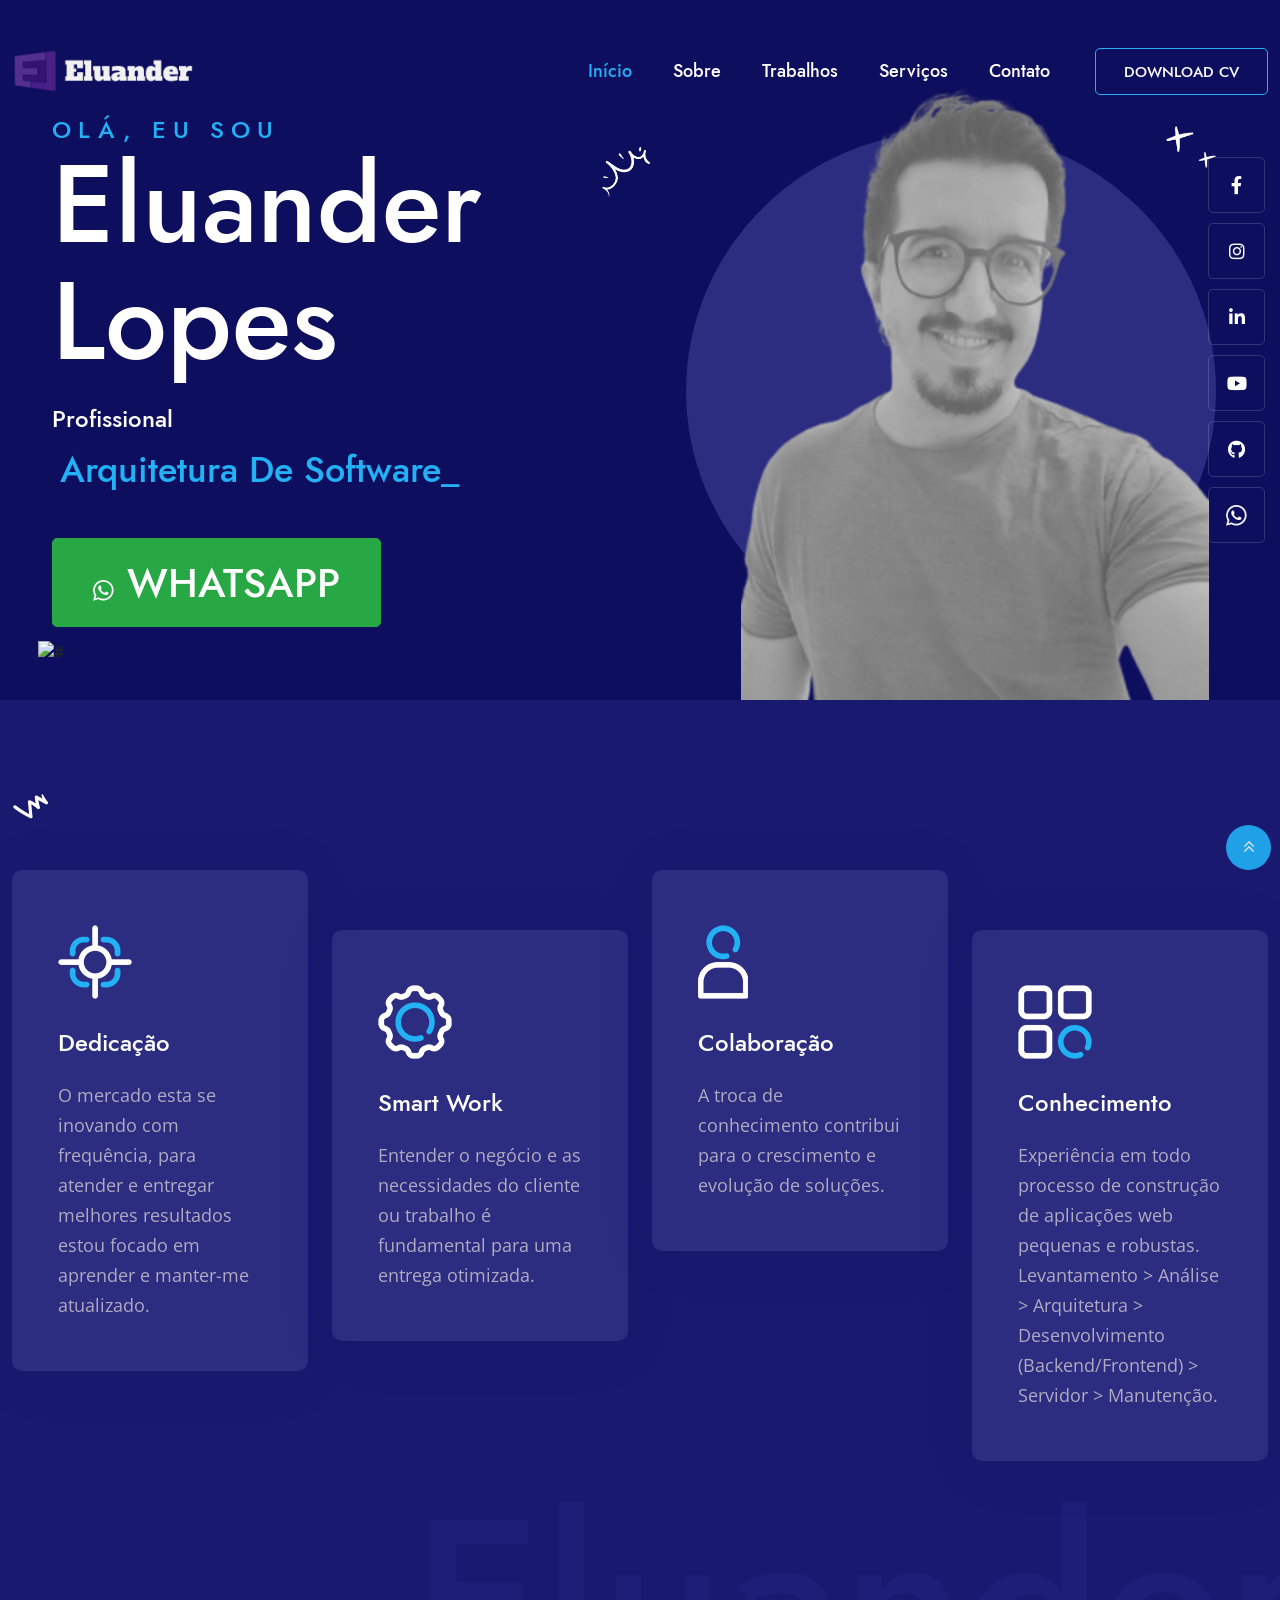
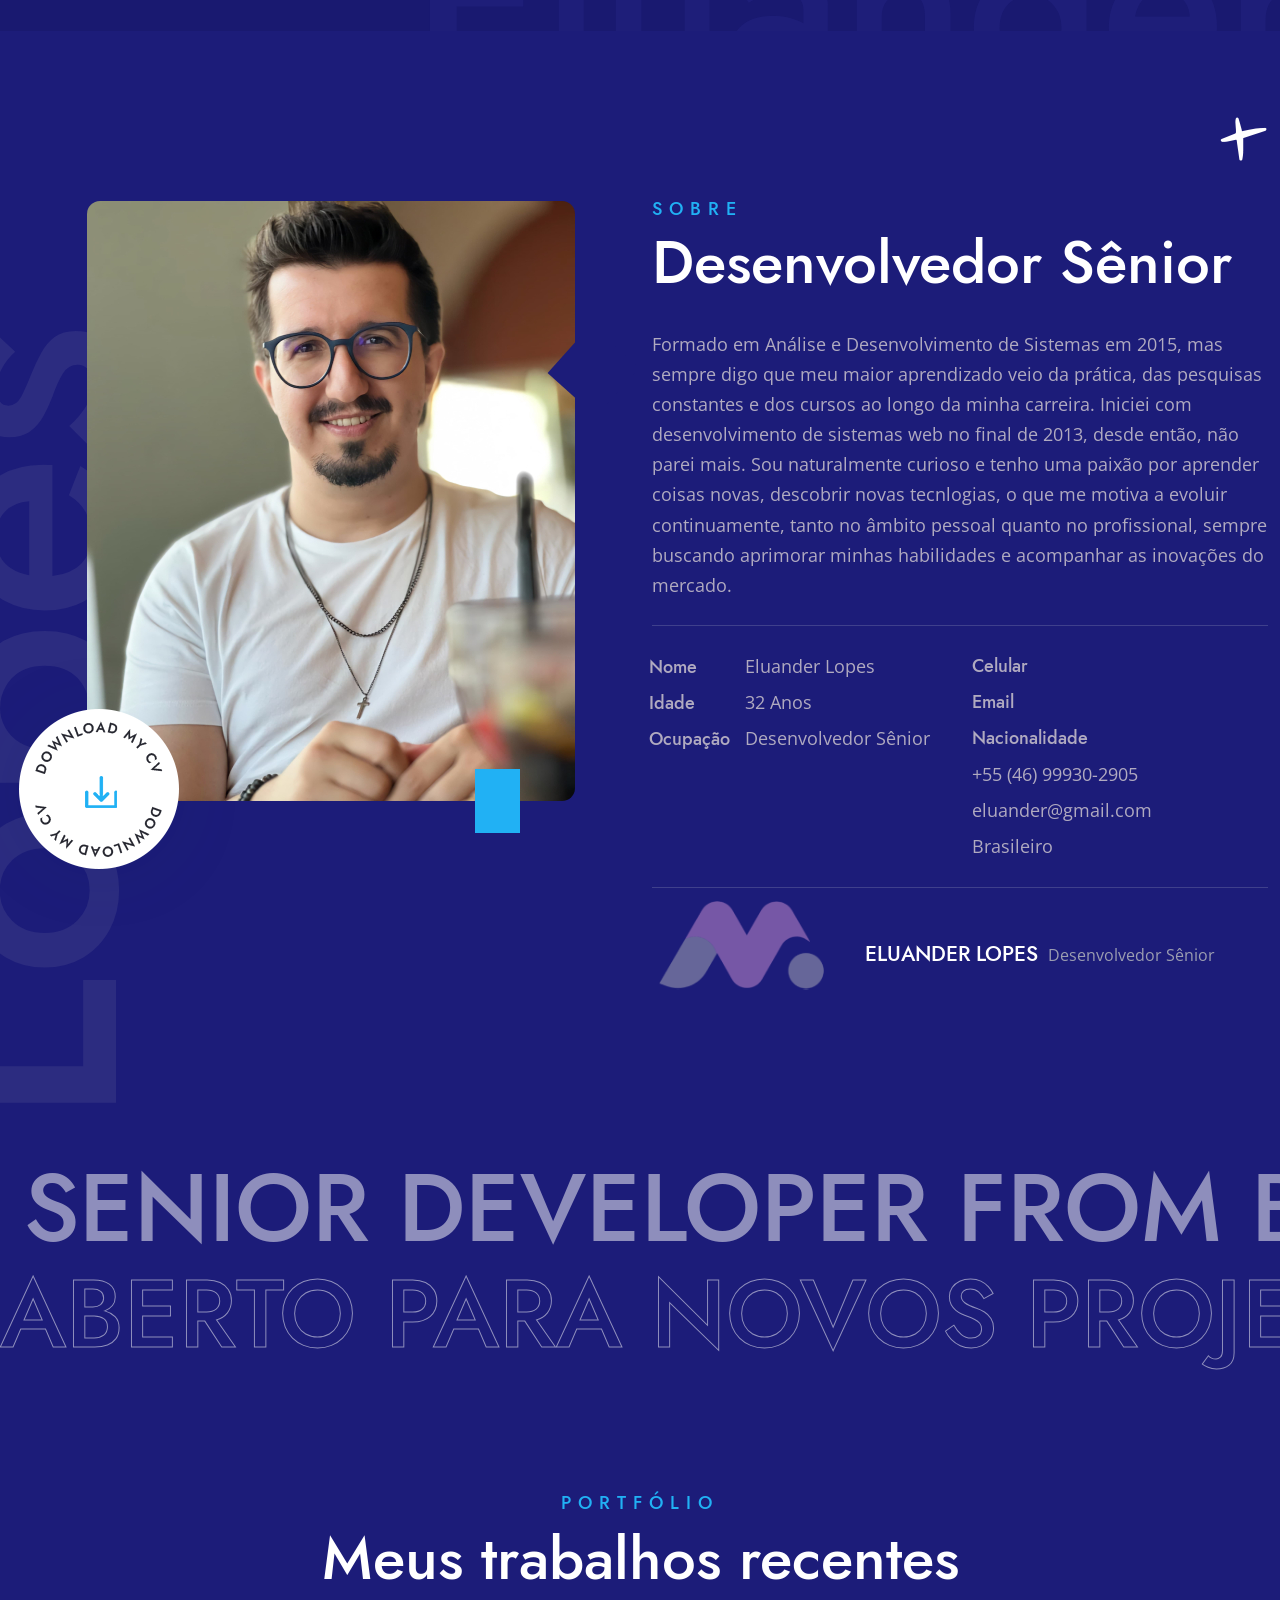
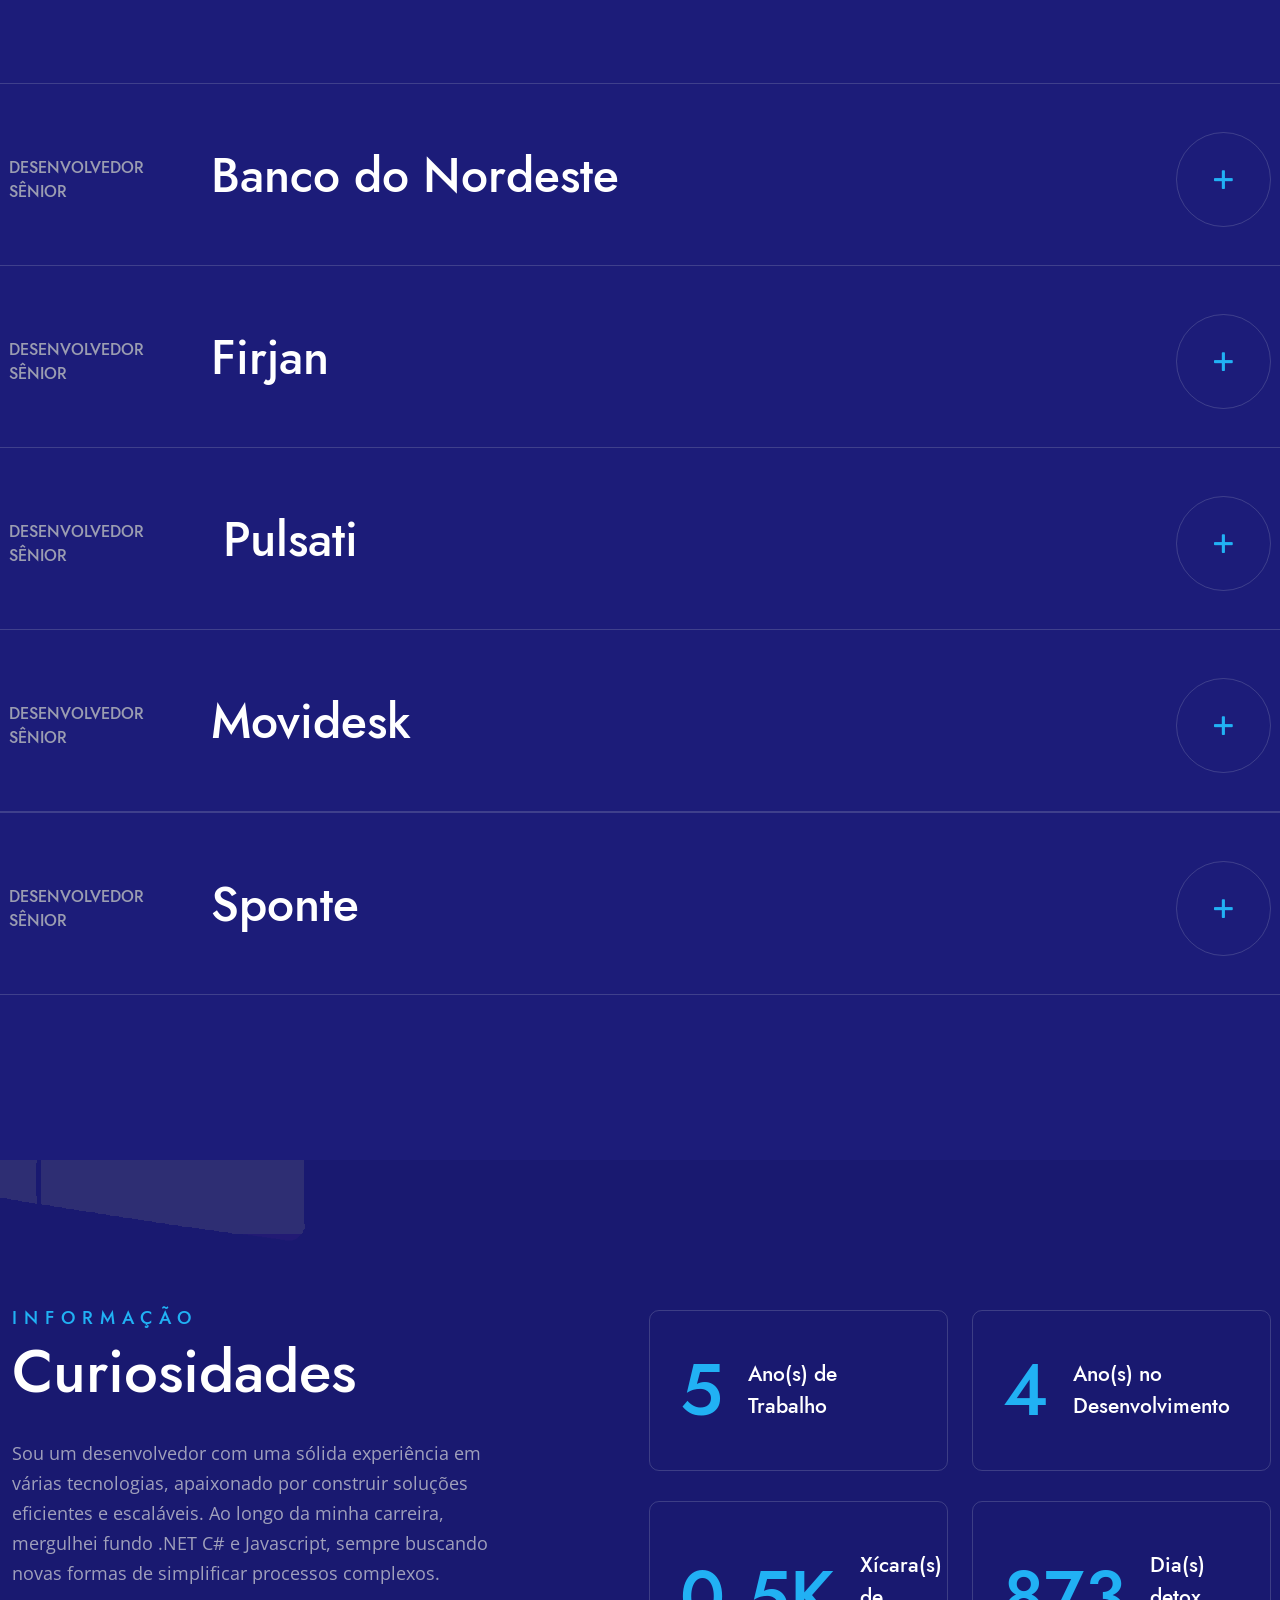
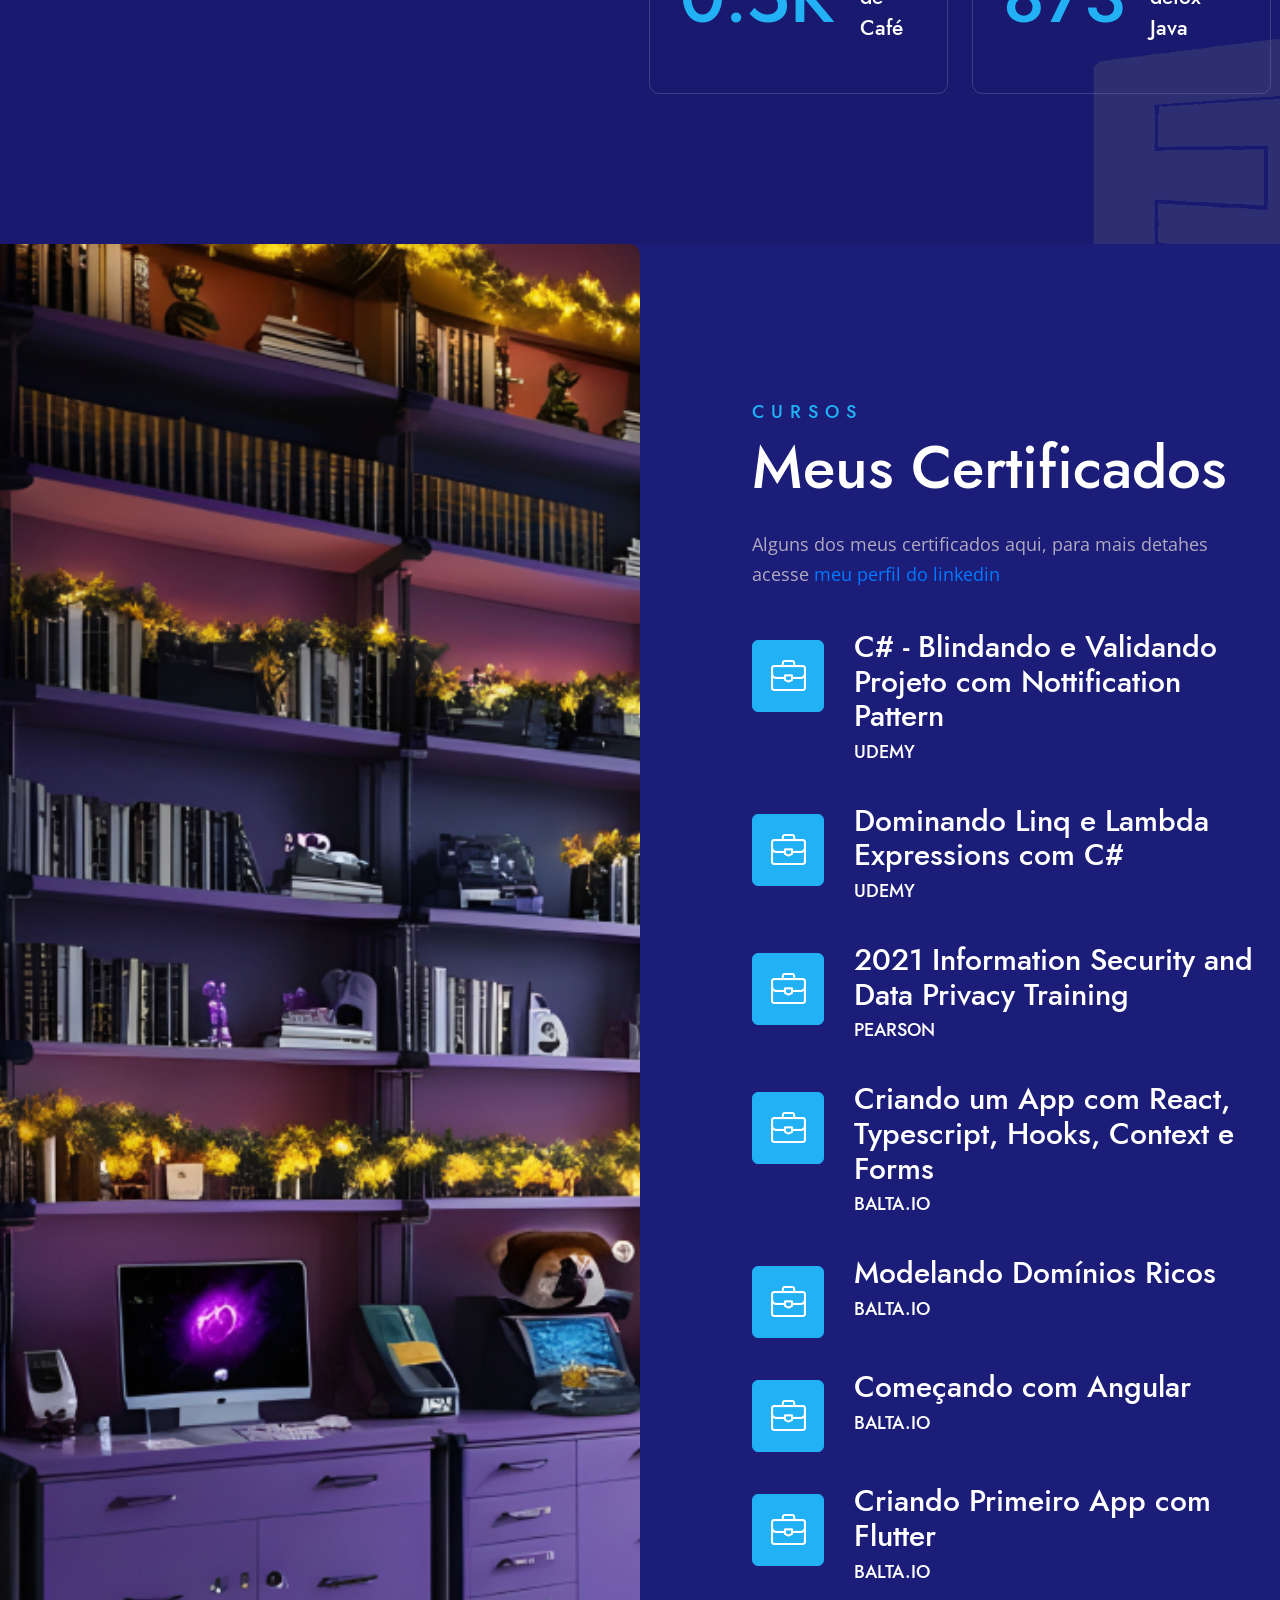
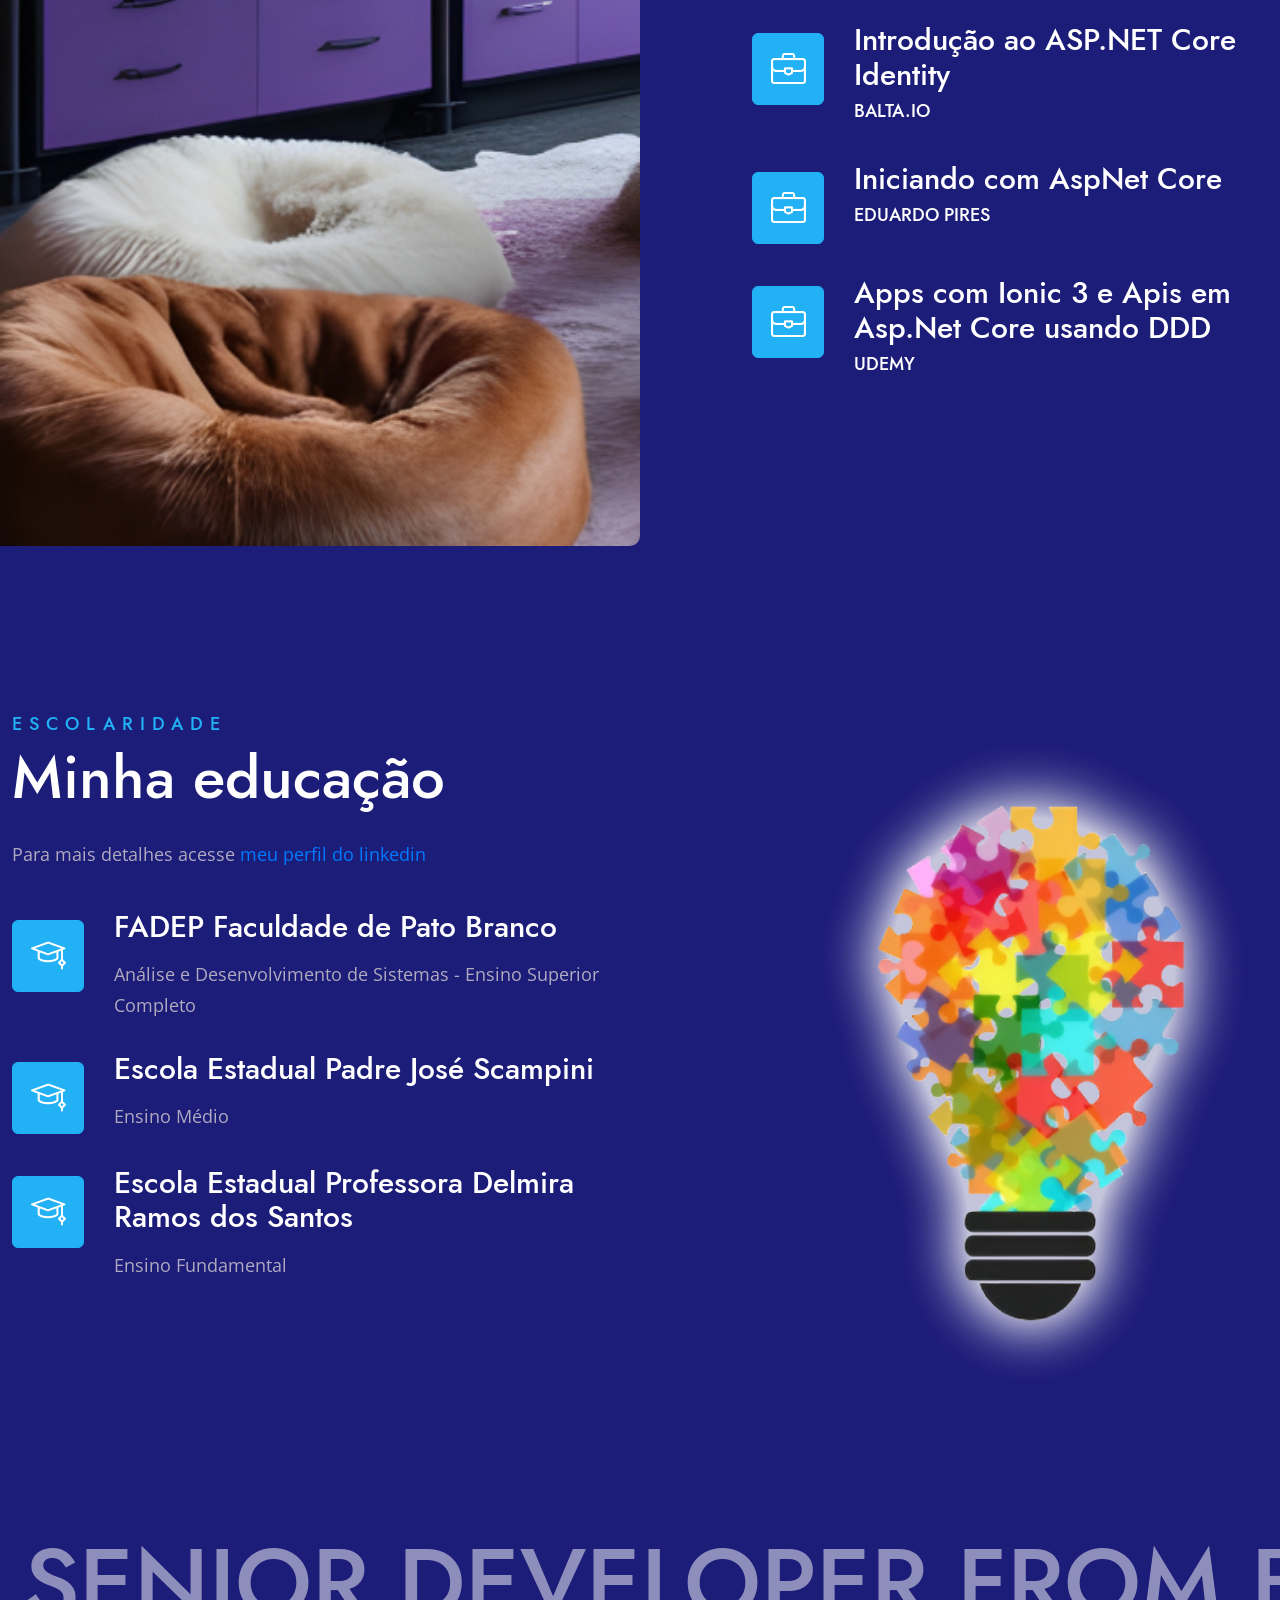
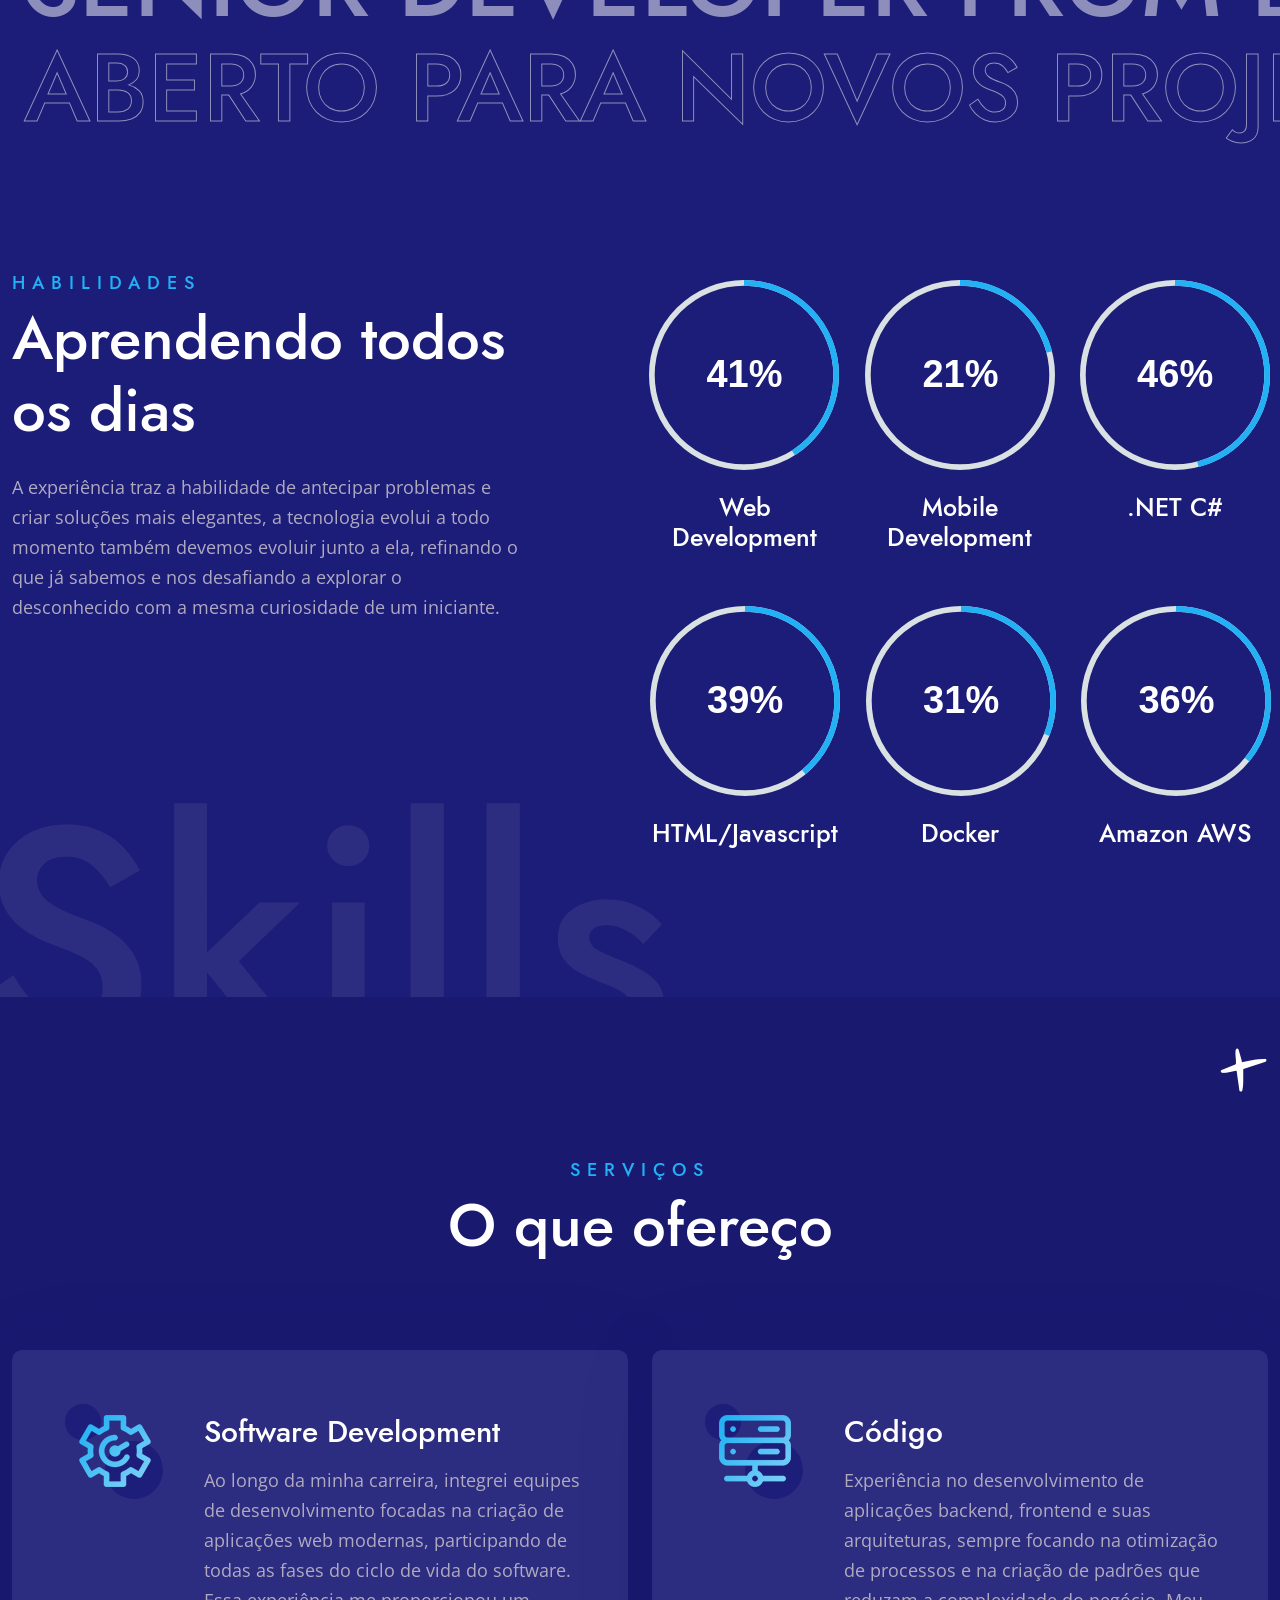
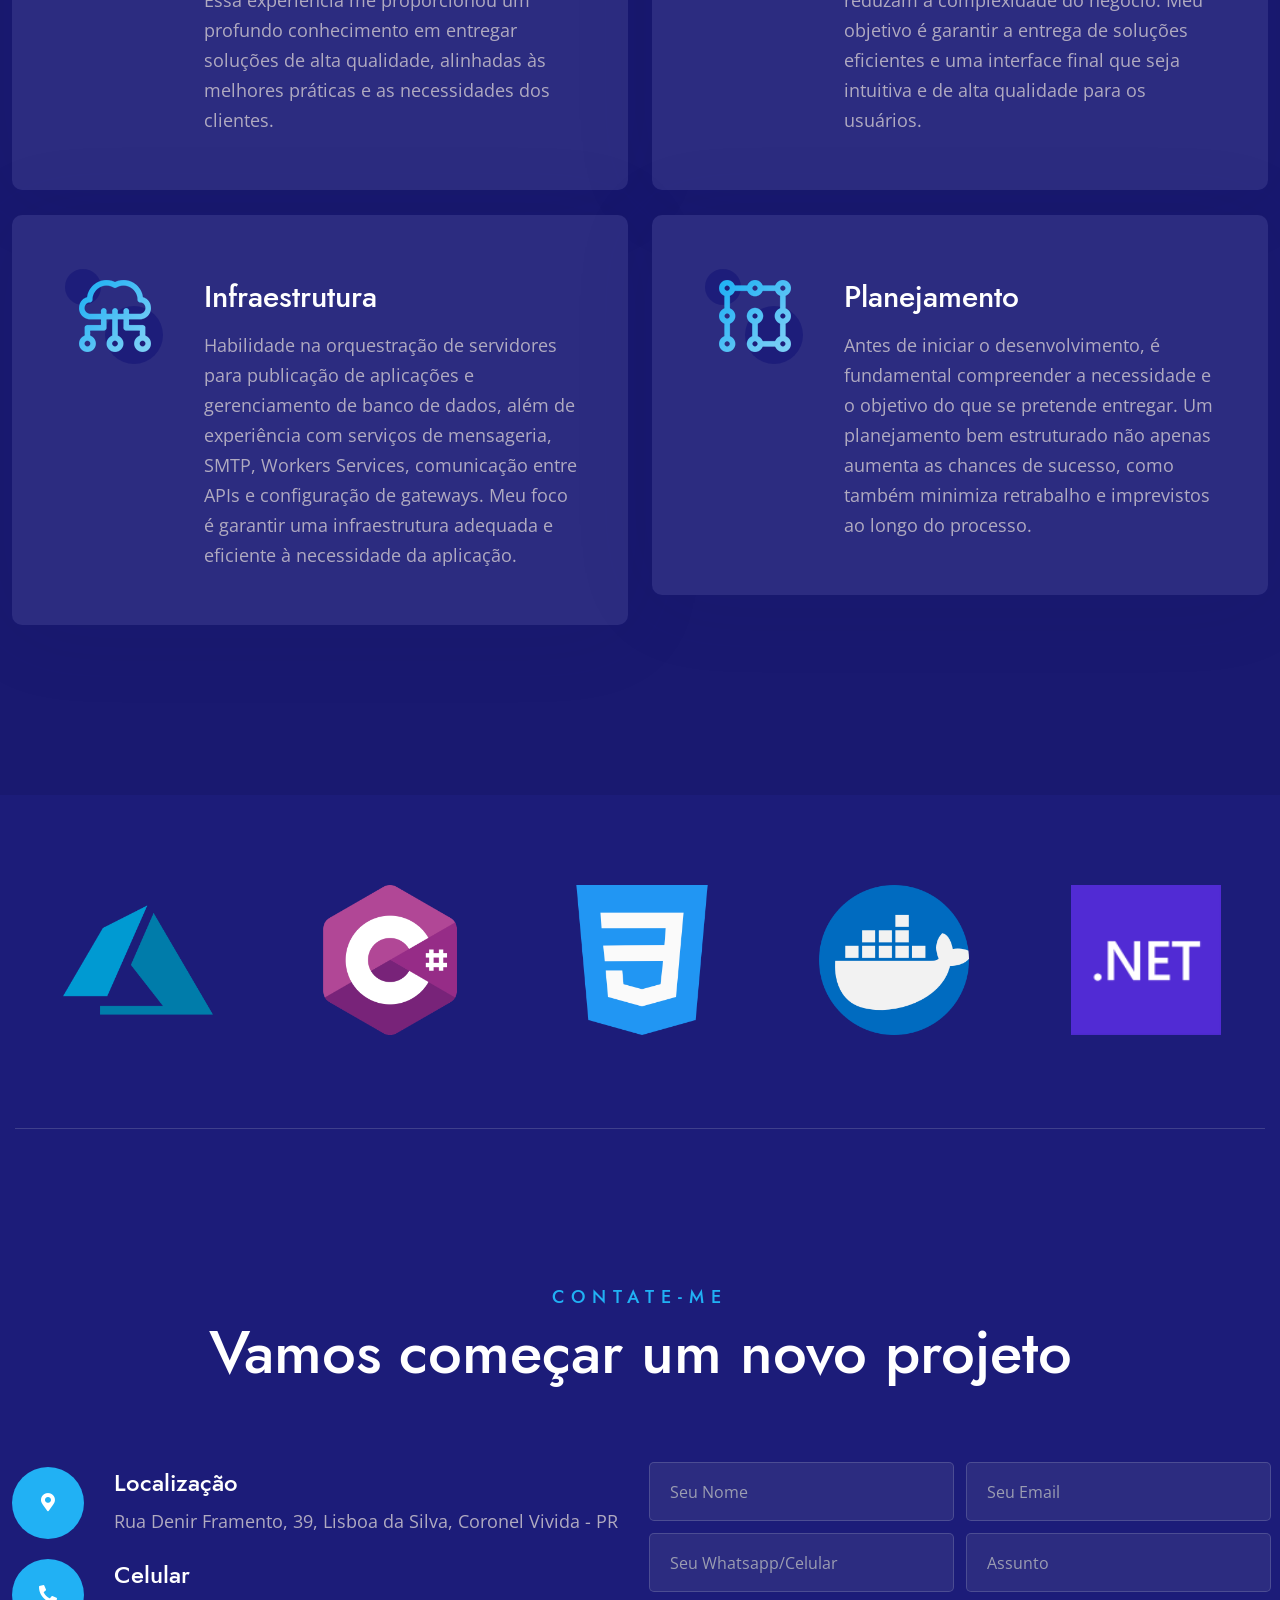
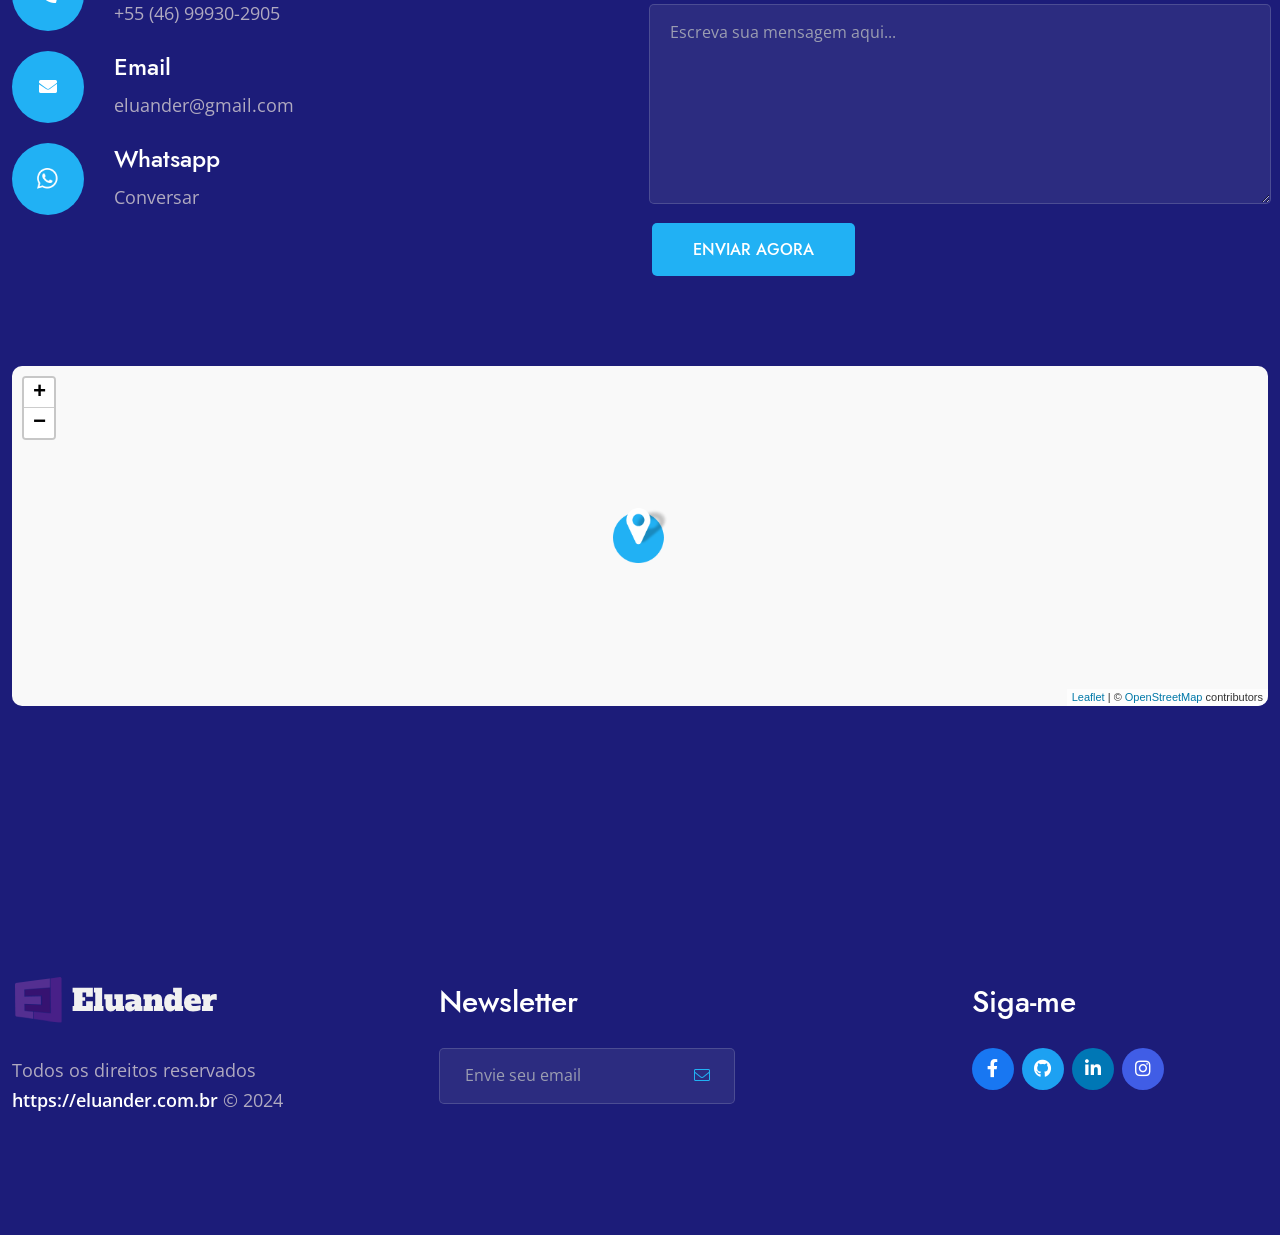
==== commit d96efa99: "correção do whatsapp" ====
--- a/index.html
+++ b/index.html
@@ -1517,7 +1517,7 @@
                                     <li
                                         class="contact-phone s-contact mb-20 transition-3 d-lg-flex  align-items-center">
                                         <div class="contact-icon d-inline-block text-center theme-bg mr-30">
-                                            <span class="text-white d-inline-block" style="line-height: 86px;">
+                                            <span class="text-white d-inline-block">
                                                 <i class="ico-whatsapp"></i>
                                             </span>
                                         </div><!-- /contact-icon -->
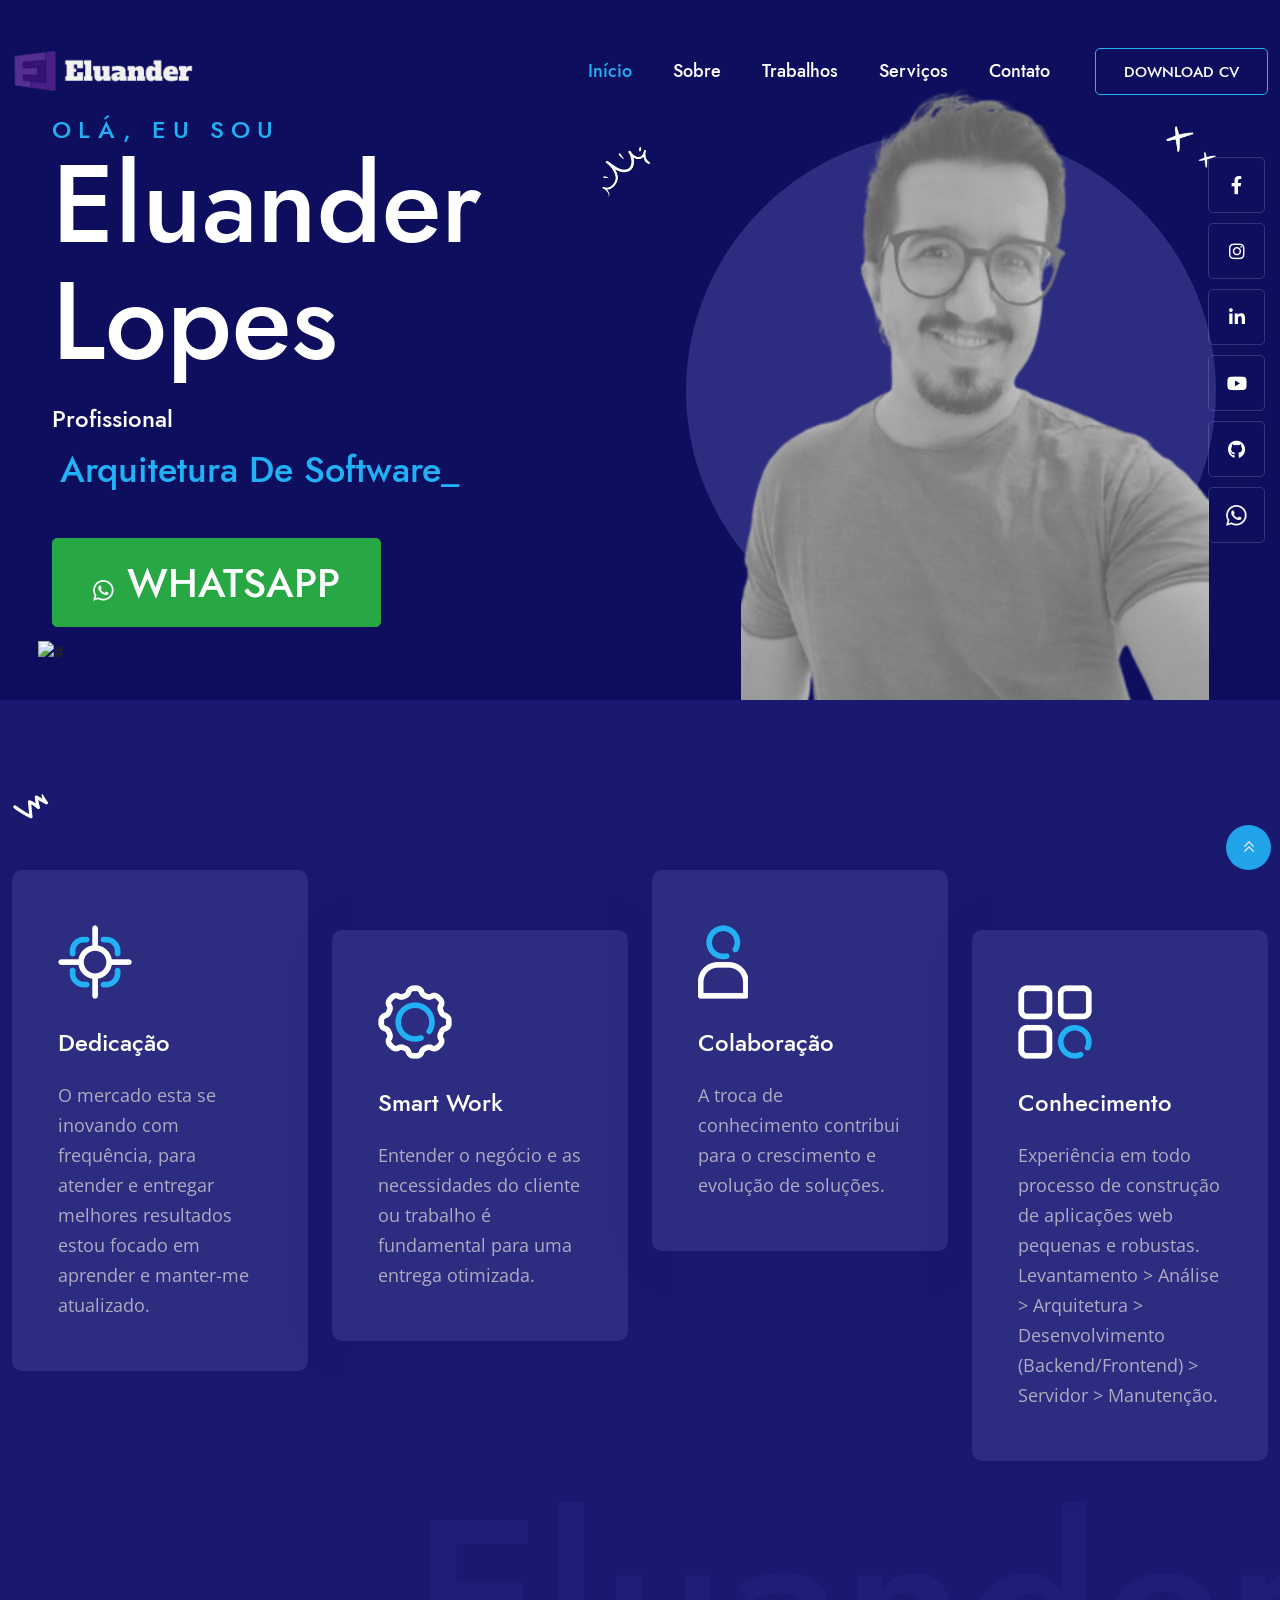
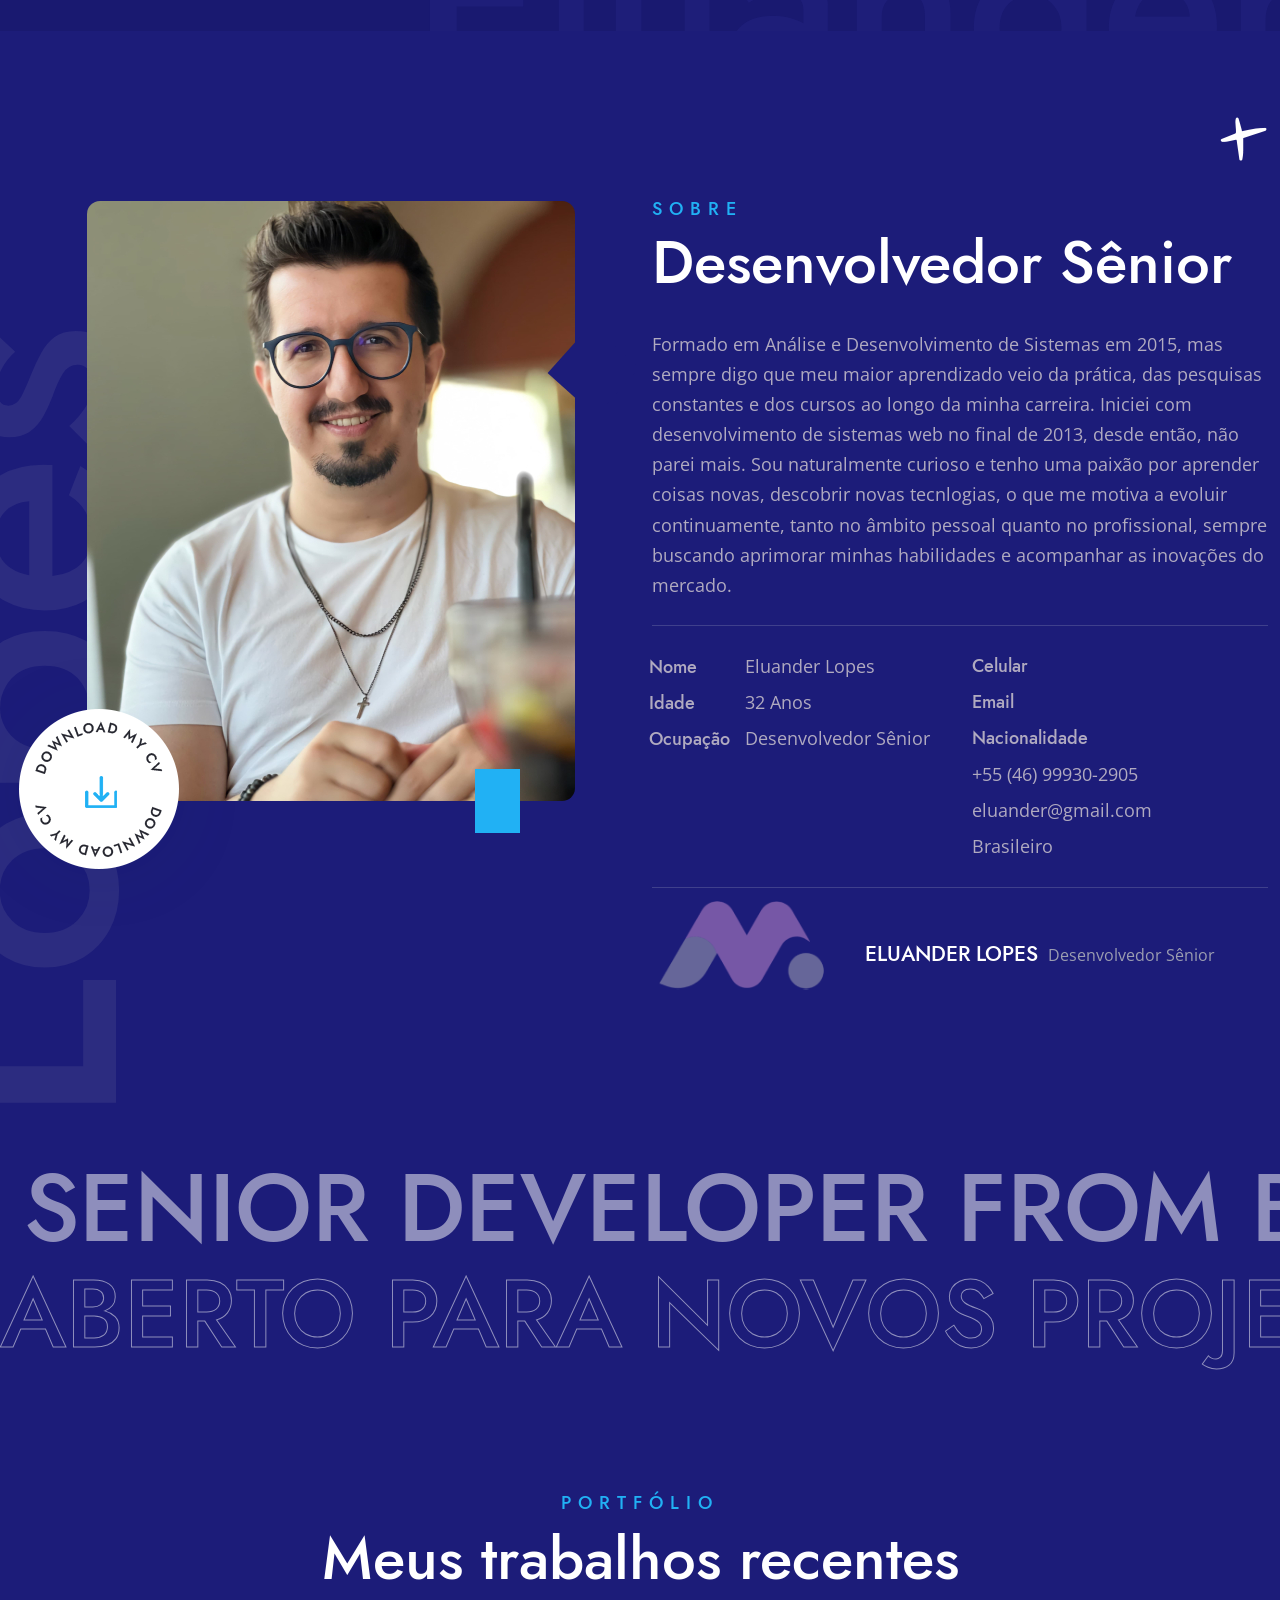
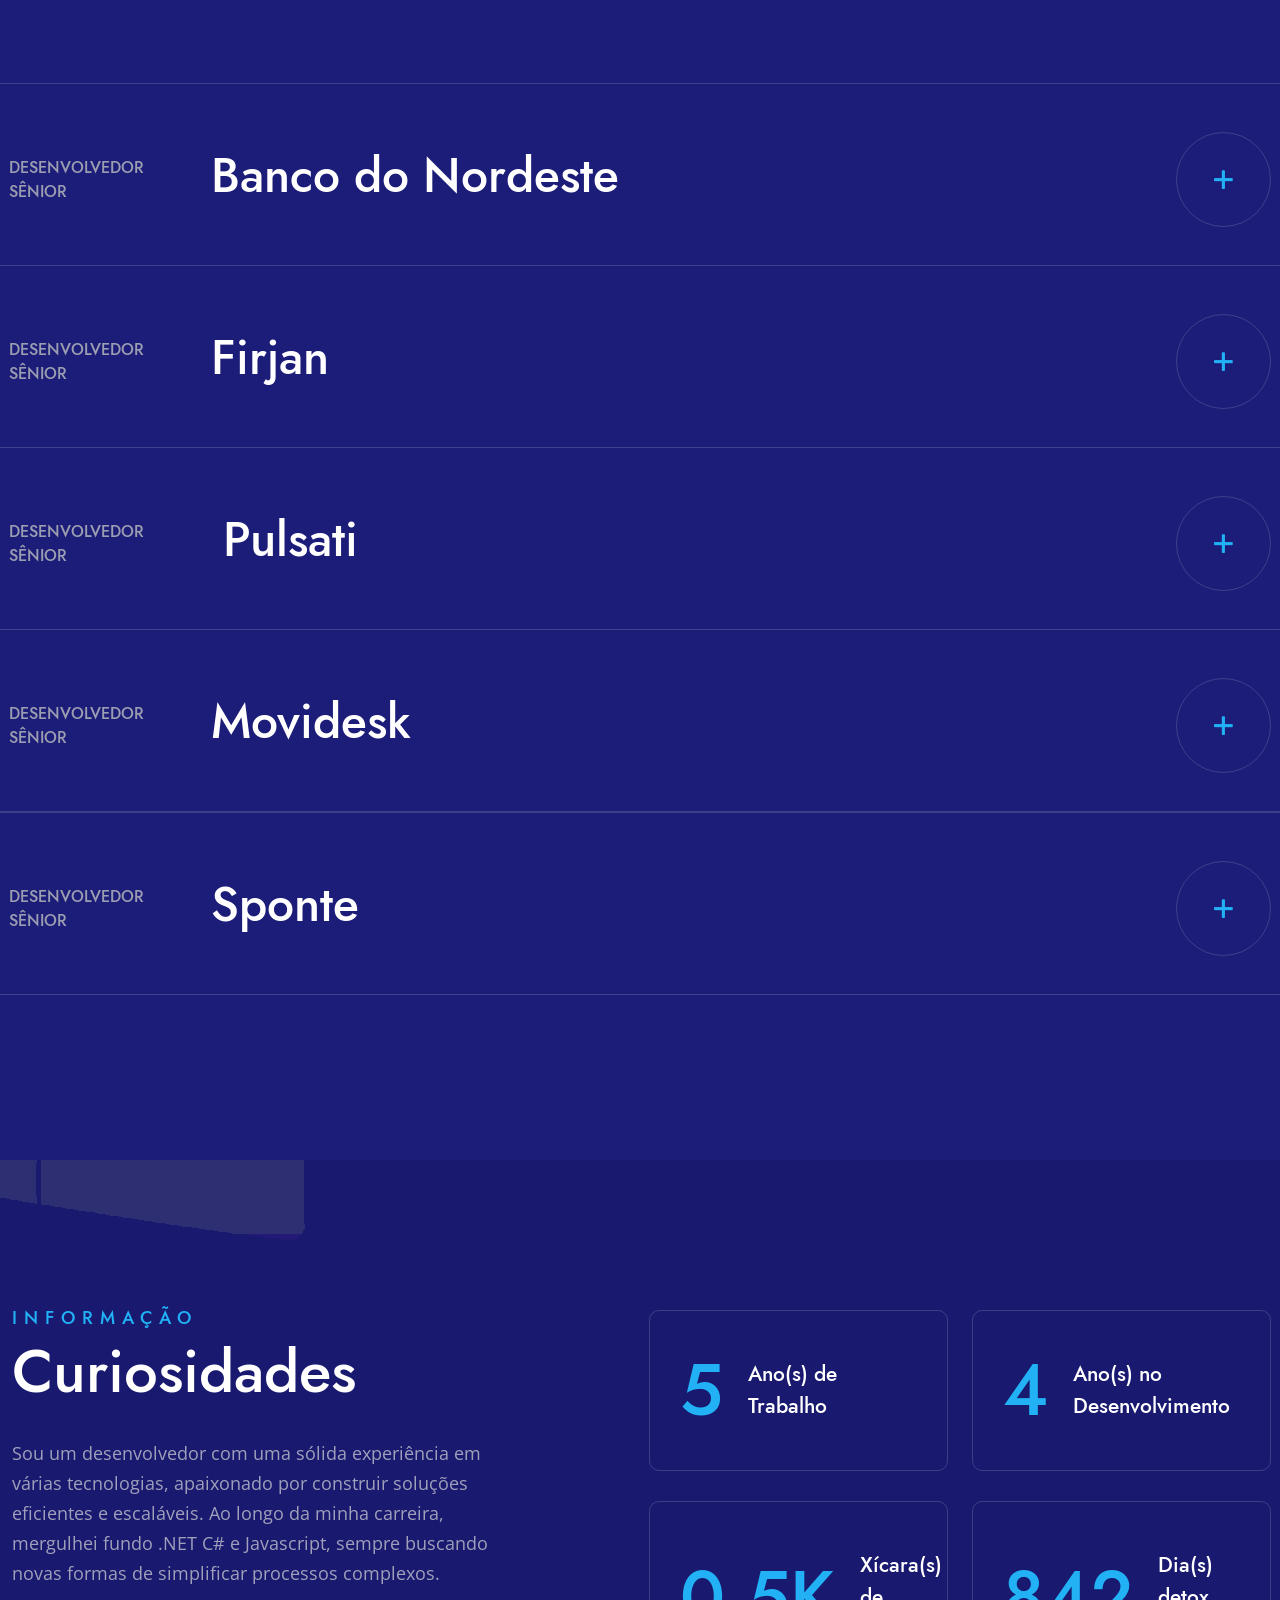
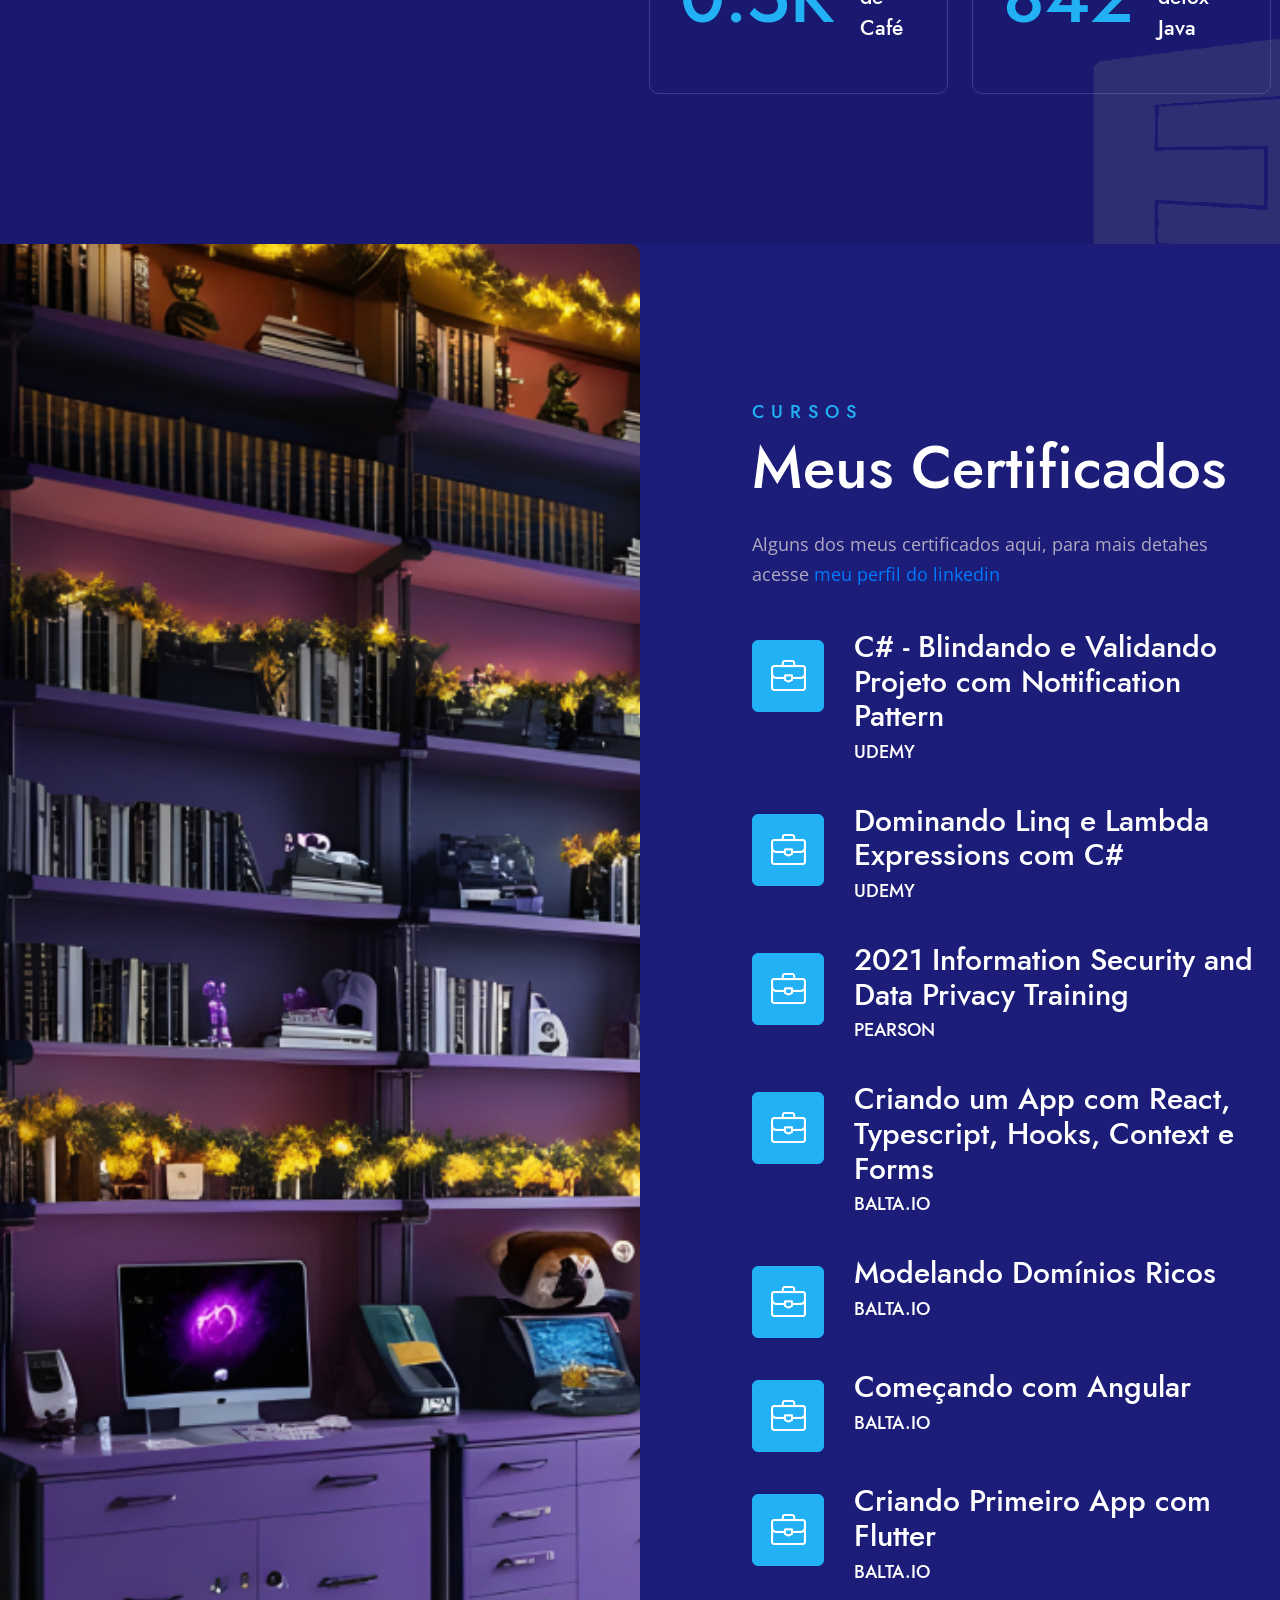
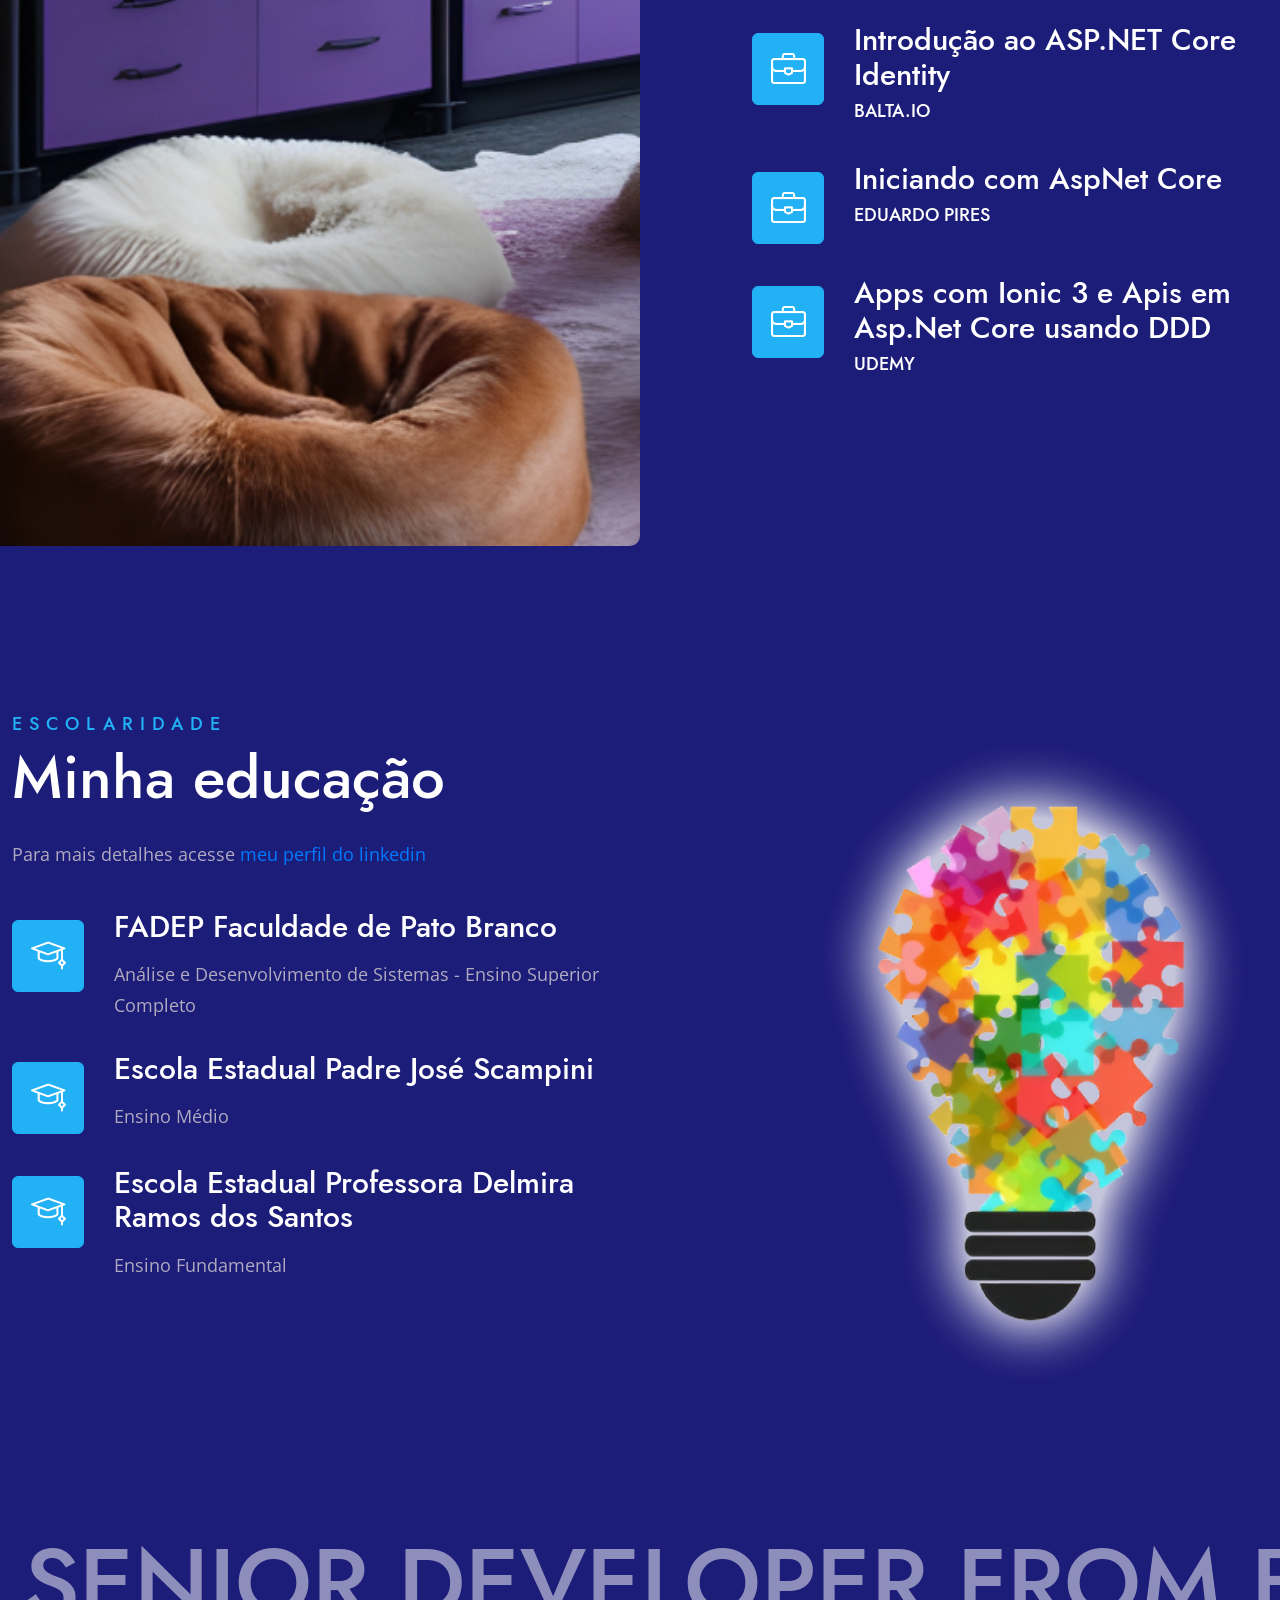
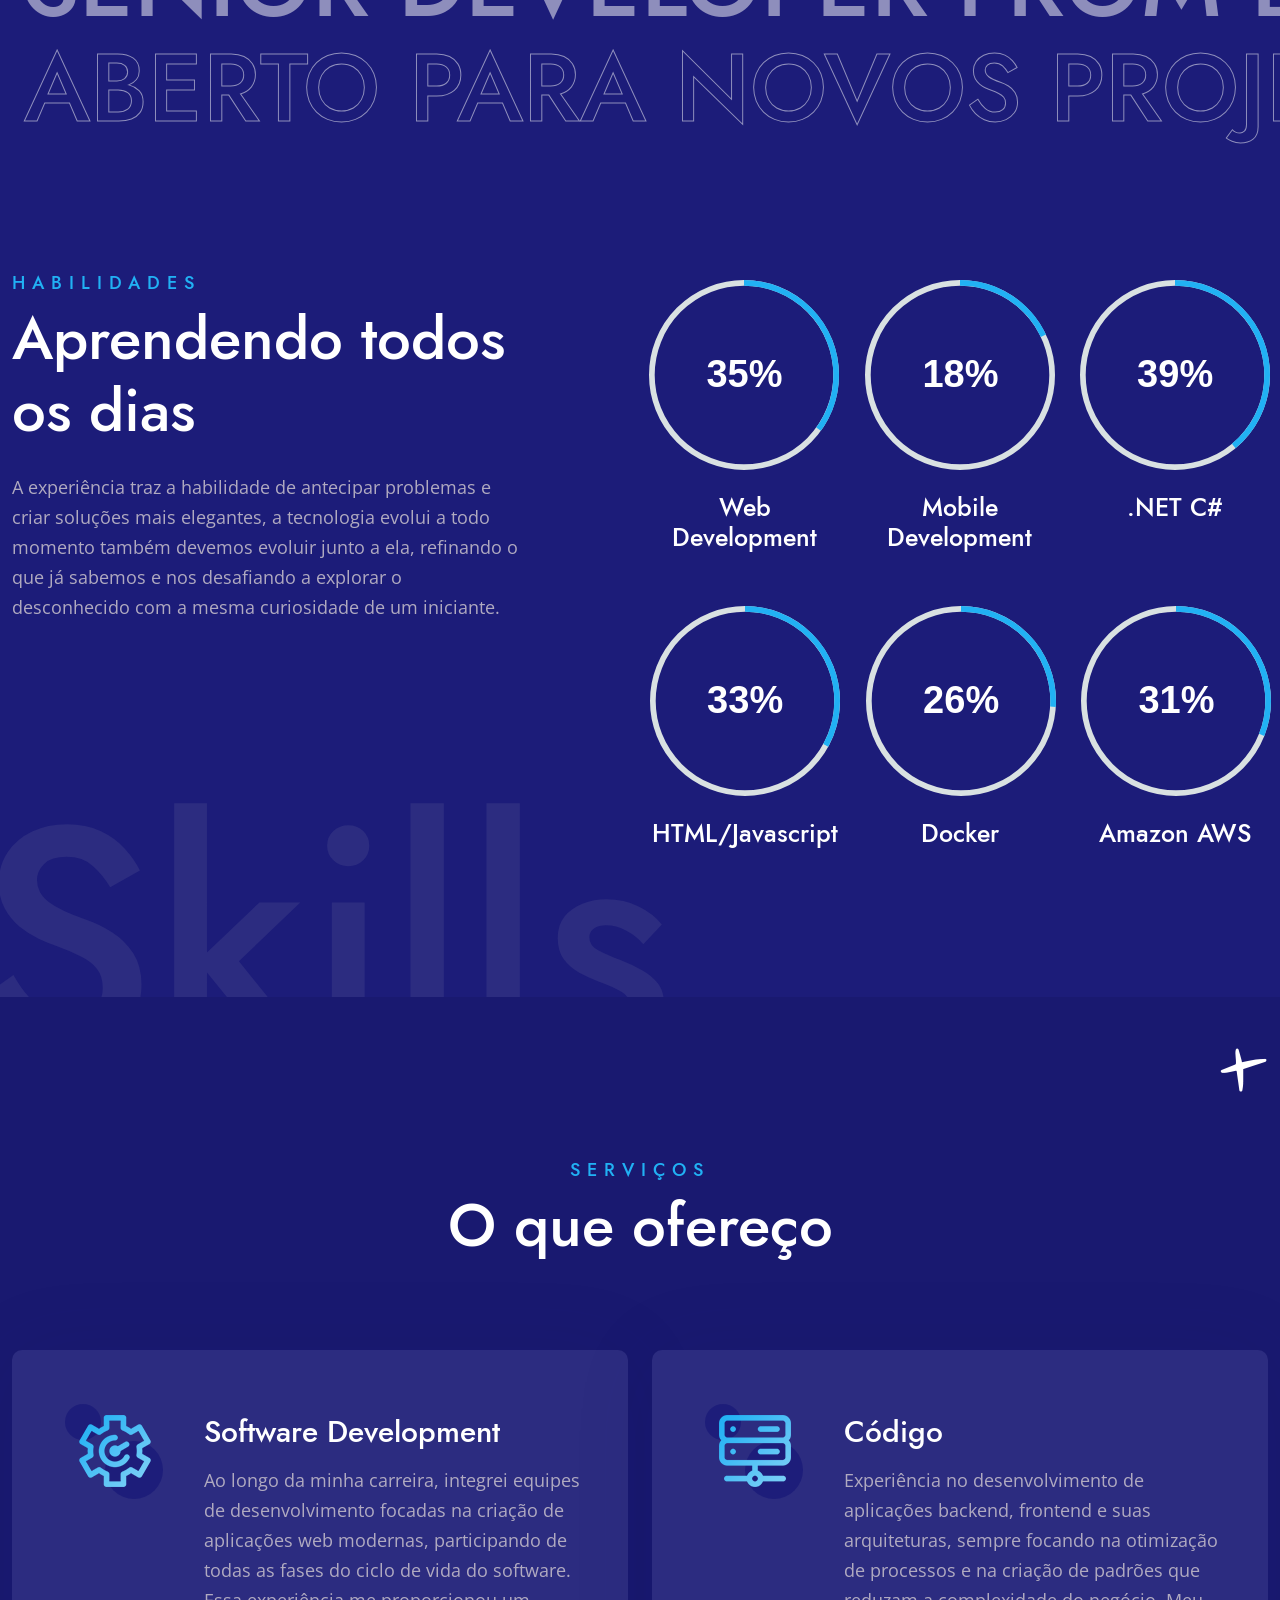
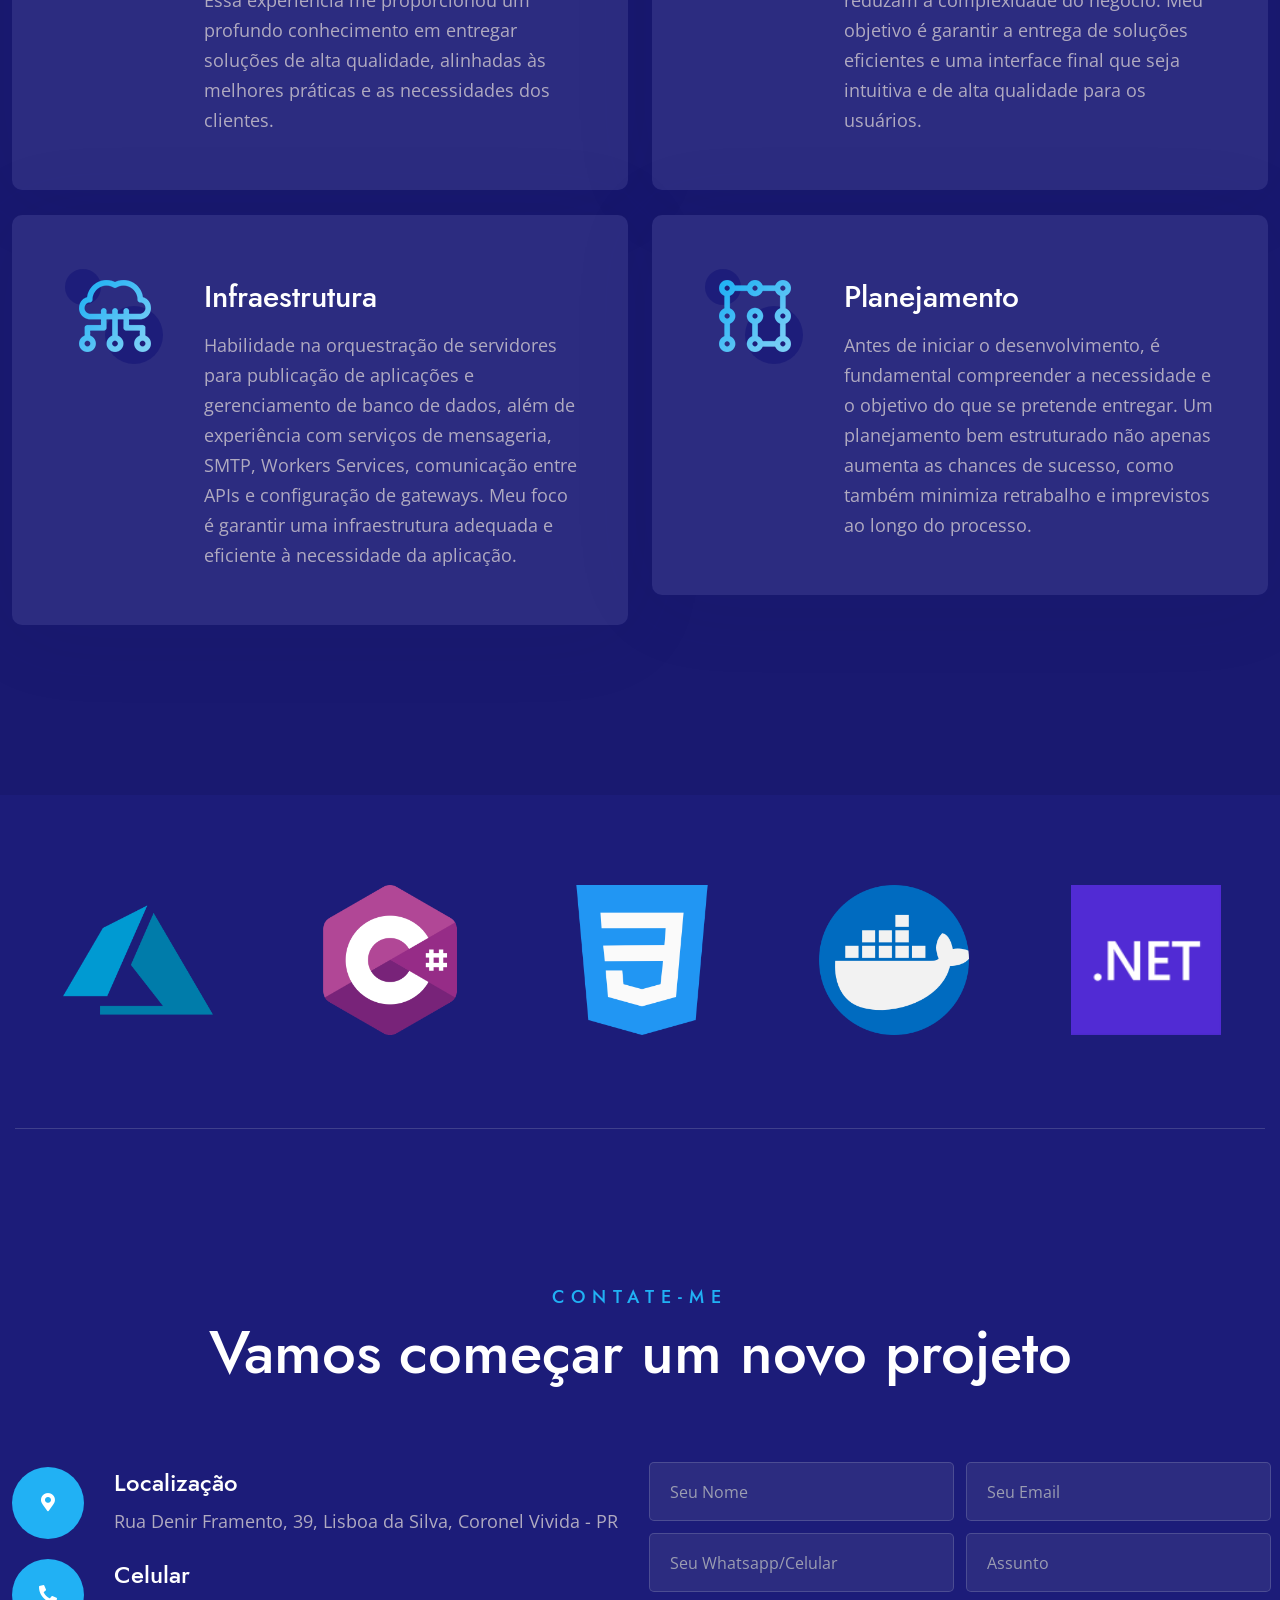
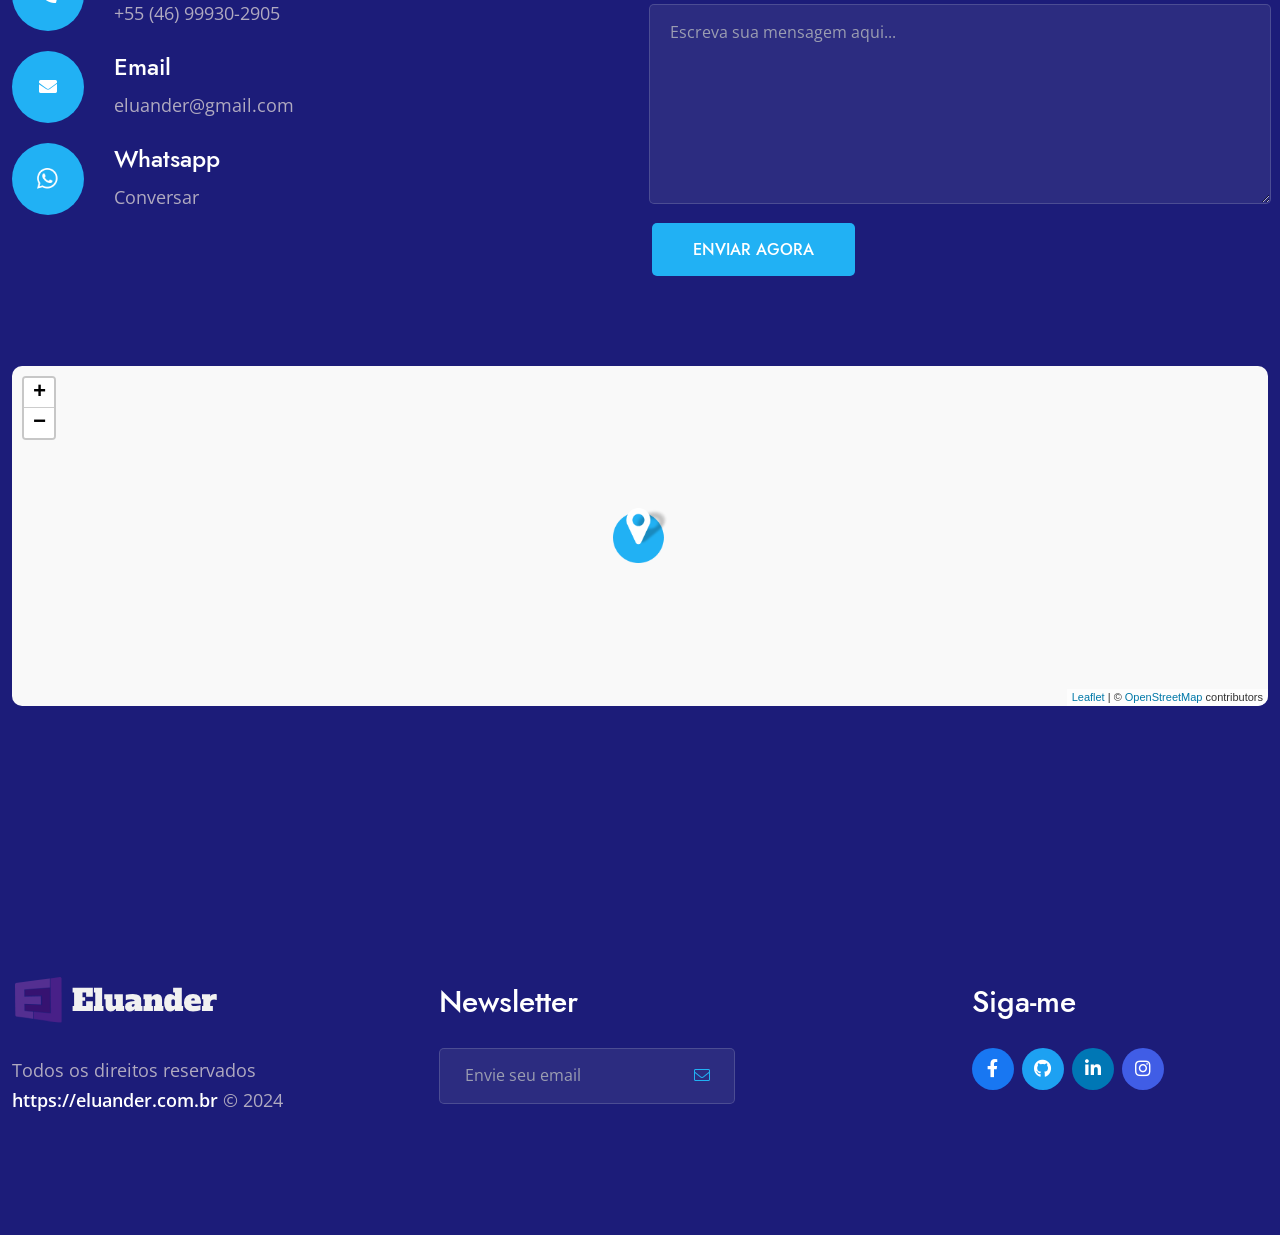
==== commit 0d495888: "atualiza meta" ====
--- a/index.html
+++ b/index.html
@@ -54,7 +54,7 @@
 	<meta property="og:description" content="Desenvolvedor .NET" />
 	<meta property="og:url" content="https://eluander.com.br" />
 	<meta property="og:site-name" content="Eluander J. F. Lopes" />
-	<meta property="og:image" content="https://eluander.com.br/images/logo/eluander-logo-full-v2.png" />
+	<meta property="og:image" content="https://eluander.com.br/images/logo/eluander-logo-dark-full-v2.svg" />
 </head>
 
 <body class="body-midnight-blue position-relative">
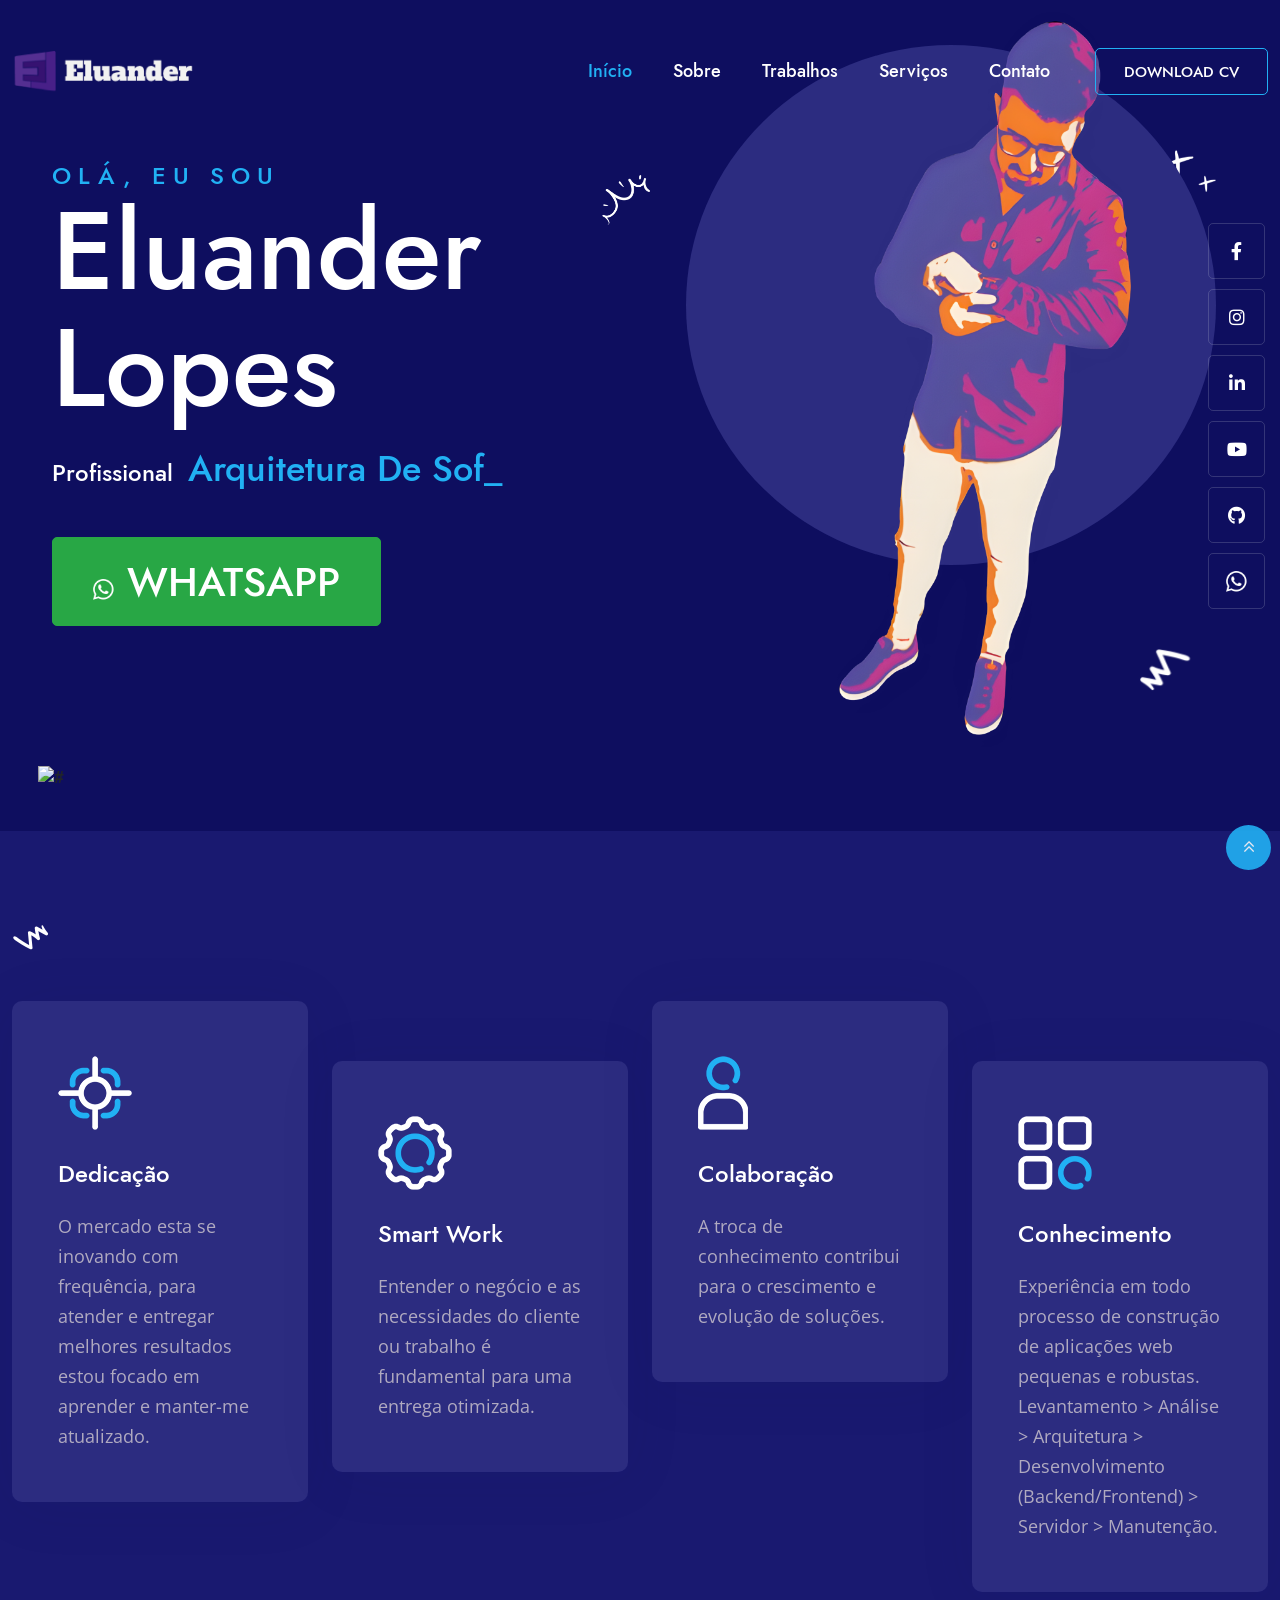
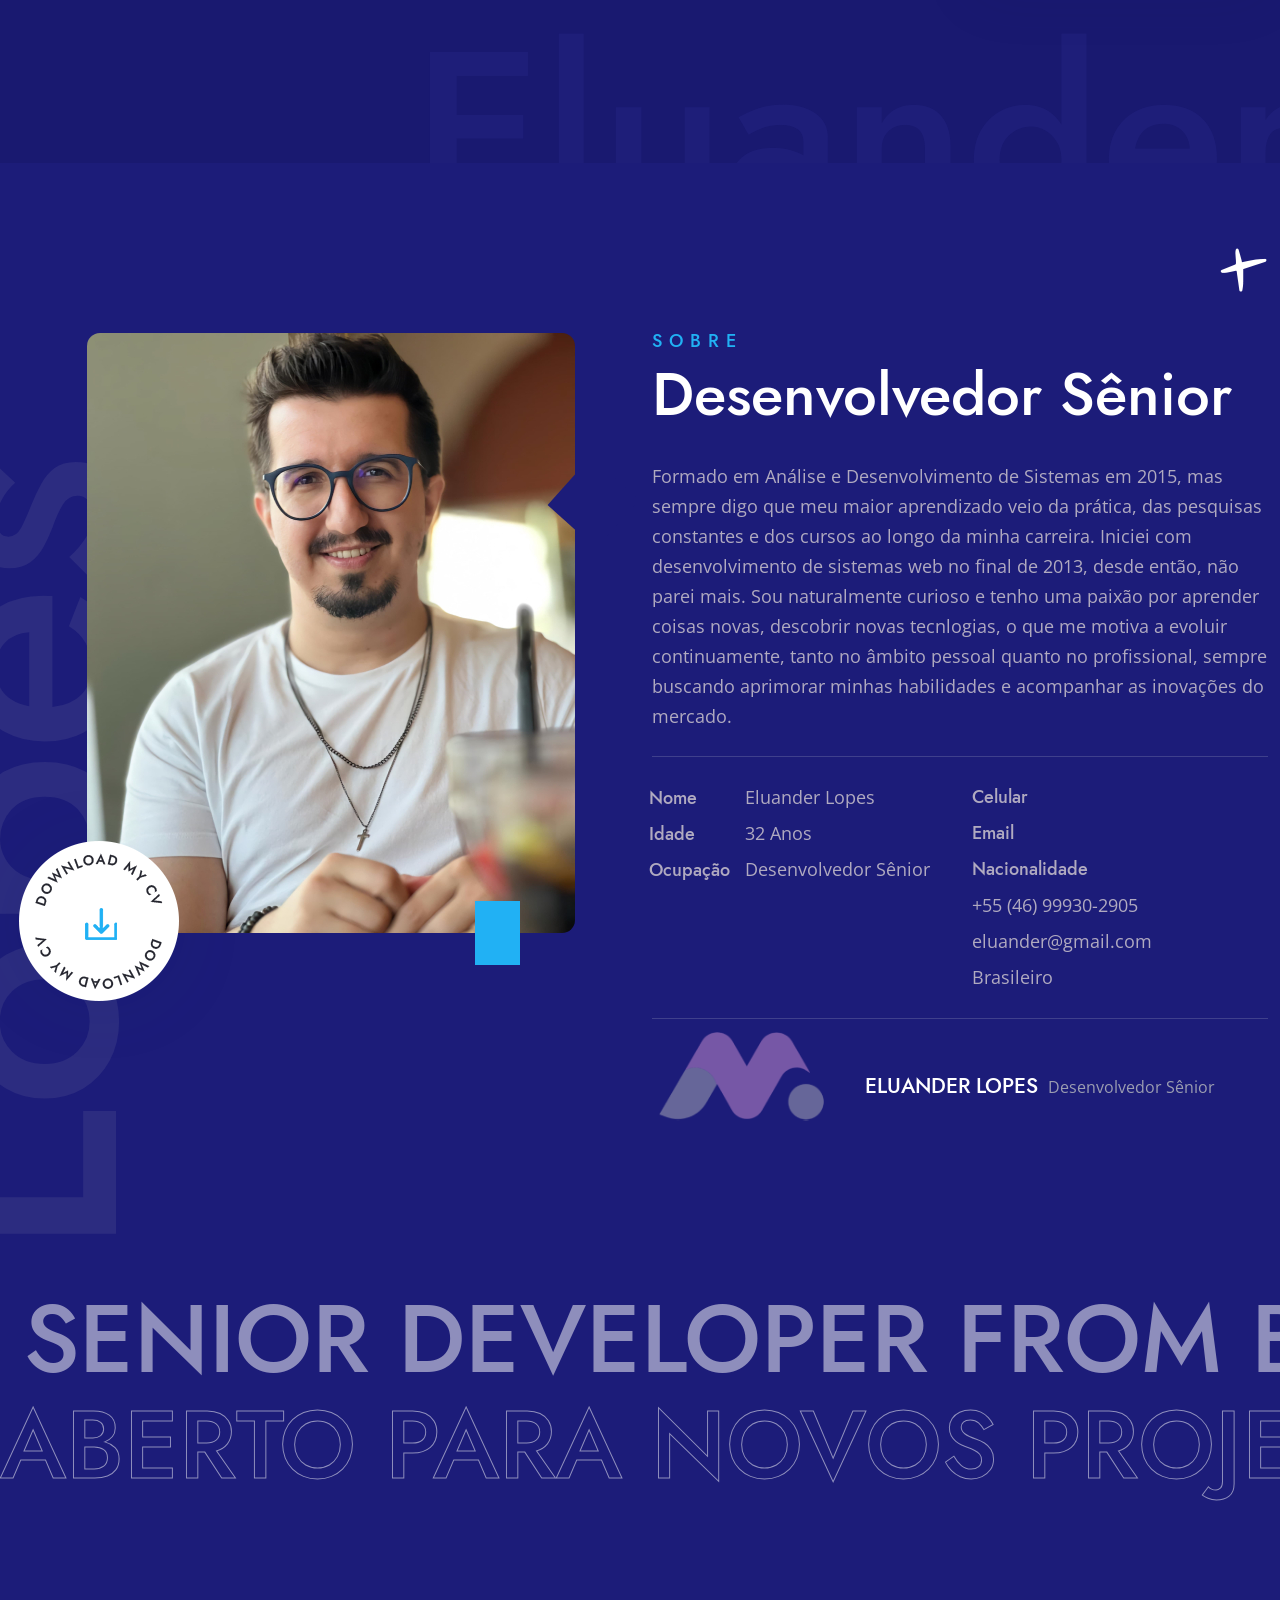
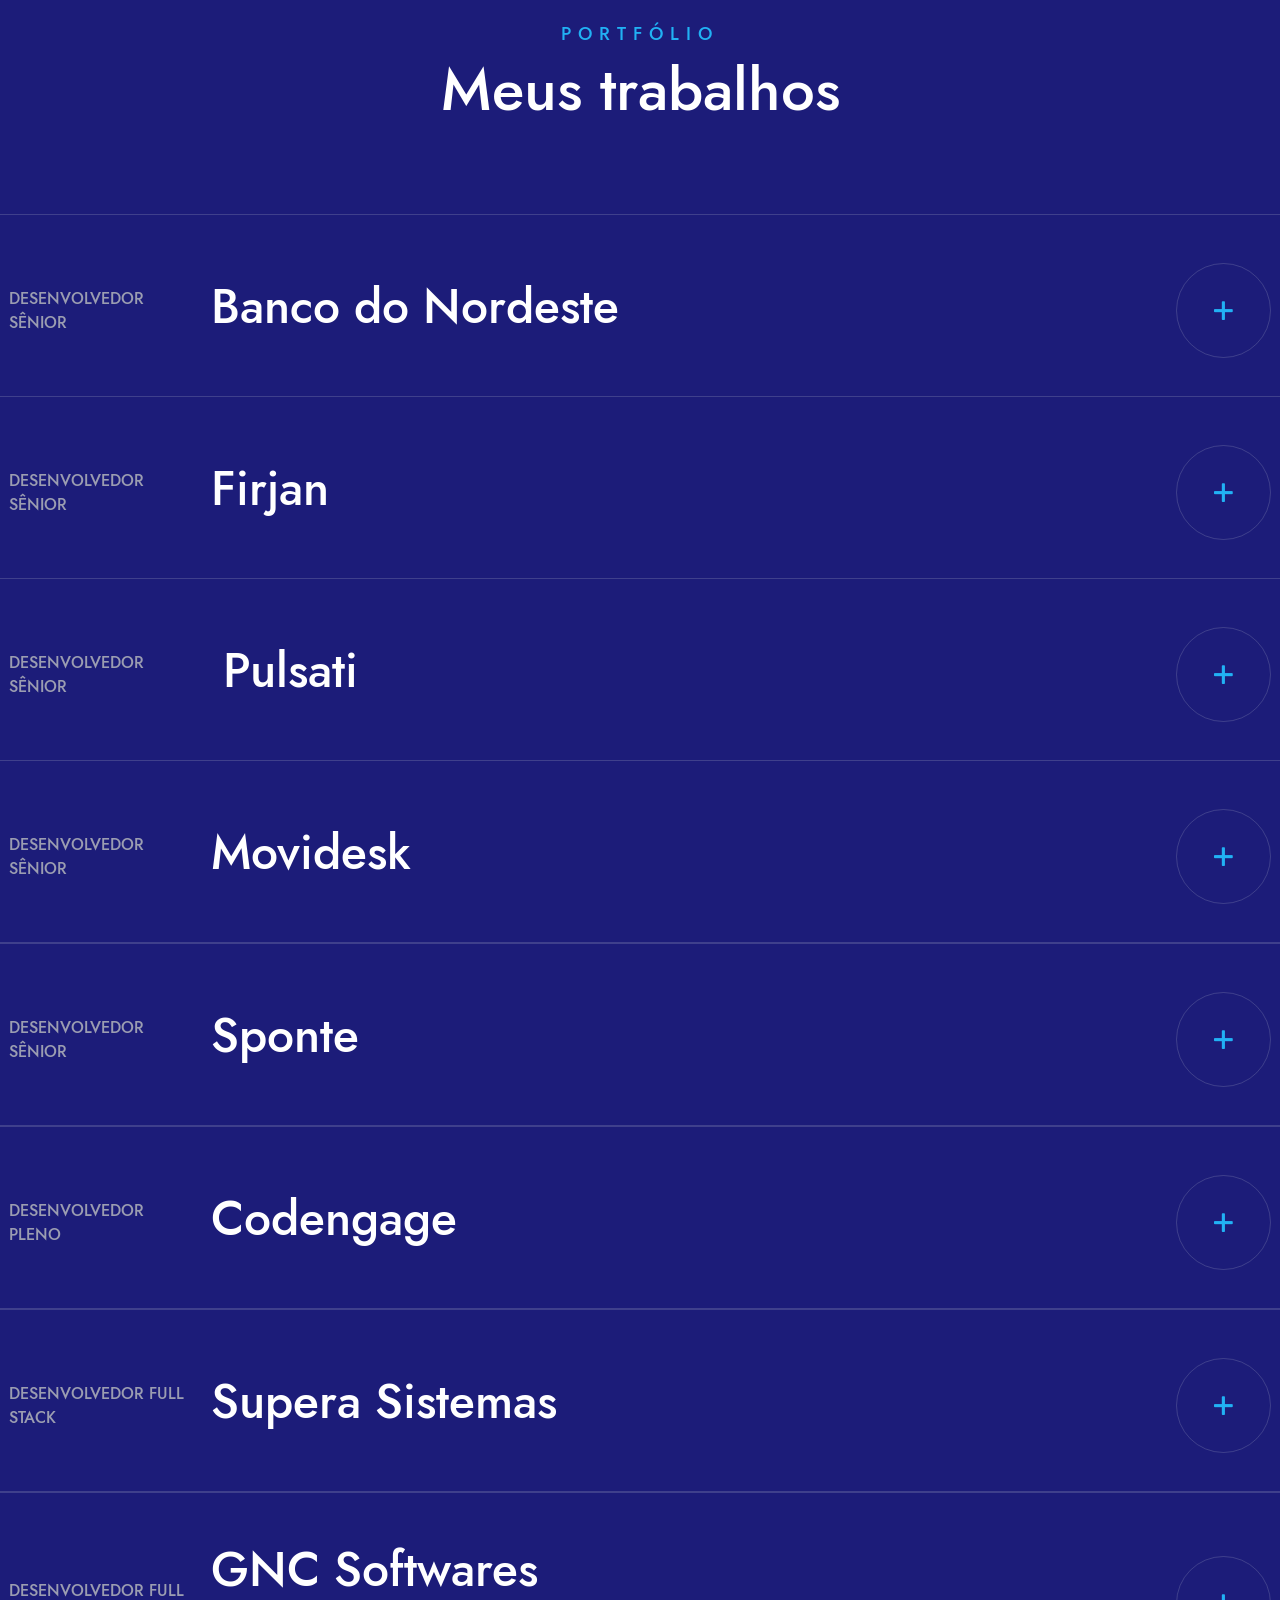
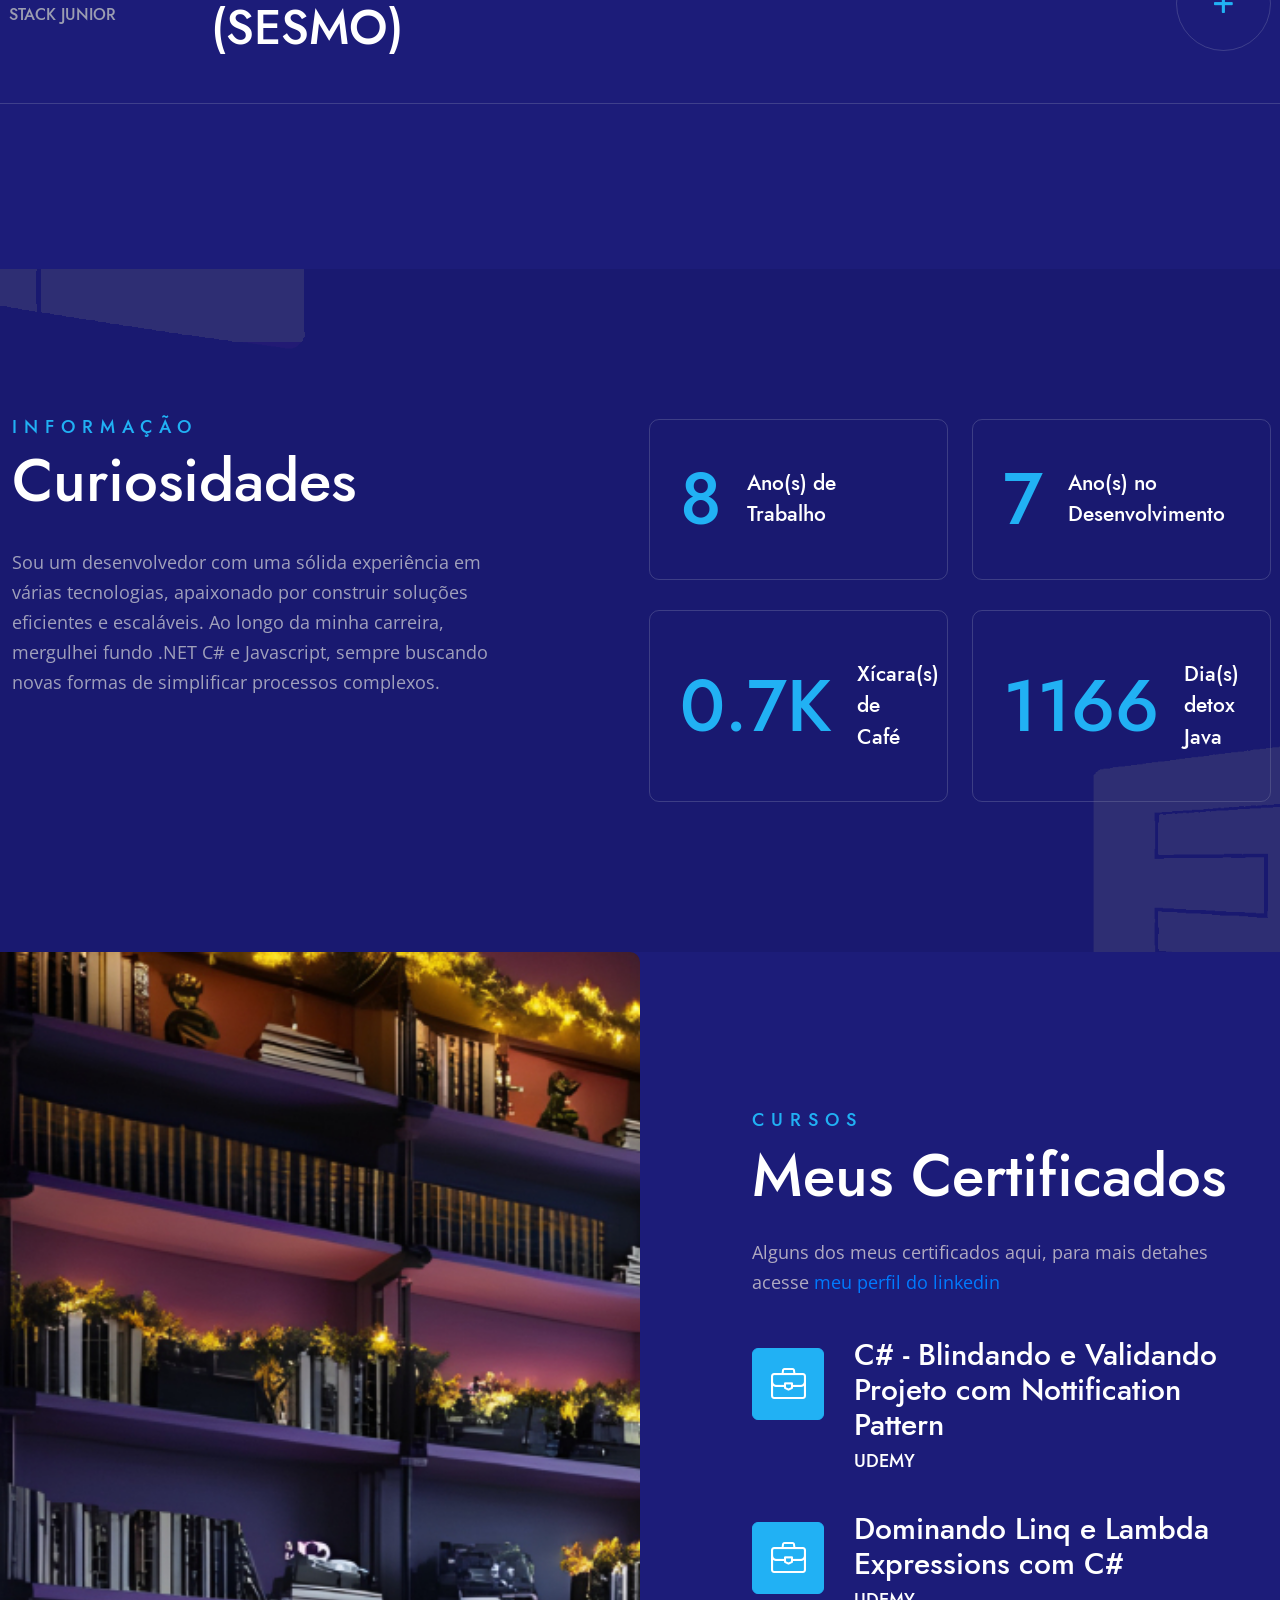
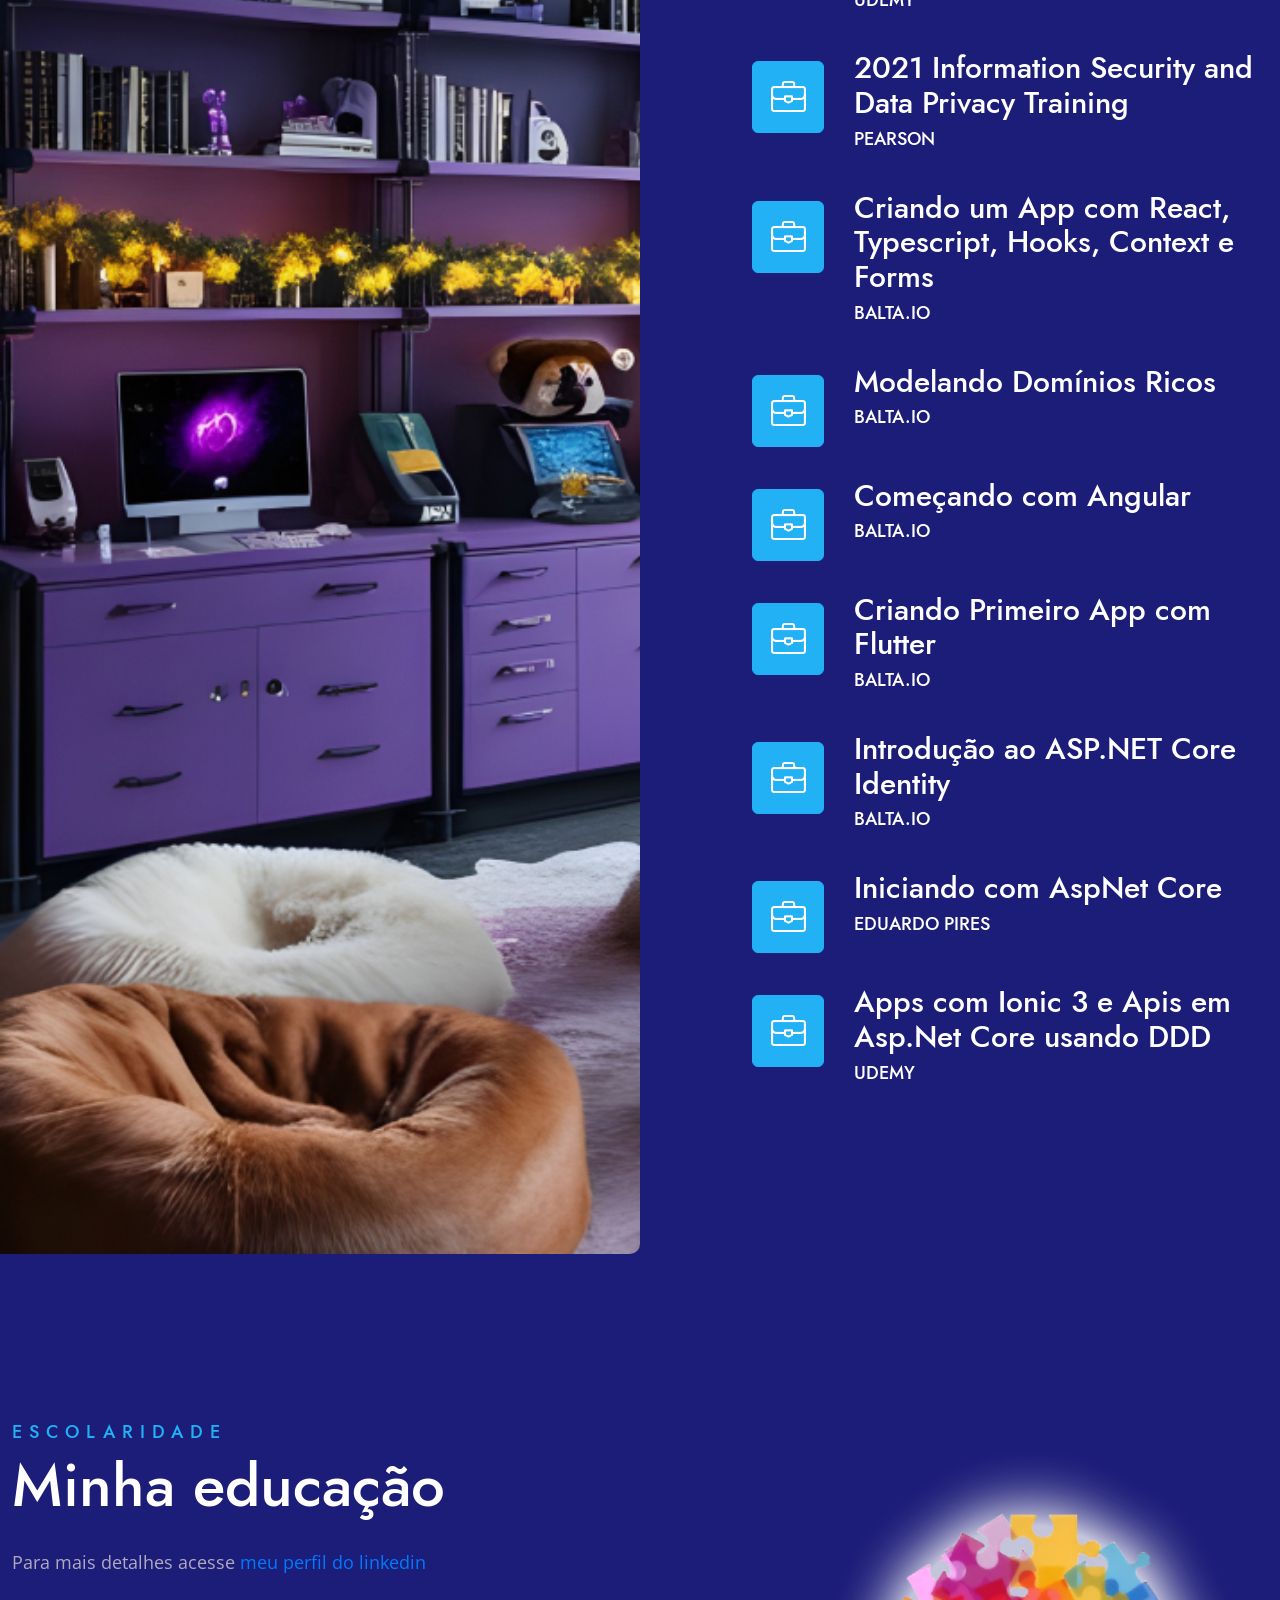
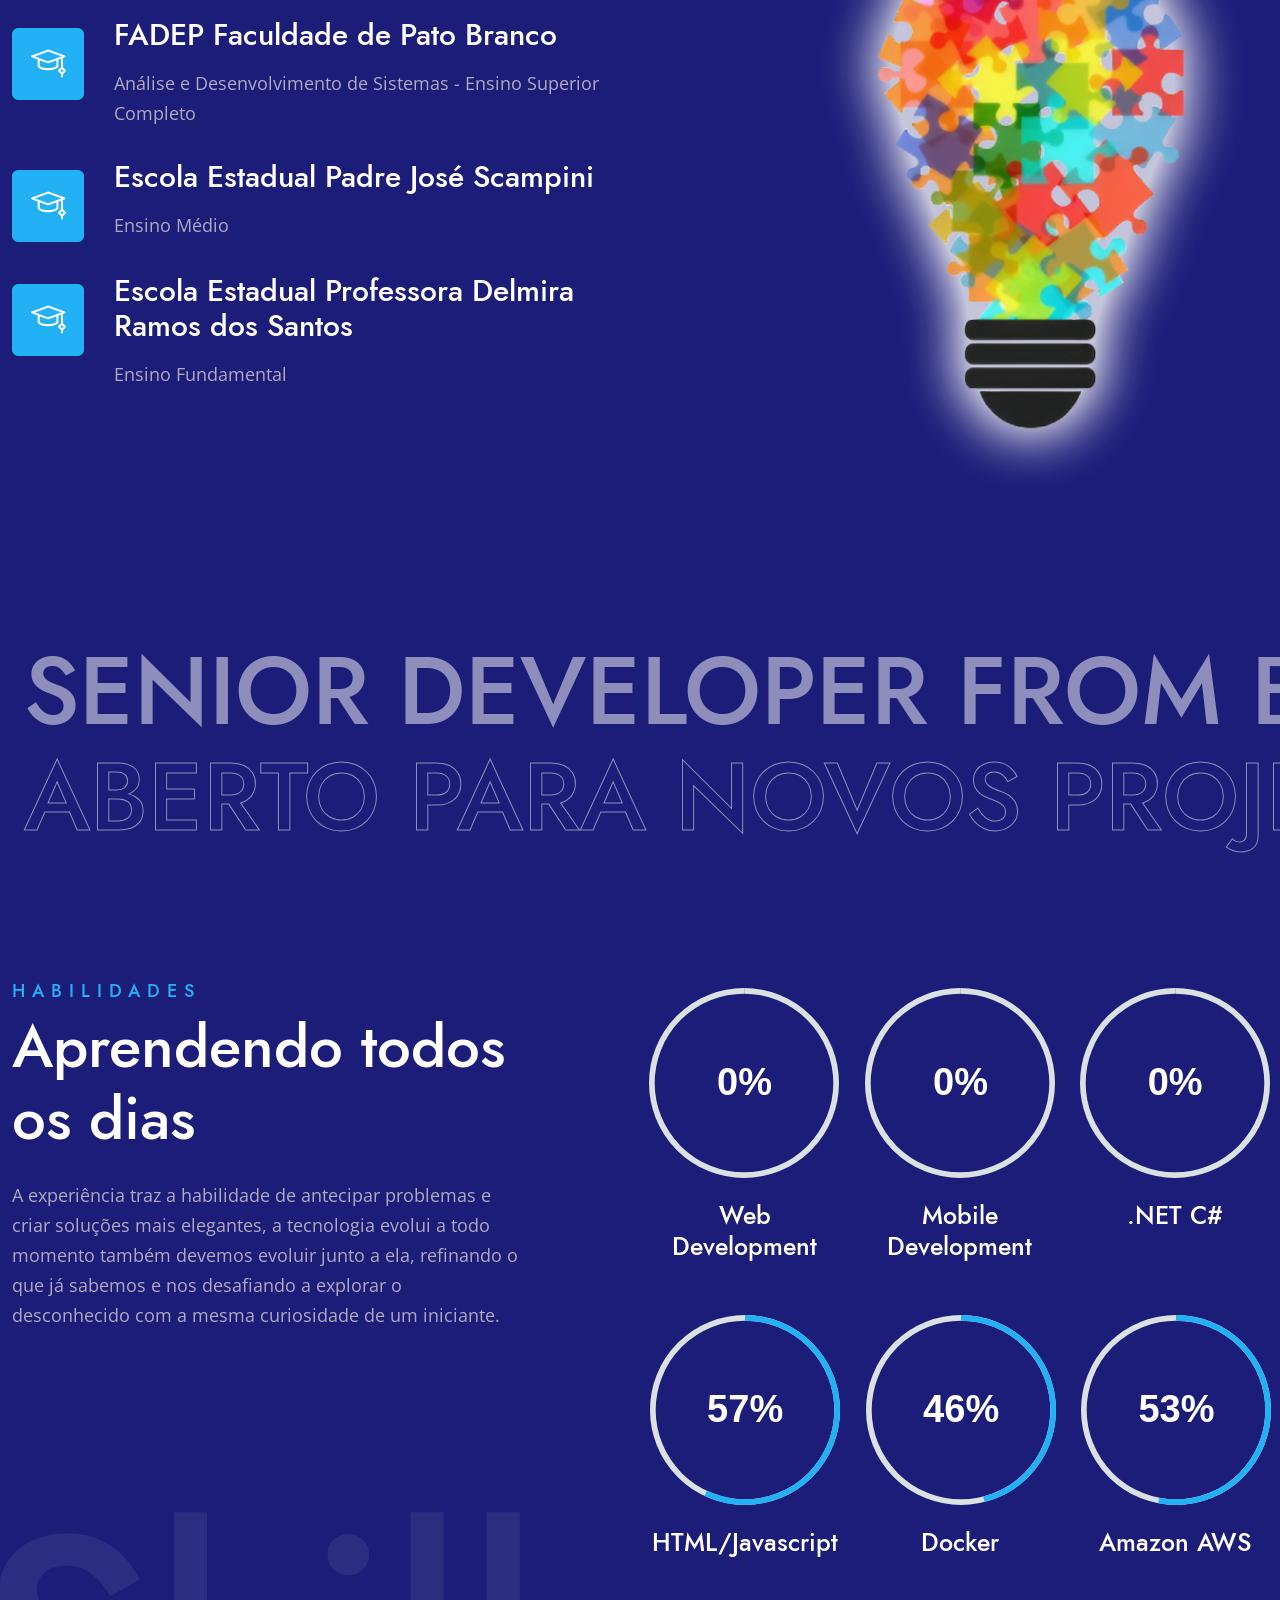
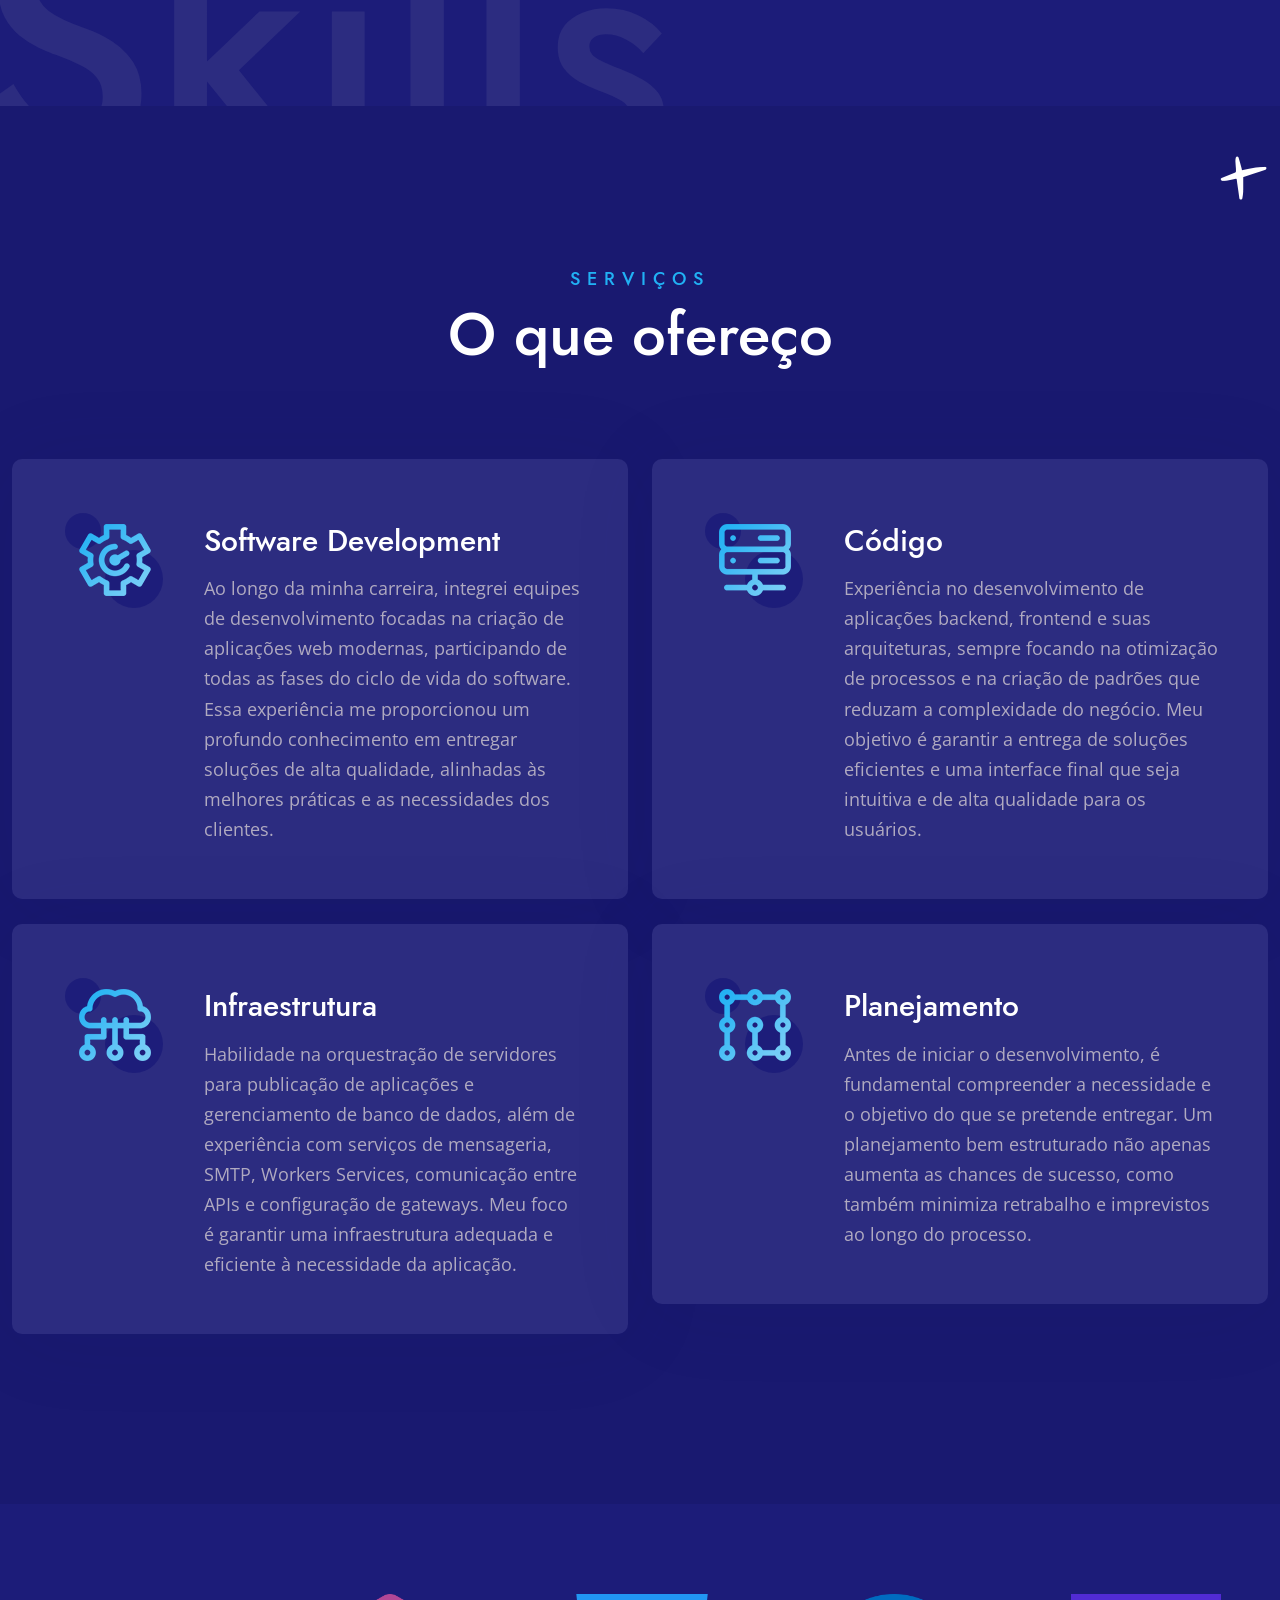
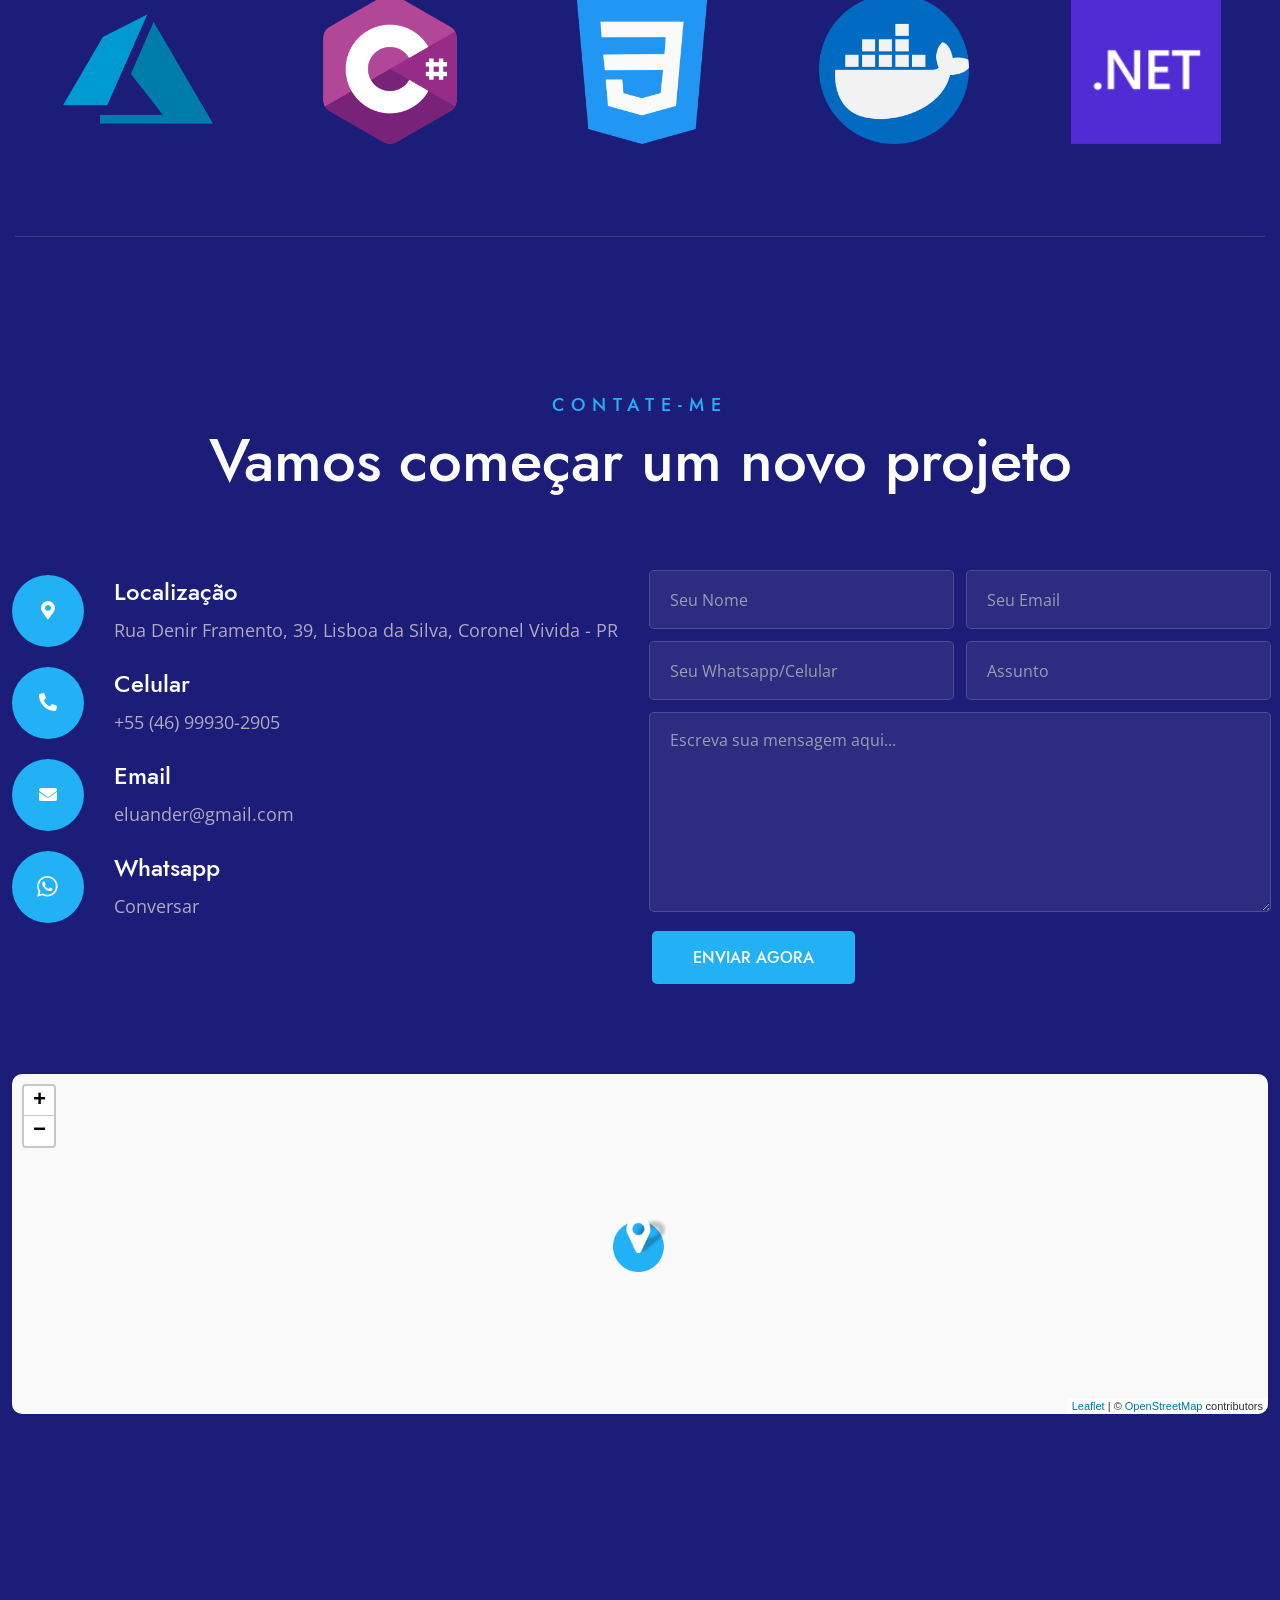
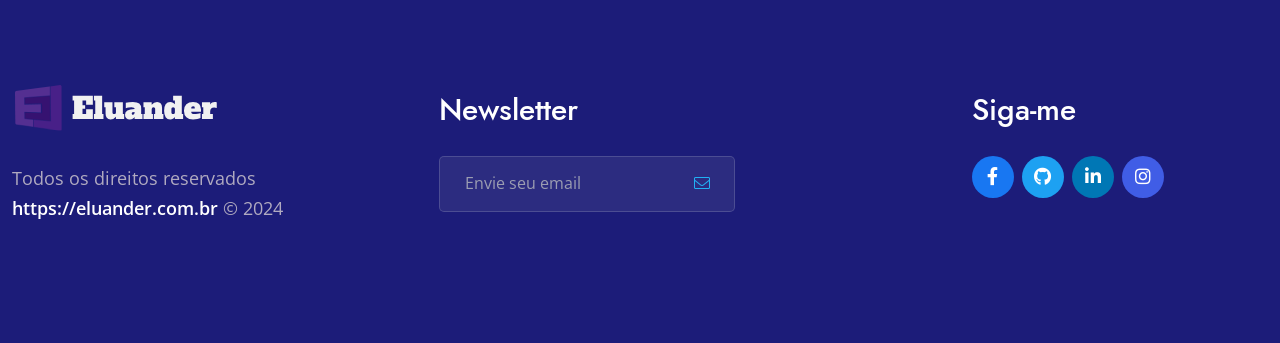
==== commit 42c2a74a: "fix: correção das imagens das empresas." ====
--- a/index.html
+++ b/index.html
@@ -470,10 +470,10 @@
                         <div class="col-xl-12 col-lg-12  col-md-12  col-sm-12 col-12">
                             <div class="title text-center">
                                 <span class="theme-color text-uppercase d-block mb-6">Portfólio</span>
-                                <h2>Meus trabalhos recentes</h2>
-                            </div><!-- /title -->
-                        </div><!-- /col -->
-                    </div><!-- /row -->
+                                <h2>Meus trabalhos</h2>
+                            </div>
+                        </div>
+                    </div>
 
                     <div class="row portfolio mt-80">
                         <div class="col-12">
@@ -489,7 +489,7 @@
                                 <div
                                     class="col-xl-5  col-lg-5 col-md-6  col-sm- col- d-flex justify-content-end align-items-center">
                                     <img class="port-img position-absolute left-0 ml-xl-3 transition5"
-                                        src="images/portfolio/port-img1.jpg" data-person-work-bnb-imagem alt="portfolio image 1">
+                                        src="images/portfolio/port-img1.jpg" style="max-width: 150px;" data-person-work-bnb-imagem alt="portfolio image 1">
                                     <div class="port-content text-center transition5 z-index11" data-toggle="modal"
                                         data-target="#exampleModal-p1">
                                         <span class="d-inline-block"><i class="far fa-plus"></i>
@@ -512,7 +512,7 @@
                                 <div
                                     class="col-xl-5  col-lg-5 col-md-6  col-sm- col- d-flex justify-content-end align-items-center">
                                     <img class="port-img position-absolute left-0 ml-xl-3 transition5"
-                                        src="images/portfolio/port-img2.jpg" data-person-work-firjan-imagem alt="portfolio image2">
+                                        src="images/portfolio/port-img2.jpg" style="max-width: 150px;" data-person-work-firjan-imagem alt="portfolio image2">
                                     <div class="port-content text-center transition5 z-index11" data-toggle="modal"
                                         data-target="#exampleModal-p2">
                                         <span class="d-inline-block"><i class="far fa-plus"></i>
@@ -535,7 +535,7 @@
                                 <div
                                     class="col-xl-5 col-lg-5 col-md-6  col-sm- col- d-flex justify-content-end align-items-center">
                                     <img class="port-img position-absolute left-0 ml-xl-3 transition5"
-                                        src="images/portfolio/port-img3.jpg" data-person-work-pulsati-imagem alt="portfolio image 3">
+                                        src="images/portfolio/port-img3.jpg" style="max-width: 150px;" data-person-work-pulsati-imagem alt="portfolio image 3">
                                     <div class="port-content text-center transition5 z-index11" data-toggle="modal"
                                         data-target="#exampleModal-p3">
                                         <span class="d-inline-block"><i class="far fa-plus"></i>
@@ -559,7 +559,7 @@
                                 <div
                                     class="col-xl-5  col-lg-5 col-md-6 col-sm- col- d-flex justify-content-end align-items-center">
                                     <img class="port-img position-absolute left-0 ml-xl-3 transition5"
-                                        src="images/portfolio/port-img4.jpg" data-person-work-movidesk-imagem alt="portfolio image 4">
+                                        src="images/portfolio/port-img4.jpg" style="max-width: 150px;" data-person-work-movidesk-imagem alt="portfolio image 4">
                                     <div class="port-content text-center transition5 z-index11" data-toggle="modal"
                                         data-target="#exampleModal-p4">
                                         <span class="d-inline-block"><i class="far fa-plus"></i>
@@ -583,7 +583,7 @@
                                 <div
                                     class="col-xl-5  col-lg-5 col-md-6 col-sm- col- d-flex justify-content-end align-items-center">
                                     <img class="port-img position-absolute left-0 ml-xl-3 transition5"
-                                        src="images/portfolio/port-img4.jpg" data-person-work-sponte-imagem alt="portfolio image 4">
+                                        src="images/portfolio/port-img4.jpg" style="max-width: 150px;" data-person-work-sponte-imagem alt="portfolio image 4">
                                     <div class="port-content text-center transition5 z-index11" data-toggle="modal"
                                         data-target="#exampleModal-p5">
                                         <span class="d-inline-block"><i class="far fa-plus"></i>
@@ -592,6 +592,78 @@
                                 </div><!-- /col -->
                             </div><!-- /single-prot -->
                         </div><!-- /col -->
+
+                        <div class="col-12">
+                            <div
+                                class="row single-portfolio position-relative theme-border-top theme-border-bottom align-items-center">
+                                <div class="col-xl-2 col-lg-2 col-md-7 col-sm- col-">
+                                    <div class="port-category">
+                                        <span class="meta-text-color text-uppercase" data-person-work-codengage-funcao></span>
+                                    </div>
+                                </div><!-- /col -->
+                                <div class="col-xl-5 col-lg-5 col-md-6  col-sm- col- pl-lg-0">
+                                    <h3 data-person-work-codengage-nome></h3>
+                                </div><!-- /col -->
+                                <div
+                                    class="col-xl-5  col-lg-5 col-md-6 col-sm- col- d-flex justify-content-end align-items-center">
+                                    <img class="port-img position-absolute left-0 ml-xl-3 transition5"
+                                        src="images/portfolio/port-img4.jpg" style="max-width: 150px;" data-person-work-codengage-imagem alt="portfolio image 6">
+                                    <div class="port-content text-center transition5 z-index11" data-toggle="modal"
+                                        data-target="#exampleModal-p6">
+                                        <span class="d-inline-block"><i class="far fa-plus"></i>
+                                        </span>
+                                    </div><!-- /port-content -->
+                                </div><!-- /col -->
+                            </div><!-- /single-prot -->
+                        </div><!-- /col -->
+
+                    <div class="col-12">
+                        <div
+                            class="row single-portfolio position-relative theme-border-top theme-border-bottom align-items-center">
+                            <div class="col-xl-2 col-lg-2 col-md-7 col-sm- col-">
+                                <div class="port-category">
+                                    <span class="meta-text-color text-uppercase" data-person-work-supera-funcao></span>
+                                </div>
+                            </div><!-- /col -->
+                            <div class="col-xl-5 col-lg-5 col-md-6  col-sm- col- pl-lg-0">
+                                <h3 data-person-work-supera-nome></h3>
+                            </div><!-- /col -->
+                            <div
+                                class="col-xl-5  col-lg-5 col-md-6 col-sm- col- d-flex justify-content-end align-items-center">
+                                <img class="port-img position-absolute left-0 ml-xl-3 transition5"
+                                    src="images/portfolio/port-img4.jpg" style="max-width: 150px;" data-person-work-supera-imagem alt="portfolio image 6">
+                                <div class="port-content text-center transition5 z-index11" data-toggle="modal"
+                                    data-target="#exampleModal-p7">
+                                    <span class="d-inline-block"><i class="far fa-plus"></i>
+                                    </span>
+                                </div><!-- /port-content -->
+                            </div><!-- /col -->
+                        </div><!-- /single-prot -->
+                    </div><!-- /col -->
+
+                    <div class="col-12">
+                        <div
+                            class="row single-portfolio position-relative theme-border-top theme-border-bottom align-items-center">
+                            <div class="col-xl-2 col-lg-2 col-md-7 col-sm- col-">
+                                <div class="port-category">
+                                    <span class="meta-text-color text-uppercase" data-person-work-gnc-funcao></span>
+                                </div>
+                            </div><!-- /col -->
+                            <div class="col-xl-5 col-lg-5 col-md-6  col-sm- col- pl-lg-0">
+                                <h3 data-person-work-gnc-nome></h3>
+                            </div><!-- /col -->
+                            <div
+                                class="col-xl-5  col-lg-5 col-md-6 col-sm- col- d-flex justify-content-end align-items-center">
+                                <img class="port-img position-absolute left-0 ml-xl-3 transition5"
+                                    src="images/portfolio/port-img4.jpg" style="max-width: 150px;" data-person-work-gnc-imagem alt="portfolio image 6">
+                                <div class="port-content text-center transition5 z-index11" data-toggle="modal"
+                                    data-target="#exampleModal-p8">
+                                    <span class="d-inline-block"><i class="far fa-plus"></i>
+                                    </span>
+                                </div><!-- /port-content -->
+                            </div><!-- /col -->
+                        </div><!-- /single-prot -->
+                    </div><!-- /col -->
 
                     </div><!-- /row -->
 
@@ -610,7 +682,7 @@
                                 <div class="modal-content border-0">
                                     <div class="modal-body pl-50 pr-50 pt-10 pb-20">
                                         <div class="blog-modal-img">
-                                            <img class="w-100" data-person-work-bnb-imagem src="images/portfolio/port-img1-large.jpg"
+                                            <img class="w-100" data-person-work-bnb-imagem style="max-width: 250px;" src="images/portfolio/port-img1-large.jpg"
                                                 alt="product image 02">
                                         </div>
                                         <div class="row">
@@ -652,7 +724,7 @@
                                 <div class="modal-content border-0">
                                     <div class="modal-body pl-50 pr-50 pt-10 pb-20">
                                         <div class="blog-modal-img">
-                                            <img class="w-100" src="images/portfolio/port-img2-large.jpg" data-person-work-firjan-imagem
+                                            <img class="w-100" src="images/portfolio/port-img2-large.jpg" style="max-width: 250px;" data-person-work-firjan-imagem
                                                 alt="product image 02">
                                         </div>
                                         <div class="row">
@@ -694,7 +766,7 @@
                                 <div class="modal-content border-0">
                                     <div class="modal-body pl-50 pr-50 pt-10 pb-20">
                                         <div class="blog-modal-img">
-                                            <img class="w-100" src="images/portfolio/port-img3-large.jpg" data-person-work-pulsati-imagem
+                                            <img class="w-100" src="images/portfolio/port-img3-large.jpg" style="max-width: 250px;" data-person-work-pulsati-imagem
                                                 alt="product image 02">
                                         </div>
                                         <div class="row">
@@ -736,7 +808,7 @@
                                 <div class="modal-content border-0">
                                     <div class="modal-body pl-50 pr-50 pt-10 pb-20">
                                         <div class="blog-modal-img">
-                                            <img class="w-100" src="images/portfolio/port-img4-large.jpg" data-person-work-movidesk-imagem
+                                            <img class="w-100" src="images/portfolio/port-img4-large.jpg" style="max-width: 250px;" data-person-work-movidesk-imagem
                                                 alt="product image 02">
                                         </div>
                                         <div class="row">
@@ -778,7 +850,7 @@
                                 <div class="modal-content border-0">
                                     <div class="modal-body pl-50 pr-50 pt-10 pb-20">
                                         <div class="blog-modal-img">
-                                            <img class="w-100" src="images/portfolio/port-img4-large.jpg" data-person-work-sponte-imagem
+                                            <img class="w-100" src="images/portfolio/port-img4-large.jpg" style="max-width: 250px;" data-person-work-sponte-imagem
                                                 alt="product image 02">
                                         </div>
                                         <div class="row">
@@ -796,6 +868,174 @@
                                                         <li>Duração :<span class="pl-2 openS-font-family" data-person-work-sponte-duracao></span></li>
                                                     </ul>
                                                     <a href="#" data-person-work-sponte-url class="btn position-relative over-hidden text-white theme-bg theme-border2 text-uppercase mt-20 pt-2 pb-2">Redirecionar</a>
+                                                </div>
+                                            </div><!-- /col -->
+                                        </div><!-- /row -->
+                                    </div><!-- /modal-body -->
+                                </div>
+                            </div>
+                        </div>
+                    </div>
+                    <!-- Modal end -->
+
+                    <!-- Modal5 start -->
+                    <div class="modal fade" id="exampleModal-p5" tabindex="-5" role="dialog"
+                        aria-labelledby="exampleModal-p5" aria-hidden="true">
+                        <div class="modal-dialog" role="document">
+                            <div class="modal-content">
+                                <div class="close-icon float-right pt-10 pr-10">
+                                    <button type="button" class="close d-inline-block" data-dismiss="modal"
+                                        aria-label="Close">
+                                        <span aria-hidden="true"><i class="fa fa-times"></i></span>
+                                    </button>
+                                </div>
+                                <div class="modal-content border-0">
+                                    <div class="modal-body pl-50 pr-50 pt-10 pb-20">
+                                        <div class="blog-modal-img">
+                                            <img class="w-100" src="images/portfolio/port-img4-large.jpg" style="max-width: 250px;" data-person-work-sponte-imagem
+                                                alt="product image 02">
+                                        </div>
+                                        <div class="row">
+                                            <div class="col-xl-7 col-lg-7  col-md-12 col-sm-12 col-12">
+                                                <div class="content-wrapper" data-person-work-sponte-descricao>
+                                                    <h2 class="modal-title" data-person-work-sponte-nome></h2>
+                                                    
+                                                </div>
+                                            </div><!-- /col -->
+                                            <div class="col-xl-5 col-lg-5  col-md-12 col-sm-12 col-12">
+                                                <div
+                                                    class="meta-wrapper form-bg mt-60 pt-40 pb-45 pr-20 pl-45 mt-40 mb-10">
+                                                    <ul class="item-meta">
+                                                        <li data-person-work-sponte-dtfim> <span class="pl-2 openS-font-family pr-10" data-person-work-sponte-dtinicio></span>| </li>
+                                                        <li>Duração :<span class="pl-2 openS-font-family" data-person-work-sponte-duracao></span></li>
+                                                    </ul>
+                                                    <a href="#" data-person-work-sponte-url class="btn position-relative over-hidden text-white theme-bg theme-border2 text-uppercase mt-20 pt-2 pb-2">Redirecionar</a>
+                                                </div>
+                                            </div><!-- /col -->
+                                        </div><!-- /row -->
+                                    </div><!-- /modal-body -->
+                                </div>
+                            </div>
+                        </div>
+                    </div>
+                    <!-- Modal end -->
+
+                    <!-- Modal6 start -->
+                    <div class="modal fade" id="exampleModal-p6" tabindex="-6" role="dialog"
+                        aria-labelledby="exampleModal-p6" aria-hidden="true">
+                        <div class="modal-dialog" role="document">
+                            <div class="modal-content">
+                                <div class="close-icon float-right pt-10 pr-10">
+                                    <button type="button" class="close d-inline-block" data-dismiss="modal"
+                                        aria-label="Close">
+                                        <span aria-hidden="true"><i class="fa fa-times"></i></span>
+                                    </button>
+                                </div>
+                                <div class="modal-content border-0">
+                                    <div class="modal-body pl-50 pr-50 pt-10 pb-20">
+                                        <div class="blog-modal-img">
+                                            <img class="w-100" src="images/portfolio/port-img4-large.jpg" style="max-width: 250px;" data-person-work-codengage-imagem
+                                                alt="product image 02">
+                                        </div>
+                                        <div class="row">
+                                            <div class="col-xl-7 col-lg-7  col-md-12 col-sm-12 col-12">
+                                                <div class="content-wrapper" data-person-work-codengage-descricao>
+                                                    <h2 class="modal-title" data-person-work-codengage-nome></h2>
+                                                    
+                                                </div>
+                                            </div><!-- /col -->
+                                            <div class="col-xl-5 col-lg-5  col-md-12 col-sm-12 col-12">
+                                                <div
+                                                    class="meta-wrapper form-bg mt-60 pt-40 pb-45 pr-20 pl-45 mt-40 mb-10">
+                                                    <ul class="item-meta">
+                                                        <li data-person-work-codengage-dtfim> <span class="pl-2 openS-font-family pr-10" data-person-work-codengage-dtinicio></span>| </li>
+                                                        <li>Duração :<span class="pl-2 openS-font-family" data-person-work-codengage-duracao></span></li>
+                                                    </ul>
+                                                    <a href="#" data-person-work-codengage-url class="btn position-relative over-hidden text-white theme-bg theme-border2 text-uppercase mt-20 pt-2 pb-2">Redirecionar</a>
+                                                </div>
+                                            </div><!-- /col -->
+                                        </div><!-- /row -->
+                                    </div><!-- /modal-body -->
+                                </div>
+                            </div>
+                        </div>
+                    </div>
+                    <!-- Modal end -->
+
+                    <!-- Modal7 start -->
+                    <div class="modal fade" id="exampleModal-p7" tabindex="-7" role="dialog"
+                        aria-labelledby="exampleModal-p7" aria-hidden="true">
+                        <div class="modal-dialog" role="document">
+                            <div class="modal-content">
+                                <div class="close-icon float-right pt-10 pr-10">
+                                    <button type="button" class="close d-inline-block" data-dismiss="modal"
+                                        aria-label="Close">
+                                        <span aria-hidden="true"><i class="fa fa-times"></i></span>
+                                    </button>
+                                </div>
+                                <div class="modal-content border-0">
+                                    <div class="modal-body pl-50 pr-50 pt-10 pb-20">
+                                        <div class="blog-modal-img">
+                                            <img class="w-100" src="images/portfolio/port-img4-large.jpg" style="max-width: 250px;" data-person-work-supera-imagem
+                                                alt="product image 02">
+                                        </div>
+                                        <div class="row">
+                                            <div class="col-xl-7 col-lg-7  col-md-12 col-sm-12 col-12">
+                                                <div class="content-wrapper" data-person-work-supera-descricao>
+                                                    <h2 class="modal-title" data-person-work-supera-nome></h2>
+                                                    
+                                                </div>
+                                            </div><!-- /col -->
+                                            <div class="col-xl-5 col-lg-5  col-md-12 col-sm-12 col-12">
+                                                <div
+                                                    class="meta-wrapper form-bg mt-60 pt-40 pb-45 pr-20 pl-45 mt-40 mb-10">
+                                                    <ul class="item-meta">
+                                                        <li data-person-work-supera-dtfim> <span class="pl-2 openS-font-family pr-10" data-person-work-supera-dtinicio></span>| </li>
+                                                        <li>Duração :<span class="pl-2 openS-font-family" data-person-work-supera-duracao></span></li>
+                                                    </ul>
+                                                    <a href="#" data-person-work-supera-url class="btn position-relative over-hidden text-white theme-bg theme-border2 text-uppercase mt-20 pt-2 pb-2">Redirecionar</a>
+                                                </div>
+                                            </div><!-- /col -->
+                                        </div><!-- /row -->
+                                    </div><!-- /modal-body -->
+                                </div>
+                            </div>
+                        </div>
+                    </div>
+                    <!-- Modal end -->
+
+                    <!-- Modal8 start -->
+                    <div class="modal fade" id="exampleModal-p8" tabindex="-8" role="dialog"
+                        aria-labelledby="exampleModal-p7" aria-hidden="true">
+                        <div class="modal-dialog" role="document">
+                            <div class="modal-content">
+                                <div class="close-icon float-right pt-10 pr-10">
+                                    <button type="button" class="close d-inline-block" data-dismiss="modal"
+                                        aria-label="Close">
+                                        <span aria-hidden="true"><i class="fa fa-times"></i></span>
+                                    </button>
+                                </div>
+                                <div class="modal-content border-0">
+                                    <div class="modal-body pl-50 pr-50 pt-10 pb-20">
+                                        <div class="blog-modal-img">
+                                            <img class="w-100" src="images/portfolio/port-img4-large.jpg" style="max-width: 250px;" data-person-work-gnc-imagem
+                                                alt="product image 02">
+                                        </div>
+                                        <div class="row">
+                                            <div class="col-xl-7 col-lg-7  col-md-12 col-sm-12 col-12">
+                                                <div class="content-wrapper" data-person-work-gnc-descricao>
+                                                    <h2 class="modal-title" data-person-work-gnc-nome></h2>
+                                                    
+                                                </div>
+                                            </div><!-- /col -->
+                                            <div class="col-xl-5 col-lg-5  col-md-12 col-sm-12 col-12">
+                                                <div
+                                                    class="meta-wrapper form-bg mt-60 pt-40 pb-45 pr-20 pl-45 mt-40 mb-10">
+                                                    <ul class="item-meta">
+                                                        <li data-person-work-gnc-dtfim> <span class="pl-2 openS-font-family pr-10" data-person-work-gnc-dtinicio></span>| </li>
+                                                        <li>Duração :<span class="pl-2 openS-font-family" data-person-work-gnc-duracao></span></li>
+                                                    </ul>
+                                                    <a href="#" data-person-work-gnc-url class="btn position-relative over-hidden text-white theme-bg theme-border2 text-uppercase mt-20 pt-2 pb-2">Redirecionar</a>
                                                 </div>
                                             </div><!-- /col -->
                                         </div><!-- /row -->
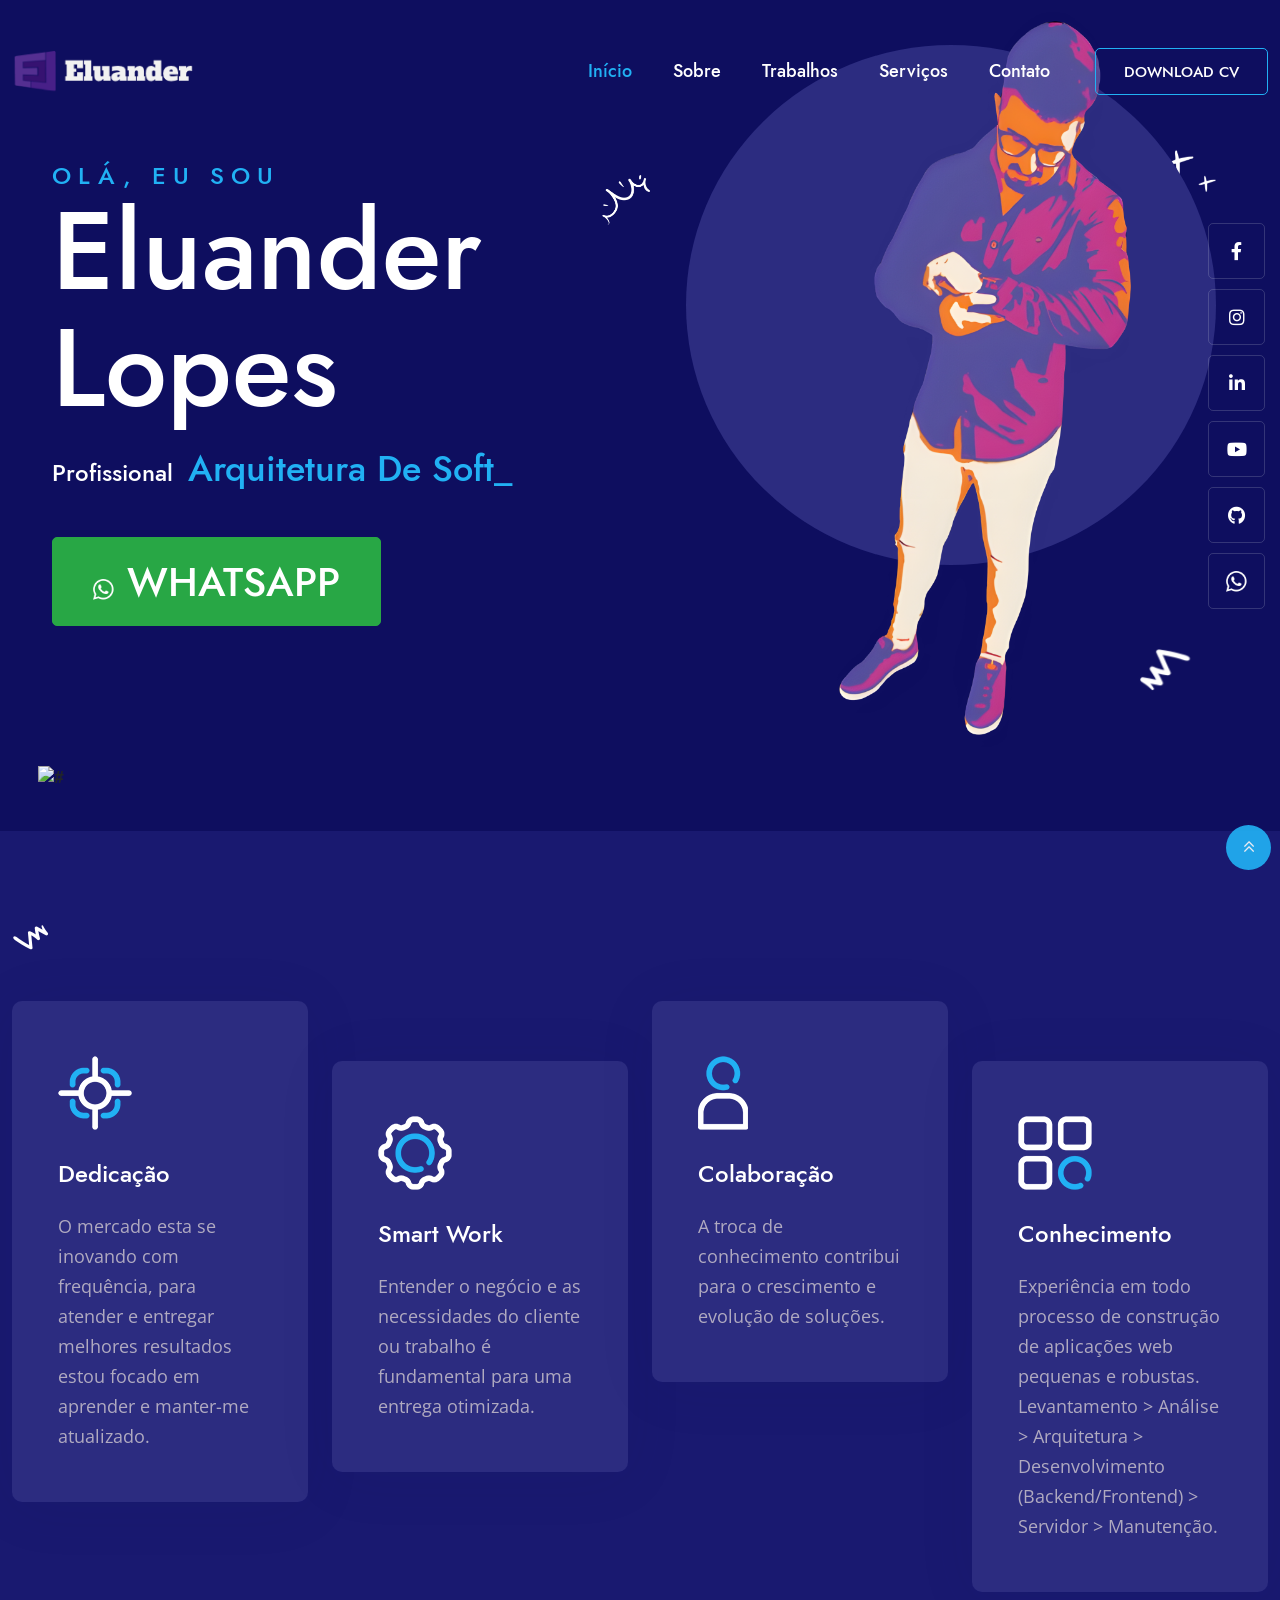
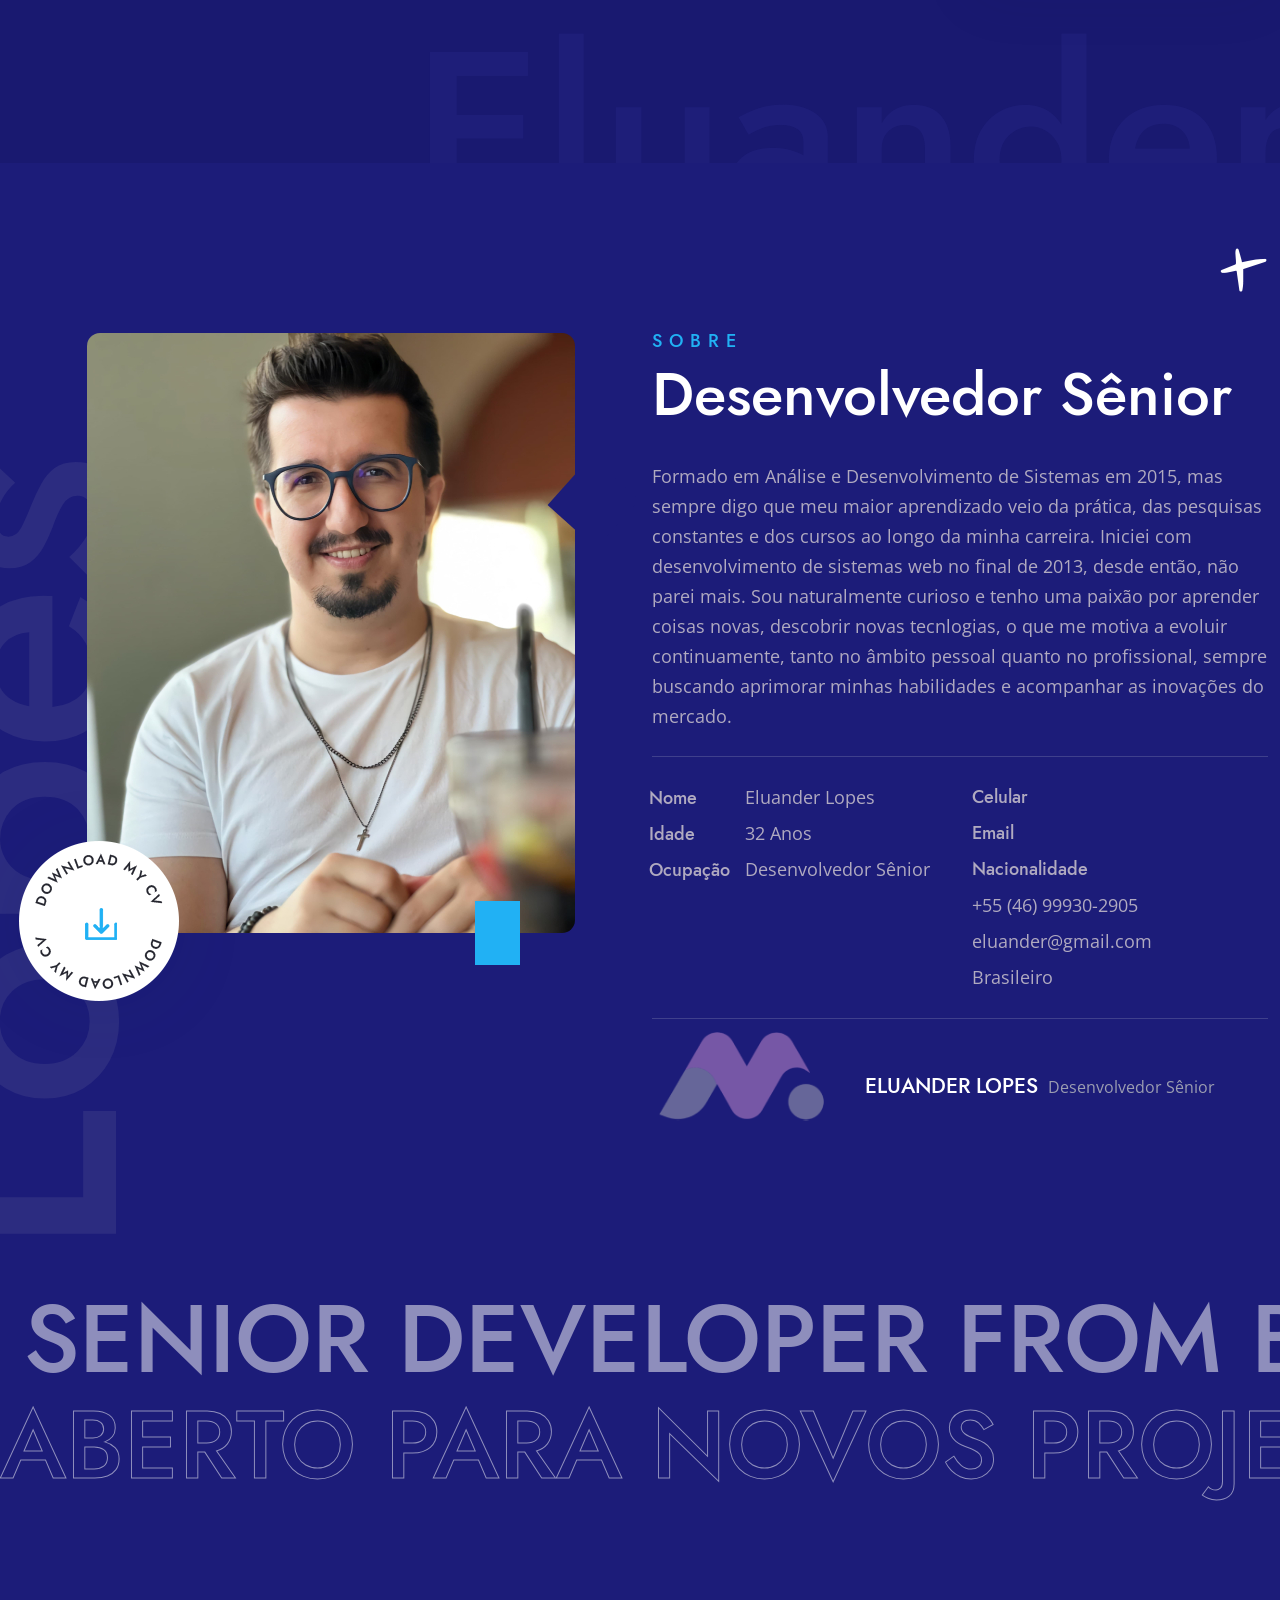
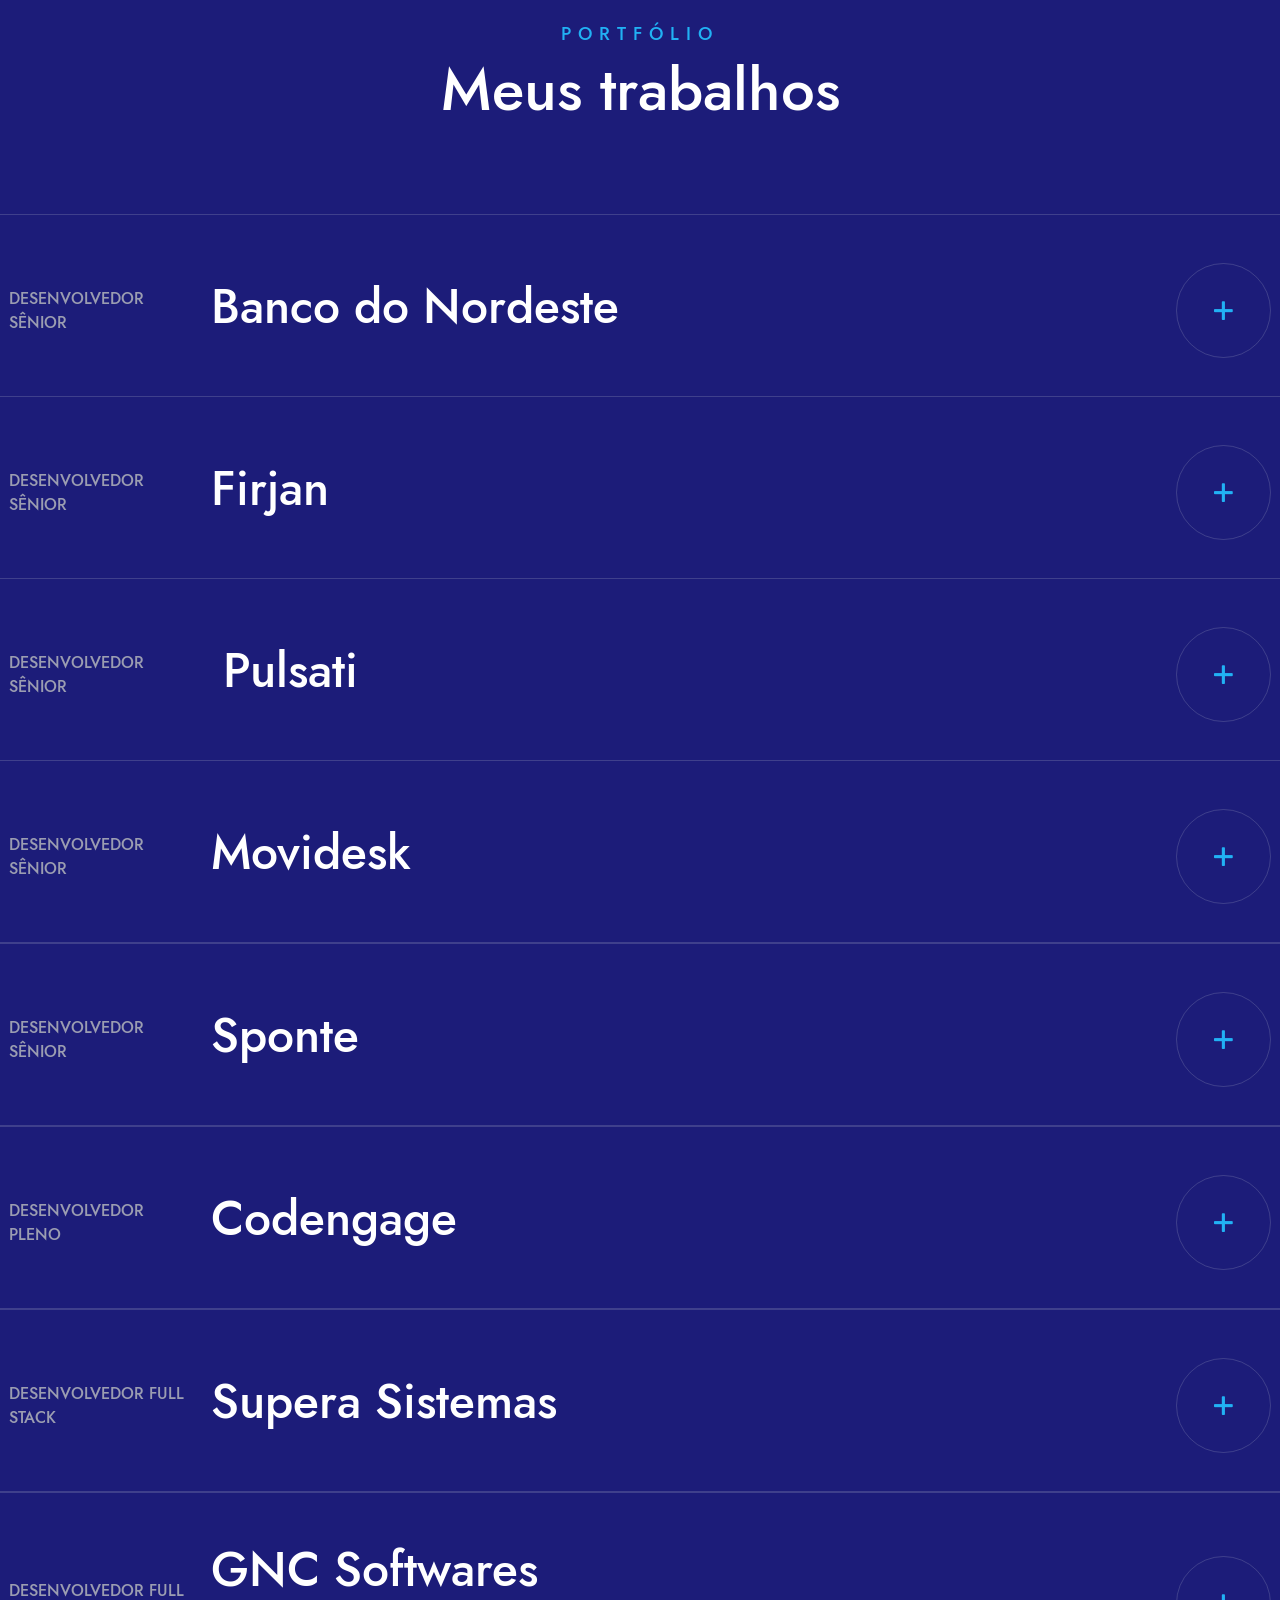
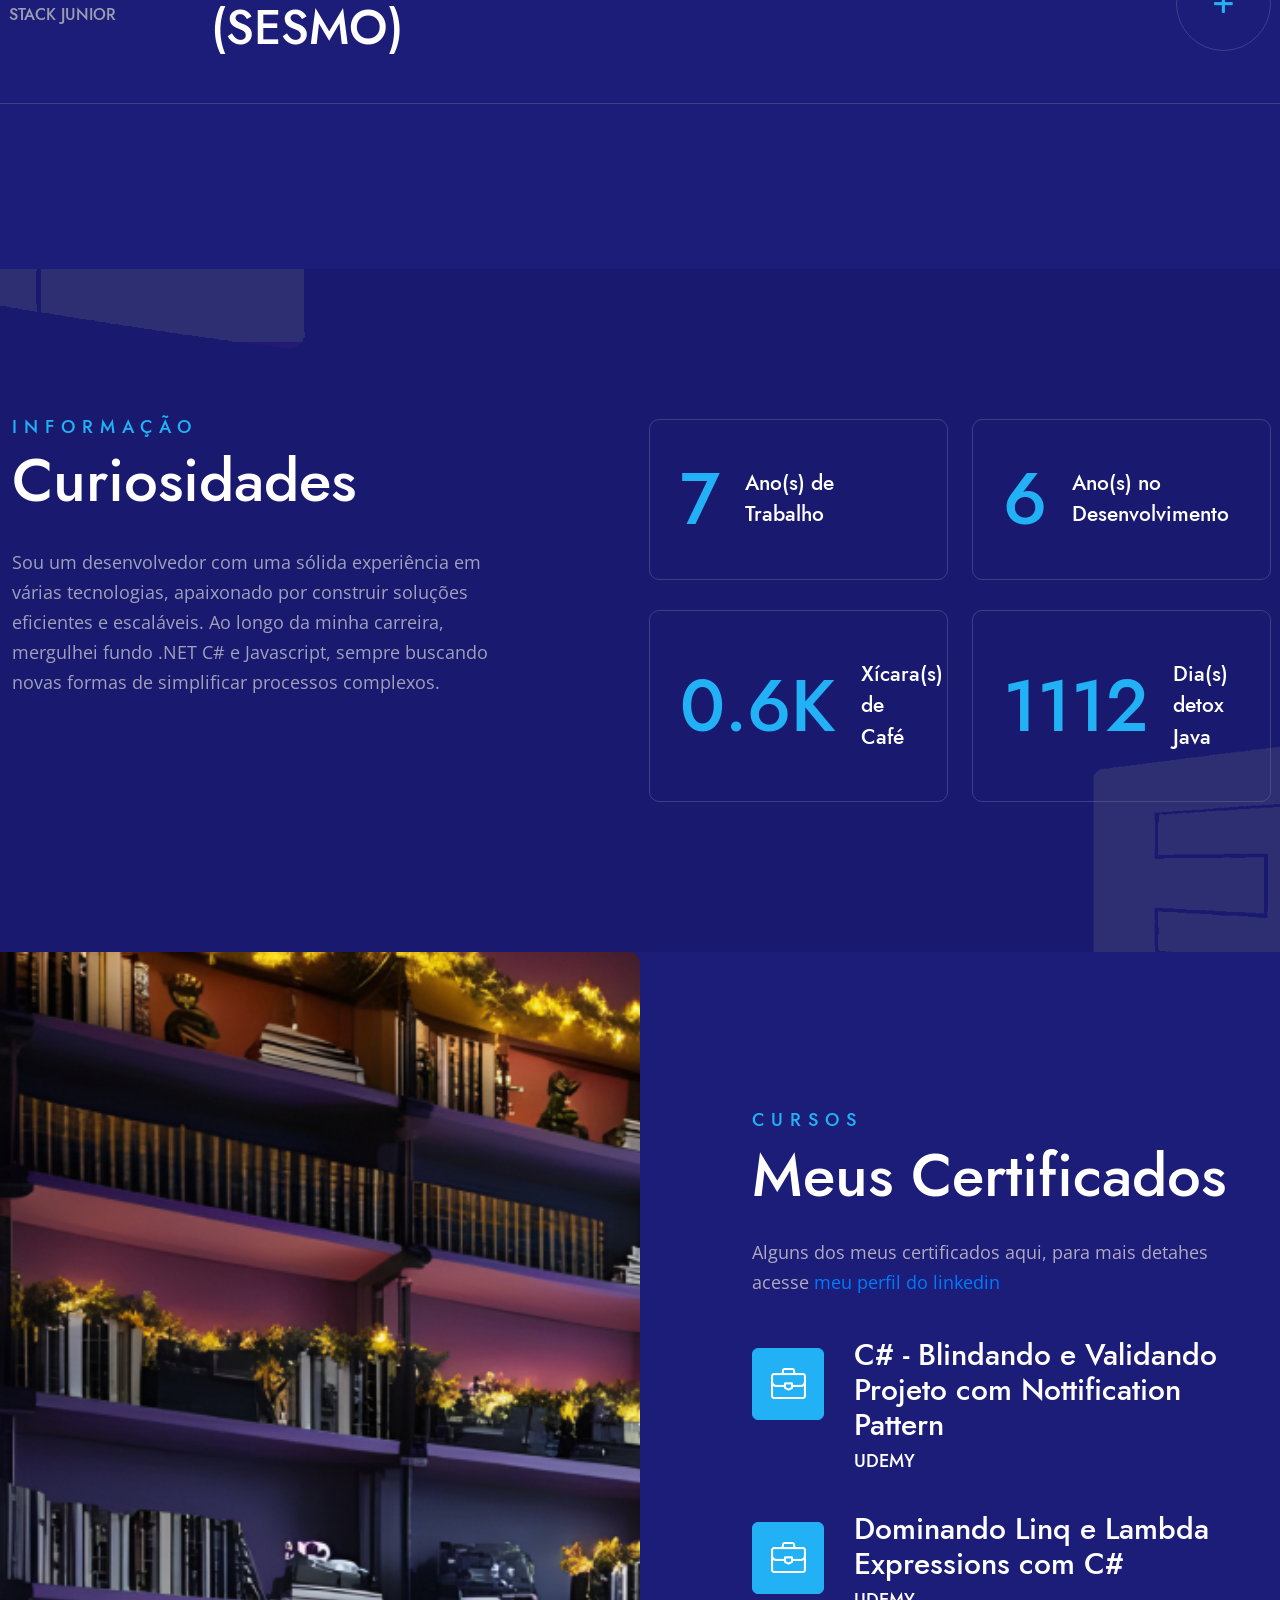
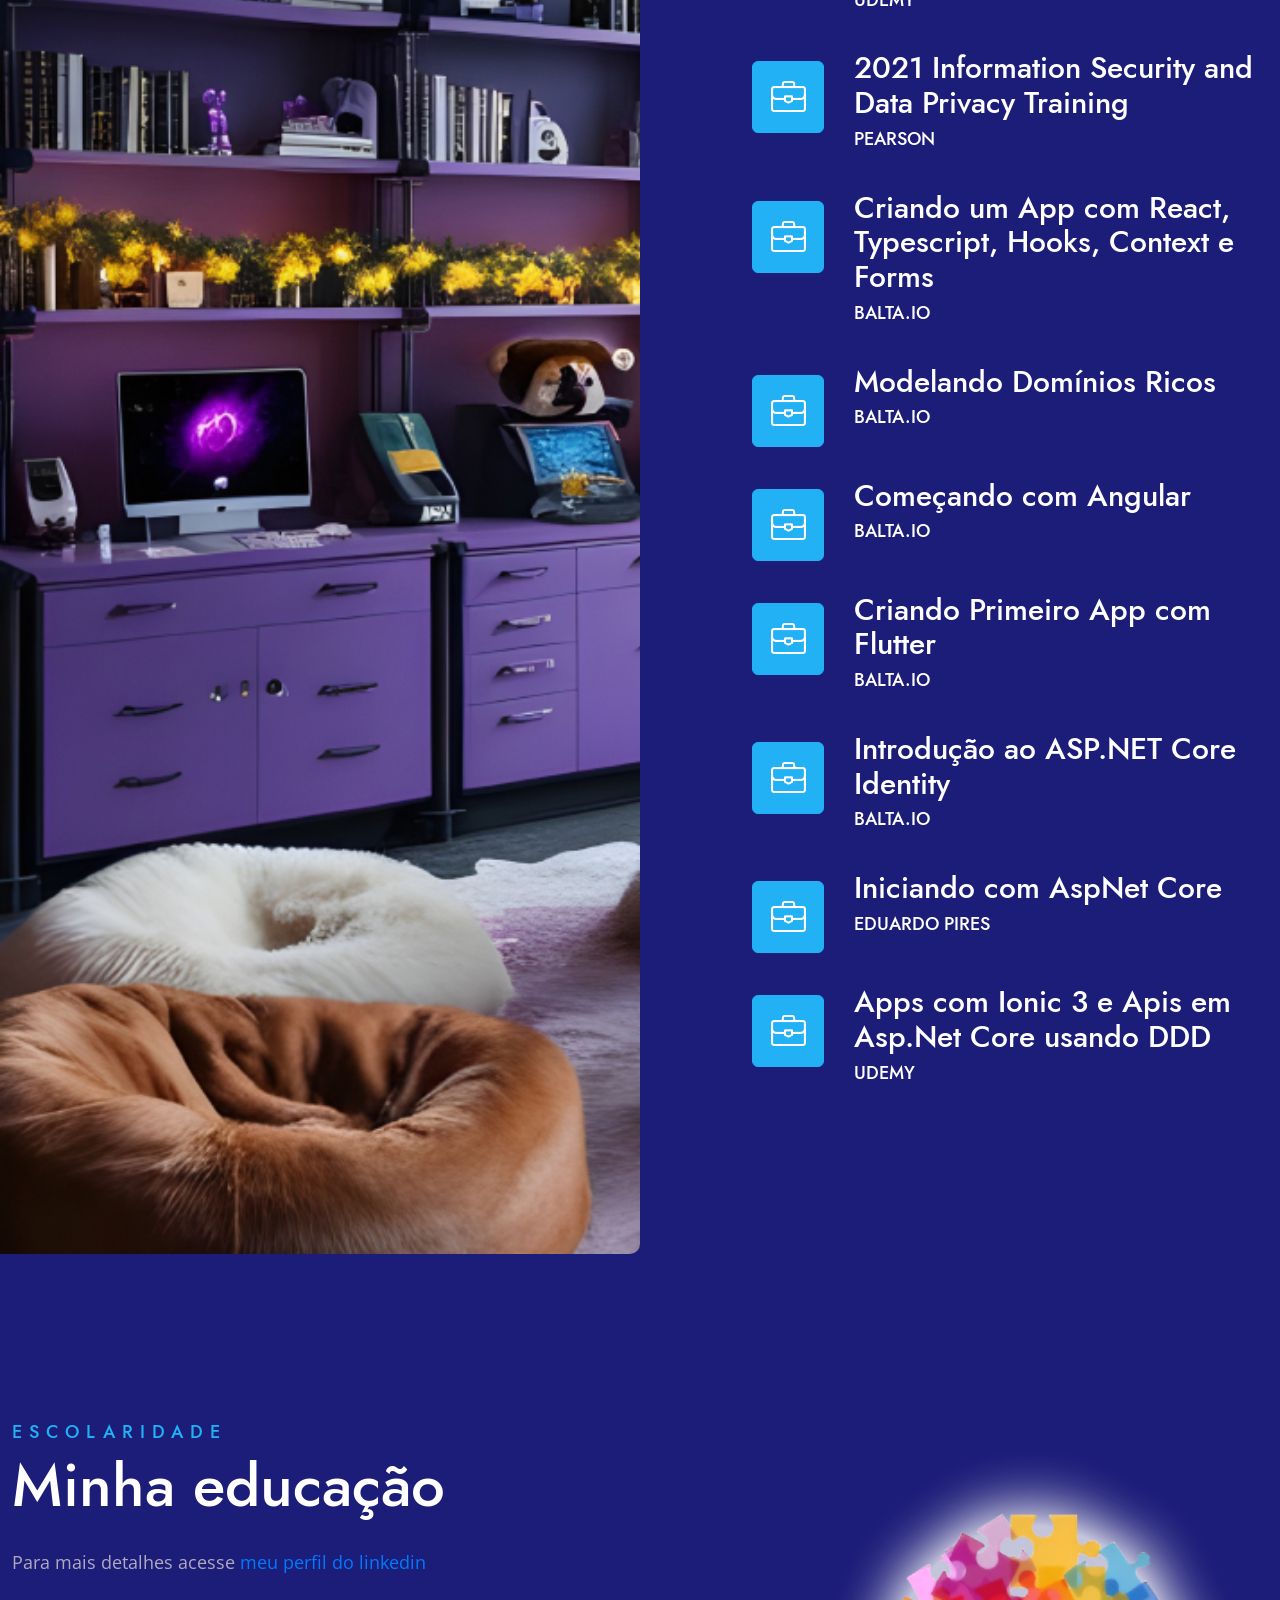
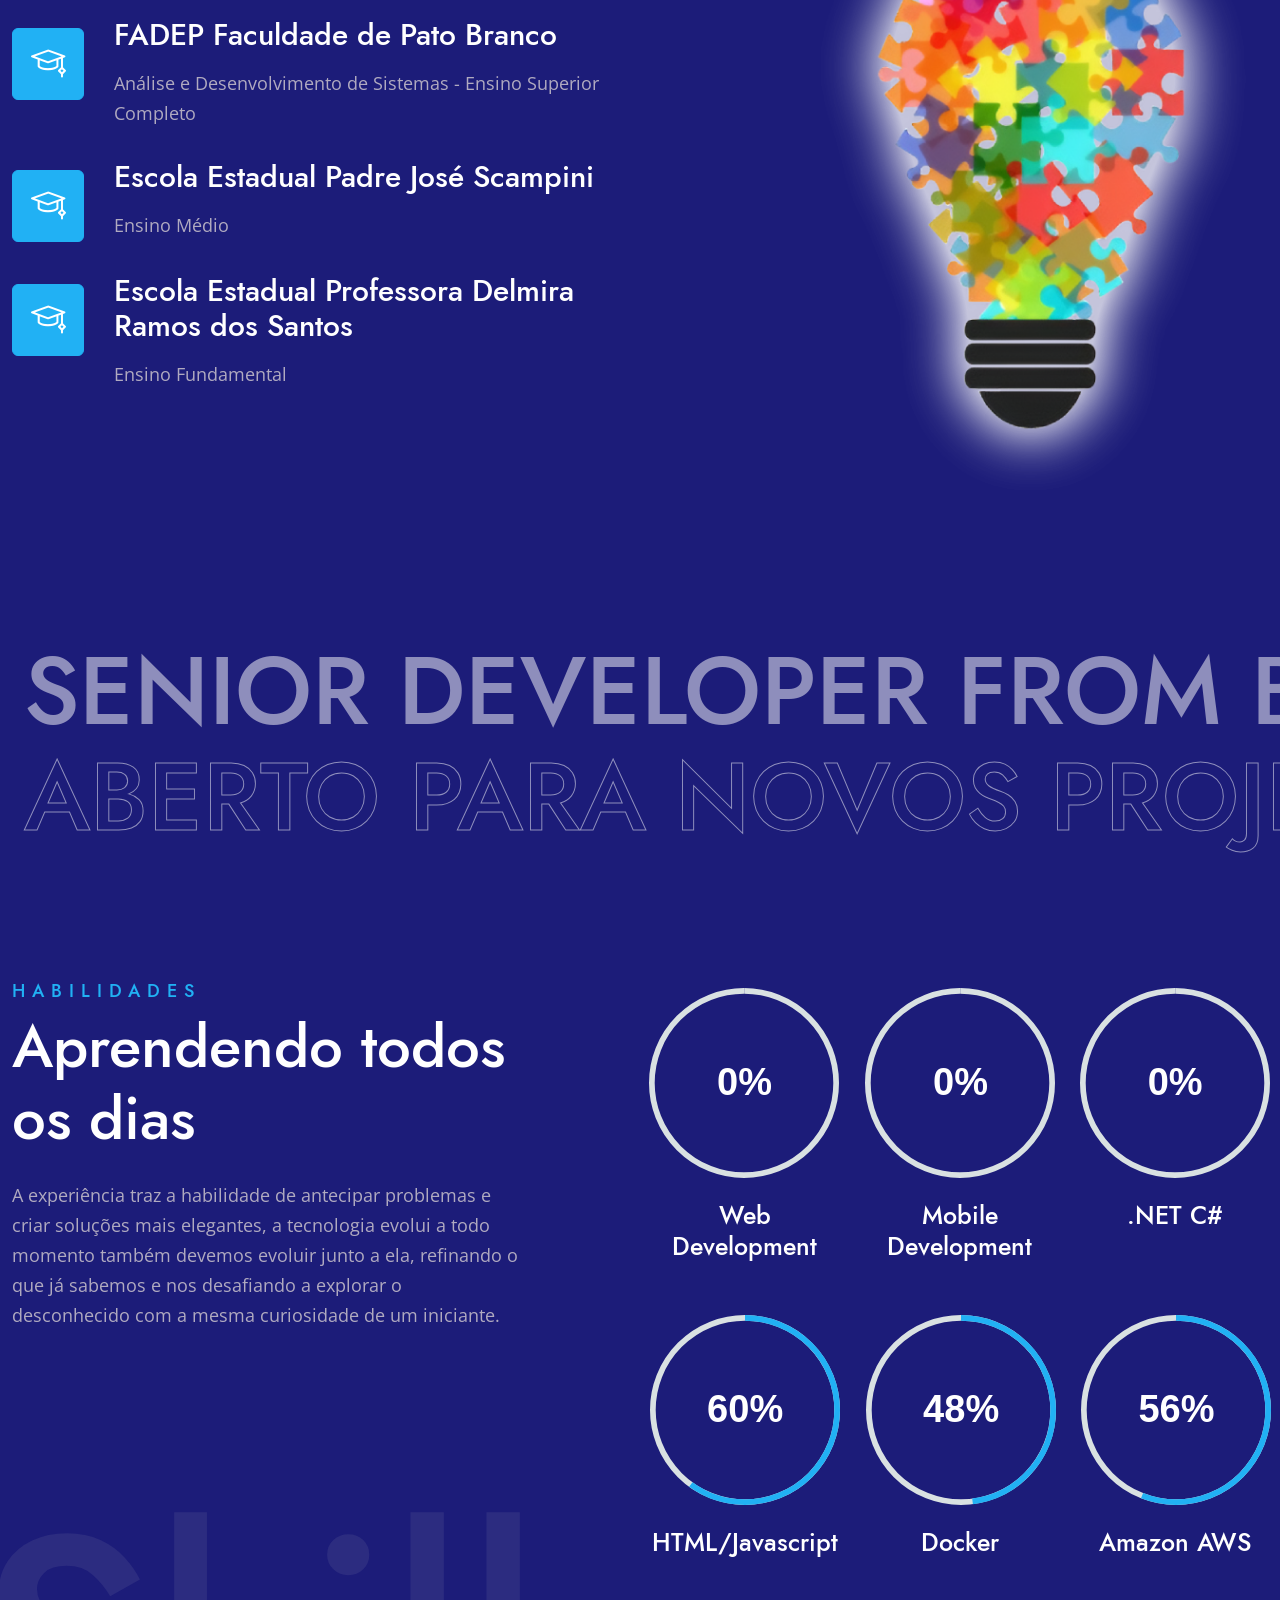
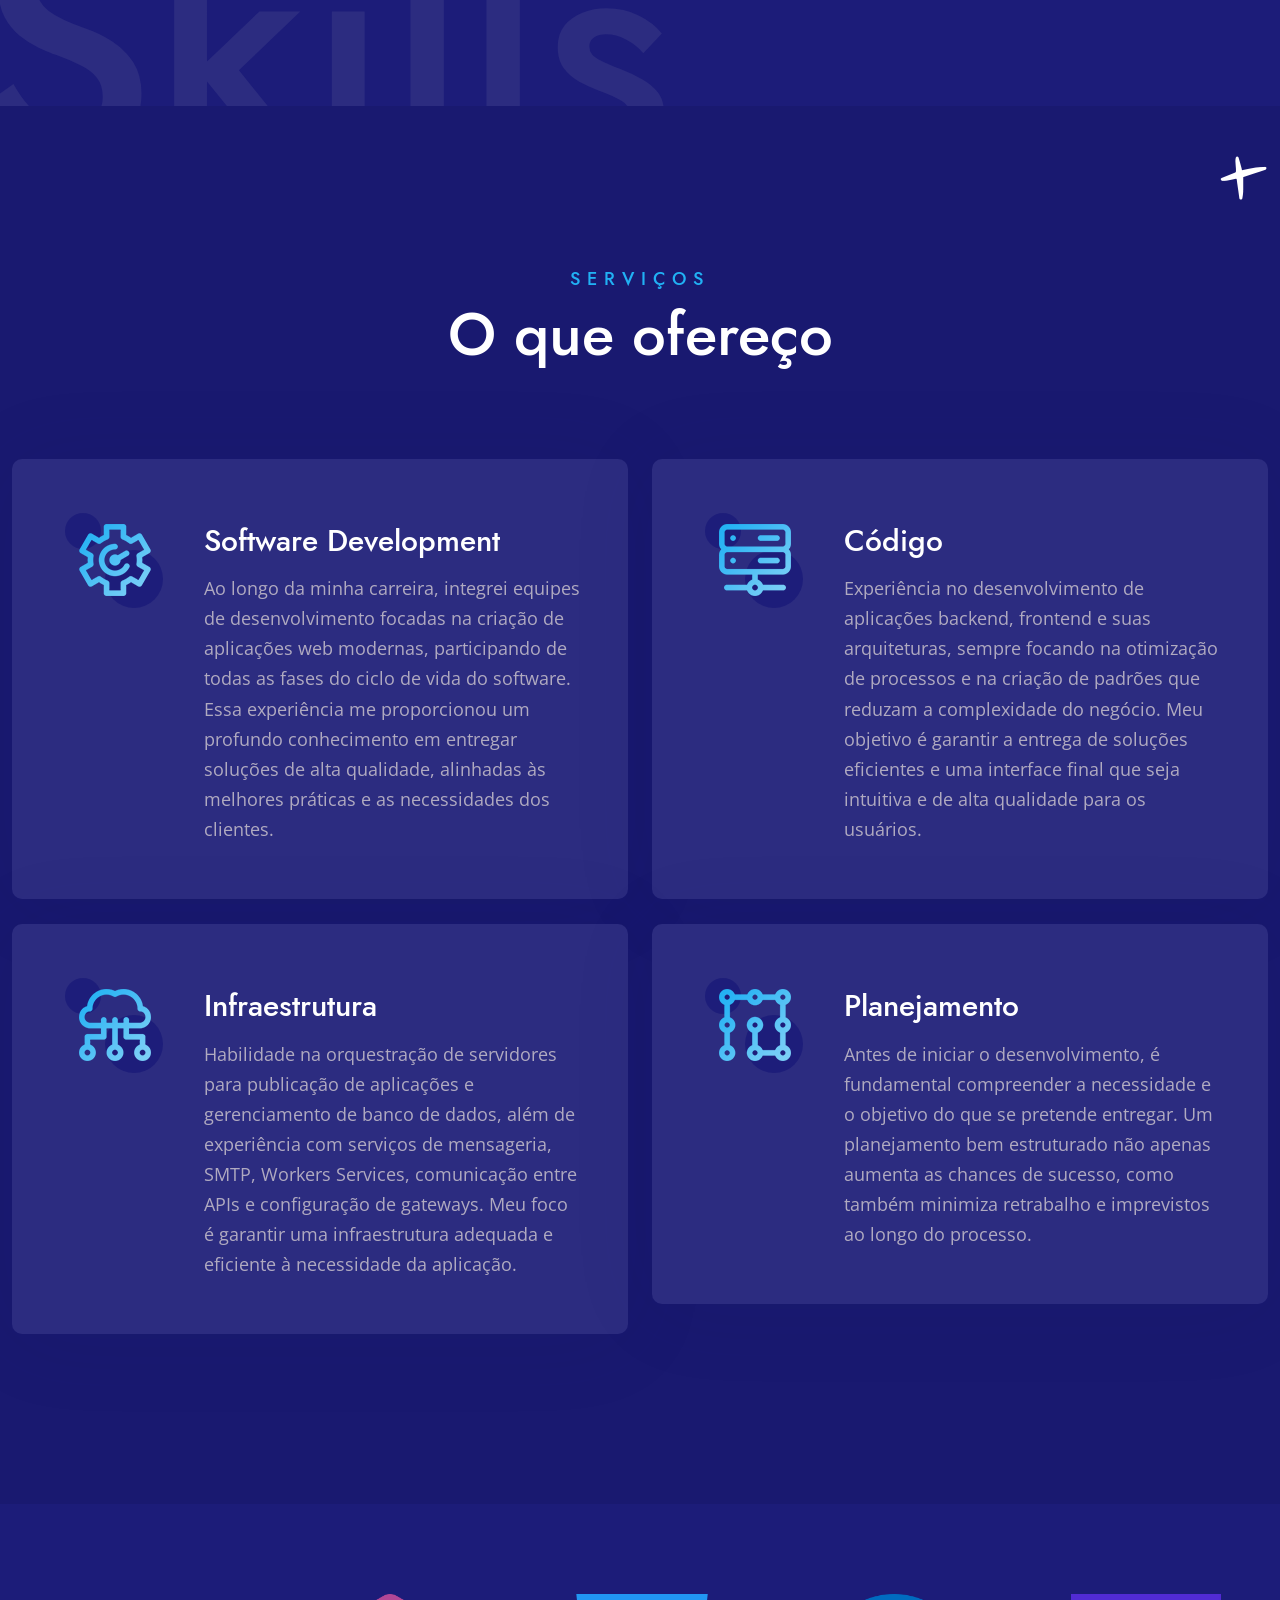
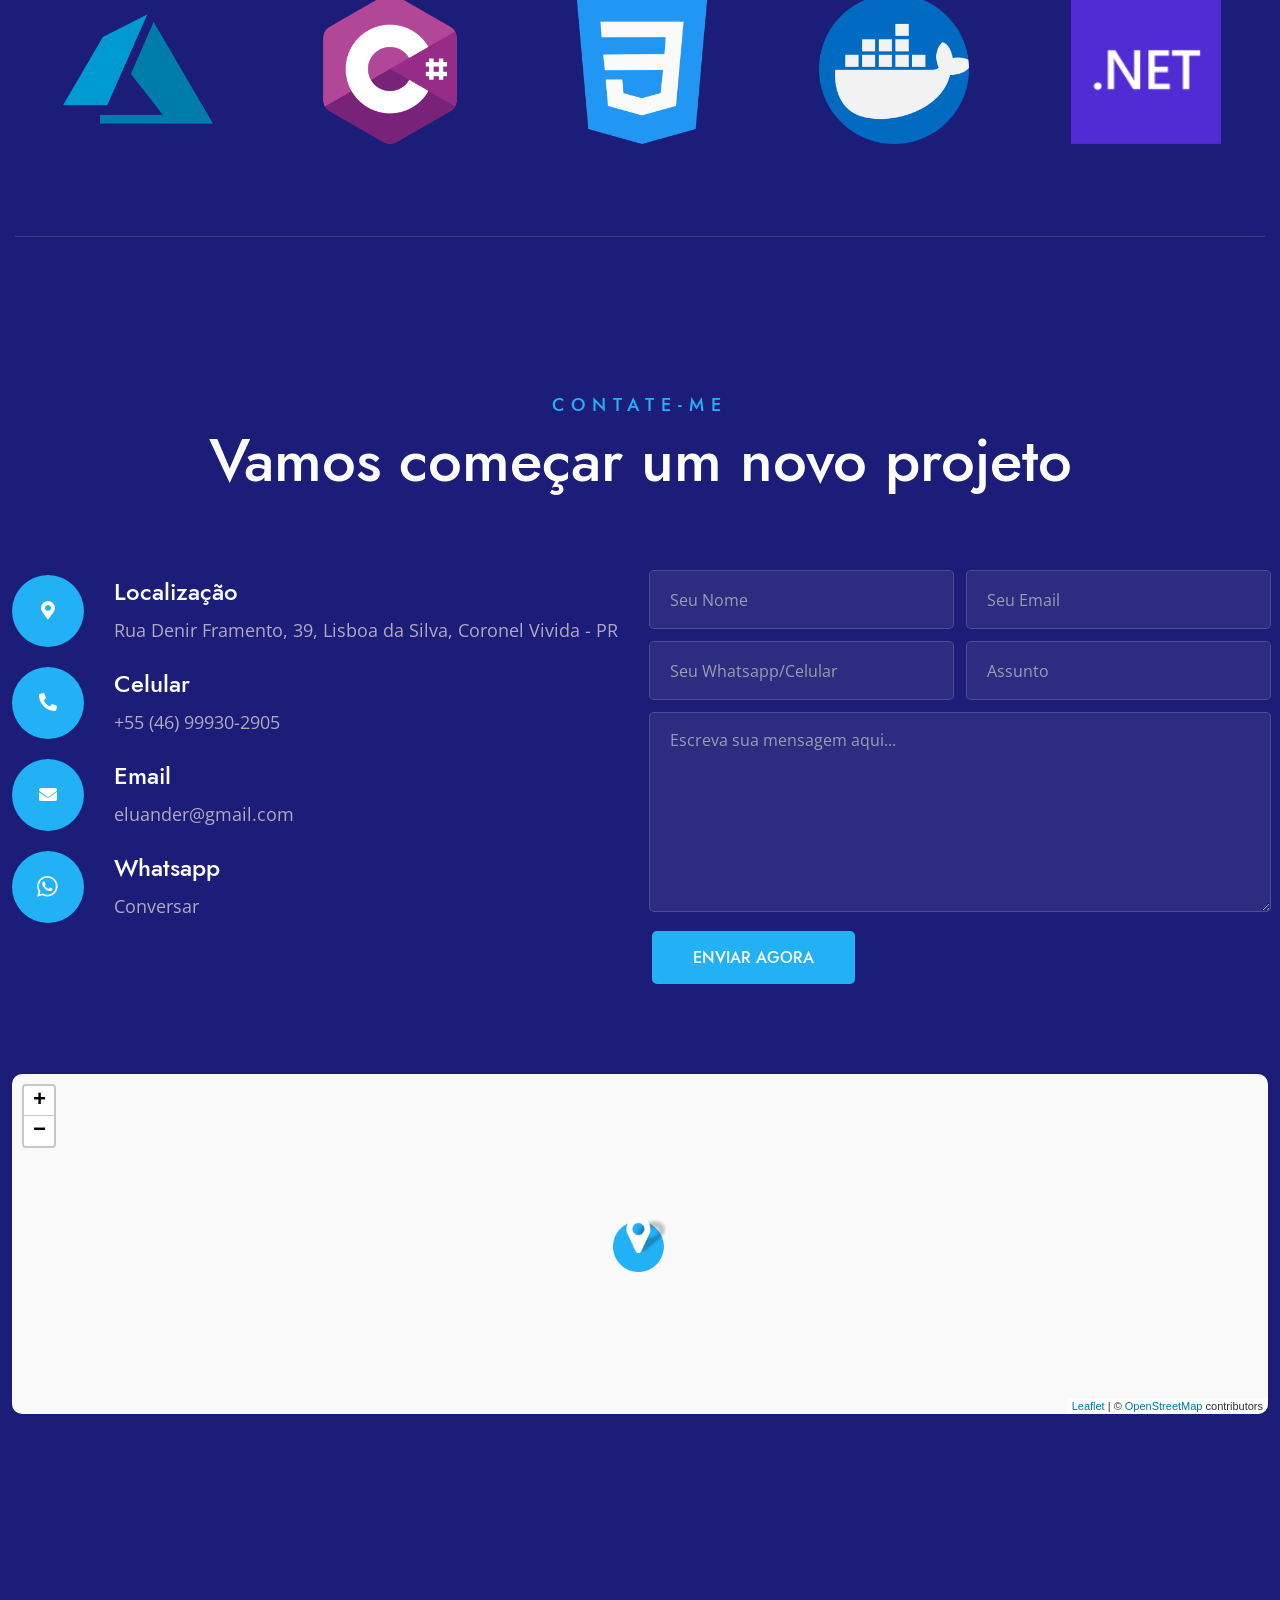
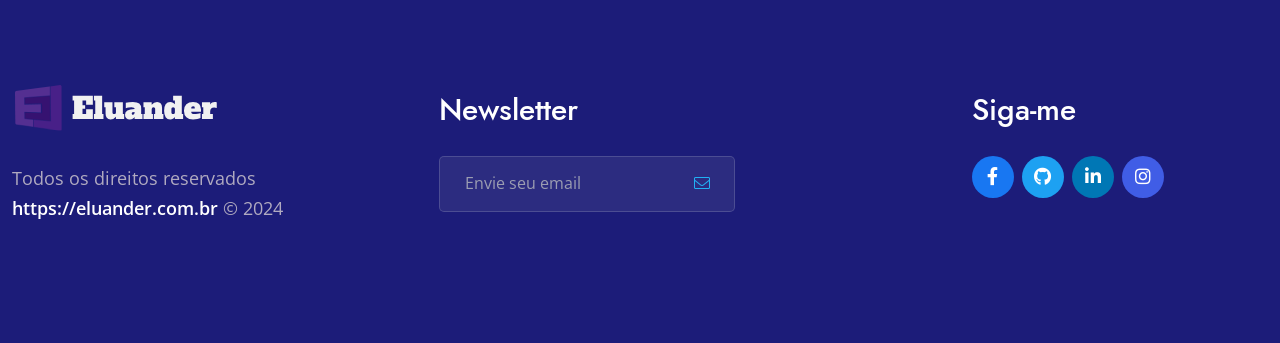
==== commit c4f385e1: "ajustes imagem meta." ====
--- a/index.html
+++ b/index.html
@@ -54,7 +54,7 @@
 	<meta property="og:description" content="Desenvolvedor .NET" />
 	<meta property="og:url" content="https://eluander.com.br" />
 	<meta property="og:site-name" content="Eluander J. F. Lopes" />
-	<meta property="og:image" content="https://eluander.com.br/images/logo/eluander-logo-dark-full-v2.svg" />
+	<meta property="og:image" content="https://eluander.com.br/images/logo/eluander-logo-dark-full-v2.png" />
 </head>
 
 <body class="body-midnight-blue position-relative">
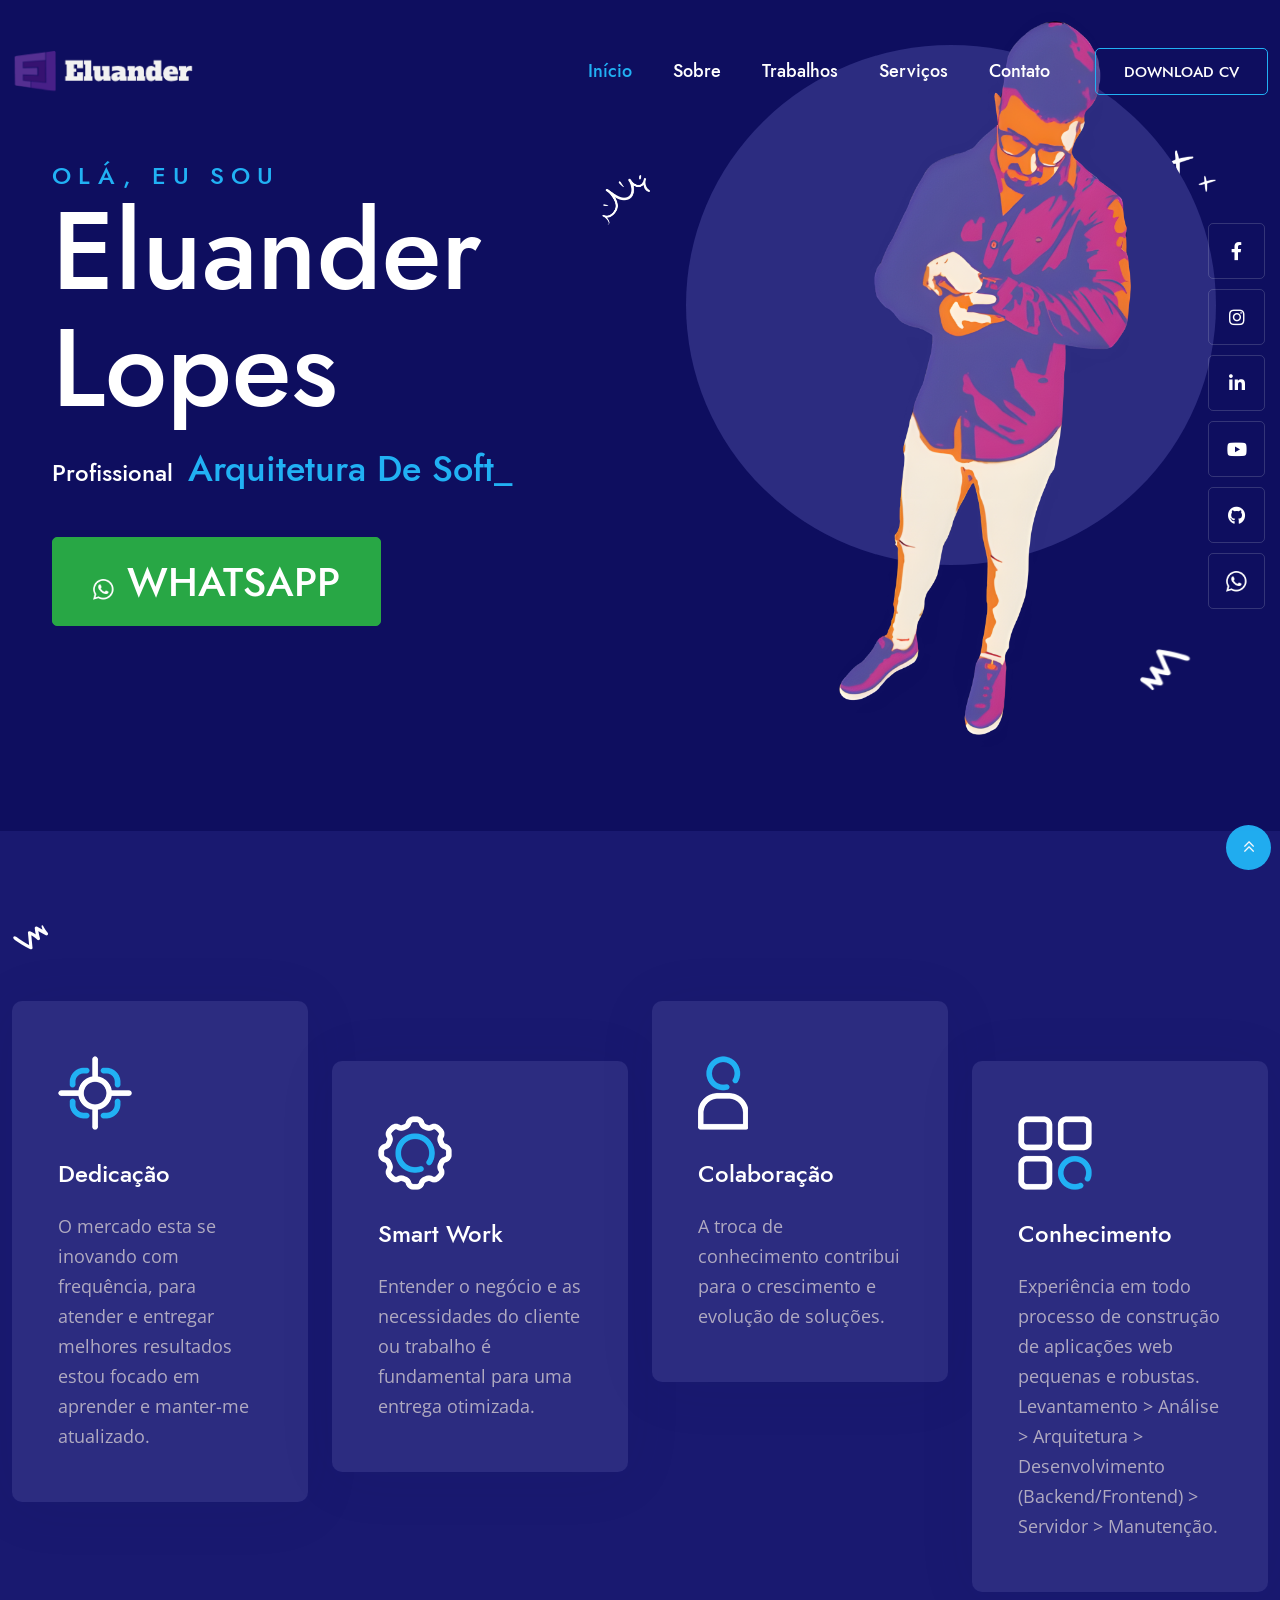
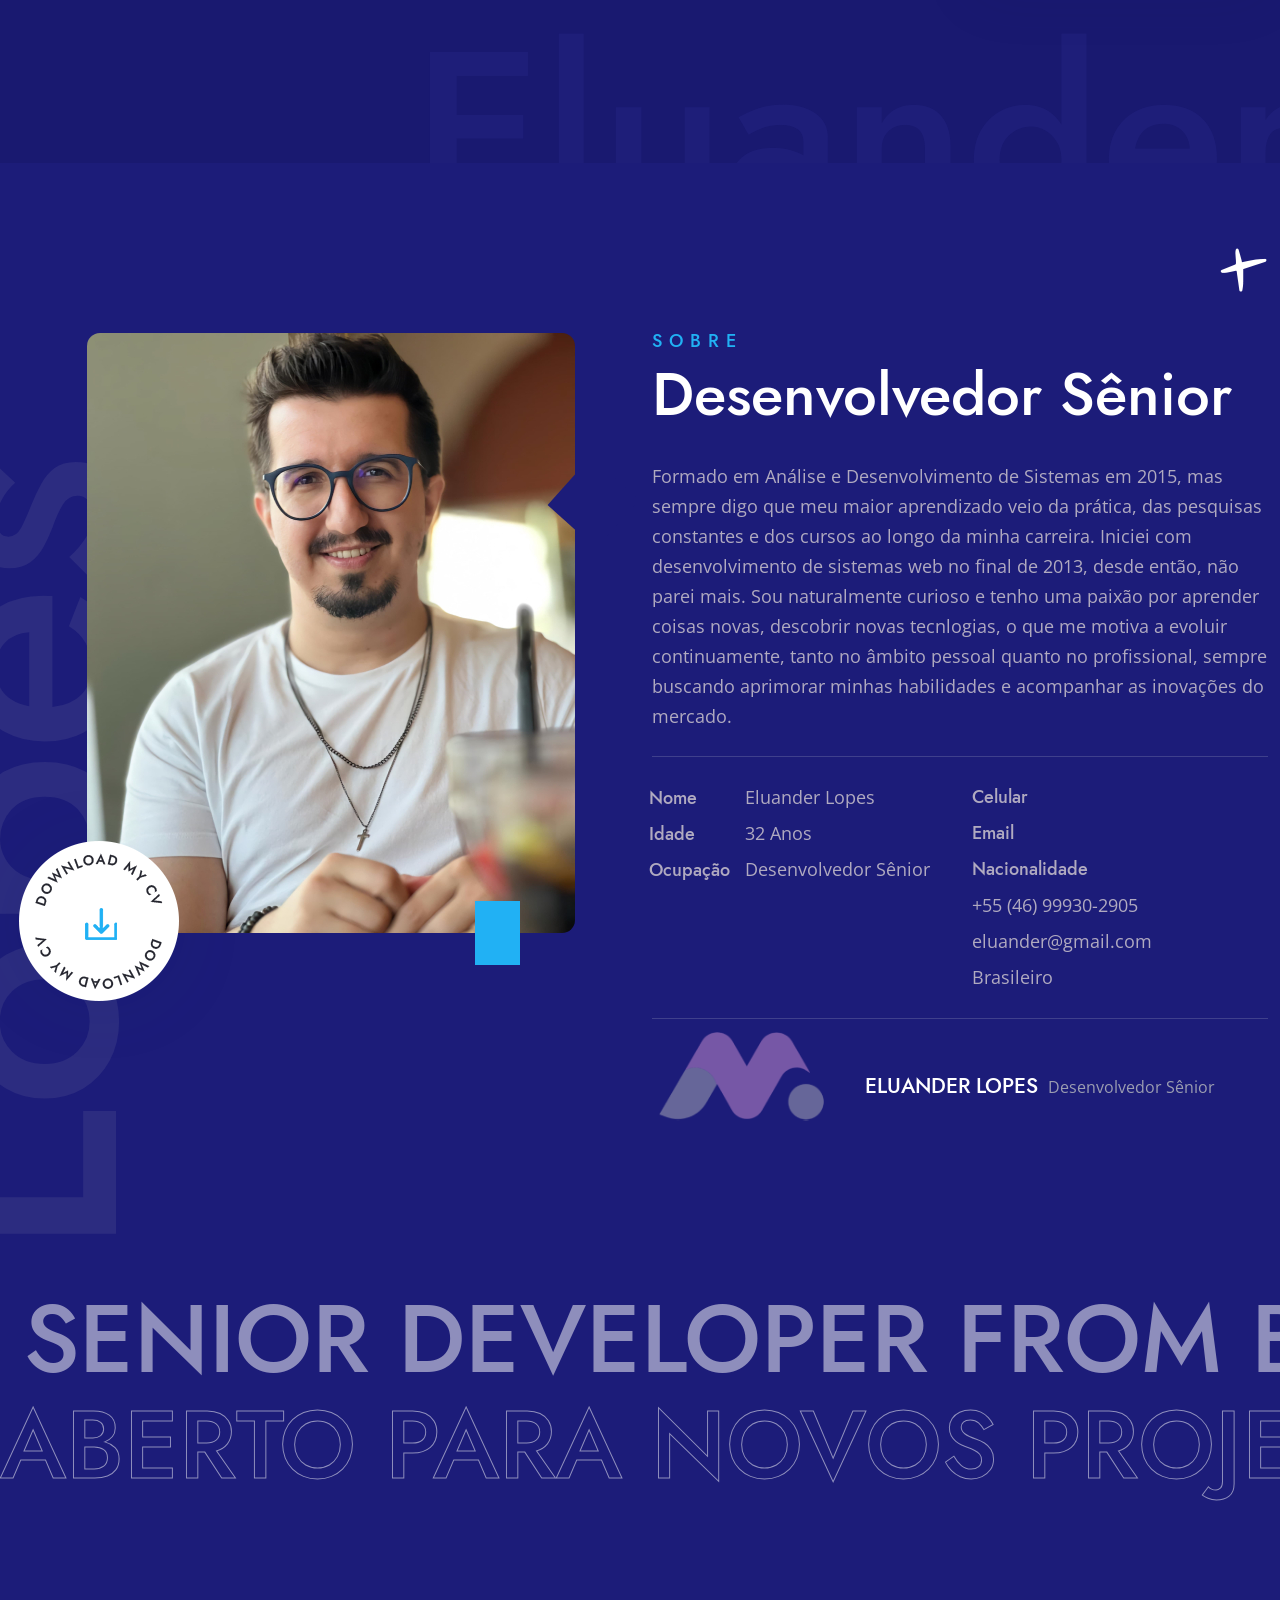
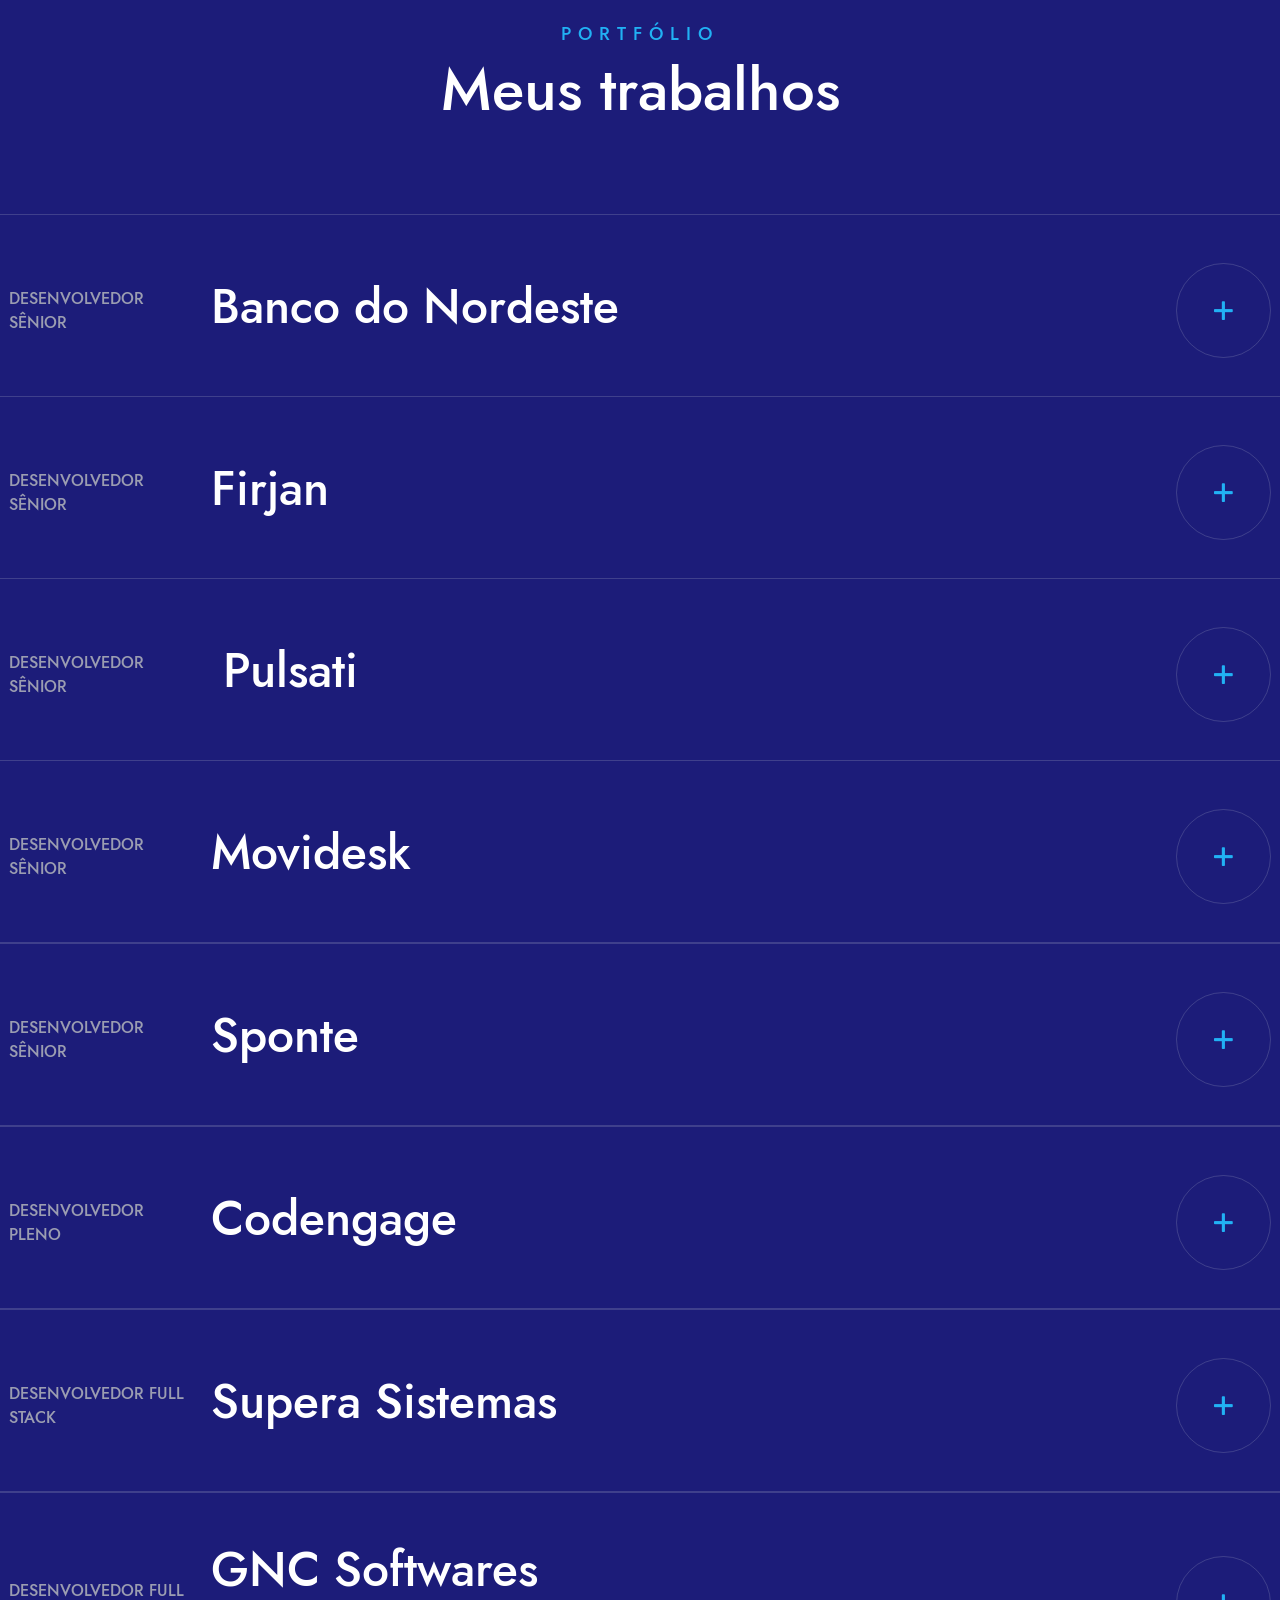
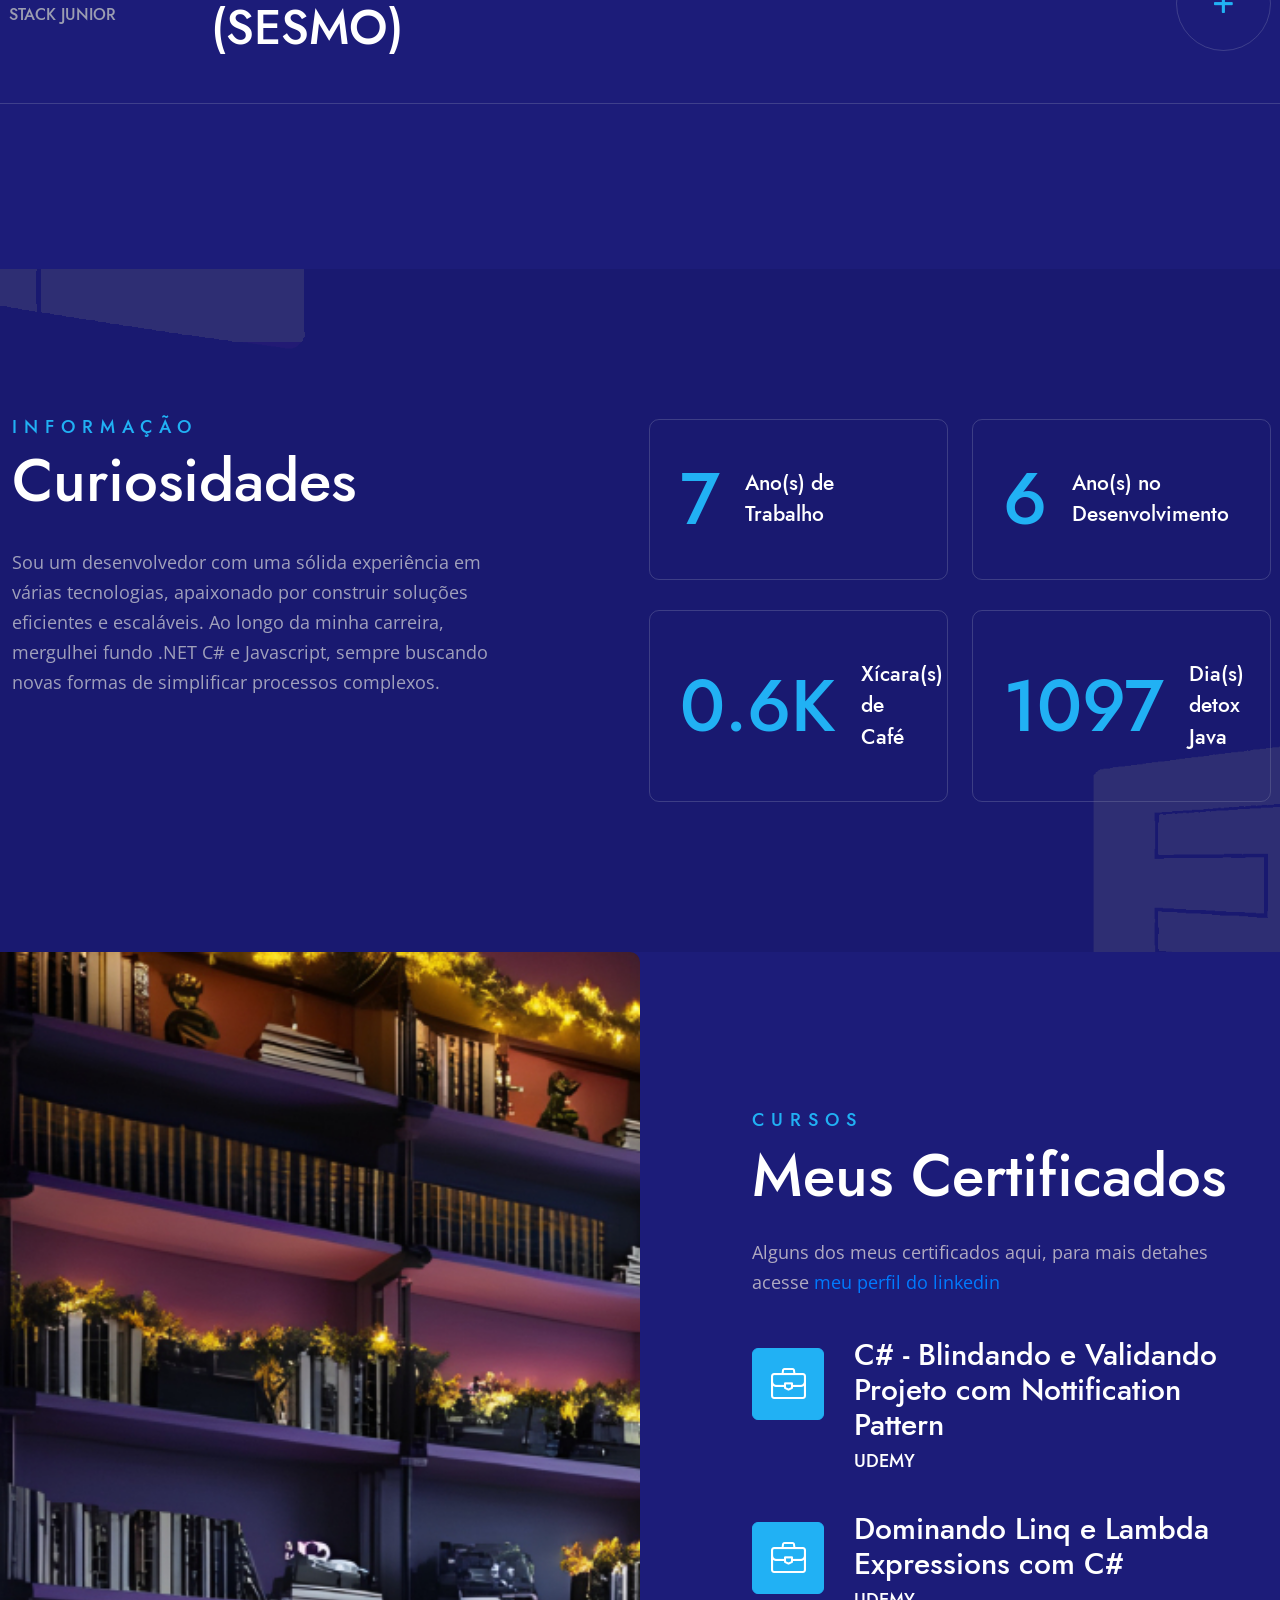
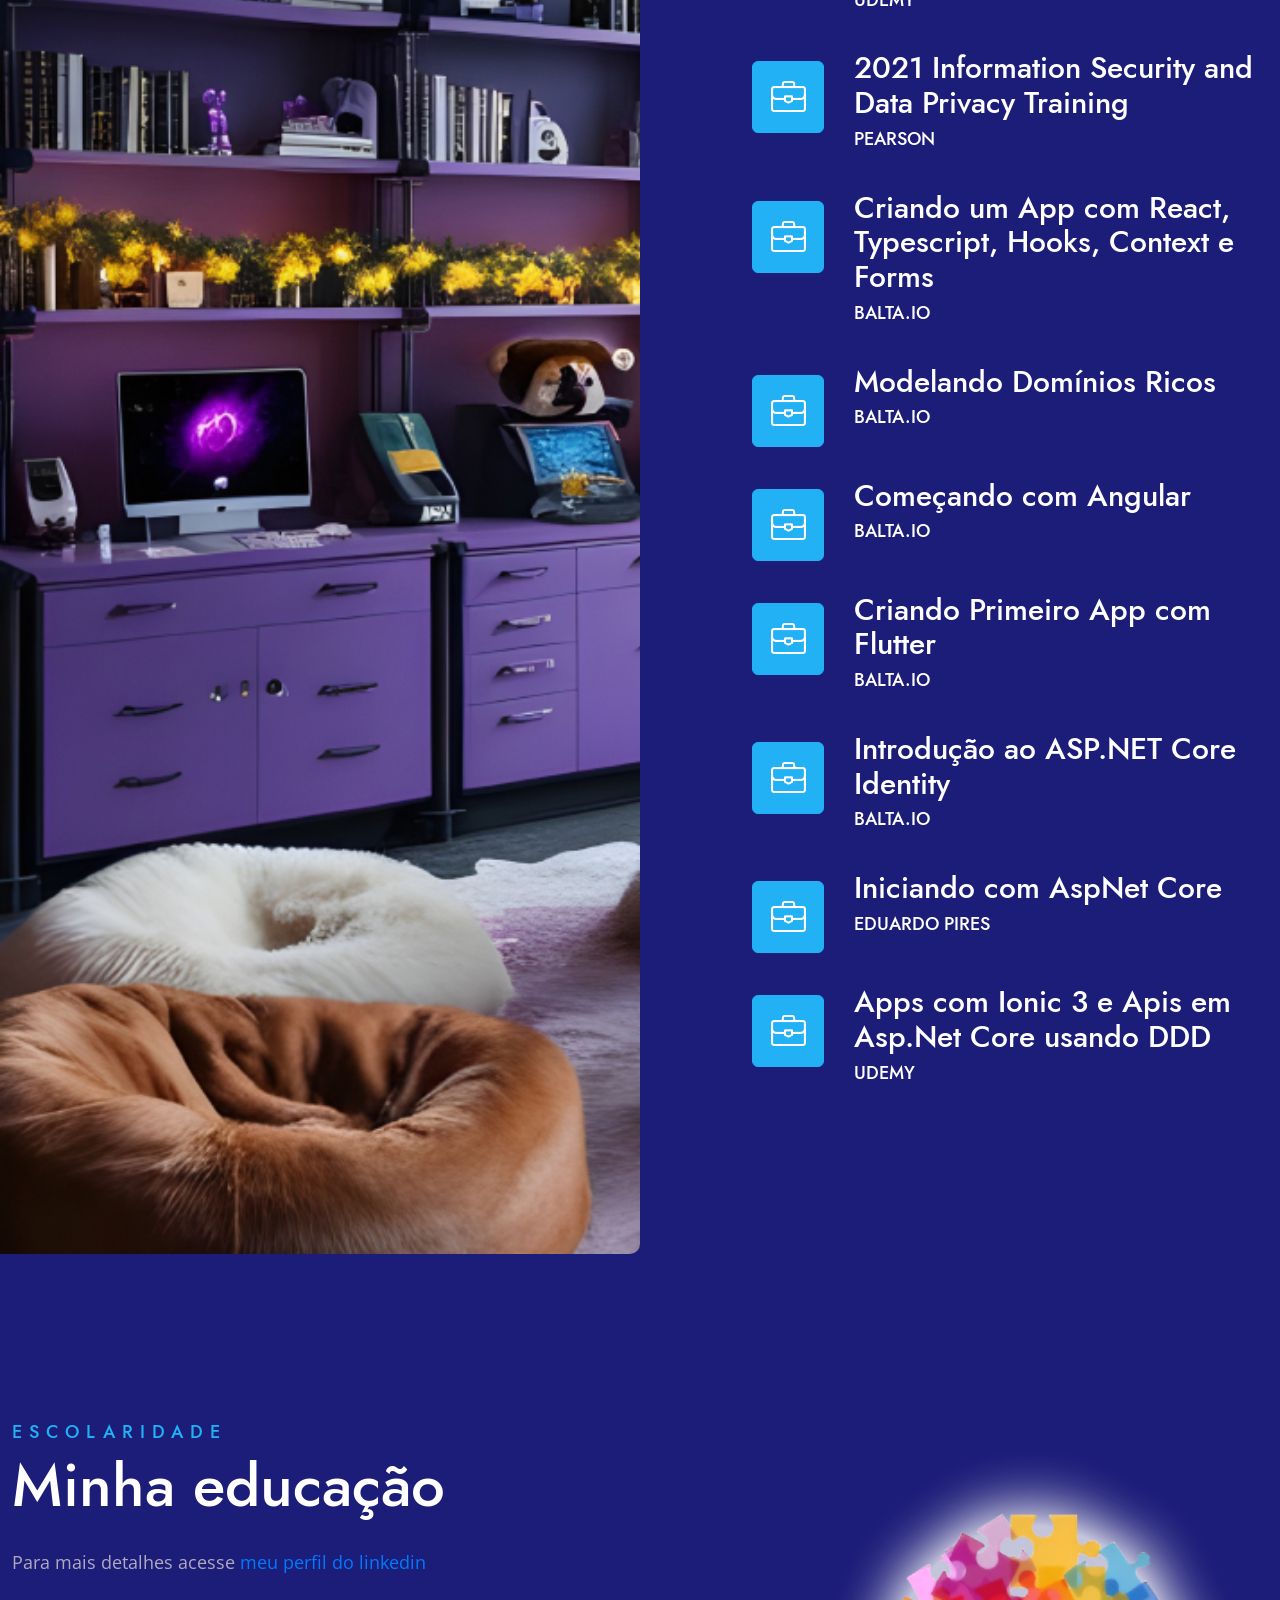
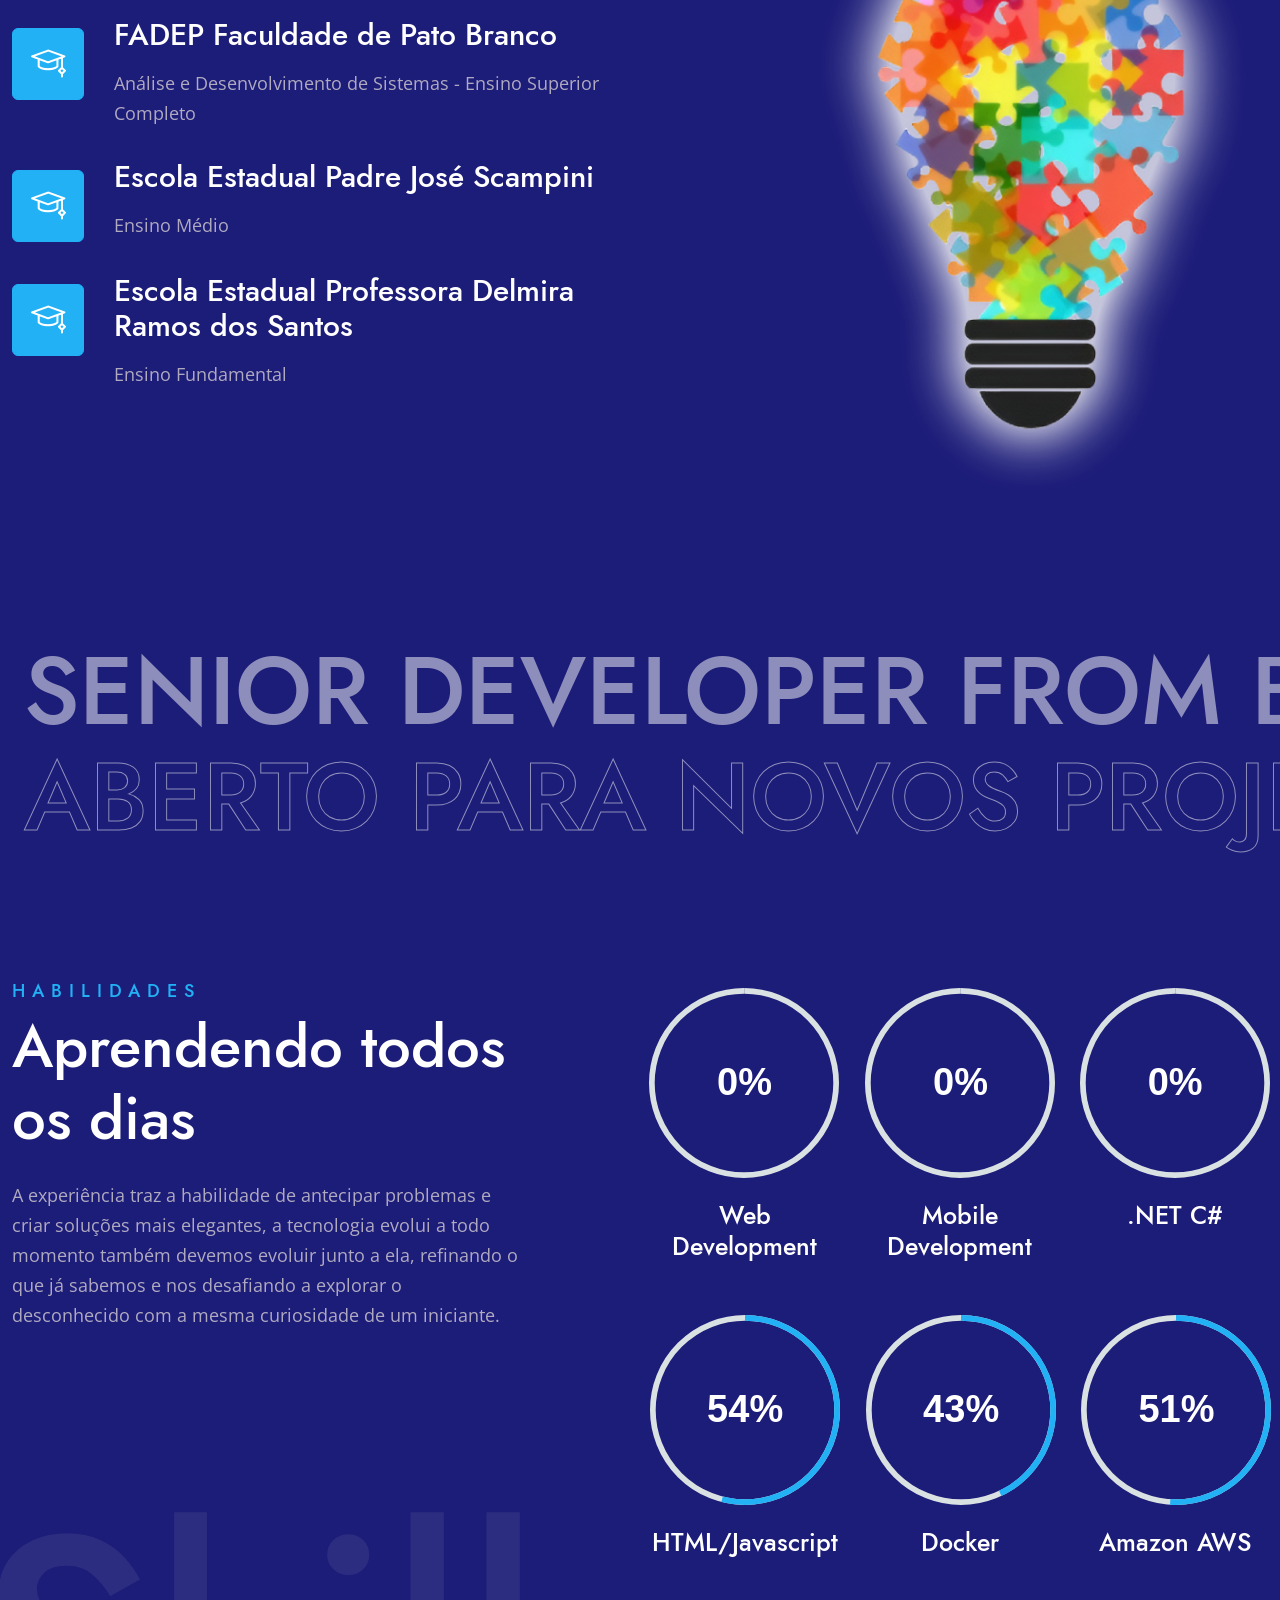
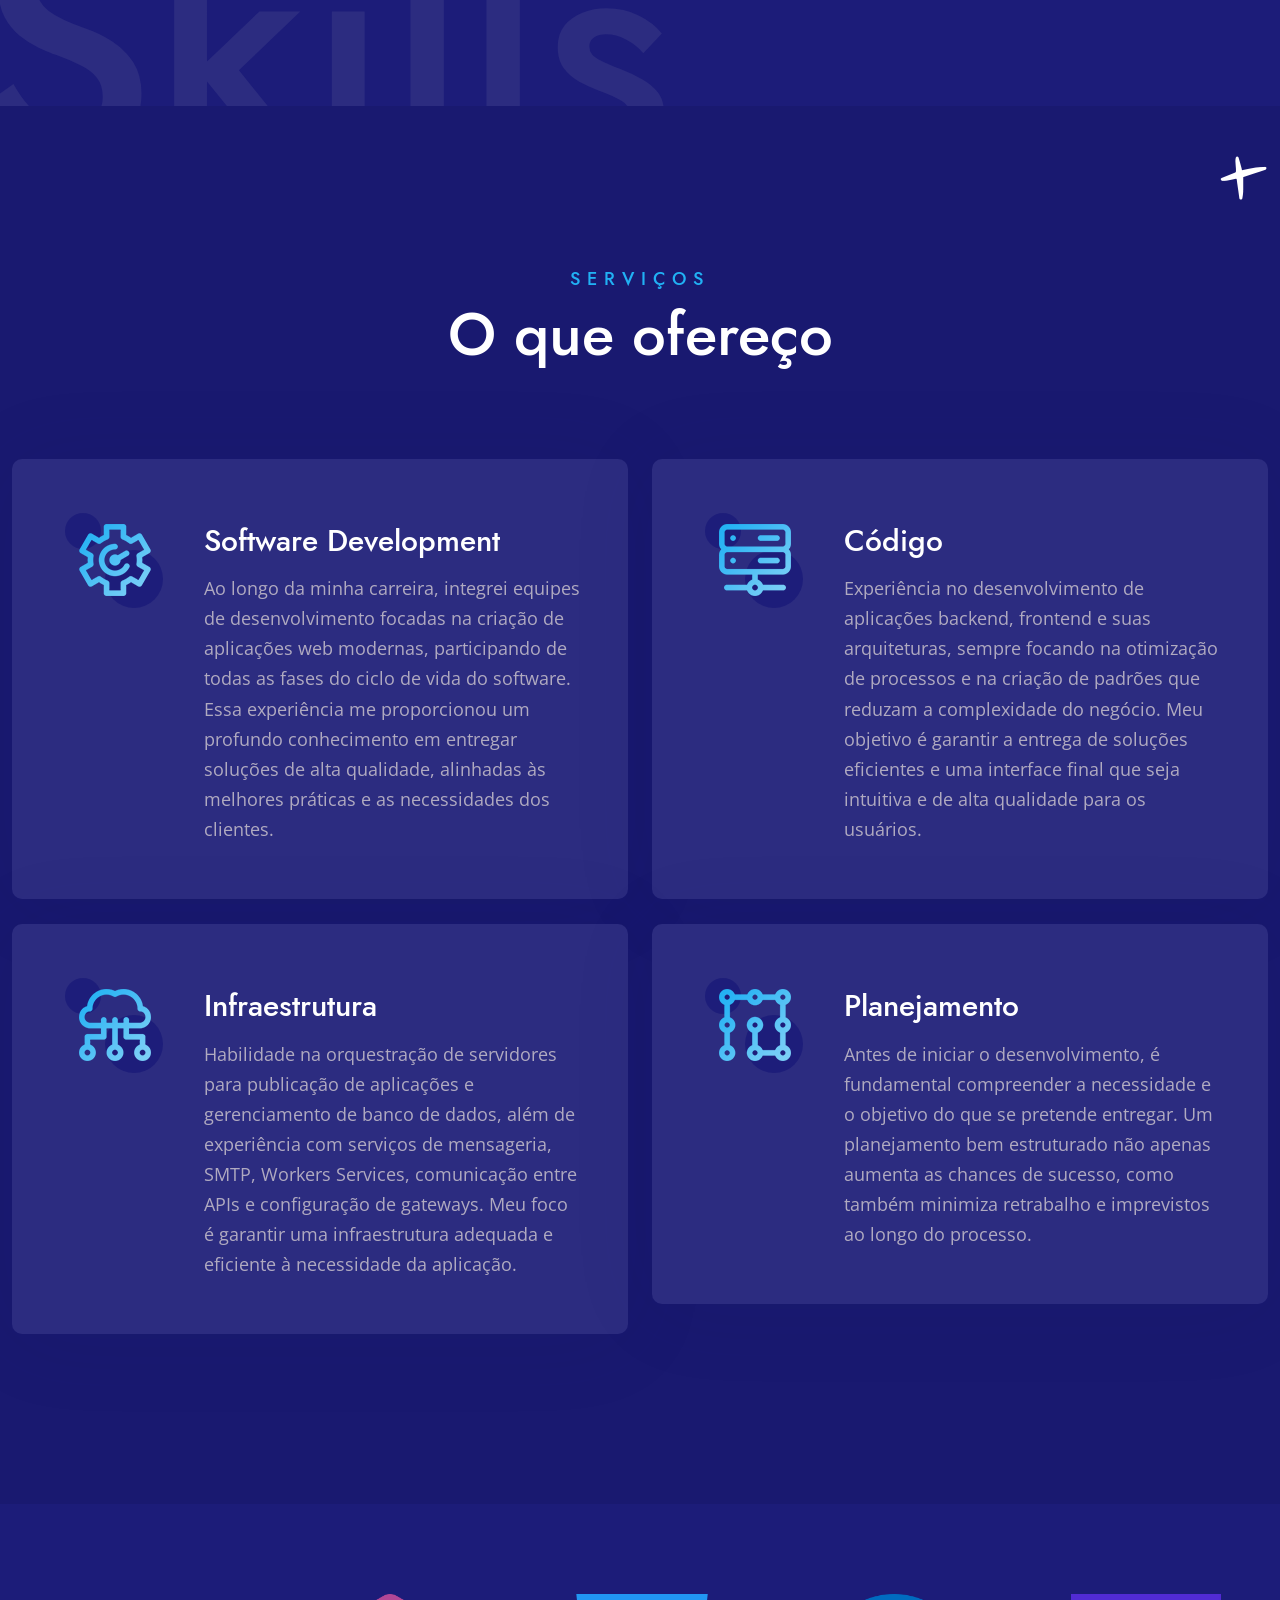
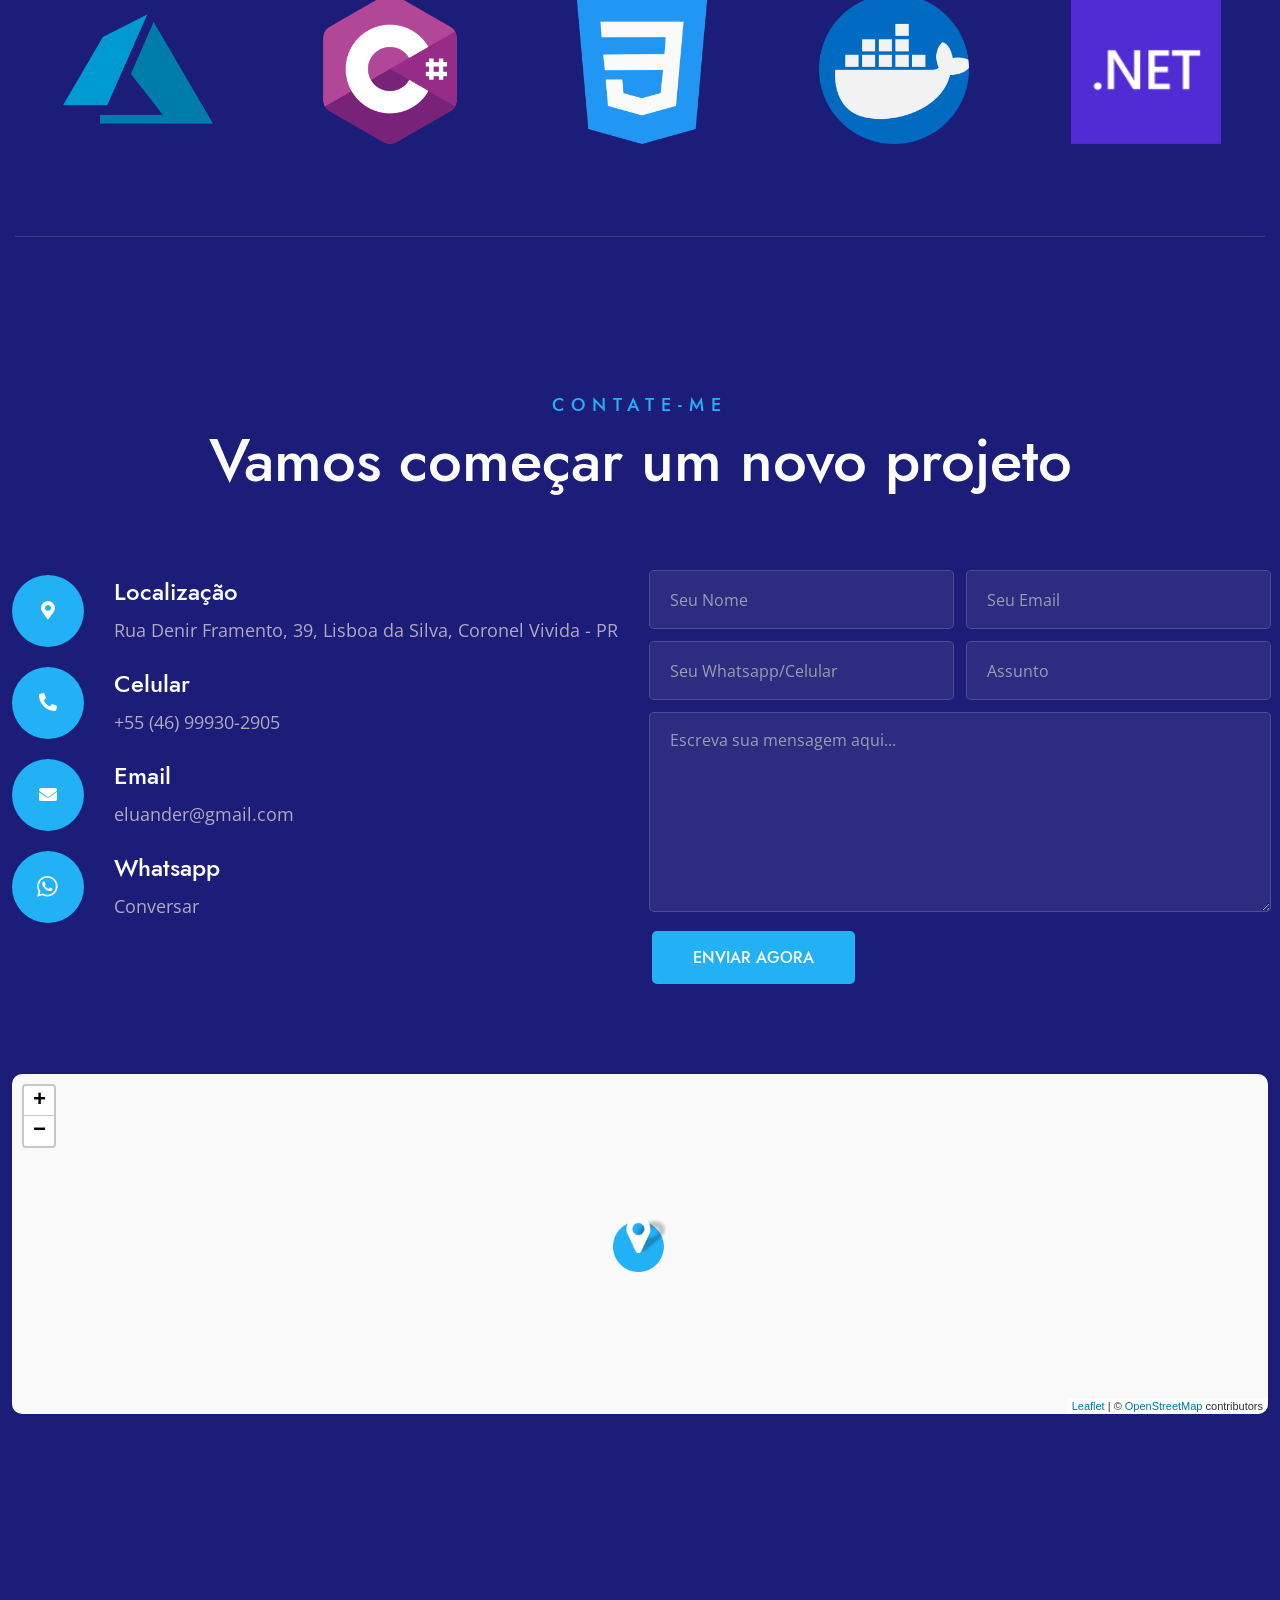
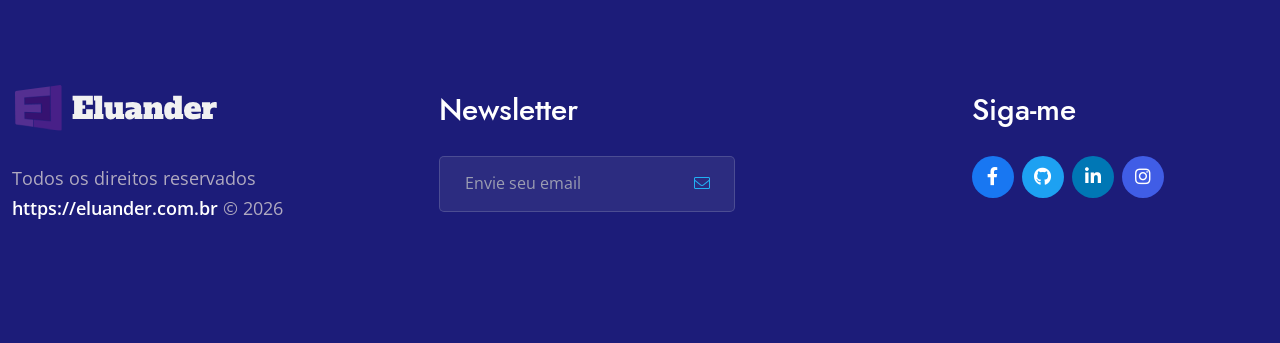
==== commit ab5d4711: "fix: melhorias e correcoes do site." ====
--- a/index.html
+++ b/index.html
@@ -1,12 +1,12 @@
 <!doctype html>
-<html class="no-js" lang="pt-BR">
+<html lang="pt-BR">
 
 <head>
     <meta charset="utf-8">
     <meta http-equiv="x-ua-compatible" content="ie=edge">
     <title>Eluander J. F. Lopes - Senior Developer .NET</title>
     
-    <meta name="description" content="">
+    <meta name="description" content="Eluander J. F. Lopes - Desenvolvedor Sênior .NET com mais de 10 anos de experiência em sistemas web, arquitetura de software, AWS e Docker.">
     <meta name="viewport" content="width=device-width, initial-scale=1">
     <meta name="keywords" content="Eluander J. F. Lopes" />
     
@@ -27,6 +27,9 @@
     <meta name="msapplication-TileColor" content="#ffffff">
     <meta name="theme-color" content="#ffffff">
 
+    <!-- Preload LCP image -->
+    <link rel="preload" as="image" href="images/slider/person.png" fetchpriority="high">
+
     <!-- Fonts -->
     <link rel="preconnect" href="https://fonts.googleapis.com">
     <link rel="preconnect" href="https://fonts.gstatic.com" crossorigin>
@@ -37,9 +40,7 @@
     <link rel="stylesheet" href="css/bootstrap.min.css">
     <link rel="stylesheet" href="css/fontawesome-all.min.css">
     <link rel="stylesheet" href="css/flaticon.css">
-    <link rel="stylesheet" href="css/animate.css">
     <link rel="stylesheet" href="css/aos.css">
-    <link rel="stylesheet" href="css/jquery.fancybox.min.css">
     <link rel="stylesheet" href="css/slick.css">
     <link rel="stylesheet" href="css/leaflet.css">
     <link rel="stylesheet" href="css/meanmenu.css">
@@ -47,14 +48,25 @@
     <link rel="stylesheet" href="css/style.css">
     <link rel="stylesheet" href="css/responsive.css">
 
+    <!-- SEO -->
+    <meta name="robots" content="index, follow">
+    <link rel="canonical" href="https://eluander.com.br">
+    <link rel="preconnect" href="https://tile.openstreetmap.org">
+
     <!-- Social Meta -->
     <meta property="og:locale" content="pt-BR" />
     <meta property="og:type" content="article" />
 	<meta property="og:title" content="Eluander J. F. Lopes" />
 	<meta property="og:description" content="Desenvolvedor .NET" />
 	<meta property="og:url" content="https://eluander.com.br" />
-	<meta property="og:site-name" content="Eluander J. F. Lopes" />
+	<meta property="og:site_name" content="Eluander J. F. Lopes" />
 	<meta property="og:image" content="https://eluander.com.br/images/logo/eluander-logo-dark-full-v2.png" />
+
+    <!-- Twitter Card -->
+    <meta name="twitter:card" content="summary_large_image">
+    <meta name="twitter:title" content="Eluander J. F. Lopes - Senior Developer .NET">
+    <meta name="twitter:description" content="Desenvolvedor Sênior .NET com mais de 10 anos de experiência em sistemas web, arquitetura de software, AWS e Docker.">
+    <meta name="twitter:image" content="https://eluander.com.br/images/logo/eluander-logo-dark-full-v2.png">
 </head>
 
 <body class="body-midnight-blue position-relative">
@@ -142,7 +154,7 @@
 
     <!-- side-mobile-menu start -->
     <div class="side-mobile-menu pt-15 pb-30 pl-30 pr-20 pb-100">
-        <div class="d-fle justify-content-between w-100">
+        <div class="d-flex justify-content-between w-100">
             <div class="close-icon d-inline-block float-right clear-both mt-20 mb-15">
                 <a href="javascript:void(0);"><span class="icon-clear theme-color"><i
                             class="fa fa-times"></i></span></a>
@@ -185,13 +197,13 @@
 
                 <div id="scene" class="parallax position-absolute w-100 h-100 z-index1">
                     <img data-depth="0.20" class="hero-shape hero-shape1 position-absolute d-none d-lg-inline-block"
-                        src="images/shape/shape1.png" alt="#"><!-- /hero-shape1 -->
+                        src="images/shape/shape1.png" alt=""><!-- /hero-shape1 -->
                     <img data-depth="0.15" class="hero-shape hero-shape2 position-absolute d-none d-lg-inline-block"
-                        src="images/shape/shape2.png" alt="#"><!-- /hero-shape2 -->
+                        src="images/shape/shape2.png" alt=""><!-- /hero-shape2 -->
                     <img data-depth="0.30" class="hero-shape hero-shape3 position-absolute d-none d-lg-inline-block"
-                        src="images/shape/shape3.png" alt="#"><!-- /hero-shape3 -->
+                        src="images/shape/shape3.png" alt=""><!-- /hero-shape3 -->
                     <img data-depth="0.10" class="hero-shape hero-shape4 position-absolute d-none d-lg-inline-block"
-                        src="images/shape/shape4.png" alt="#"><!-- /hero-shape4 -->
+                        src="images/shape/shape4.png" alt=""><!-- /hero-shape4 -->
                 </div><!-- /parallax -->
 
                 <div class="container slider-height d-flex align-items-end">
@@ -215,7 +227,7 @@
                                                 class="cursor theme-color d-inline-block" data-owner="main"></span>
                                         </span>
                                     </h2>
-                                    <a href="#" target="_blank"
+                                    <a href="#" target="_blank" rel="noopener noreferrer"
                                         class="btn position-relative over-hidden btn-success text-uppercase transition5" data-person-whatsapp>
                                         <span class="d-inline-block">
                                             <i class="ico-whatsapp"></i> Whatsapp
@@ -227,7 +239,7 @@
                         <div
                             class="col-xl-7 col-lg-6 col-md-7 col-sm-10 col-12 d-flex justify-content-center align-items-end h-100">
                             <div class="slider-img pl-120 position-relative z-index1">
-                                <img src="images/slider/person.png" alt="hero image">
+                                <img src="images/slider/person.png" alt="hero image" fetchpriority="high">
                             </div><!-- /slider-img -->
                         </div><!-- /col -->
 
@@ -352,7 +364,7 @@
                                     data-aos-duration="2000" data-aos-delay="100">
                                     <div class="about-img-over pl-50 transition5 d-inline-block position-relative">
                                         <div class="position-relative z-index11" data-tilt data-tilt-max="10">
-                                            <img class="border-radius13 position-relative z-index11"
+                                            <img loading="lazy" class="border-radius13 position-relative z-index11"
                                                 src="images/about/about-img.jpg" alt="about image 1">
                                         </div>
 
@@ -361,7 +373,7 @@
                                         <div class="about-shape2 position-absolute z-index11" data-aos="fade-right"
                                             data-aos-duration="2000" data-aos-delay="800"></div><!-- /about-shape2 -->
                                         <div class="about-download-wrapper position-absolute z-index11">
-                                            <img class="download-bg rotate-animation d-inline-block"
+                                            <img loading="lazy" class="download-bg rotate-animation d-inline-block"
                                                 src="images/about/download-bg.png" alt="about image 2">
                                             <a href="/data/CV.pdf" download="Eluander-CV.pdf" class="cv-download-link transition5">
                                                 <img class="d-icon d-inline-block position-absolute"
@@ -488,7 +500,7 @@
                                 </div><!-- /col -->
                                 <div
                                     class="col-xl-5  col-lg-5 col-md-6  col-sm- col- d-flex justify-content-end align-items-center">
-                                    <img class="port-img position-absolute left-0 ml-xl-3 transition5"
+                                    <img loading="lazy" class="port-img position-absolute left-0 ml-xl-3 transition5"
                                         src="images/portfolio/port-img1.jpg" style="max-width: 150px;" data-person-work-bnb-imagem alt="portfolio image 1">
                                     <div class="port-content text-center transition5 z-index11" data-toggle="modal"
                                         data-target="#exampleModal-p1">
@@ -511,7 +523,7 @@
                                 </div><!-- /col -->
                                 <div
                                     class="col-xl-5  col-lg-5 col-md-6  col-sm- col- d-flex justify-content-end align-items-center">
-                                    <img class="port-img position-absolute left-0 ml-xl-3 transition5"
+                                    <img loading="lazy" class="port-img position-absolute left-0 ml-xl-3 transition5"
                                         src="images/portfolio/port-img2.jpg" style="max-width: 150px;" data-person-work-firjan-imagem alt="portfolio image2">
                                     <div class="port-content text-center transition5 z-index11" data-toggle="modal"
                                         data-target="#exampleModal-p2">
@@ -534,7 +546,7 @@
                                 </div><!-- /col -->
                                 <div
                                     class="col-xl-5 col-lg-5 col-md-6  col-sm- col- d-flex justify-content-end align-items-center">
-                                    <img class="port-img position-absolute left-0 ml-xl-3 transition5"
+                                    <img loading="lazy" class="port-img position-absolute left-0 ml-xl-3 transition5"
                                         src="images/portfolio/port-img3.jpg" style="max-width: 150px;" data-person-work-pulsati-imagem alt="portfolio image 3">
                                     <div class="port-content text-center transition5 z-index11" data-toggle="modal"
                                         data-target="#exampleModal-p3">
@@ -558,7 +570,7 @@
                                 </div><!-- /col -->
                                 <div
                                     class="col-xl-5  col-lg-5 col-md-6 col-sm- col- d-flex justify-content-end align-items-center">
-                                    <img class="port-img position-absolute left-0 ml-xl-3 transition5"
+                                    <img loading="lazy" class="port-img position-absolute left-0 ml-xl-3 transition5"
                                         src="images/portfolio/port-img4.jpg" style="max-width: 150px;" data-person-work-movidesk-imagem alt="portfolio image 4">
                                     <div class="port-content text-center transition5 z-index11" data-toggle="modal"
                                         data-target="#exampleModal-p4">
@@ -582,7 +594,7 @@
                                 </div><!-- /col -->
                                 <div
                                     class="col-xl-5  col-lg-5 col-md-6 col-sm- col- d-flex justify-content-end align-items-center">
-                                    <img class="port-img position-absolute left-0 ml-xl-3 transition5"
+                                    <img loading="lazy" class="port-img position-absolute left-0 ml-xl-3 transition5"
                                         src="images/portfolio/port-img4.jpg" style="max-width: 150px;" data-person-work-sponte-imagem alt="portfolio image 4">
                                     <div class="port-content text-center transition5 z-index11" data-toggle="modal"
                                         data-target="#exampleModal-p5">
@@ -606,7 +618,7 @@
                                 </div><!-- /col -->
                                 <div
                                     class="col-xl-5  col-lg-5 col-md-6 col-sm- col- d-flex justify-content-end align-items-center">
-                                    <img class="port-img position-absolute left-0 ml-xl-3 transition5"
+                                    <img loading="lazy" class="port-img position-absolute left-0 ml-xl-3 transition5"
                                         src="images/portfolio/port-img4.jpg" style="max-width: 150px;" data-person-work-codengage-imagem alt="portfolio image 6">
                                     <div class="port-content text-center transition5 z-index11" data-toggle="modal"
                                         data-target="#exampleModal-p6">
@@ -630,7 +642,7 @@
                             </div><!-- /col -->
                             <div
                                 class="col-xl-5  col-lg-5 col-md-6 col-sm- col- d-flex justify-content-end align-items-center">
-                                <img class="port-img position-absolute left-0 ml-xl-3 transition5"
+                                <img loading="lazy" class="port-img position-absolute left-0 ml-xl-3 transition5"
                                     src="images/portfolio/port-img4.jpg" style="max-width: 150px;" data-person-work-supera-imagem alt="portfolio image 6">
                                 <div class="port-content text-center transition5 z-index11" data-toggle="modal"
                                     data-target="#exampleModal-p7">
@@ -654,7 +666,7 @@
                             </div><!-- /col -->
                             <div
                                 class="col-xl-5  col-lg-5 col-md-6 col-sm- col- d-flex justify-content-end align-items-center">
-                                <img class="port-img position-absolute left-0 ml-xl-3 transition5"
+                                <img loading="lazy" class="port-img position-absolute left-0 ml-xl-3 transition5"
                                     src="images/portfolio/port-img4.jpg" style="max-width: 150px;" data-person-work-gnc-imagem alt="portfolio image 6">
                                 <div class="port-content text-center transition5 z-index11" data-toggle="modal"
                                     data-target="#exampleModal-p8">
@@ -682,7 +694,7 @@
                                 <div class="modal-content border-0">
                                     <div class="modal-body pl-50 pr-50 pt-10 pb-20">
                                         <div class="blog-modal-img">
-                                            <img class="w-100" data-person-work-bnb-imagem style="max-width: 250px;" src="images/portfolio/port-img1-large.jpg"
+                                            <img loading="lazy" class="w-100" data-person-work-bnb-imagem style="max-width: 250px;" src="images/portfolio/port-img1-large.jpg"
                                                 alt="product image 02">
                                         </div>
                                         <div class="row">
@@ -711,8 +723,8 @@
                     <!-- Modal end -->
 
                     <!-- Modal2 start -->
-                    <div class="modal fade" id="exampleModal-p2" tabindex="-2" role="dialog"
-                        aria-labelledby="exampleModal-p1" aria-hidden="true">
+                    <div class="modal fade" id="exampleModal-p2" tabindex="-1" role="dialog"
+                        aria-labelledby="exampleModal-p2" aria-hidden="true">
                         <div class="modal-dialog" role="document">
                             <div class="modal-content">
                                 <div class="close-icon float-right pt-10 pr-10">
@@ -724,7 +736,7 @@
                                 <div class="modal-content border-0">
                                     <div class="modal-body pl-50 pr-50 pt-10 pb-20">
                                         <div class="blog-modal-img">
-                                            <img class="w-100" src="images/portfolio/port-img2-large.jpg" style="max-width: 250px;" data-person-work-firjan-imagem
+                                            <img loading="lazy" class="w-100" src="images/portfolio/port-img2-large.jpg" style="max-width: 250px;" data-person-work-firjan-imagem
                                                 alt="product image 02">
                                         </div>
                                         <div class="row">
@@ -753,8 +765,8 @@
                     <!-- Modal end -->
 
                     <!-- Modal3 start -->
-                    <div class="modal fade" id="exampleModal-p3" tabindex="-3" role="dialog"
-                        aria-labelledby="exampleModal-p1" aria-hidden="true">
+                    <div class="modal fade" id="exampleModal-p3" tabindex="-1" role="dialog"
+                        aria-labelledby="exampleModal-p3" aria-hidden="true">
                         <div class="modal-dialog" role="document">
                             <div class="modal-content">
                                 <div class="close-icon float-right pt-10 pr-10">
@@ -766,7 +778,7 @@
                                 <div class="modal-content border-0">
                                     <div class="modal-body pl-50 pr-50 pt-10 pb-20">
                                         <div class="blog-modal-img">
-                                            <img class="w-100" src="images/portfolio/port-img3-large.jpg" style="max-width: 250px;" data-person-work-pulsati-imagem
+                                            <img loading="lazy" class="w-100" src="images/portfolio/port-img3-large.jpg" style="max-width: 250px;" data-person-work-pulsati-imagem
                                                 alt="product image 02">
                                         </div>
                                         <div class="row">
@@ -795,8 +807,8 @@
                     <!-- Modal end -->
 
                     <!-- Modal4 start -->
-                    <div class="modal fade" id="exampleModal-p4" tabindex="-4" role="dialog"
-                        aria-labelledby="exampleModal-p1" aria-hidden="true">
+                    <div class="modal fade" id="exampleModal-p4" tabindex="-1" role="dialog"
+                        aria-labelledby="exampleModal-p4" aria-hidden="true">
                         <div class="modal-dialog" role="document">
                             <div class="modal-content">
                                 <div class="close-icon float-right pt-10 pr-10">
@@ -808,7 +820,7 @@
                                 <div class="modal-content border-0">
                                     <div class="modal-body pl-50 pr-50 pt-10 pb-20">
                                         <div class="blog-modal-img">
-                                            <img class="w-100" src="images/portfolio/port-img4-large.jpg" style="max-width: 250px;" data-person-work-movidesk-imagem
+                                            <img loading="lazy" class="w-100" src="images/portfolio/port-img4-large.jpg" style="max-width: 250px;" data-person-work-movidesk-imagem
                                                 alt="product image 02">
                                         </div>
                                         <div class="row">
@@ -836,8 +848,8 @@
                     </div>
                     <!-- Modal end -->
 
-                    <!-- Modal4 start -->
-                    <div class="modal fade" id="exampleModal-p5" tabindex="-5" role="dialog"
+                    <!-- Modal5 start -->
+                    <div class="modal fade" id="exampleModal-p5" tabindex="-1" role="dialog"
                         aria-labelledby="exampleModal-p5" aria-hidden="true">
                         <div class="modal-dialog" role="document">
                             <div class="modal-content">
@@ -850,7 +862,7 @@
                                 <div class="modal-content border-0">
                                     <div class="modal-body pl-50 pr-50 pt-10 pb-20">
                                         <div class="blog-modal-img">
-                                            <img class="w-100" src="images/portfolio/port-img4-large.jpg" style="max-width: 250px;" data-person-work-sponte-imagem
+                                            <img loading="lazy" class="w-100" src="images/portfolio/port-img4-large.jpg" style="max-width: 250px;" data-person-work-sponte-imagem
                                                 alt="product image 02">
                                         </div>
                                         <div class="row">
@@ -879,49 +891,8 @@
                     <!-- Modal end -->
 
                     <!-- Modal5 start -->
-                    <div class="modal fade" id="exampleModal-p5" tabindex="-5" role="dialog"
-                        aria-labelledby="exampleModal-p5" aria-hidden="true">
-                        <div class="modal-dialog" role="document">
-                            <div class="modal-content">
-                                <div class="close-icon float-right pt-10 pr-10">
-                                    <button type="button" class="close d-inline-block" data-dismiss="modal"
-                                        aria-label="Close">
-                                        <span aria-hidden="true"><i class="fa fa-times"></i></span>
-                                    </button>
-                                </div>
-                                <div class="modal-content border-0">
-                                    <div class="modal-body pl-50 pr-50 pt-10 pb-20">
-                                        <div class="blog-modal-img">
-                                            <img class="w-100" src="images/portfolio/port-img4-large.jpg" style="max-width: 250px;" data-person-work-sponte-imagem
-                                                alt="product image 02">
-                                        </div>
-                                        <div class="row">
-                                            <div class="col-xl-7 col-lg-7  col-md-12 col-sm-12 col-12">
-                                                <div class="content-wrapper" data-person-work-sponte-descricao>
-                                                    <h2 class="modal-title" data-person-work-sponte-nome></h2>
-                                                    
-                                                </div>
-                                            </div><!-- /col -->
-                                            <div class="col-xl-5 col-lg-5  col-md-12 col-sm-12 col-12">
-                                                <div
-                                                    class="meta-wrapper form-bg mt-60 pt-40 pb-45 pr-20 pl-45 mt-40 mb-10">
-                                                    <ul class="item-meta">
-                                                        <li data-person-work-sponte-dtfim> <span class="pl-2 openS-font-family pr-10" data-person-work-sponte-dtinicio></span>| </li>
-                                                        <li>Duração :<span class="pl-2 openS-font-family" data-person-work-sponte-duracao></span></li>
-                                                    </ul>
-                                                    <a href="#" data-person-work-sponte-url class="btn position-relative over-hidden text-white theme-bg theme-border2 text-uppercase mt-20 pt-2 pb-2">Redirecionar</a>
-                                                </div>
-                                            </div><!-- /col -->
-                                        </div><!-- /row -->
-                                    </div><!-- /modal-body -->
-                                </div>
-                            </div>
-                        </div>
-                    </div>
-                    <!-- Modal end -->
-
                     <!-- Modal6 start -->
-                    <div class="modal fade" id="exampleModal-p6" tabindex="-6" role="dialog"
+                    <div class="modal fade" id="exampleModal-p6" tabindex="-1" role="dialog"
                         aria-labelledby="exampleModal-p6" aria-hidden="true">
                         <div class="modal-dialog" role="document">
                             <div class="modal-content">
@@ -934,7 +905,7 @@
                                 <div class="modal-content border-0">
                                     <div class="modal-body pl-50 pr-50 pt-10 pb-20">
                                         <div class="blog-modal-img">
-                                            <img class="w-100" src="images/portfolio/port-img4-large.jpg" style="max-width: 250px;" data-person-work-codengage-imagem
+                                            <img loading="lazy" class="w-100" src="images/portfolio/port-img4-large.jpg" style="max-width: 250px;" data-person-work-codengage-imagem
                                                 alt="product image 02">
                                         </div>
                                         <div class="row">
@@ -963,7 +934,7 @@
                     <!-- Modal end -->
 
                     <!-- Modal7 start -->
-                    <div class="modal fade" id="exampleModal-p7" tabindex="-7" role="dialog"
+                    <div class="modal fade" id="exampleModal-p7" tabindex="-1" role="dialog"
                         aria-labelledby="exampleModal-p7" aria-hidden="true">
                         <div class="modal-dialog" role="document">
                             <div class="modal-content">
@@ -976,7 +947,7 @@
                                 <div class="modal-content border-0">
                                     <div class="modal-body pl-50 pr-50 pt-10 pb-20">
                                         <div class="blog-modal-img">
-                                            <img class="w-100" src="images/portfolio/port-img4-large.jpg" style="max-width: 250px;" data-person-work-supera-imagem
+                                            <img loading="lazy" class="w-100" src="images/portfolio/port-img4-large.jpg" style="max-width: 250px;" data-person-work-supera-imagem
                                                 alt="product image 02">
                                         </div>
                                         <div class="row">
@@ -1005,8 +976,8 @@
                     <!-- Modal end -->
 
                     <!-- Modal8 start -->
-                    <div class="modal fade" id="exampleModal-p8" tabindex="-8" role="dialog"
-                        aria-labelledby="exampleModal-p7" aria-hidden="true">
+                    <div class="modal fade" id="exampleModal-p8" tabindex="-1" role="dialog"
+                        aria-labelledby="exampleModal-p8" aria-hidden="true">
                         <div class="modal-dialog" role="document">
                             <div class="modal-content">
                                 <div class="close-icon float-right pt-10 pr-10">
@@ -1018,7 +989,7 @@
                                 <div class="modal-content border-0">
                                     <div class="modal-body pl-50 pr-50 pt-10 pb-20">
                                         <div class="blog-modal-img">
-                                            <img class="w-100" src="images/portfolio/port-img4-large.jpg" style="max-width: 250px;" data-person-work-gnc-imagem
+                                            <img loading="lazy" class="w-100" src="images/portfolio/port-img4-large.jpg" style="max-width: 250px;" data-person-work-gnc-imagem
                                                 alt="product image 02">
                                         </div>
                                         <div class="row">
@@ -1336,10 +1307,10 @@
                         </div><!-- /education-wrapper -->
                     </div><!-- /col -->
                     <div
-                        class="col-xl-5 offset-xl-1 col-lg-6 col-md-12 col-sm-12 col-12 d-lg-blok d-flex align-items-center justify-content-center">
+                        class="col-xl-5 offset-xl-1 col-lg-6 col-md-12 col-sm-12 col-12 d-lg-block d-flex align-items-center justify-content-center">
                         <div class="education-img position-relative text-center" data-aos="fade-left"
                             data-aos-duration="2000">
-                            <img class="border-radius12" src="images/education/education-img.png" alt="education image">
+                            <img loading="lazy" class="border-radius12" src="images/education/education-img.png" alt="education image">
                         </div><!-- /education-img -->
                     </div><!-- /col -->
                 </div><!-- /row -->
@@ -1613,72 +1584,72 @@
                         <ul class="brand-active  mt-70 mb-90">
                             <li class="d-inline-block position-relative over-hidden">
                                 <a class="single-brand pt-20 d-block text-center transition3" href="#">
-                                    <img class="img w15-px" src="images/icon/for-dev/aws.png" alt="AWS">
+                                    <img loading="lazy" class="img w15-px" src="images/icon/for-dev/aws.png" alt="AWS">
                                 </a>
                             </li>
                             <li class="d-inline-block position-relative over-hidden">
                                 <a class="single-brand pt-20 d-block text-center transition3" href="#">
-                                    <img class="img w15-px" src="images/icon/for-dev/azure.png" alt="Azure">
+                                    <img loading="lazy" class="img w15-px" src="images/icon/for-dev/azure.png" alt="Azure">
                                 </a>
                             </li>
                             <li class="d-inline-block position-relative over-hidden">
                                 <a class="single-brand pt-20 d-block text-center transition3" href="#">
-                                    <img class="img w15-px" src="images/icon/for-dev/c-sharp.png" alt="CSharp">
+                                    <img loading="lazy" class="img w15-px" src="images/icon/for-dev/c-sharp.png" alt="CSharp">
                                 </a>
                             </li>
                             <li class="d-inline-block position-relative over-hidden">
                                 <a class="single-brand pt-20 d-block text-center transition3" href="#">
-                                    <img class="img w15-px" src="images/icon/for-dev/css-3.png" alt="CSS3">
+                                    <img loading="lazy" class="img w15-px" src="images/icon/for-dev/css-3.png" alt="CSS3">
                                 </a>
                             </li>
                             <li class="d-inline-block position-relative over-hidden">
                                 <a class="single-brand pt-20 d-block text-center transition3" href="#">
-                                    <img class="img w15-px" src="images/icon/for-dev/docker.png" alt="Docker">
+                                    <img loading="lazy" class="img w15-px" src="images/icon/for-dev/docker.png" alt="Docker">
                                 </a>
                             </li>
                             <li class="d-inline-block position-relative over-hidden">
                                 <a class="single-brand pt-20 d-block text-center transition3" href="#">
-                                    <img class="img w15-px" src="images/icon/for-dev/dotnet.png" alt=".NET">
+                                    <img loading="lazy" class="img w15-px" src="images/icon/for-dev/dotnet.png" alt=".NET">
                                 </a>
                             </li>
                             <li class="d-inline-block position-relative over-hidden">
                                 <a class="single-brand pt-20 d-block text-center transition3" href="#">
-                                    <img class="img w15-px" src="images/icon/for-dev/github.png" alt="Github">
+                                    <img loading="lazy" class="img w15-px" src="images/icon/for-dev/github.png" alt="Github">
                                 </a>
                             </li>
                             <li class="d-inline-block position-relative over-hidden">
                                 <a class="single-brand pt-20 d-block text-center transition3" href="#">
-                                    <img class="img w15-px" src="images/icon/for-dev/gitlab.png" alt="Gitlab">
+                                    <img loading="lazy" class="img w15-px" src="images/icon/for-dev/gitlab.png" alt="Gitlab">
                                 </a>
                             </li>
                             <li class="d-inline-block position-relative over-hidden">
                                 <a class="single-brand pt-20 d-block text-center transition3" href="#">
-                                    <img class="img w15-px" src="images/icon/for-dev/google-cloud.png" alt="Google Cloud">
+                                    <img loading="lazy" class="img w15-px" src="images/icon/for-dev/google-cloud.png" alt="Google Cloud">
                                 </a>
                             </li>
                             <li class="d-inline-block position-relative over-hidden">
                                 <a class="single-brand pt-20 d-block text-center transition3" href="#">
-                                    <img class="img w15-px" src="images/icon/for-dev/html-5.png" alt="HTML5">
+                                    <img loading="lazy" class="img w15-px" src="images/icon/for-dev/html-5.png" alt="HTML5">
                                 </a>
                             </li>
                             <li class="d-inline-block position-relative over-hidden">
                                 <a class="single-brand pt-20 d-block text-center transition3" href="#">
-                                    <img class="img w15-px" src="images/icon/for-dev/javascript.png" alt="Javascript">
+                                    <img loading="lazy" class="img w15-px" src="images/icon/for-dev/javascript.png" alt="Javascript">
                                 </a>
                             </li>
                             <li class="d-inline-block position-relative over-hidden">
                                 <a class="single-brand pt-20 d-block text-center transition3" href="#">
-                                    <img class="img w15-px" src="images/icon/for-dev/postgre.png" alt="PostgreSQL">
+                                    <img loading="lazy" class="img w15-px" src="images/icon/for-dev/postgre.png" alt="PostgreSQL">
                                 </a>
                             </li>
                             <li class="d-inline-block position-relative over-hidden">
                                 <a class="single-brand pt-20 d-block text-center transition3" href="#">
-                                    <img class="img w15-px" src="images/icon/for-dev/typescript.png" alt="Typescript">
+                                    <img loading="lazy" class="img w15-px" src="images/icon/for-dev/typescript.png" alt="Typescript">
                                 </a>
                             </li>
                             <li class="d-inline-block position-relative over-hidden">
                                 <a class="single-brand pt-20 d-block text-center transition3" href="#">
-                                    <img class="img w15-px" src="images/icon/for-dev/visual-studio.png" alt="Visual Studio">
+                                    <img loading="lazy" class="img w15-px" src="images/icon/for-dev/visual-studio.png" alt="Visual Studio">
                                 </a>
                             </li>
                         </ul>
@@ -1735,7 +1706,7 @@
                                         <div class="contact-text">
                                             <h4 class="mb-2">Celular</h4>
                                             <p class="mb-0">
-                                                <a class="text-color primary-hover d-block" href="cel:" data-person-celular></a>
+                                                <a class="text-color primary-hover d-block" href="tel:" data-person-celular></a>
                                             </p>
                                         </div>
                                     </li><!-- /contact-email -->
@@ -1764,7 +1735,7 @@
                                         <div class="contact-text d-inline-block">
                                             <h4 class="mb-2">Whatsapp</h4>
                                             <p class="mb-0">
-                                                <a target="_blank" class="text-color primary-hover d-block"
+                                                <a target="_blank" rel="noopener noreferrer" class="text-color primary-hover d-block"
                                                     href="#" data-person-whatsapp>Conversar</a>
                                             </p>
                                         </div>
@@ -1775,7 +1746,7 @@
                         <div class="col-xl-6 col-lg-7 col-md-12  col-sm-12 col-12">
                             <div class="contact-wrapper">
                                 <div class="contact-form mt-45">
-                                    <form action="php/mail.php" method="POST" id="contact-form">
+                                    <form action="https://formspree.io/f/xwvzwary" method="POST" id="contact-form">
                                         <div class="contact-info pt-20">
                                             <div class="row">
                                                 <div class="col-xl-6 col-lg-6 col-md-6 col-sm-6 col-12 pr6 mb-12"
@@ -1792,7 +1763,7 @@
                                                     data-aos-duration="2500">
                                                     <input
                                                         class="email w-100 theme-border pl-20 pt-15 pb-15 pr-10 form-color border-radius5 openS-font-family"
-                                                        type="email" name="inputEmail" id="inputEmail"
+                                                        type="email" name="email" id="inputEmail"
                                                         placeholder="Seu Email">
                                                     <!-- /email -->
                                                 </div><!-- /col -->
@@ -1860,12 +1831,12 @@
                         <div class="col-xl-4  col-lg-5  col-md-8  col-sm-7 col-12">
                             <div class="footer-widget footer-logo pb-40">
                                 <div class="foot-logo mb-30">
-                                    <img src="images/logo/logo.png" alt="Themes">
+                                    <img loading="lazy" src="images/logo/logo.png" alt="Themes">
                                 </div>
                                 <div class="copyright-text">
                                     <p class="mb-0">Todos os direitos reservados
                                         <a href="#" class="c-theme white-text f-600" data-person-site></a>
-                                        © 2024
+                                        © <span id="copyright-year">2024</span>
                                     </p>
                                 </div>
                             </div>
@@ -1950,32 +1921,28 @@
 
 
     <!-- ================== All js here ================ -->
-    <script src="js/vendor/modernizr-3.5.0.min.js"></script>
-    <script src="js/vendor/jquery-1.12.4.min.js"></script>
-    <script src="js/popper.min.js"></script>
-    <script src="js/bootstrap.min.js"></script>
+    <script defer src="js/vendor/jquery-1.12.4.min.js"></script>
+    <script defer src="js/popper.min.js"></script>
+    <script defer src="js/bootstrap.min.js"></script>
     <!-- knob-js -->
-    <script src="js/jquery-appear.js"></script>
-    <script src="js/jquery-knob.js"></script>
-    <script src="js/aos.js"></script>
-    <script src="js/jquery.fancybox.min.js"></script>
-    <script src="js/waypoint.js"></script>
-    <script src="js/isotope.pkgd.min.js"></script>
-    <script src="js/image-loaded.min.js"></script>
-    <script src="js/counterup-min.js"></script>
-    <script src="js/one-page-nav-min.js"></script>
-    <script src="js/slick.min.js"></script>
-    <script src="js/parallax.js"></script>
+    <script defer src="js/jquery-appear.js"></script>
+    <script defer src="js/jquery-knob.js"></script>
+    <script defer src="js/aos.js"></script>
+    <script defer src="js/waypoint.js"></script>
+    <script defer src="js/counterup-min.js"></script>
+    <script defer src="js/one-page-nav-min.js"></script>
+    <script defer src="js/slick.min.js"></script>
+    <script defer src="js/parallax.js"></script>
     <!-- map js -->
-    <script src="js/leaflet.js"></script>
-    <script src="js/typer.js"></script>
-    <script src="js/plugins.js"></script>
-    <script src="js/ajax-form.js"></script>
-    <script src="js/vanilla-tilt.min.js"></script>
-    <script src="js/jquery.meanmenu.min.js"></script>
-
-    <script src="person.init.js"></script>
-    <script src="js/main.js"></script>
+    <script defer src="js/leaflet.js"></script>
+    <script defer src="js/typer.js"></script>
+    <script defer src="js/plugins.js"></script>
+    <script defer src="js/ajax-form.js"></script>
+    <script defer src="js/vanilla-tilt.min.js"></script>
+    <script defer src="js/jquery.meanmenu.min.js"></script>
+
+    <script defer src="person.init.js"></script>
+    <script defer src="js/main.js"></script>
 
 </body>
 
--- a/css/style.css
+++ b/css/style.css
@@ -35,6 +35,7 @@
 @font-face {
   font-family: "jost-medium-font";
   src: url(../fonts/jost-medium-font/jost-medium.ttf);
+  font-display: swap;
 }
 
 /* common css */
